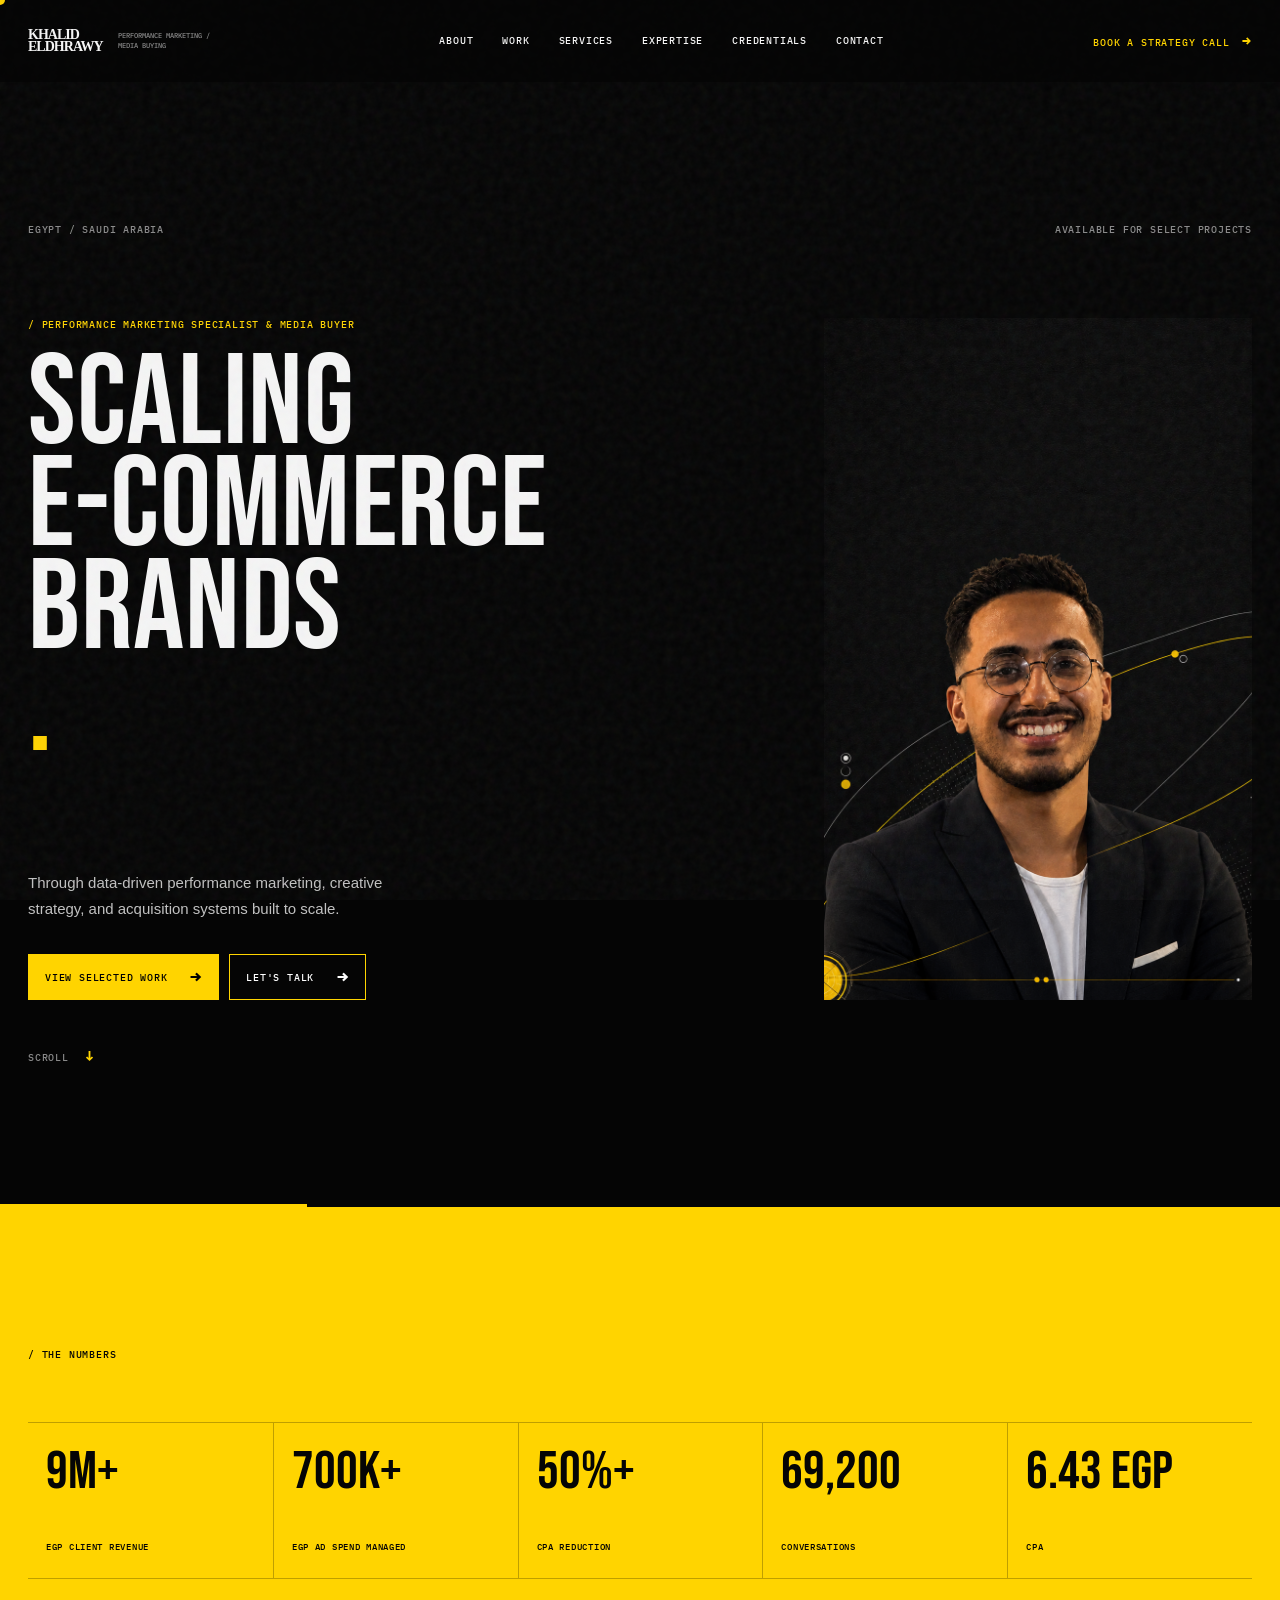
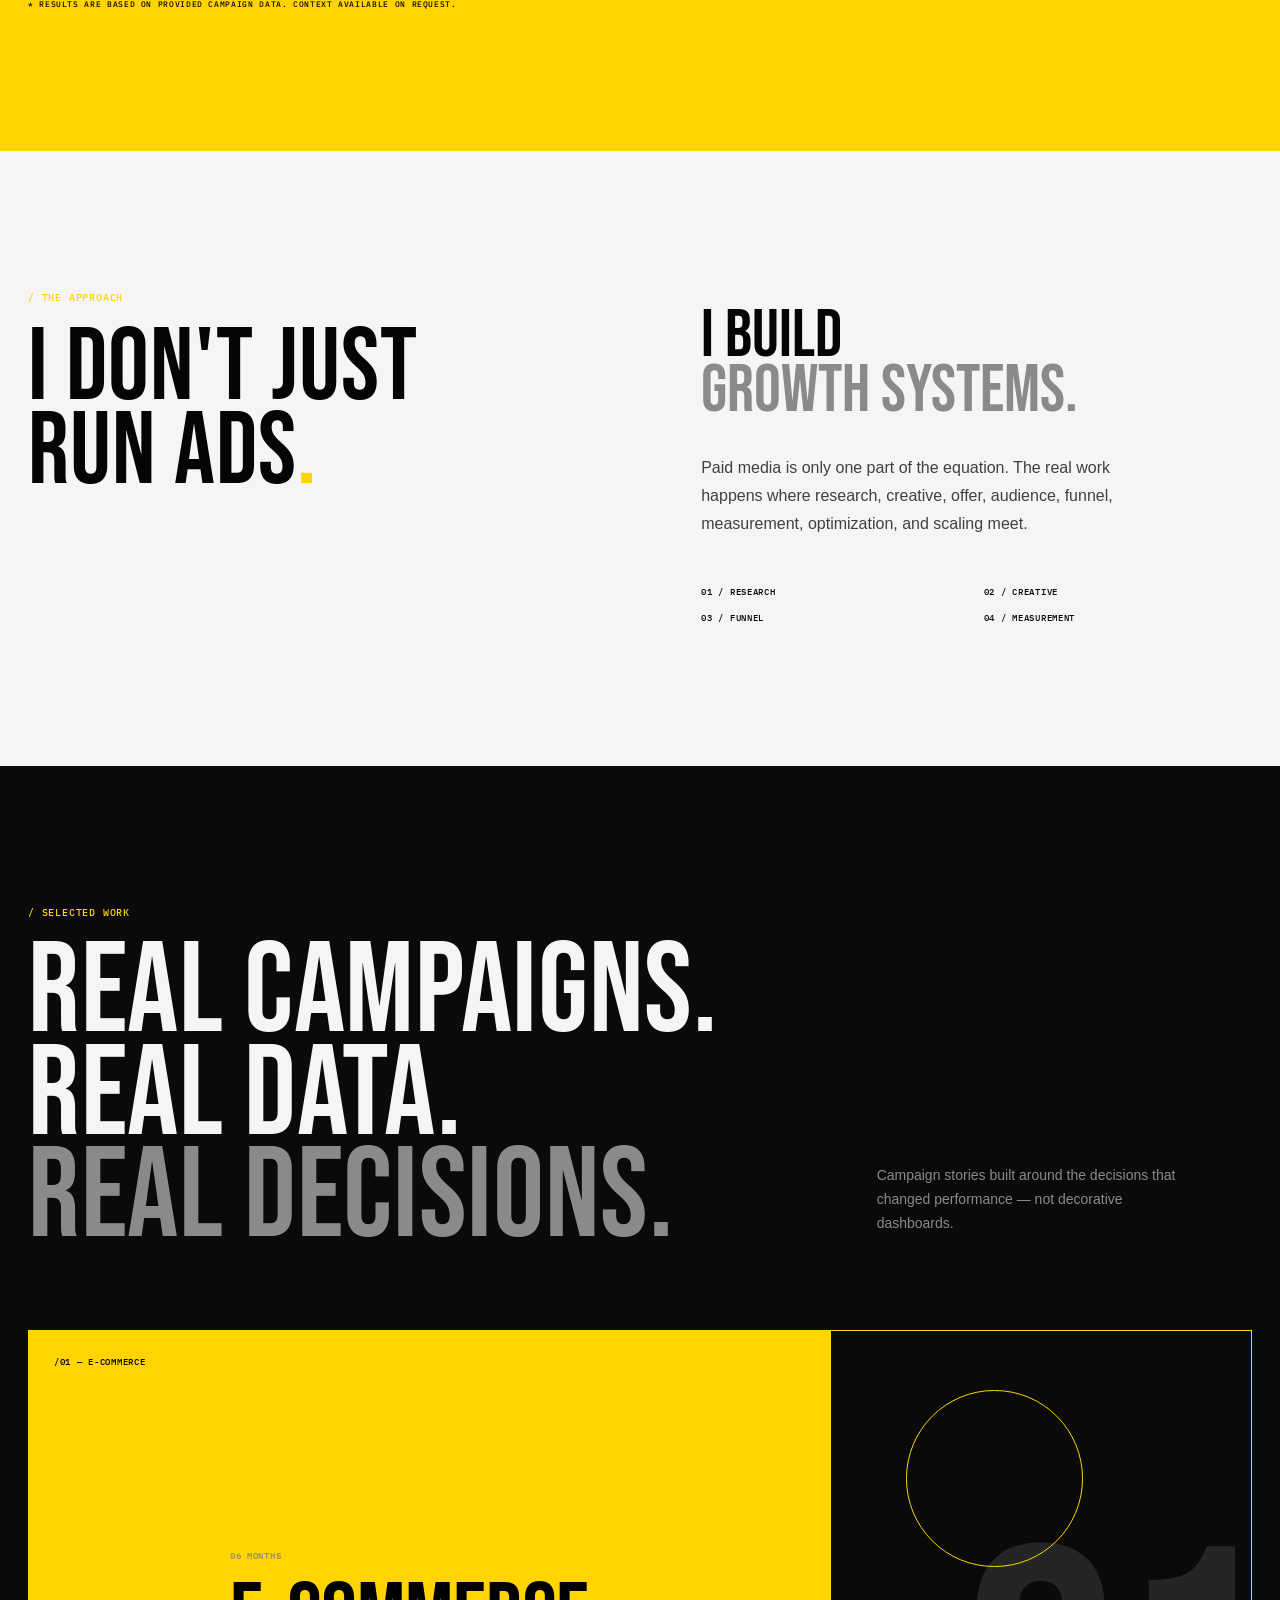
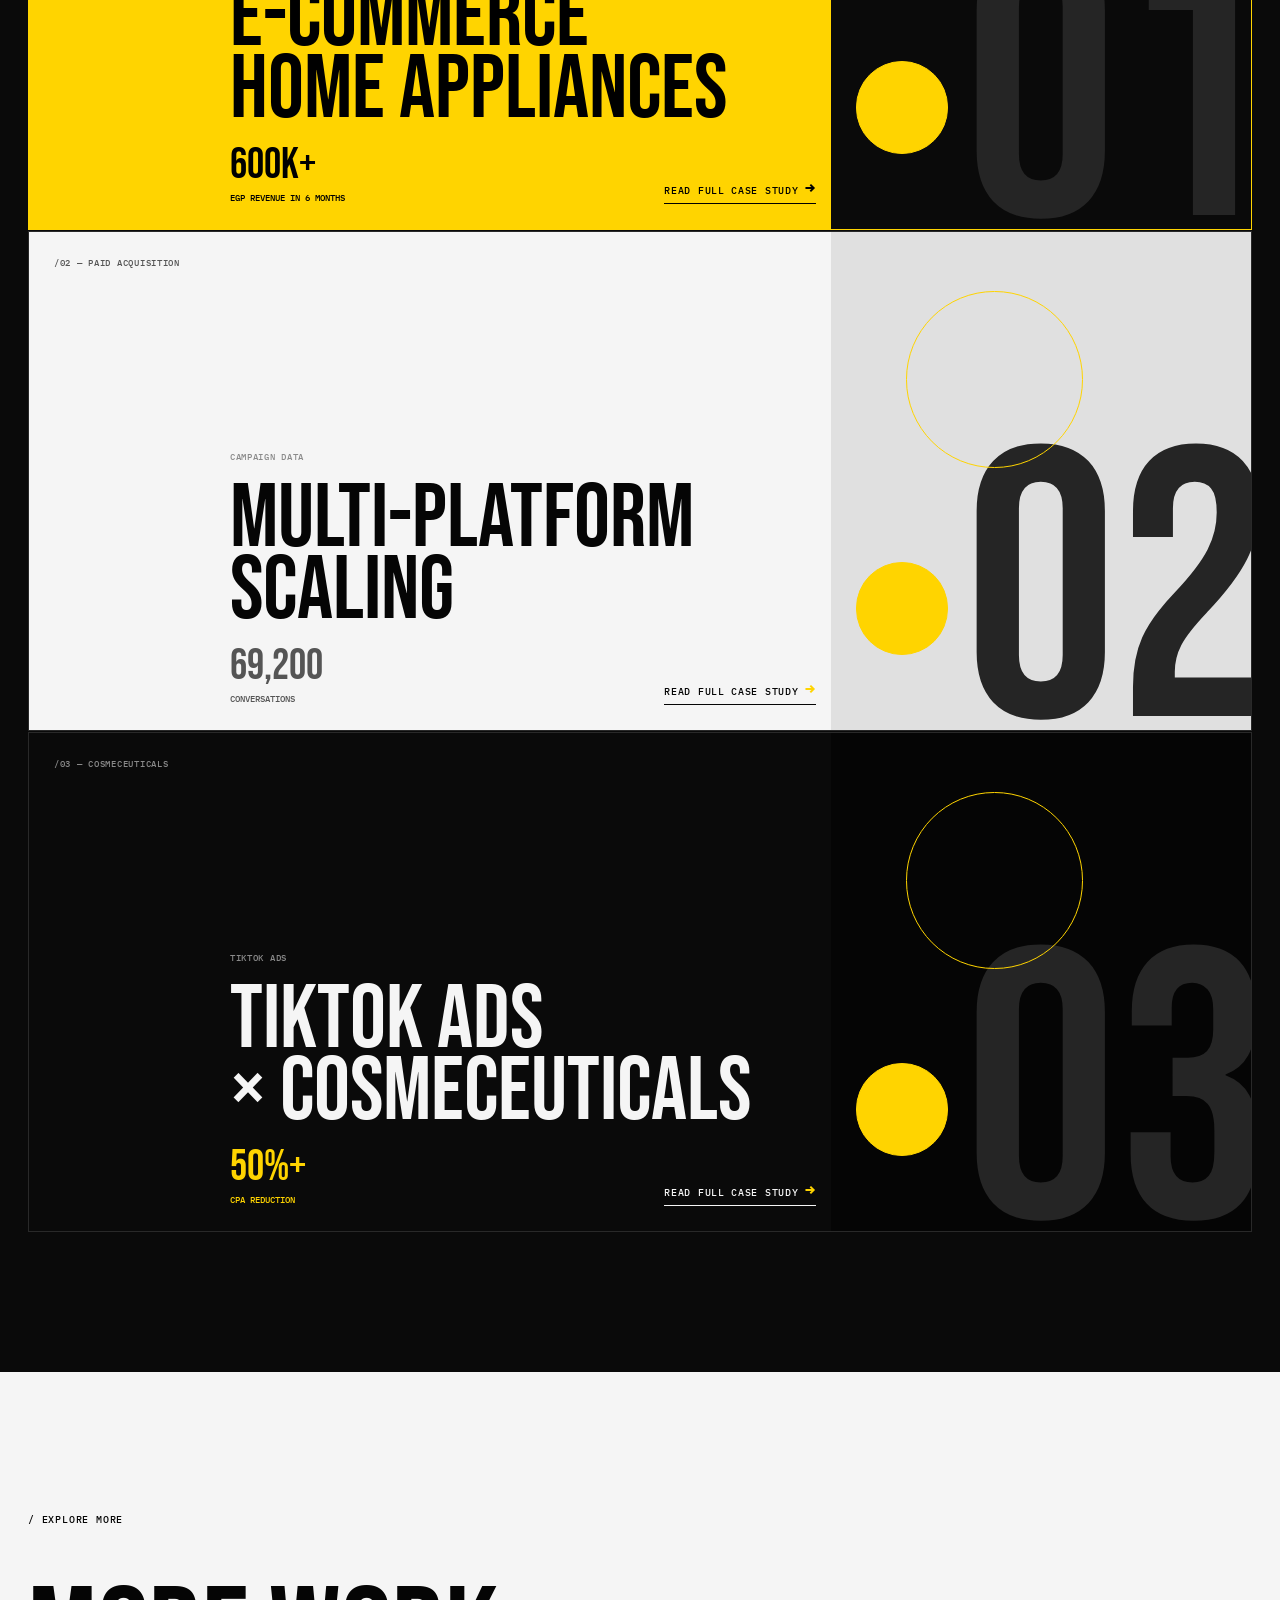
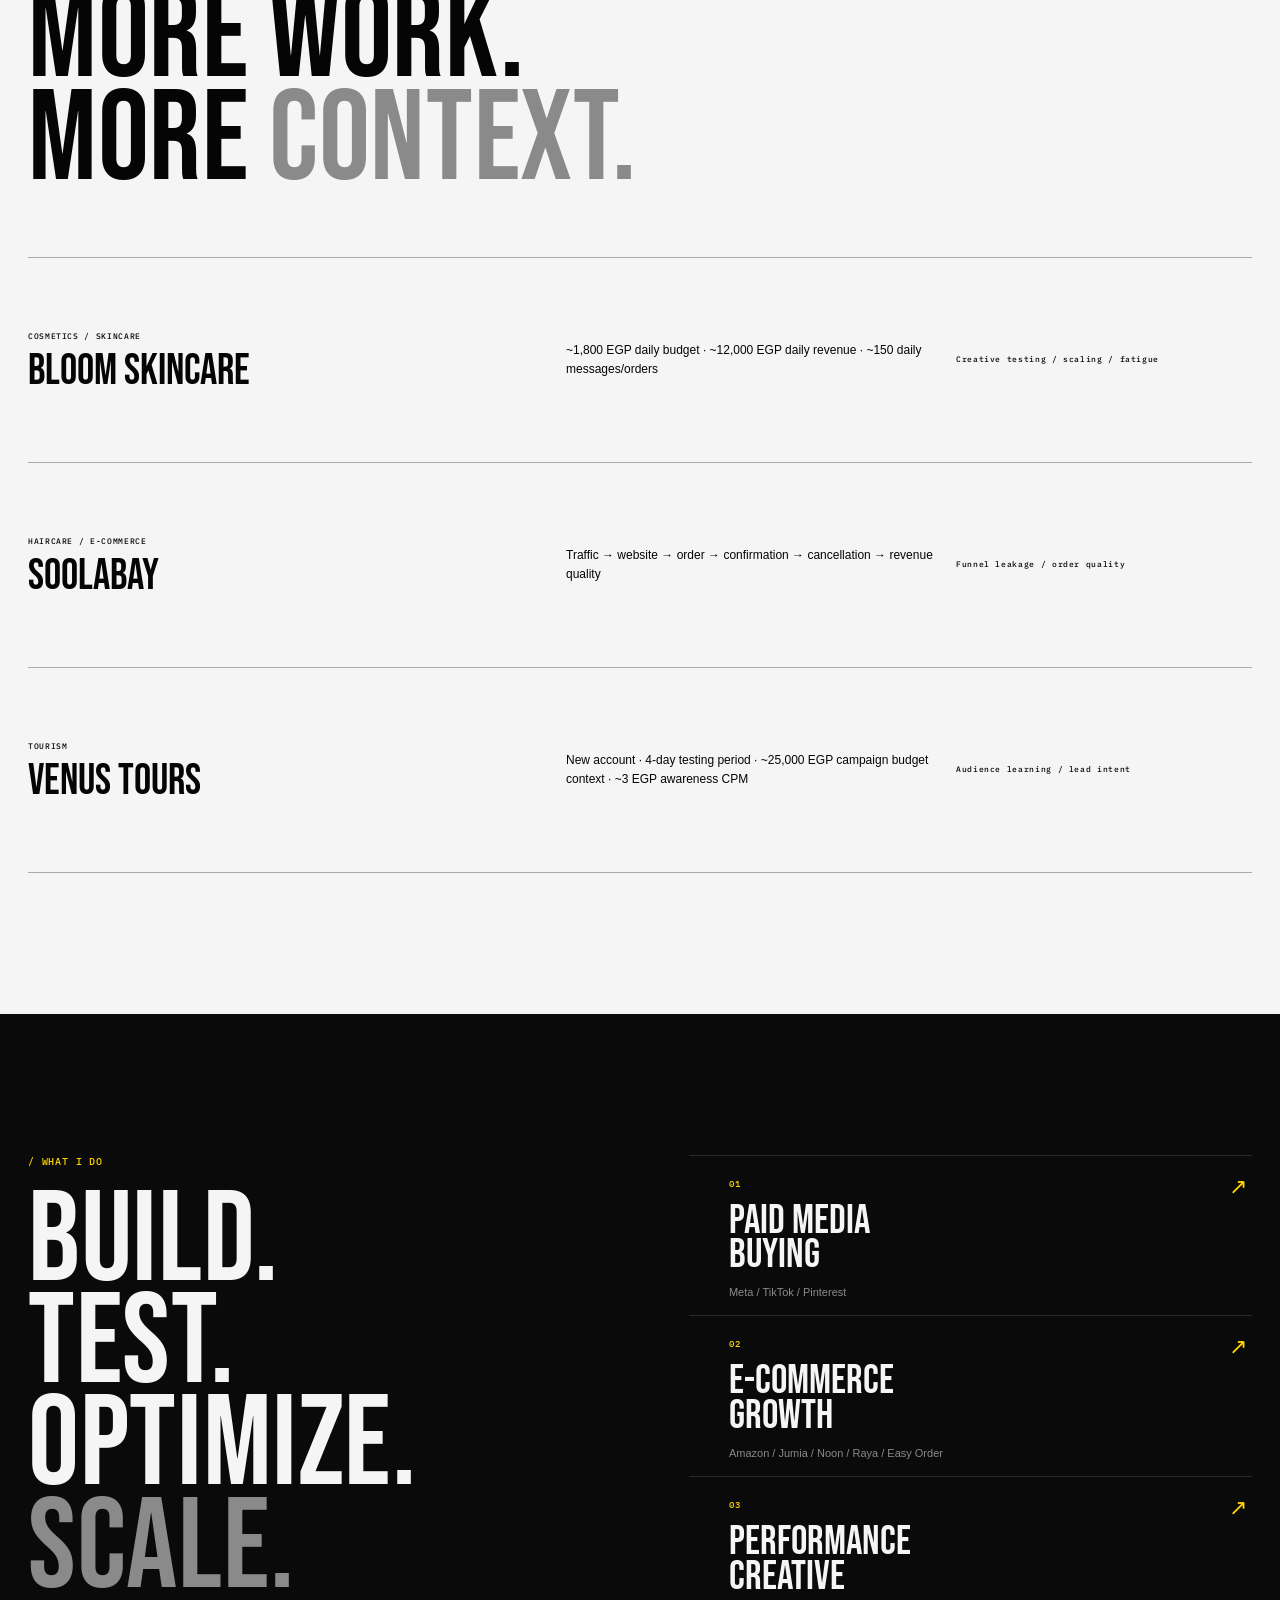
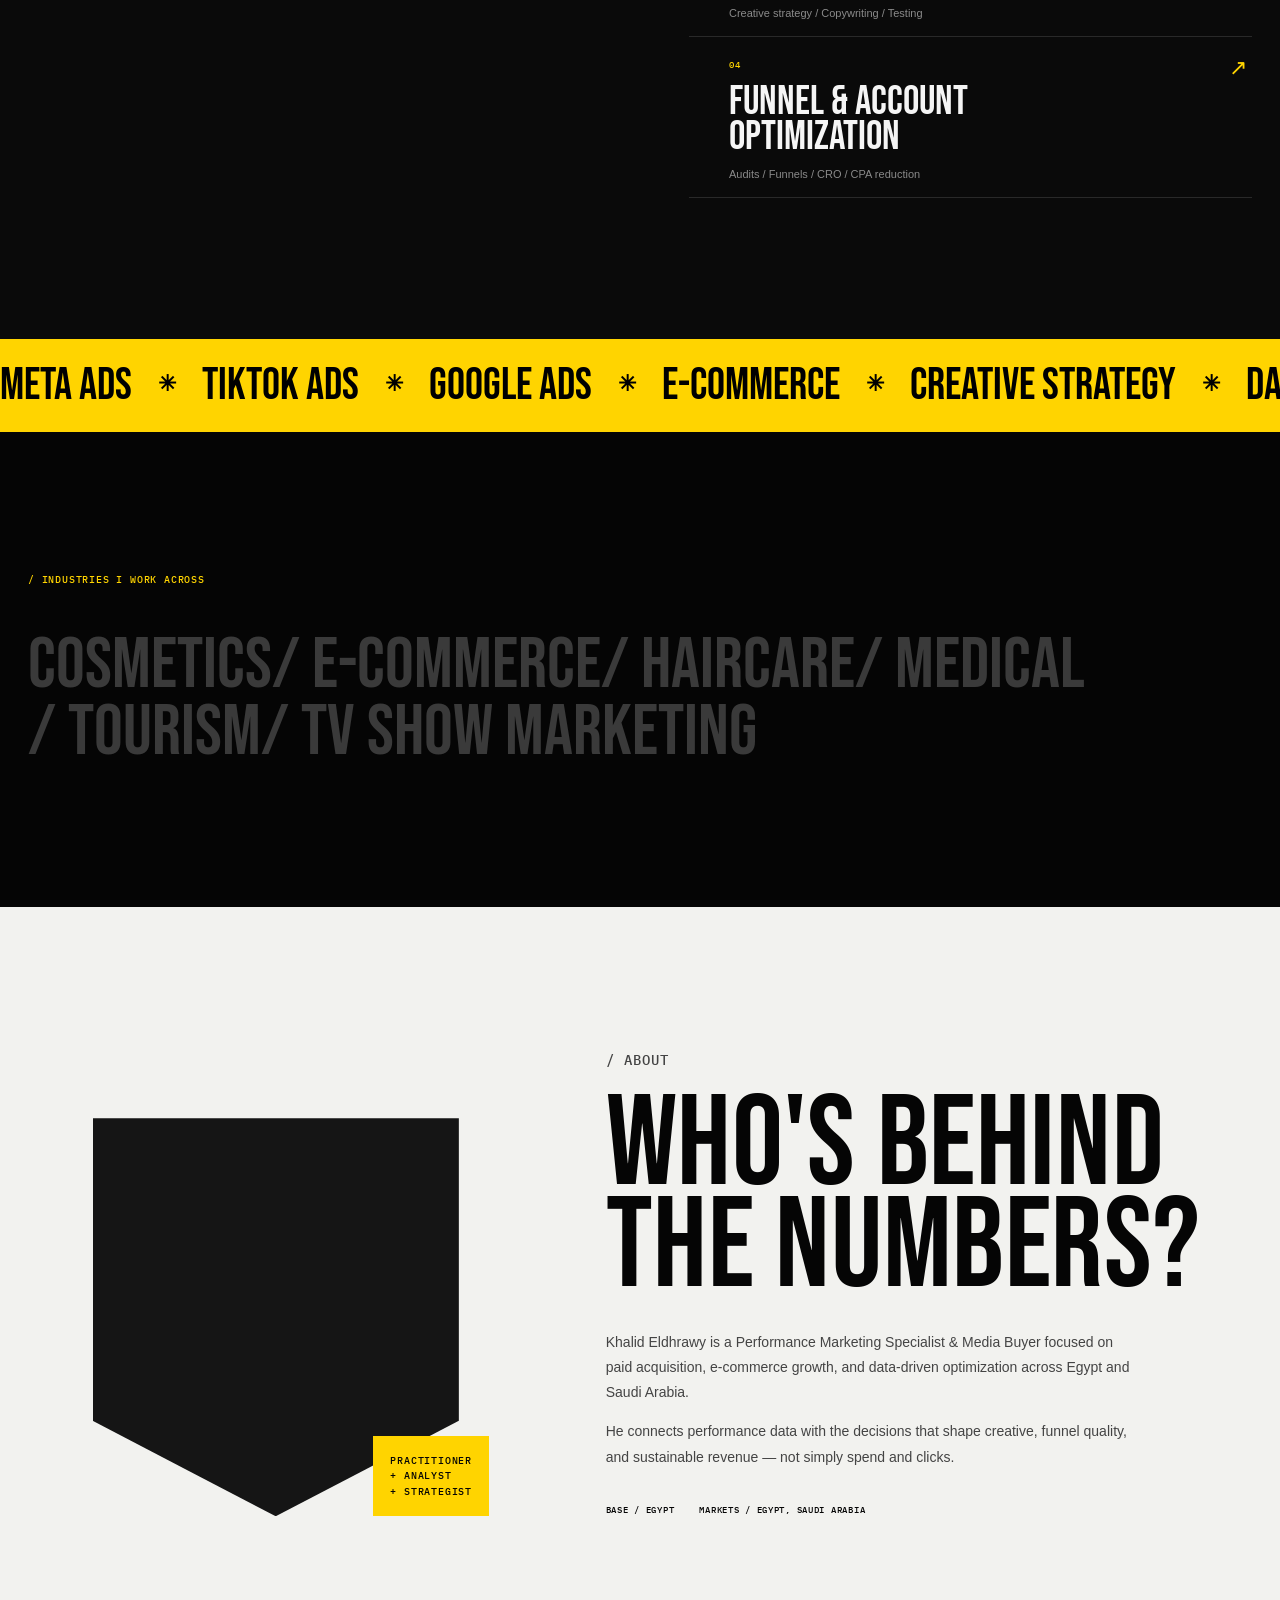
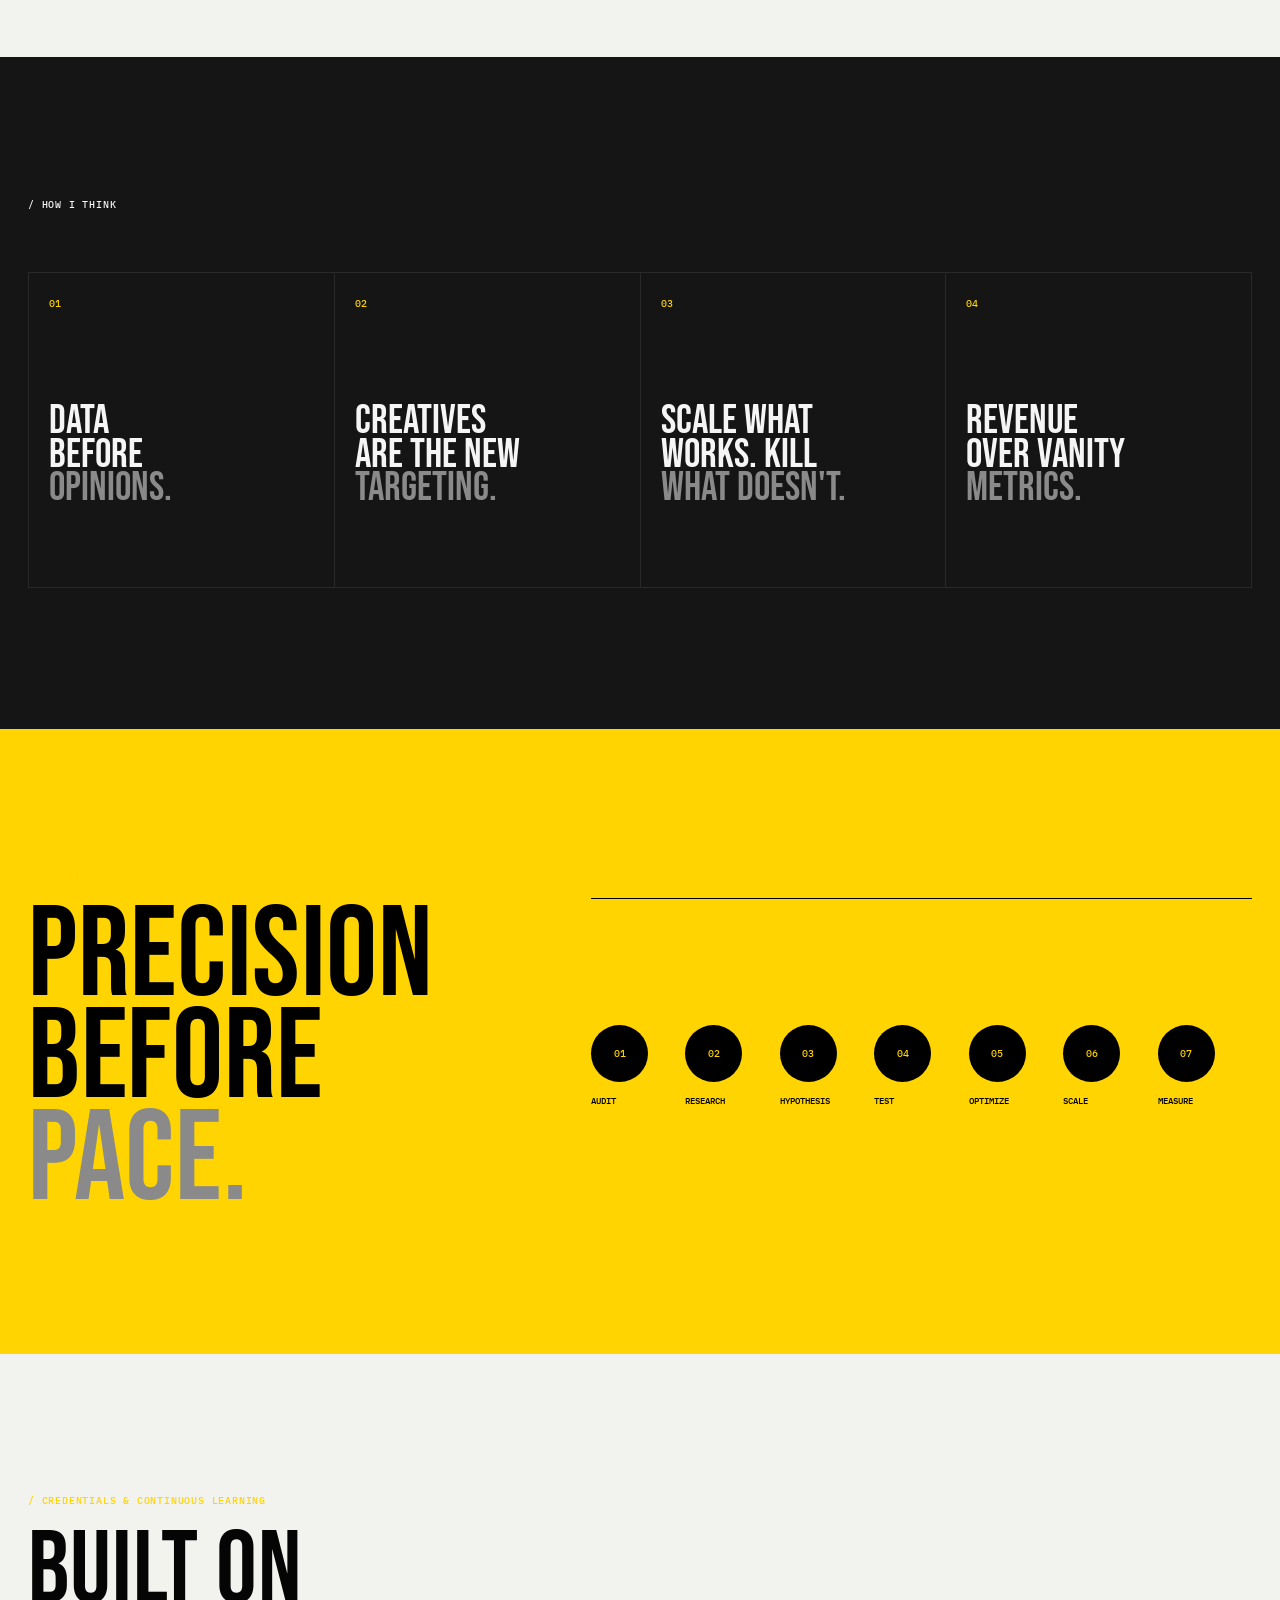
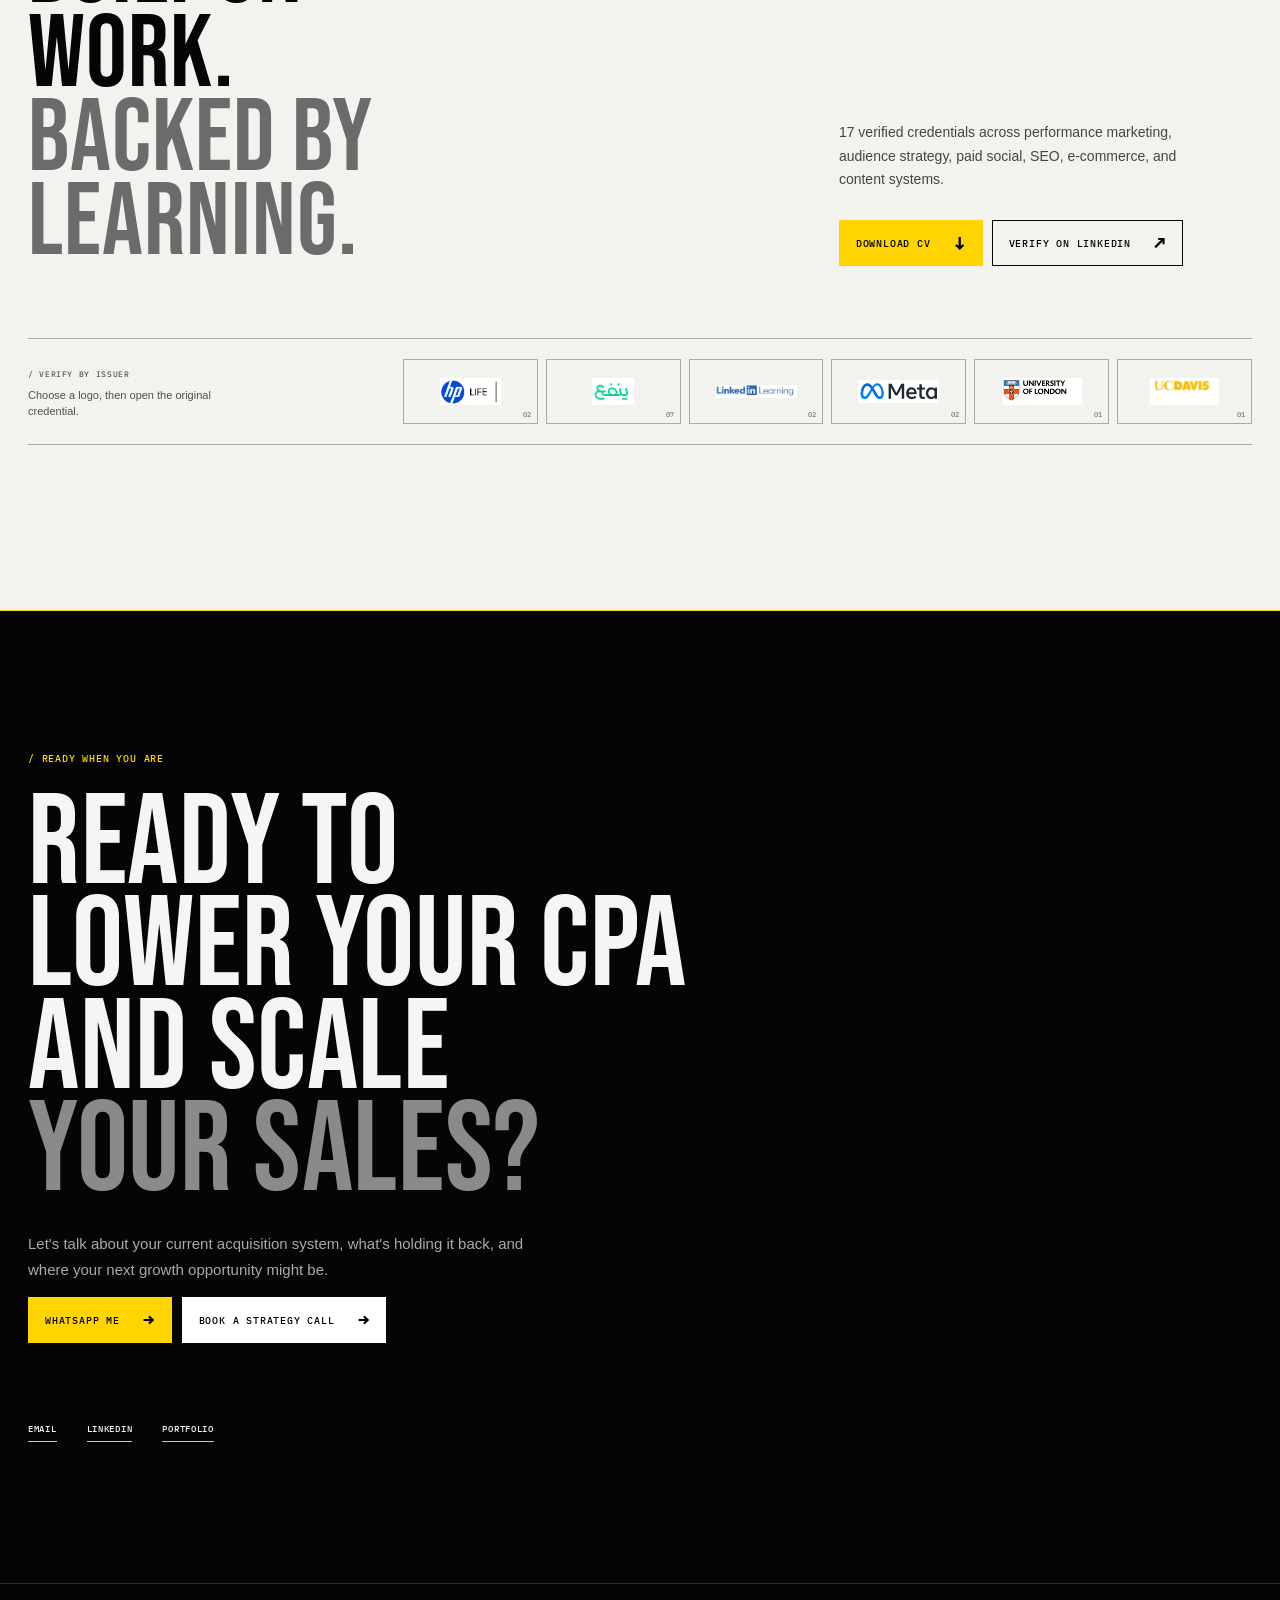
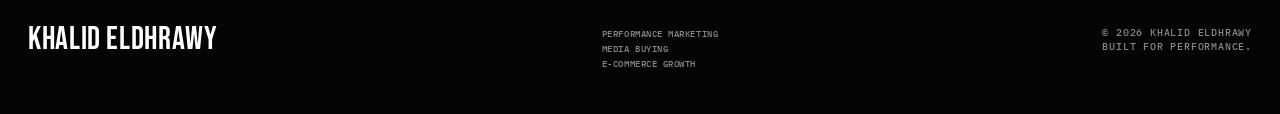
==== index.html @ b57cc3c3 "Remove placeholder testimonial section" ====
<!doctype html>
<html lang="en">
<head>
  <meta charset="UTF-8" /><meta name="viewport" content="width=device-width, initial-scale=1.0" />
  <title>Khalid Eldhrawy | Performance Marketing Specialist & Media Buyer</title>
  <meta name="description" content="Performance Marketing Specialist & Media Buyer helping e-commerce and growth-focused brands scale through Meta Ads, TikTok Ads, funnel optimization and data-driven acquisition." />
  <meta property="og:title" content="Khalid Eldhrawy | Performance Marketing Specialist & Media Buyer" /><meta property="og:description" content="Data-led acquisition, creative strategy, and e-commerce growth." /><meta property="og:type" content="website" /><meta property="og:url" content="https://khalideldhrawy.com/" /><meta name="twitter:card" content="summary_large_image" />
  <link rel="canonical" href="https://khalideldhrawy.com/" /><link rel="preconnect" href="https://fonts.googleapis.com" /><link rel="preconnect" href="https://fonts.gstatic.com" crossorigin /><link href="https://fonts.googleapis.com/css2?family=Bebas+Neue&family=IBM+Plex+Mono:wght@400;500;600;700;800&family=IBM+Plex+Sans+Arabic:wght@400;500;600;700&display=swap" rel="stylesheet" /><link rel="stylesheet" href="assets/styles.css" /><link rel="stylesheet" href="assets/arabic-typography.css" /><link rel="stylesheet" href="assets/credentials.css" /><link rel="stylesheet" href="assets/hero-portrait.css" />
</head>
<body>
  <a class="skip-link" href="#main">Skip to content</a><div class="grain" aria-hidden="true"></div><div class="cursor" aria-hidden="true"></div>
  <header class="header" id="top"><a class="logo" href="#top" aria-label="Khalid Eldhrawy home"><strong>KHALID<br>ELDHRAWY</strong><small>PERFORMANCE MARKETING / MEDIA BUYING</small></a><nav class="desktop-nav" aria-label="Primary navigation"><a href="#about">About</a><a href="#work">Work</a><a href="#services">Services</a><a href="#expertise">Expertise</a><a href="#credentials">Credentials</a><a href="#contact">Contact</a></nav><a class="call-link" href="#contact">Book a strategy call <b>→</b></a><button class="menu-button" aria-expanded="false" aria-controls="mobile-menu"><span></span><span></span><span class="sr-only">Open menu</span></button></header>
  <div id="mobile-menu" class="mobile-menu" aria-hidden="true"><nav aria-label="Mobile navigation"><a href="#about">About</a><a href="#work">Work</a><a href="#services">Services</a><a href="#expertise">Expertise</a><a href="#credentials">Credentials</a><a href="#contact">Contact</a></nav><p>/ AVAILABLE FOR SELECT PROJECTS</p></div>
  <main id="main">
    <section class="hero section-pad"><div class="hero-meta mono"><span>EGYPT / SAUDI ARABIA</span><span>AVAILABLE FOR SELECT PROJECTS</span></div><div class="hero-copy"><p class="kicker">/ PERFORMANCE MARKETING SPECIALIST & MEDIA BUYER</p><h1><span>SCALING</span><span>E-COMMERCE</span><span>BRANDS<span class="dot">.</span></span></h1><p class="hero-sub">Through data-driven performance marketing, creative strategy, and acquisition systems built to scale.</p><div class="hero-actions"><a class="button yellow" href="#work">View selected work <b>→</b></a><a class="button ghost" href="#contact">Let's talk <b>→</b></a></div></div><div class="hero-visual hero-floating"><img class="hero-portrait hero-editorial" src="assets/images/khalid-hero-black-editorial.png" alt="Khalid Eldhrawy, Performance Marketing Specialist and Media Buyer" fetchpriority="high" /></div><a class="scroll-cue mono" href="#numbers">SCROLL <b>↓</b></a><div class="yellow-rule"></div></section>
    <section id="numbers" class="numbers section-pad reveal"><div class="section-label mono">/ THE NUMBERS</div><div class="metrics-grid" data-metrics></div><p class="data-note mono">* RESULTS ARE BASED ON PROVIDED CAMPAIGN DATA. CONTEXT AVAILABLE ON REQUEST.</p></section>
    <section class="manifesto section-pad reveal"><div class="manifesto-title"><p class="kicker">/ THE APPROACH</p><h2>I DON'T JUST<br>RUN ADS<span class="dot">.</span></h2></div><div class="manifesto-copy"><h3>I BUILD<br><i>GROWTH SYSTEMS.</i></h3><p>Paid media is only one part of the equation. The real work happens where research, creative, offer, audience, funnel, measurement, optimization, and scaling meet.</p><div class="system-list mono"><span>01 / RESEARCH</span><span>02 / CREATIVE</span><span>03 / FUNNEL</span><span>04 / MEASUREMENT</span></div></div></section>
    <section id="work" class="work section-pad"><div class="work-heading reveal"><div><p class="kicker">/ SELECTED WORK</p><h2>REAL CAMPAIGNS.<br>REAL DATA.<br><i>REAL DECISIONS.</i></h2></div><p>Campaign stories built around the decisions that changed performance — not decorative dashboards.</p></div><div id="case-study-list" class="case-study-list"></div></section>
    <section class="explore section-pad reveal"><div class="section-label mono">/ EXPLORE MORE</div><h2>MORE WORK.<br>MORE <i>CONTEXT.</i></h2><div id="more-work" class="more-work"></div></section>
    <section id="services" class="services section-pad"><div class="service-intro reveal"><p class="kicker">/ WHAT I DO</p><h2>BUILD.<br>TEST.<br>OPTIMIZE.<br><i>SCALE.</i></h2></div><div class="service-list" data-services></div></section>
    <section id="expertise" class="marquee" aria-label="Areas of expertise"><div class="marquee-track"><span>META ADS</span><b>✳</b><span>TIKTOK ADS</span><b>✳</b><span>GOOGLE ADS</span><b>✳</b><span>E-COMMERCE</span><b>✳</b><span>CREATIVE STRATEGY</span><b>✳</b><span>DATA ANALYSIS</span><b>✳</b><span>CRO</span><b>✳</b><span>FUNNEL OPTIMIZATION</span><b>✳</b><span>META ADS</span><b>✳</b></div></section>
    <section class="industries section-pad reveal"><p class="kicker">/ INDUSTRIES I WORK ACROSS</p><div class="industry-words"><span>COSMETICS</span><span>/ E-COMMERCE</span><span>/ HAIRCARE</span><span>/ MEDICAL</span><span>/ TOURISM</span><span>/ TV SHOW MARKETING</span></div></section>
    <section id="about" class="about section-pad"><div class="about-visual"><div class="about-stamp mono">PRACTITIONER<br>+ ANALYST<br>+ STRATEGIST</div><div class="about-block"></div></div><div class="about-copy reveal"><p class="kicker">/ ABOUT</p><h2>WHO'S BEHIND<br>THE NUMBERS?</h2><p>Khalid Eldhrawy is a Performance Marketing Specialist & Media Buyer focused on paid acquisition, e-commerce growth, and data-driven optimization across Egypt and Saudi Arabia.</p><p>He connects performance data with the decisions that shape creative, funnel quality, and sustainable revenue — not simply spend and clicks.</p><div class="location mono"><span>BASE / EGYPT</span><span>MARKETS / EGYPT, SAUDI ARABIA</span></div></div></section>
    <section class="thinking section-pad"><div class="section-label mono">/ HOW I THINK</div><div class="thinking-grid"><article><b>01</b><h3>DATA<br>BEFORE<br><i>OPINIONS.</i></h3></article><article><b>02</b><h3>CREATIVES<br>ARE THE NEW<br><i>TARGETING.</i></h3></article><article><b>03</b><h3>SCALE WHAT<br>WORKS. KILL<br><i>WHAT DOESN'T.</i></h3></article><article><b>04</b><h3>REVENUE<br>OVER VANITY<br><i>METRICS.</i></h3></article></div></section>
    <section class="process section-pad reveal"><div><p class="kicker">/ THE PROCESS</p><h2>PRECISION<br>BEFORE <i>PACE.</i></h2></div><ol><li><b>01</b><span>AUDIT</span></li><li><b>02</b><span>RESEARCH</span></li><li><b>03</b><span>HYPOTHESIS</span></li><li><b>04</b><span>TEST</span></li><li><b>05</b><span>OPTIMIZE</span></li><li><b>06</b><span>SCALE</span></li><li><b>07</b><span>MEASURE</span></li></ol></section>
    <section id="credentials" class="credentials section-pad reveal"><div class="credentials-intro"><div><p class="kicker">/ CREDENTIALS &amp; CONTINUOUS LEARNING</p><h2>BUILT ON<br>WORK.<br><i>BACKED BY LEARNING.</i></h2></div><div><p>17 verified credentials across performance marketing, audience strategy, paid social, SEO, e-commerce, and content systems.</p><div class="credential-actions"><a class="button yellow" href="assets/docs/Khalid-Eldhrawy-CV.pdf" download>Download CV <b>↓</b></a><a class="button ghost" href="https://www.linkedin.com/in/khalid-eldhrawy/" target="_blank" rel="noopener">Verify on LinkedIn <b>↗</b></a></div></div></div><div class="credential-grid"><article class="credential-card"><span class="credential-mark hp">HP</span><p>HP LIFE</p><h3>Target Audience</h3><small>ISSUED / AUG 2026</small></article><article class="credential-card"><span class="credential-mark hp">HP</span><p>HP LIFE</p><h3>Unique Value Proposition</h3><small>ISSUED / AUG 2026</small></article><article class="credential-card"><span class="credential-mark seif">SE</span><p>SEIFELSHENNawy</p><h3>Content Marketing</h3><small>ISSUED / OCT 2025</small></article><article class="credential-card"><span class="credential-mark yanfaa">Y</span><p>YANFAA.COM</p><h3>E-Store Management</h3><small>ISSUED / APR 2025</small></article><article class="credential-card"><span class="credential-mark tera">TC</span><p>TERACOURSES</p><h3>Social Media Management</h3><small>ISSUED / FEB 2025</small></article><article class="credential-card"><span class="credential-mark li">in</span><p>LINKEDIN LEARNING</p><h3>SEO Foundations</h3><small>ISSUED / JAN 2025</small></article><article class="credential-card"><span class="credential-mark li">in</span><p>LINKEDIN LEARNING</p><h3>Social Media Video Strategy</h3><small>ISSUED / DEC 2024</small></article><article class="credential-card"><span class="credential-mark yanfaa">Y</span><p>YANFAA.COM</p><h3>Selling Skills</h3><small>ISSUED / SEP 2024</small></article><article class="credential-card"><span class="credential-mark yanfaa">Y</span><p>YANFAA.COM</p><h3>Facebook Ads</h3><small>ISSUED / AUG 2024</small></article><article class="credential-card"><span class="credential-mark yanfaa">Y</span><p>YANFAA.COM</p><h3>Social Media Management 101</h3><small>ISSUED / JUL 2024</small></article><article class="credential-card"><span class="credential-mark meta">M</span><p>META</p><h3>Social Media Management</h3><small>ISSUED / MAY 2024</small></article><article class="credential-card"><span class="credential-mark yanfaa">Y</span><p>YANFAA.COM</p><h3>Understanding Social Media Ads</h3><small>ISSUED / MAR 2024</small></article><article class="credential-card"><span class="credential-mark yanfaa">Y</span><p>YANFAA.COM</p><h3>Brand Strategy</h3><small>ISSUED / MAR 2024</small></article><article class="credential-card"><span class="credential-mark yanfaa">Y</span><p>YANFAA.COM</p><h3>Social Media Strategy</h3><small>ISSUED / FEB 2024</small></article><article class="credential-card"><span class="credential-mark uol">UL</span><p>UNIVERSITY OF LONDON</p><h3>Fundamentals of Marketing Strategy</h3><small>ISSUED / DEC 2023</small></article><article class="credential-card"><span class="credential-mark ucd">UC</span><p>UNIVERSITY OF CALIFORNIA, DAVIS</p><h3>Introduction to Google SEO</h3><small>ISSUED / SEP 2023</small></article><article class="credential-card"><span class="credential-mark meta">M</span><p>META</p><h3>Introduction to Social Media Marketing</h3><small>ISSUED / NOV 2023</small></article></div></section>
    <section id="contact" class="final-cta section-pad"><p class="kicker">/ READY WHEN YOU ARE</p><h2>READY TO<br>LOWER YOUR CPA<br>AND SCALE<br><i>YOUR SALES?</i></h2><p>Let's talk about your current acquisition system, what's holding it back, and where your next growth opportunity might be.</p><div class="cta-actions"><a class="button yellow" href="https://wa.me/201114229576" target="_blank" rel="noopener">WhatsApp me <b>→</b></a><a class="button white" href="mailto:keldhrawy@gmail.com">Book a strategy call <b>→</b></a></div><div class="contact-meta mono"><a href="mailto:keldhrawy@gmail.com">EMAIL</a><a href="https://www.linkedin.com/in/khalid-eldhrawy/" target="_blank" rel="noopener">LINKEDIN</a><a href="#work">PORTFOLIO</a></div></section>
  </main>
  <footer><div class="footer-name">KHALID ELDHRAWY</div><div>PERFORMANCE MARKETING<br>MEDIA BUYING<br>E-COMMERCE GROWTH</div><div class="mono">© 2026 KHALID ELDHRAWY<br>BUILT FOR PERFORMANCE.</div></footer>
  <div class="modal" id="case-modal" role="dialog" aria-modal="true" aria-labelledby="modal-title" aria-hidden="true"><div class="modal-backdrop" data-close-modal></div><section class="modal-panel" tabindex="-1"><button class="modal-close" aria-label="Close case study" data-close-modal>×</button><div id="modal-content"></div></section></div>
  <script src="assets/projects.js"></script><script src="assets/credentials.js"></script><script src="assets/script.js"></script>
</body></html>
---- assets/styles.css ----
:root{--black:#050505;--dark:#0a0a0a;--yellow:#ffd400;--white:#f5f5f5;--muted:#8a8a8a;--border:rgba(255,212,0,.22);--line:#292929}*{box-sizing:border-box}html{scroll-behavior:smooth}body{margin:0;background:var(--black);color:var(--white);font-family:Manrope,Arial,sans-serif;cursor:none}a{color:inherit;text-decoration:none}button{font:inherit;cursor:none}.sr-only{position:absolute;width:1px;height:1px;overflow:hidden;clip:rect(0,0,0,0)}.mono,.kicker{font:500 10px/1.4 'IBM Plex Mono',monospace;letter-spacing:.08em}.section-pad{padding:clamp(85px,11vw,170px) max(28px,calc((100vw - 1360px)/2))}.grain{position:fixed;inset:0;z-index:20;pointer-events:none;opacity:.055;background-image:url("data:image/svg+xml,%3Csvg viewBox='0 0 140 140' xmlns='http://www.w3.org/2000/svg'%3E%3Cfilter id='n'%3E%3CfeTurbulence type='fractalNoise' baseFrequency='.75' numOctaves='4'/%3E%3C/filter%3E%3Crect width='100%25' height='100%25' filter='url(%23n)'/%3E%3C/svg%3E")}.skip-link{position:fixed;top:-60px;left:20px;z-index:100;background:var(--yellow);color:#000;padding:12px}.skip-link:focus{top:20px}.cursor{position:fixed;z-index:99;top:-5px;left:-5px;width:10px;height:10px;border-radius:50%;background:var(--yellow);pointer-events:none;mix-blend-mode:difference;transition:width .18s,height .18s,margin .18s}.cursor.is-active{width:34px;height:34px;margin:-12px}.header{height:82px;display:flex;align-items:center;justify-content:space-between;gap:20px;padding:0 max(28px,calc((100vw - 1360px)/2));position:sticky;top:0;z-index:30;border-bottom:1px solid transparent;transition:.25s;background:rgba(5,5,5,.8)}.header.is-scrolled{backdrop-filter:blur(15px);border-color:var(--line)}.logo{display:flex;align-items:center;gap:15px}.logo strong{font:800 14px/.83 Manrope;letter-spacing:-.07em}.logo small{font:500 7px/1.35 'IBM Plex Mono';max-width:112px;color:var(--muted)}.desktop-nav{display:flex;gap:29px}.desktop-nav a,.call-link{position:relative;text-transform:uppercase;font:500 10px 'IBM Plex Mono';letter-spacing:.08em}.desktop-nav a:after{content:'';position:absolute;bottom:-6px;left:0;width:0;height:1px;background:var(--yellow);transition:width .2s}.desktop-nav a:hover:after{width:100%}.call-link{padding:12px 0;color:var(--yellow)}.call-link b{font-size:15px;margin-left:6px}.menu-button{display:none;background:none;border:0;padding:12px}.menu-button span:not(.sr-only){display:block;width:24px;height:1px;background:white;margin:6px}.mobile-menu{display:none}h1,h2,h3,p{margin-top:0}.hero{min-height:calc(100svh - 82px);position:relative;display:grid;grid-template-columns:1.3fr .7fr;grid-template-rows:auto 1fr auto;overflow:hidden}.hero-meta{grid-column:1/-1;display:flex;justify-content:space-between;color:var(--muted);padding-bottom:clamp(45px,9vh,100px)}.hero-copy{position:relative;z-index:2;align-self:center}.kicker{color:var(--yellow);margin-bottom:22px}.hero h1,.work h2,.services h2,.final-cta h2,.about h2,.process h2,.explore h2{font:400 clamp(4.4rem,10vw,10.8rem)/.8 'Bebas Neue',Impact,sans-serif;letter-spacing:.005em}.hero h1 span{display:block}.dot{color:var(--yellow)}.hero-sub{max-width:385px;margin:32px 0;color:#c1c1c1;font-size:15px;line-height:1.75}.hero-actions,.cta-actions{display:flex;gap:10px}.button{min-height:46px;display:inline-flex;align-items:center;justify-content:space-between;gap:23px;padding:0 16px;text-transform:uppercase;font:500 10px 'IBM Plex Mono';letter-spacing:.08em;border:1px solid var(--yellow);transition:.2s}.button b{font-size:19px;transition:transform .2s}.button:hover b{transform:translateX(5px)}.button.yellow{background:var(--yellow);color:#000}.button.yellow:hover{background:#fff;border-color:#fff}.button.ghost{color:#fff}.button.ghost:hover{color:#000;background:var(--yellow)}.hero-visual{position:relative;grid-column:2;grid-row:2;min-height:420px;margin-left:5%;border-left:1px solid var(--border);overflow:hidden}.portrait-placeholder{position:absolute;inset:0;background:linear-gradient(145deg,#1f1f1f,#080808 60%);display:flex;justify-content:center;align-items:center;overflow:hidden}.portrait-placeholder:before{content:'';width:72%;aspect-ratio:1/1.25;border-radius:48% 48% 10% 10%;background:radial-gradient(circle at 47% 25%,#555 0 8%,#252525 18%,#101010 62%);filter:grayscale(1);box-shadow:0 0 0 90px #070707}.portrait-placeholder span{position:relative;font:400 clamp(9rem,18vw,19rem)/1 'Bebas Neue';color:rgba(255,255,255,.11);letter-spacing:-.1em}.portrait-placeholder p{position:absolute;bottom:18px;right:18px;color:var(--yellow);font:500 9px/1.5 'IBM Plex Mono';text-align:right}.target{position:absolute;border:1px solid var(--yellow);border-radius:50%}.target:after{content:'';position:absolute;inset:34%;border-radius:50%;background:var(--yellow)}.target-one{width:95px;height:95px;right:11%;top:10%}.target-two{width:38px;height:38px;left:12%;bottom:16%}.vertical-label{position:absolute;right:8px;bottom:20px;writing-mode:vertical-rl;color:var(--yellow);font-size:8px}.scroll-cue{grid-column:1;align-self:end;color:var(--muted);margin-top:45px}.scroll-cue b{color:var(--yellow);font-size:15px;margin-left:9px}.yellow-rule{position:absolute;bottom:0;left:0;background:var(--yellow);height:3px;width:24%;animation:grow 1.8s ease-out}@keyframes grow{from{width:0}}.numbers{background:var(--yellow);color:#050505}.section-label{margin-bottom:60px}.metrics-grid{display:grid;grid-template-columns:repeat(5,1fr);border-top:1px solid rgba(0,0,0,.25);border-bottom:1px solid rgba(0,0,0,.25)}.metric{padding:26px 18px 24px;border-left:1px solid rgba(0,0,0,.25);min-height:155px;display:flex;flex-direction:column;justify-content:space-between}.metric:first-child{border:0}.metric strong{font:400 clamp(2.2rem,4.2vw,5rem)/.86 'Bebas Neue'}.metric span{font-size:9px;max-width:140px}.data-note{margin:20px 0 0;font-size:8px}.manifesto{display:grid;grid-template-columns:1fr 1fr;gap:10%;background:var(--white);color:var(--black)}.manifesto h2{font:400 clamp(4rem,8vw,9rem)/.82 'Bebas Neue';letter-spacing:.01em;margin:0}.manifesto-copy{padding-top:18px}.manifesto-copy h3{font:400 clamp(3rem,5.2vw,6rem)/.82 'Bebas Neue';margin:0 0 35px}.manifesto-copy i,.work h2 i,.services h2 i,.explore h2 i,.process h2 i,.final-cta h2 i,.thinking h3 i{color:#8a8a8a;font-style:normal}.manifesto-copy>p{max-width:440px;line-height:1.75;color:#404040}.system-list{display:grid;grid-template-columns:repeat(2,1fr);gap:14px;margin-top:48px;font-size:9px}.work{background:var(--dark)}.work-heading{display:grid;grid-template-columns:2fr 1fr;align-items:end;gap:8%;margin-bottom:80px}.work-heading h2{margin:0}.work-heading>p{color:var(--muted);line-height:1.7;font-size:14px;max-width:300px}.case-study-list{display:grid;gap:1px}.case-card{min-height:500px;display:grid;grid-template-columns:15% 50% 35%;position:relative;padding:25px;border:1px solid var(--line);overflow:hidden;transition:.2s}.case-card:hover{border-color:var(--yellow)}.case-index,.case-period{font-size:9px;margin:0;color:var(--muted)}.case-content{align-self:end;position:relative;z-index:2}.case-content h3{font:400 clamp(3.4rem,7vw,8rem)/.8 'Bebas Neue';margin:21px 0}.case-split{display:flex;align-items:flex-end;justify-content:space-between;gap:18px}.case-split>p{font:400 43px/.8 'Bebas Neue';margin:0;color:var(--yellow)}.case-split small{display:block;max-width:125px;font:500 9px/1.3 'IBM Plex Mono';color:inherit;margin-top:10px}.case-open{background:none;border:0;border-bottom:1px solid currentColor;padding:0 0 4px;text-transform:uppercase;color:inherit;font:500 10px 'IBM Plex Mono';letter-spacing:.07em}.case-open b{color:var(--yellow);font-size:17px}.case-graphic{position:relative;overflow:hidden;background:#181818;margin:-25px -25px -25px 15px}.case-graphic span{font:400 clamp(13rem,30vw,31rem)/.8 'Bebas Neue';position:absolute;right:-5%;bottom:-5%;color:#252525}.case-graphic i{position:absolute;border:1px solid var(--yellow);border-radius:50%;width:42%;aspect-ratio:1;top:12%;left:18%}.case-graphic i:nth-child(3){width:22%;top:auto;bottom:15%;left:6%;background:var(--yellow)}.case-yellow{background:var(--yellow);color:#000;border-color:var(--yellow)}.case-yellow .case-index,.case-yellow .case-split>p{color:#000}.case-yellow .case-open b{color:#000}.case-yellow .case-graphic{background:#0a0a0a}.case-white{background:var(--white);color:#050505}.case-white .case-index,.case-white .case-split>p{color:#555}.case-white .case-graphic{background:#e0e0e0}.case-outline .case-graphic{background:#050505}.explore{background:var(--white);color:#050505}.explore h2{margin:0 0 65px}.more-work{border-top:1px solid #aaa}.more-card{min-height:205px;display:grid;grid-template-columns:1.4fr 1fr .8fr;align-items:center;gap:20px;border-bottom:1px solid #aaa;padding:25px 0;transition:.2s}.more-card:hover{padding-left:14px;background:var(--yellow)}.more-card p{margin:0;font-size:12px;line-height:1.6}.more-card div p{font-size:8px;margin-bottom:10px}.more-card h3{font:400 43px/.86 'Bebas Neue';margin:0}.more-card small{font-size:8px}.services{display:grid;grid-template-columns:1fr 1fr;gap:8%;background:#0a0a0a}.services h2{margin:0}.service-list{border-top:1px solid var(--line)}.service{position:relative;min-height:155px;padding:17px 40px;border-bottom:1px solid var(--line)}.service>b{color:var(--yellow);font-size:9px}.service h3{font:400 clamp(2rem,3.2vw,3.8rem)/.85 'Bebas Neue';margin:13px 0}.service p{color:var(--muted);font-size:11px;margin:0}.service>span{position:absolute;right:5px;top:18px;color:var(--yellow);font-size:22px}.marquee{overflow:hidden;background:var(--yellow);color:#000;padding:24px 0}.marquee-track{display:flex;gap:26px;width:max-content;align-items:center;animation:marquee 26s linear infinite;font:400 45px/1 'Bebas Neue';white-space:nowrap}.marquee b{font-size:22px}@keyframes marquee{to{transform:translateX(-42%)}}.industries{background:#050505}.industry-words{display:flex;flex-wrap:wrap;gap:0;margin-top:45px}.industry-words span{font:400 clamp(2.4rem,5.6vw,6.5rem)/.94 'Bebas Neue';color:#3a3a3a;transition:color .2s}.industry-words span:hover{color:var(--yellow)}.about{display:grid;grid-template-columns:.8fr 1.2fr;gap:12%;background:#f2f2ef;color:#050505}.about-visual{min-height:450px;position:relative}.about-block{background:#151515;position:absolute;inset:15% 0 0 15%;clip-path:polygon(0 0,100% 0,100% 76%,50% 100%,0 76%)}.about-stamp{position:absolute;z-index:1;background:var(--yellow);padding:17px;bottom:0;right:-7%;font-size:10px;line-height:1.55}.about h2{margin:0 0 30px}.about-copy>p{max-width:530px;color:#444;line-height:1.8;font-size:14px}.location{display:flex;gap:25px;margin-top:34px;font-size:9px}.thinking{background:#151515}.thinking-grid{display:grid;grid-template-columns:repeat(4,1fr);border-top:1px solid var(--line);border-left:1px solid var(--line)}.thinking article{min-height:315px;padding:20px;border-right:1px solid var(--line);border-bottom:1px solid var(--line)}.thinking article>b{color:var(--yellow);font:500 10px 'IBM Plex Mono'}.thinking h3{font:400 clamp(2.2rem,3.2vw,4rem)/.82 'Bebas Neue';margin:93px 0 0}.process{background:var(--yellow);color:#000;display:grid;grid-template-columns:1fr 1.5fr;gap:10%}.process h2{margin:0}.process ol{list-style:none;margin:0;padding:0;display:flex;align-items:center;position:relative}.process ol:before{content:'';position:absolute;top:28px;left:0;right:0;height:1px;background:#000}.process li{position:relative;z-index:1;flex:1;font:500 9px 'IBM Plex Mono';padding-top:48px}.process li b{display:grid;place-items:center;width:57px;height:57px;border-radius:50%;background:#000;color:var(--yellow);font:500 10px 'IBM Plex Mono'}.process li span{display:block;margin-top:13px}.testimonial{background:var(--white);color:#000;text-align:center}.testimonial .kicker{color:#555}.testimonial blockquote{font:400 clamp(3.4rem,7vw,8.5rem)/.85 'Bebas Neue';margin:50px auto;max-width:850px}.testimonial blockquote span{color:#777}.testimonial>p{font-size:9px;color:#555}.final-cta{background:#050505;position:relative;border-top:1px solid var(--yellow)}.final-cta h2{margin:28px 0}.final-cta>p:not(.kicker){max-width:520px;line-height:1.7;color:#aaa;font-size:15px}.button.white{border-color:#fff;background:#fff;color:#000}.button.white:hover{background:var(--yellow);border-color:var(--yellow)}.contact-meta{display:flex;gap:30px;margin-top:80px;font-size:9px}.contact-meta a{border-bottom:1px solid var(--yellow);padding-bottom:5px}footer{display:flex;justify-content:space-between;gap:30px;padding:42px max(28px,calc((100vw - 1360px)/2));border-top:1px solid var(--line);color:#888;font:500 9px/1.7 'IBM Plex Mono';letter-spacing:.06em}.footer-name{color:#fff;font:400 32px/.85 'Bebas Neue';letter-spacing:.02em}.modal{position:fixed;z-index:60;inset:0;display:grid;place-items:center;visibility:hidden;opacity:0;transition:.2s}.modal[aria-hidden=false]{visibility:visible;opacity:1}.modal-backdrop{position:absolute;inset:0;background:rgba(0,0,0,.85);backdrop-filter:blur(7px)}.modal-panel{position:relative;z-index:1;width:min(1040px,94vw);max-height:90vh;overflow:auto;background:#101010;border:1px solid var(--yellow);padding:70px clamp(24px,6vw,80px);outline:0}.modal-close{position:absolute;right:18px;top:12px;background:none;border:0;color:var(--yellow);font-size:34px}.modal-meta{color:var(--yellow);font-size:9px}.modal-panel h2{font:400 clamp(4.2rem,9vw,9rem)/.79 'Bebas Neue';margin:28px 0}.modal-hero-metric{display:flex;gap:20px;align-items:end;border-top:1px solid var(--line);border-bottom:1px solid var(--line);padding:25px 0}.modal-hero-metric strong{font:400 clamp(4rem,8vw,8rem)/.8 'Bebas Neue';color:var(--yellow)}.modal-hero-metric span{font:500 10px 'IBM Plex Mono';max-width:140px}.modal-grid{display:grid;grid-template-columns:repeat(2,1fr);margin:45px 0;border-top:1px solid var(--line);border-left:1px solid var(--line)}.modal-grid article{padding:25px;border-right:1px solid var(--line);border-bottom:1px solid var(--line)}.modal-grid b,.modal-results>p,.modal-visuals>p{color:var(--yellow);font:500 10px 'IBM Plex Mono'}.modal-grid p,.modal-grid li{font-size:13px;line-height:1.75;color:#bbb}.modal-grid ul{padding-left:17px}.modal-results>div{display:grid;grid-template-columns:repeat(2,1fr);border-top:1px solid var(--line);border-bottom:1px solid var(--line)}.modal-results .metric{min-height:125px}.modal-visuals{margin-top:45px}.modal-visuals>div{display:grid;grid-template-columns:repeat(3,1fr);gap:1px}.modal-visuals figure{min-height:150px;background:#1a1a1a;margin:0;padding:14px;display:flex;justify-content:space-between;flex-direction:column;color:#777}.modal-visuals figure:nth-child(2n){background:#252525}.modal-visuals figcaption{font:400 25px/.9 'Bebas Neue';color:#ddd}.modal-disclaimer{font-size:8px;color:#777;margin-top:40px}.modal-open{overflow:hidden}.reveal{opacity:0;transform:translateY(20px);transition:opacity .6s ease,transform .6s ease}.reveal.is-visible{opacity:1;transform:none}@media(max-width:760px){body,button{cursor:auto}.cursor{display:none}.header{height:68px;padding:0 20px}.desktop-nav,.call-link{display:none}.logo small{display:none}.menu-button{display:block}.menu-button[aria-expanded=true] span:first-child{transform:translateY(3.5px) rotate(45deg)}.menu-button[aria-expanded=true] span:nth-child(2){transform:translateY(-3.5px) rotate(-45deg)}.mobile-menu{position:fixed;inset:68px 0 0;background:#050505;z-index:29;padding:55px 22px;display:flex;justify-content:space-between;flex-direction:column;opacity:0;pointer-events:none;transition:.25s}.mobile-menu[aria-hidden=false]{opacity:1;pointer-events:auto}.mobile-menu nav{display:flex;flex-direction:column;gap:18px}.mobile-menu a{font:400 50px/.85 'Bebas Neue'}.mobile-menu p{color:var(--yellow);font:500 9px 'IBM Plex Mono'}.hero{display:block;min-height:auto;padding-top:65px}.hero-meta{padding-bottom:55px;font-size:8px;gap:20px}.hero-meta span:last-child{max-width:140px;text-align:right}.hero h1,.work h2,.services h2,.final-cta h2,.about h2,.process h2,.explore h2{font-size:clamp(4.4rem,22vw,7.5rem)}.hero-sub{margin:25px 0}.hero-actions{display:grid;grid-template-columns:1fr 1fr}.button{padding:0 12px;gap:5px}.hero-visual{height:390px;min-height:0;margin:60px 0 0;border-left:0}.scroll-cue{display:none}.yellow-rule{width:55%}.metrics-grid{grid-template-columns:repeat(2,1fr)}.metric{min-height:130px;border-bottom:1px solid rgba(0,0,0,.25)}.metric:nth-child(odd){border-left:0}.metric:last-child{grid-column:span 2}.manifesto,.services,.process,.about{grid-template-columns:1fr;gap:50px}.system-list{margin-top:35px}.work-heading{display:block;margin-bottom:52px}.work-heading>p{margin-top:25px}.case-card{min-height:465px;display:block;padding:18px}.case-content{position:absolute;left:18px;right:18px;bottom:19px}.case-graphic{position:absolute;inset:0;margin:0;opacity:.56}.case-content h3{font-size:clamp(4rem,17vw,6.5rem)}.case-split{align-items:end}.case-open{font-size:8px}.more-card{display:block;min-height:0;padding:25px 0}.more-card>p{margin:18px 0}.more-card h3{font-size:37px}.services{padding-bottom:80px}.service-list{margin:0}.marquee-track{font-size:36px}.about-visual{min-height:300px}.about-stamp{right:0}.location{flex-direction:column;gap:12px}.thinking-grid{grid-template-columns:repeat(2,1fr)}.thinking article{min-height:225px}.thinking h3{margin-top:52px;font-size:2.5rem}.process ol{display:grid;grid-template-columns:1fr 1fr;gap:20px}.process ol:before{left:28px;top:0;bottom:0;width:1px;height:auto;right:auto}.process li{padding:0 0 0 72px;min-height:58px;display:flex;align-items:center}.process li b{position:absolute;left:0;width:57px;height:57px}.process li span{margin:0}.testimonial blockquote{margin:40px 0}.cta-actions{display:grid;grid-template-columns:1fr}.contact-meta{margin-top:55px;justify-content:space-between;gap:5px}.contact-meta a{font-size:8px}footer{display:grid;grid-template-columns:1fr 1fr;padding:32px 20px;gap:25px}.footer-name{grid-column:span 2}.modal-panel{width:100%;height:100svh;max-height:none;padding:64px 22px}.modal-grid,.modal-results>div{grid-template-columns:1fr}.modal-visuals>div{grid-template-columns:repeat(2,1fr)}.modal-panel h2{font-size:clamp(4rem,19vw,7rem)}}@media(prefers-reduced-motion:reduce){*,*:before,*:after{animation:none!important;transition:none!important}.reveal{opacity:1;transform:none}}
---- assets/arabic-typography.css ----
:lang(ar),
[dir="rtl"] {
  font-family: "IBM Plex Sans Arabic", Manrope, Arial, sans-serif;
}

:lang(ar).mono,
[dir="rtl"].mono {
  font-family: "IBM Plex Sans Arabic", Arial, sans-serif;
  letter-spacing: 0;
}

:lang(ar):is(h1, h2, h3),
[dir="rtl"] :is(h1, h2, h3) {
  font-family: "IBM Plex Sans Arabic", Arial, sans-serif;
  font-weight: 700;
  letter-spacing: 0;
  line-height: 1.12;
}
---- assets/credentials.css ----
.credentials { background: #f2f2ef; color: #050505; }
.credentials-intro { display: grid; grid-template-columns: 1.25fr .75fr; gap: 10%; align-items: end; margin-bottom: 72px; }
.credentials h2 { margin: 0; font: 400 clamp(4rem,8vw,9rem)/.82 'Bebas Neue',Impact,sans-serif; letter-spacing: .01em; }
.credentials h2 i { color: #6b6b6b; font-style: normal; }
.credentials-intro > div:last-child > p { max-width: 360px; margin: 0 0 28px; color: #454545; font-size: 14px; line-height: 1.7; }
.credential-actions { display: flex; flex-wrap: wrap; gap: 9px; }
.credential-actions .ghost { border-color: #050505; color: #050505; }
.credential-actions .ghost:hover { border-color: var(--yellow); }
.issuer-hub { display: grid; grid-template-columns: .58fr 1.42fr; gap: 28px; align-items: center; padding: 20px 0; margin-bottom: 24px; border-top: 1px solid #aaa; border-bottom: 1px solid #aaa; }
.issuer-hub-copy span { color: #565656; font: 500 8px/1.2 'IBM Plex Mono',monospace; letter-spacing: .08em; }
.issuer-hub-copy p { margin: 7px 0 0; max-width: 210px; color: #505050; font-size: 11px; line-height: 1.45; }
.issuer-tiles { display: grid; grid-template-columns: repeat(6, minmax(52px, 1fr)); gap: 8px; }
.issuer-tile { min-height: 65px; position: relative; padding: 10px; border: 1px solid #aaa; background: #f2f2ef; color: #050505; display: grid; place-items: center; transition: background .18s, color .18s, border-color .18s, transform .18s; cursor: pointer; }
.issuer-tile:hover, .issuer-tile:focus-visible, .issuer-tile.is-active { background: #090909; color: #f5f5f5; border-color: var(--yellow); transform: translateY(-2px); outline: 0; }
.issuer-tile img { width: 72%; height: 27px; object-fit: contain; }
.issuer-tile small { position: absolute; right: 6px; bottom: 5px; color: #777; font: 500 7px/1 'IBM Plex Mono',monospace; }
.issuer-tile b { font: 700 14px/1 'IBM Plex Mono',monospace; letter-spacing: -.06em; }
.issuer-panel { margin: -16px 0 24px; padding: 16px; background: #090909; color: #f5f5f5; border: 1px solid var(--yellow); }
.issuer-panel[hidden] { display: none; }
.issuer-panel-heading { display: flex; justify-content: space-between; align-items: baseline; gap: 20px; margin-bottom: 12px; color: #aaa; font: 500 8px/1 'IBM Plex Mono',monospace; letter-spacing: .08em; }
.issuer-panel-heading b { color: var(--yellow); font: 500 9px/1 'IBM Plex Mono',monospace; }
.issuer-panel-list { display: grid; grid-template-columns: repeat(2, 1fr); border-top: 1px solid #333; border-left: 1px solid #333; }
.issuer-panel-list a { min-height: 66px; padding: 12px; border-right: 1px solid #333; border-bottom: 1px solid #333; display: flex; flex-direction: column; justify-content: space-between; gap: 10px; transition: background .18s ease, color .18s ease; }
.issuer-panel-list a:hover, .issuer-panel-list a:focus-visible { background: var(--yellow); color: #050505; outline: 0; }
.issuer-panel-list span { font: 400 20px/.9 'Bebas Neue',Impact,sans-serif; }
.issuer-panel-list small { color: #999; font: 500 7px/1.2 'IBM Plex Mono',monospace; letter-spacing: .05em; }
.issuer-panel-list a:hover small, .issuer-panel-list a:focus-visible small { color: #050505; }
.credential-grid { display: grid; grid-template-columns: repeat(5, 1fr); border-top: 1px solid #aaa; border-left: 1px solid #aaa; }
.credential-card { min-height: 128px; padding: 0; border-right: 1px solid #aaa; border-bottom: 1px solid #aaa; position: relative; perspective: 900px; cursor: pointer; }
.credential-card.has-direct-link:hover { transform: translateY(-2px); box-shadow: 0 4px 0 var(--yellow); }
.credential-card:focus-visible { outline: 2px solid var(--yellow); outline-offset: -2px; }
.credential-card-inner { position: absolute; inset: 0; transform-style: preserve-3d; transition: transform .5s cubic-bezier(.2,.75,.2,1); }
.credential-card.is-flipped .credential-card-inner { transform: rotateY(180deg); }
.credential-face { position: absolute; inset: 0; padding: 14px; display: flex; flex-direction: column; backface-visibility: hidden; }
.credential-front { background: #090909; color: #f4f4f0; overflow: hidden; }
.credential-front::after { content: ''; position: absolute; inset: 5px; border: 1px solid rgba(255,212,0,.84); pointer-events: none; }
.credential-back { background: #090909; color: #f4f4f0; transform: rotateY(180deg); overflow: hidden; }
.credential-back::after { content: ''; position: absolute; inset: 7px; border: 1px solid rgba(255,215,0,.65); pointer-events: none; }
.credential-card p { margin: 9px 0 0; font: 500 7px/1.25 'IBM Plex Mono',monospace; letter-spacing: .07em; color: #686868; text-transform: uppercase; }
.credential-front p, .credential-front small, .credential-back p, .credential-back small { position: relative; z-index: 1; color: #b7b7b7; }
.credential-card h3 { margin: auto 0 10px; font: 400 clamp(1.35rem,1.8vw,1.85rem)/.9 'Bebas Neue',Impact,sans-serif; letter-spacing: .01em; }
.credential-card small { font: 500 8px/1.25 'IBM Plex Mono',monospace; color: #686868; letter-spacing: .05em; }
.credential-mark { display: grid; place-items: center; width: 28px; height: 28px; border-radius: 50%; color: white; font: 800 9px/1 Arial,sans-serif; overflow: hidden; }
.credential-mark img { display: block; width: 100%; height: 100%; object-fit: contain; }
.credential-mark.has-logo { width: 68px; height: 21px; border-radius: 0; background: transparent; }
.credential-verify { position: relative; z-index: 2; display: inline-flex; width: max-content; max-width: 100%; border-bottom: 1px solid transparent; transition: border-color .18s ease, transform .18s ease; }
.credential-verify:hover, .credential-verify:focus-visible { border-color: var(--yellow); transform: translateY(-1px); outline: 0; }
.credential-verify .credential-mark { flex: 0 0 auto; }
.credential-back .credential-mark { width: 22px; height: 22px; }
.credential-back .credential-mark.has-logo { width: 58px; height: 18px; }
.credential-back h3 { position: relative; z-index: 1; margin: auto 0 9px; font-size: clamp(1.1rem,1.55vw,1.55rem); }
.credential-hint { position: absolute; right: 14px; top: 14px; font: 500 6px/1 'IBM Plex Mono',monospace; letter-spacing: .08em; color: #777; }
.credential-mark.hp { background: #0096d6; }.credential-mark.seif { background: #141414; }.credential-mark.yanfaa { background: #ec5b24; }.credential-mark.tera { background: #7221a8; }.credential-mark.li { background: #0a66c2; }.credential-mark.meta { background: #0866ff; }.credential-mark.uol { background: #b01d2d; }.credential-mark.ucd { background: #002855; }
@media(max-width:760px) { .credentials-intro { grid-template-columns: 1fr; gap: 28px; margin-bottom: 45px; }.credentials h2 { font-size: clamp(4rem,18vw,6.5rem); }.issuer-hub { grid-template-columns: 1fr; gap: 15px; }.issuer-tiles { grid-template-columns: repeat(4, 1fr); }.issuer-tile { min-height: 61px; }.issuer-panel-list { grid-template-columns: 1fr; }.credential-grid { grid-template-columns: repeat(2, 1fr); }.credential-card { min-height: 125px; }.credential-face { padding: 13px; }.credential-card h3 { font-size: 1.65rem; } }
---- assets/hero-portrait.css ----
.hero-visual { background: #090909; }
.hero-portrait { position: absolute; inset: 0; width: 100%; height: 100%; object-fit: cover; object-position: 68% center; filter: grayscale(1) contrast(1.08); }
.hero-poster { object-position: center 62%; filter: none; }
.hero-floating { background: transparent; border-left: 0; overflow: hidden; isolation: isolate; margin-left: 0; }
.hero-cutout { z-index: 1; width: 129%; height: 129%; right: -26%; left: auto; top: auto; bottom: -16%; object-fit: contain; object-position: right bottom; filter: none; transform: none; transform-origin: right bottom; mask-image: linear-gradient(to bottom, #000 0 76%, transparent 100%); }
.hero-editorial { z-index: 1; object-fit: cover; object-position: center 68%; filter: none; mix-blend-mode: screen; transform: scale(1.1); transform-origin: center; }
.hero-platforms { position: absolute; z-index: 3; right: 4%; top: 50%; transform: translateY(-50%); display: grid; gap: 11px; width: 100px; color: rgba(245,245,245,.72); font-size: 8px; }
.hero-platforms > span { display: flex; align-items: center; gap: 8px; padding: 0; }
.hero-platforms > span:first-child { color: var(--yellow); font-size: 7px; letter-spacing: .13em; margin-bottom: 2px; }
.hero-platforms b { display: inline-grid; place-items: center; width: 17px; height: 17px; border-radius: 50%; border: 1px solid rgba(255,212,0,.7); color: var(--yellow); font: 800 9px/1 Arial,sans-serif; }
.hero-floating .target, .hero-floating .vertical-label { z-index: 4; }
.about-poster { position: absolute; inset: 0; width: 100%; height: 100%; object-fit: cover; object-position: center; }
.about-stamp { z-index: 2; }

@media (max-width: 760px) {
  .hero-editorial { object-fit: contain; object-position: center bottom; mix-blend-mode: normal; transform: none; }
  .hero-cutout { width: 128%; height: 128%; right: -28%; bottom: -16%; }
  .hero-platforms { right: 4%; top: 49%; width: 96px; gap: 6px; }
}
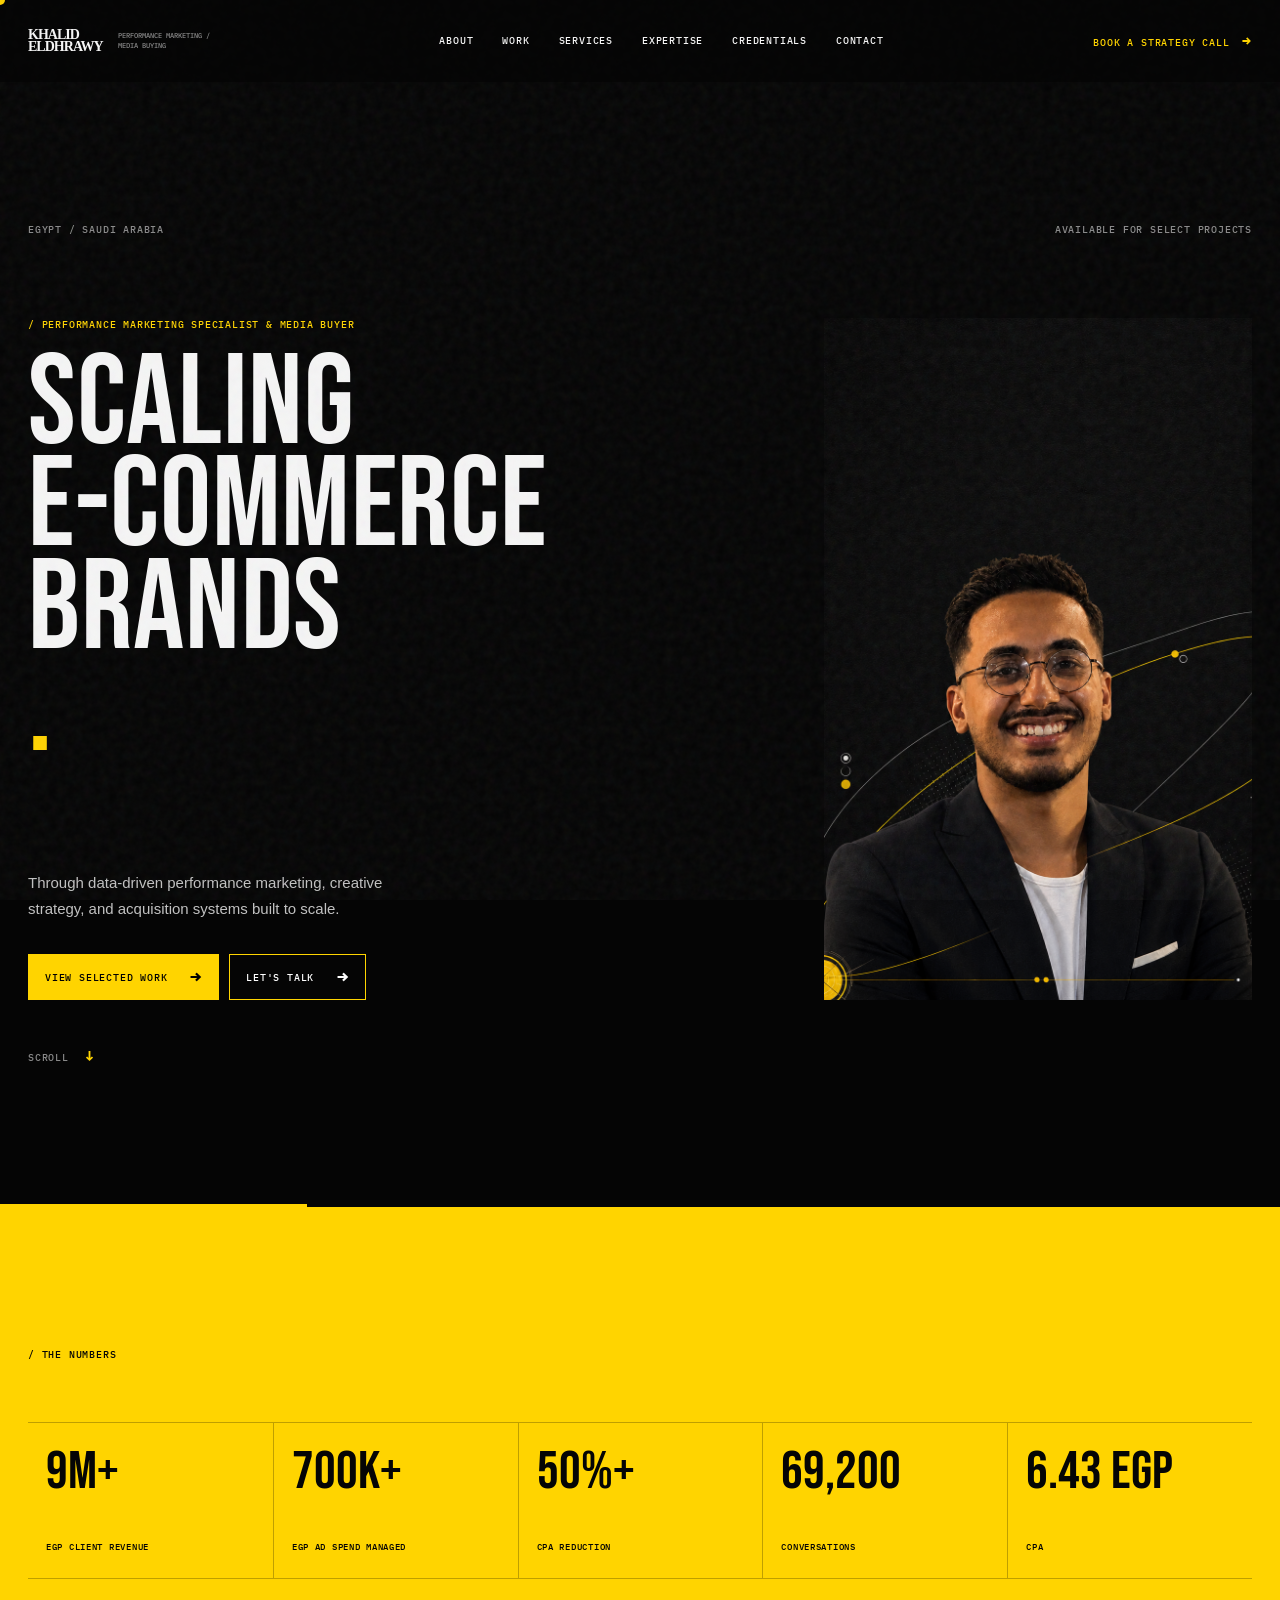
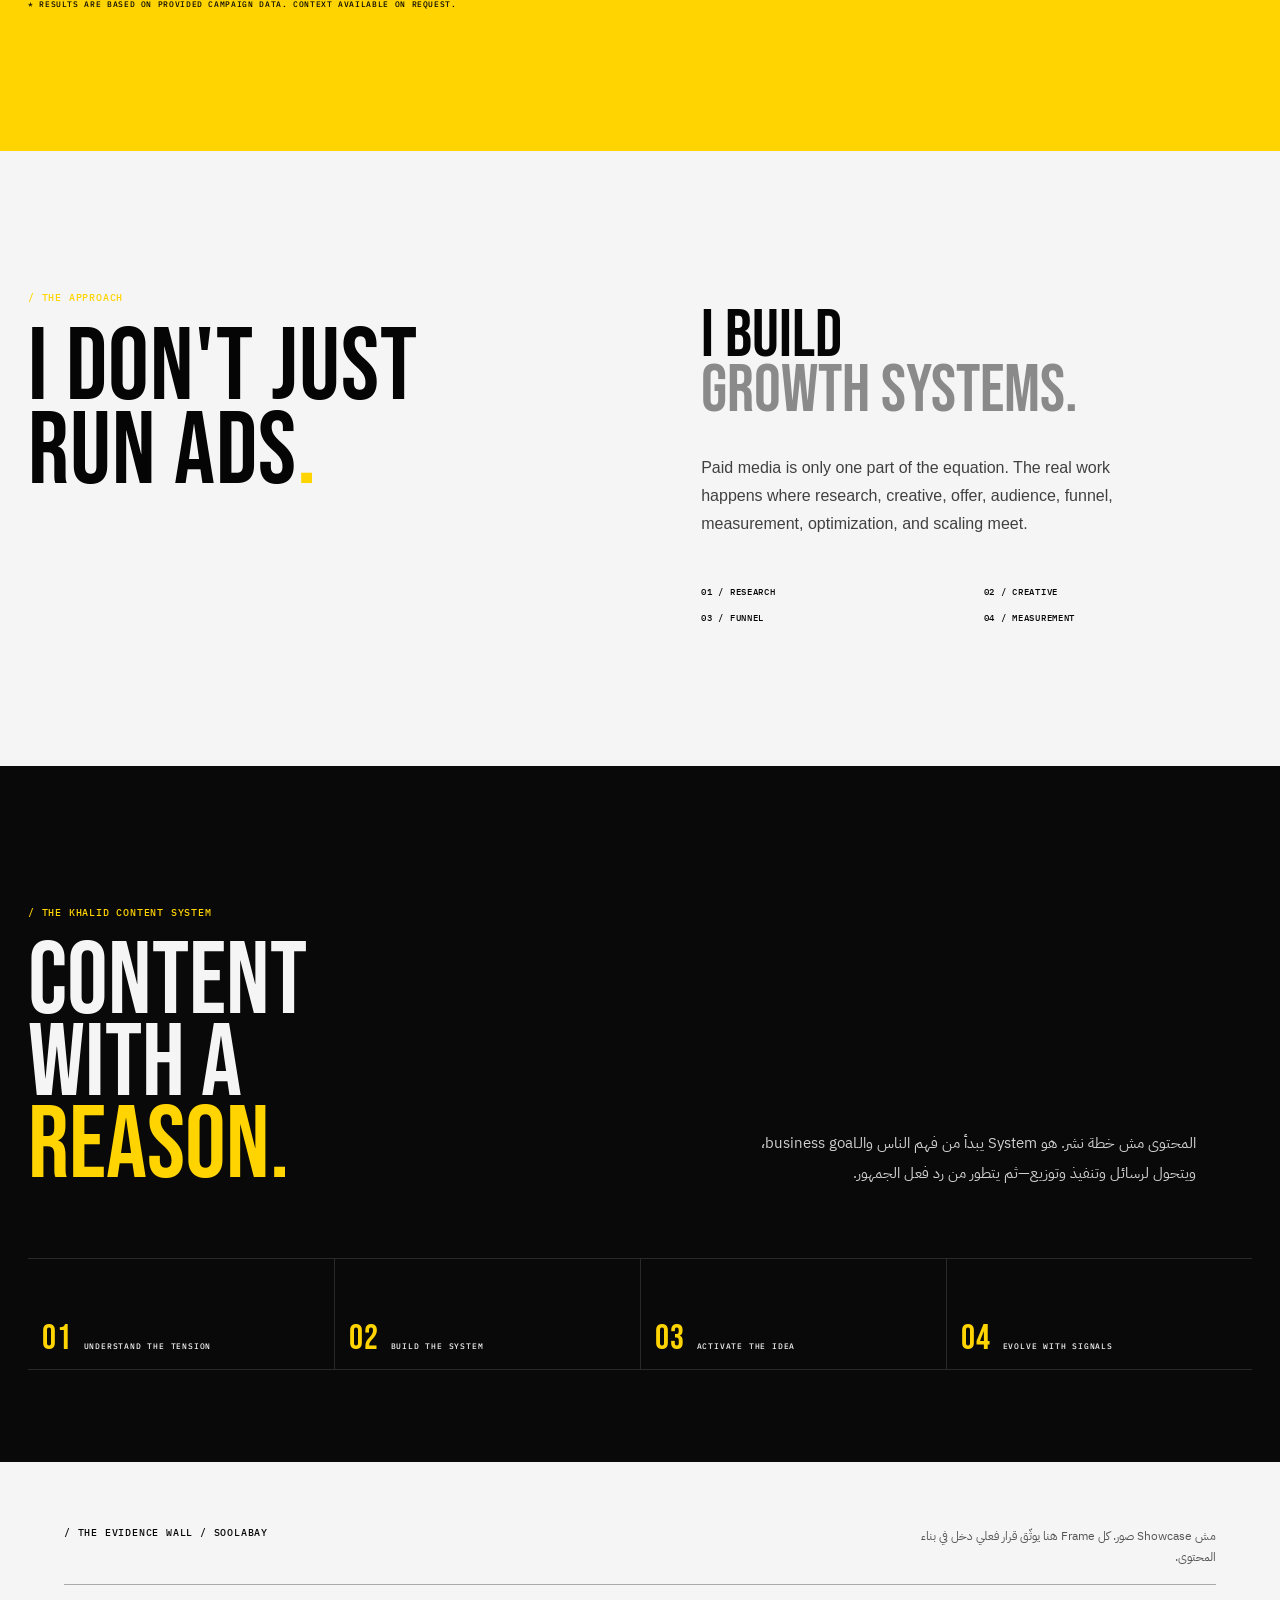
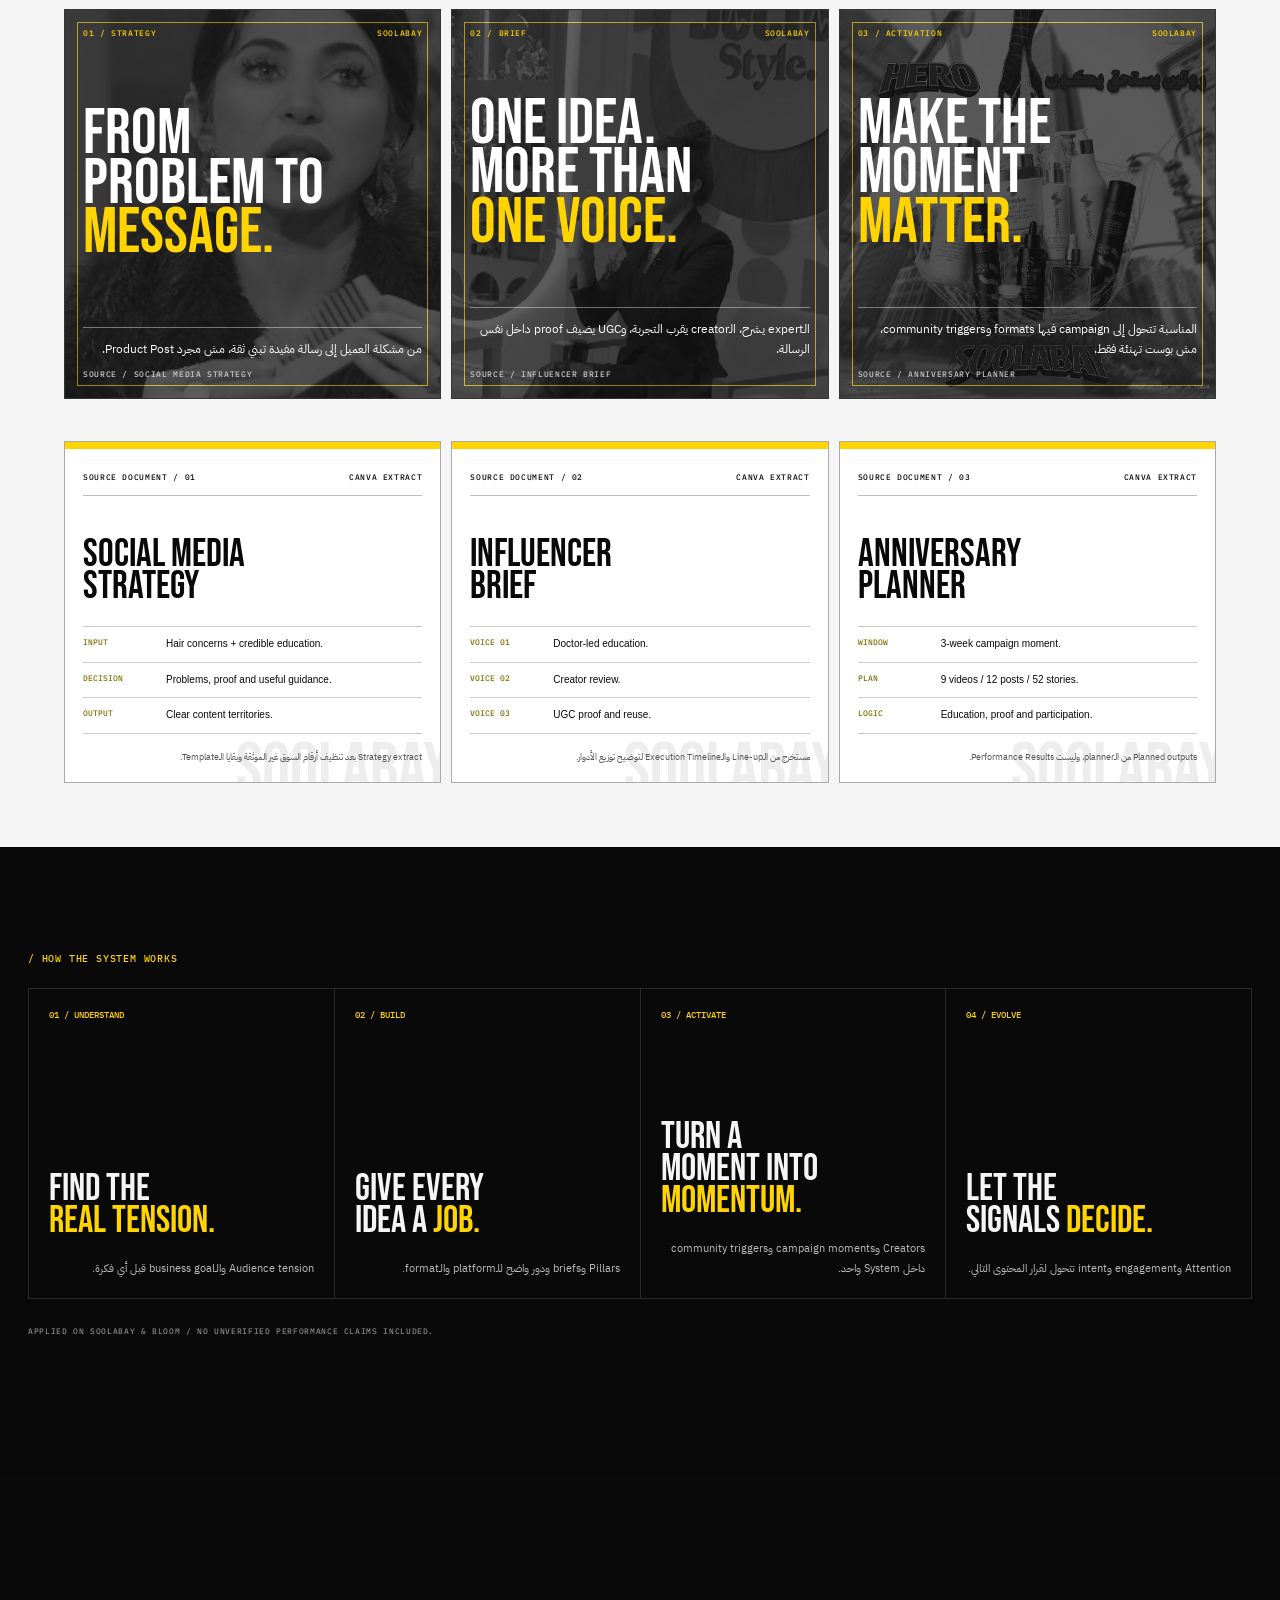
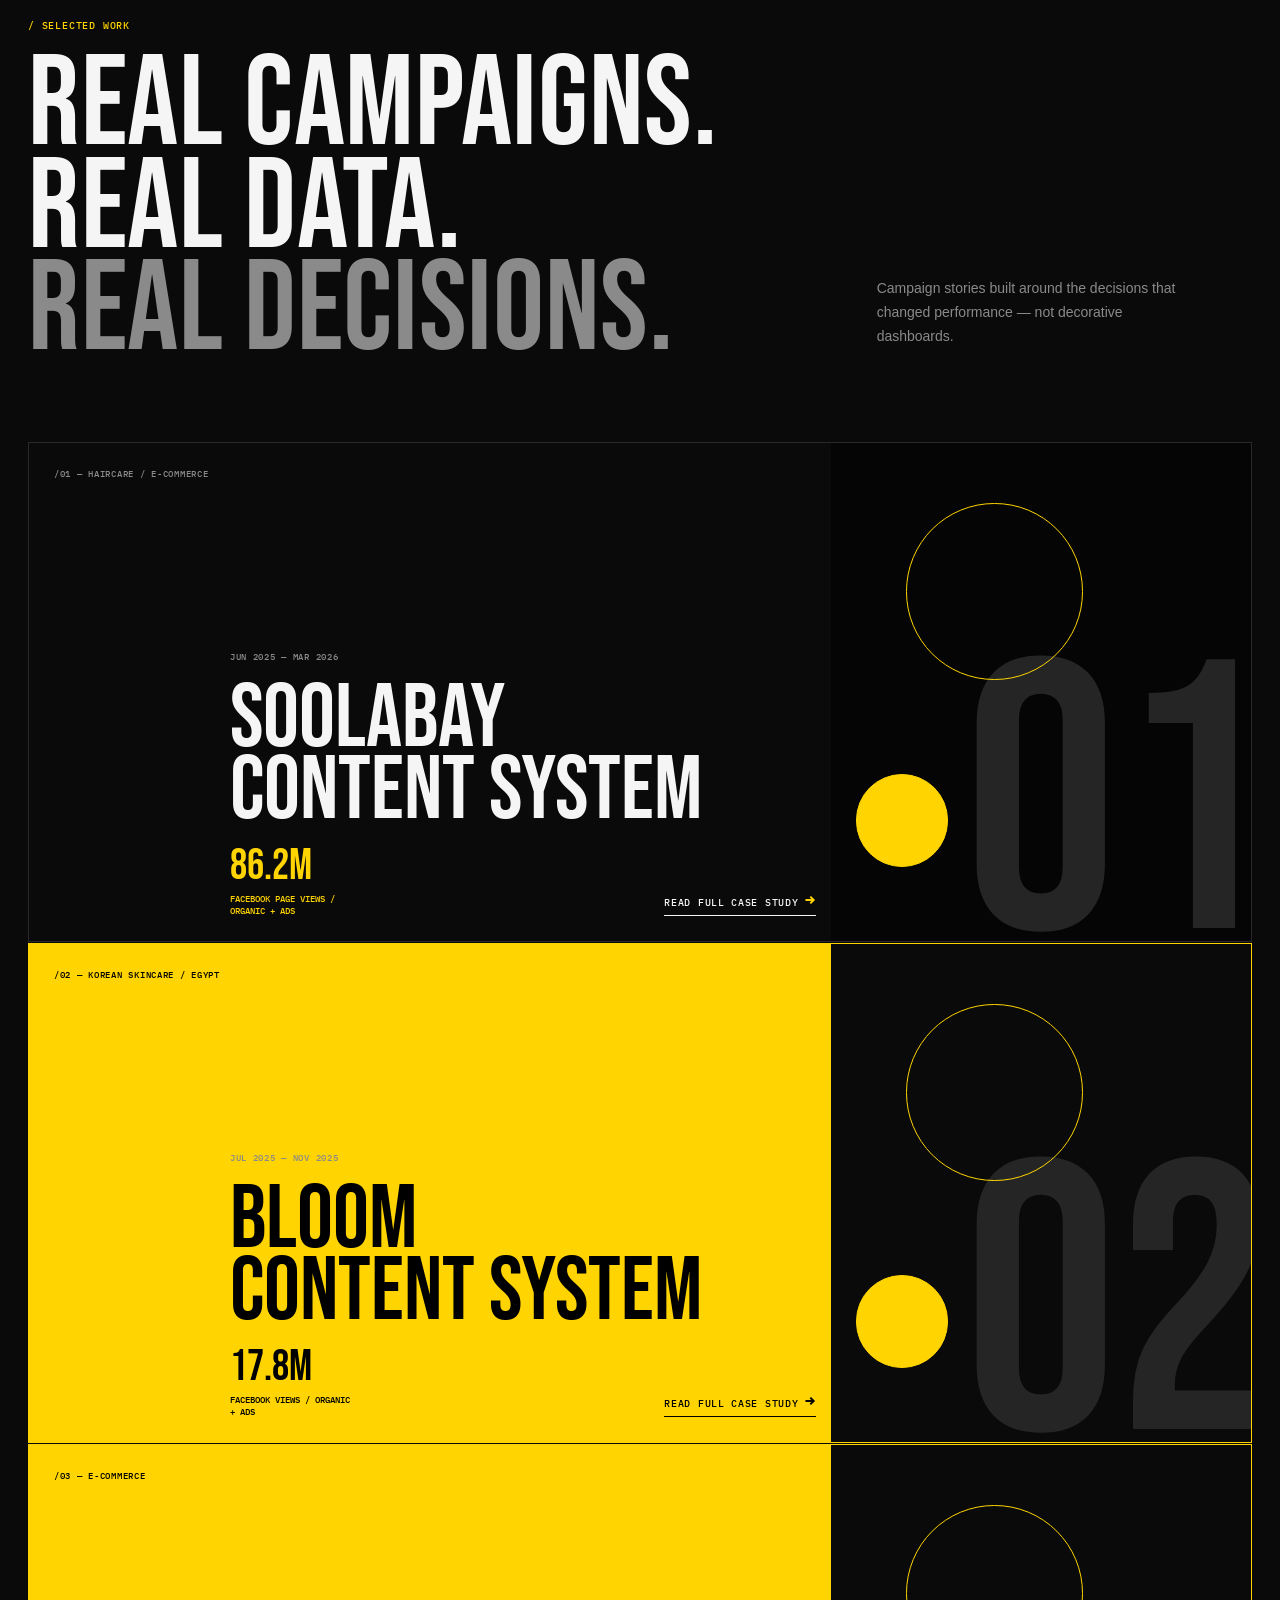
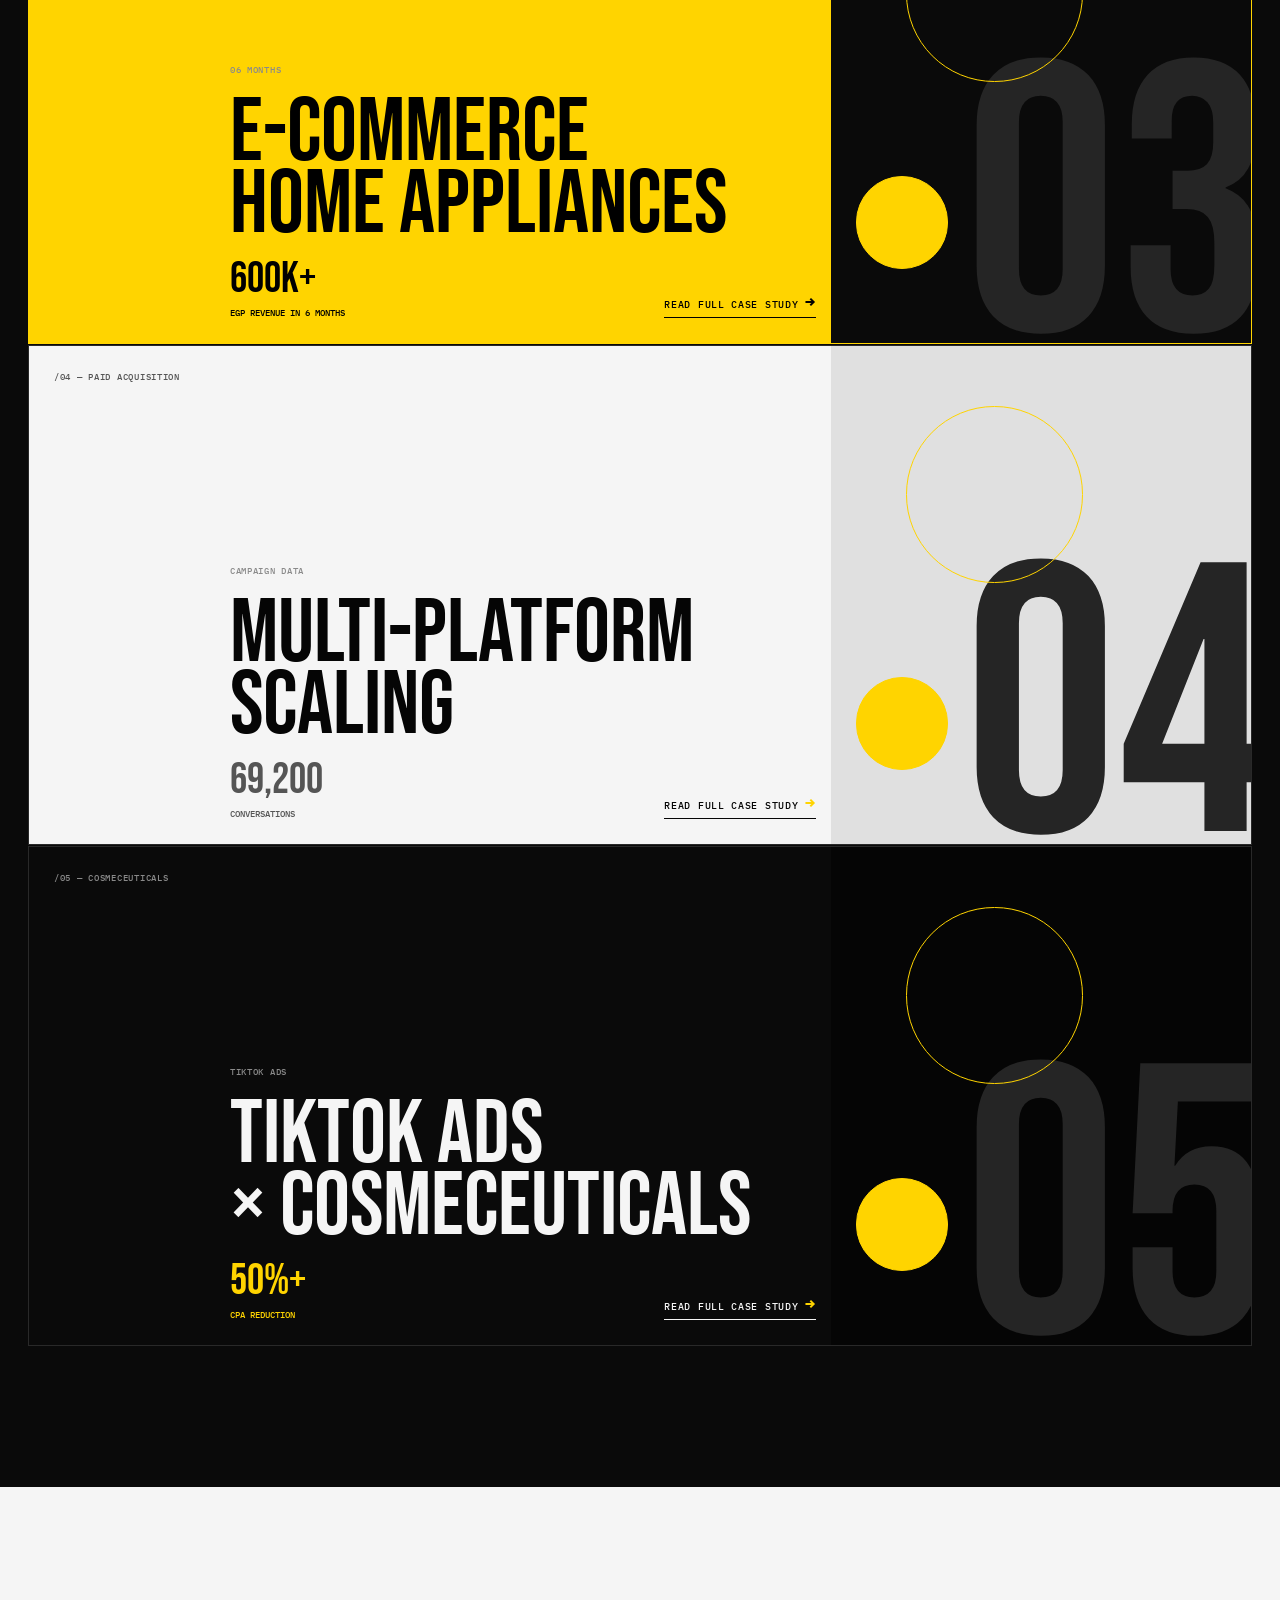
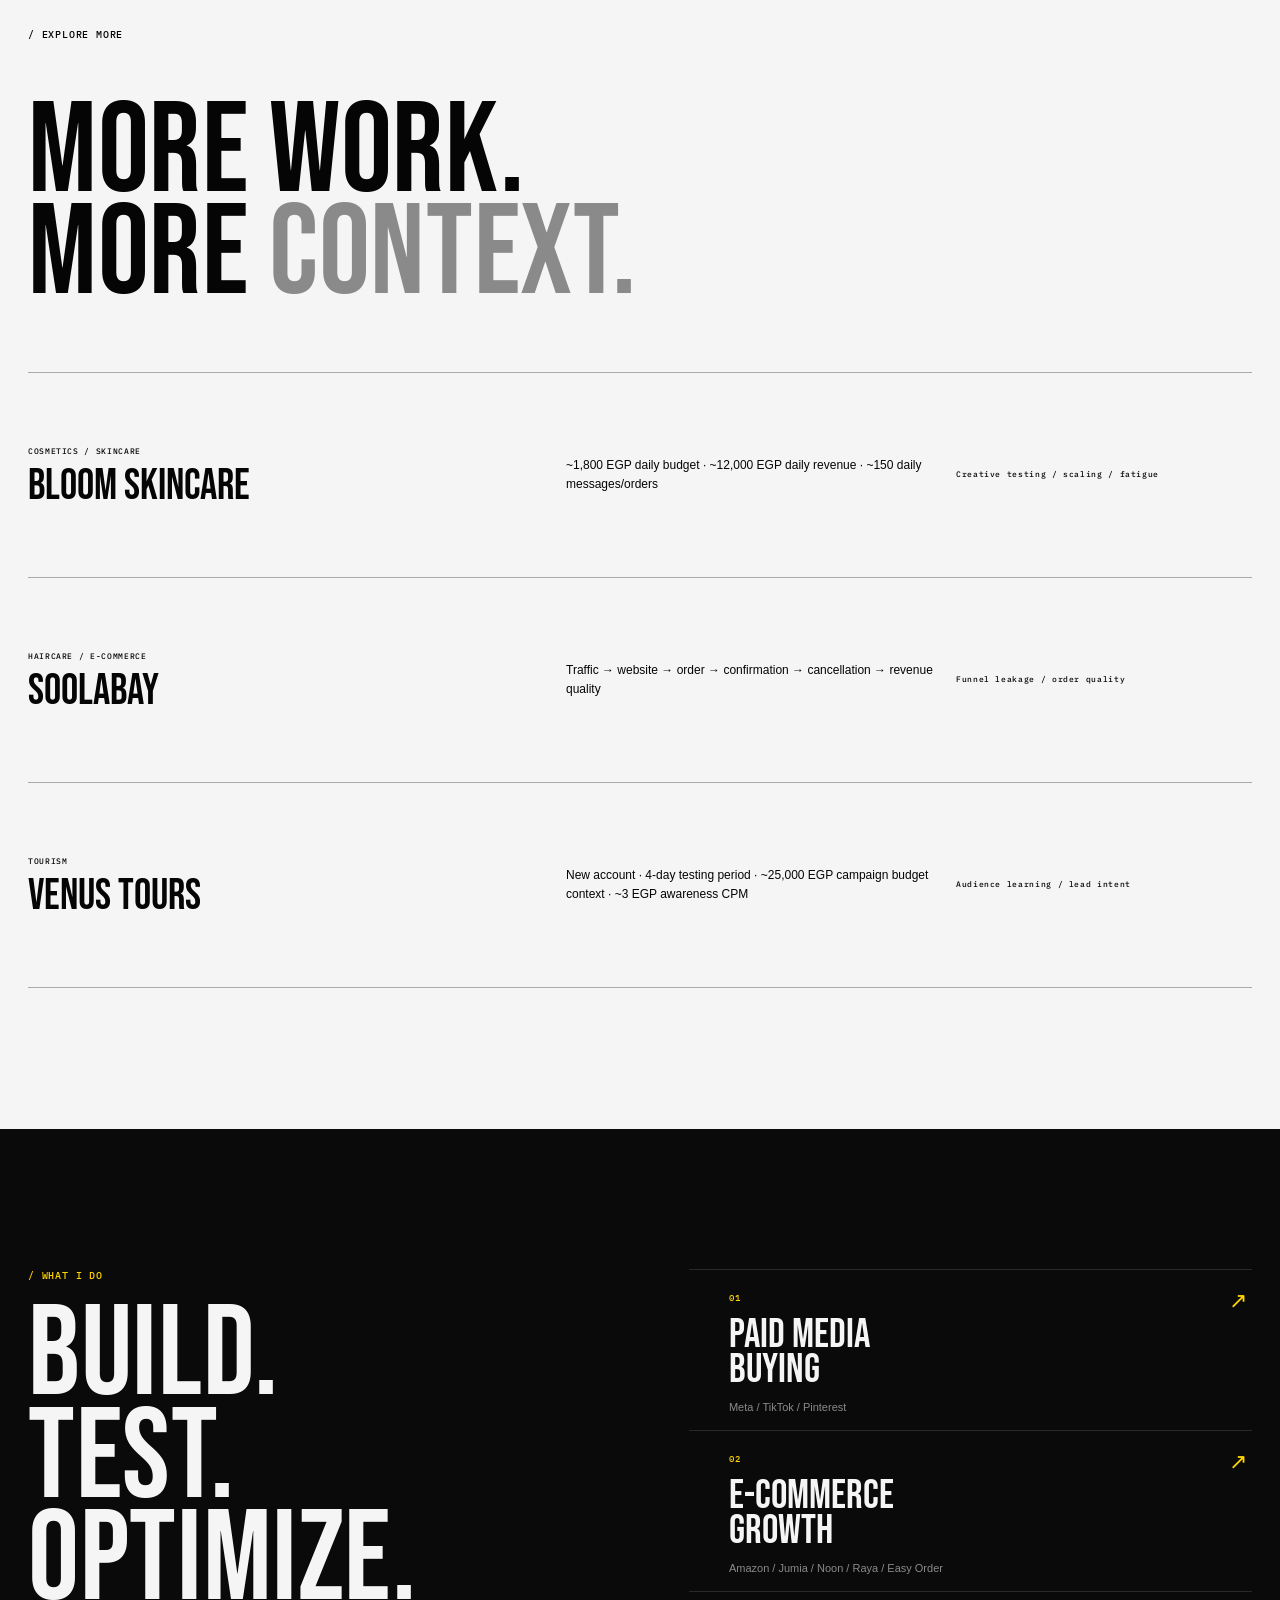
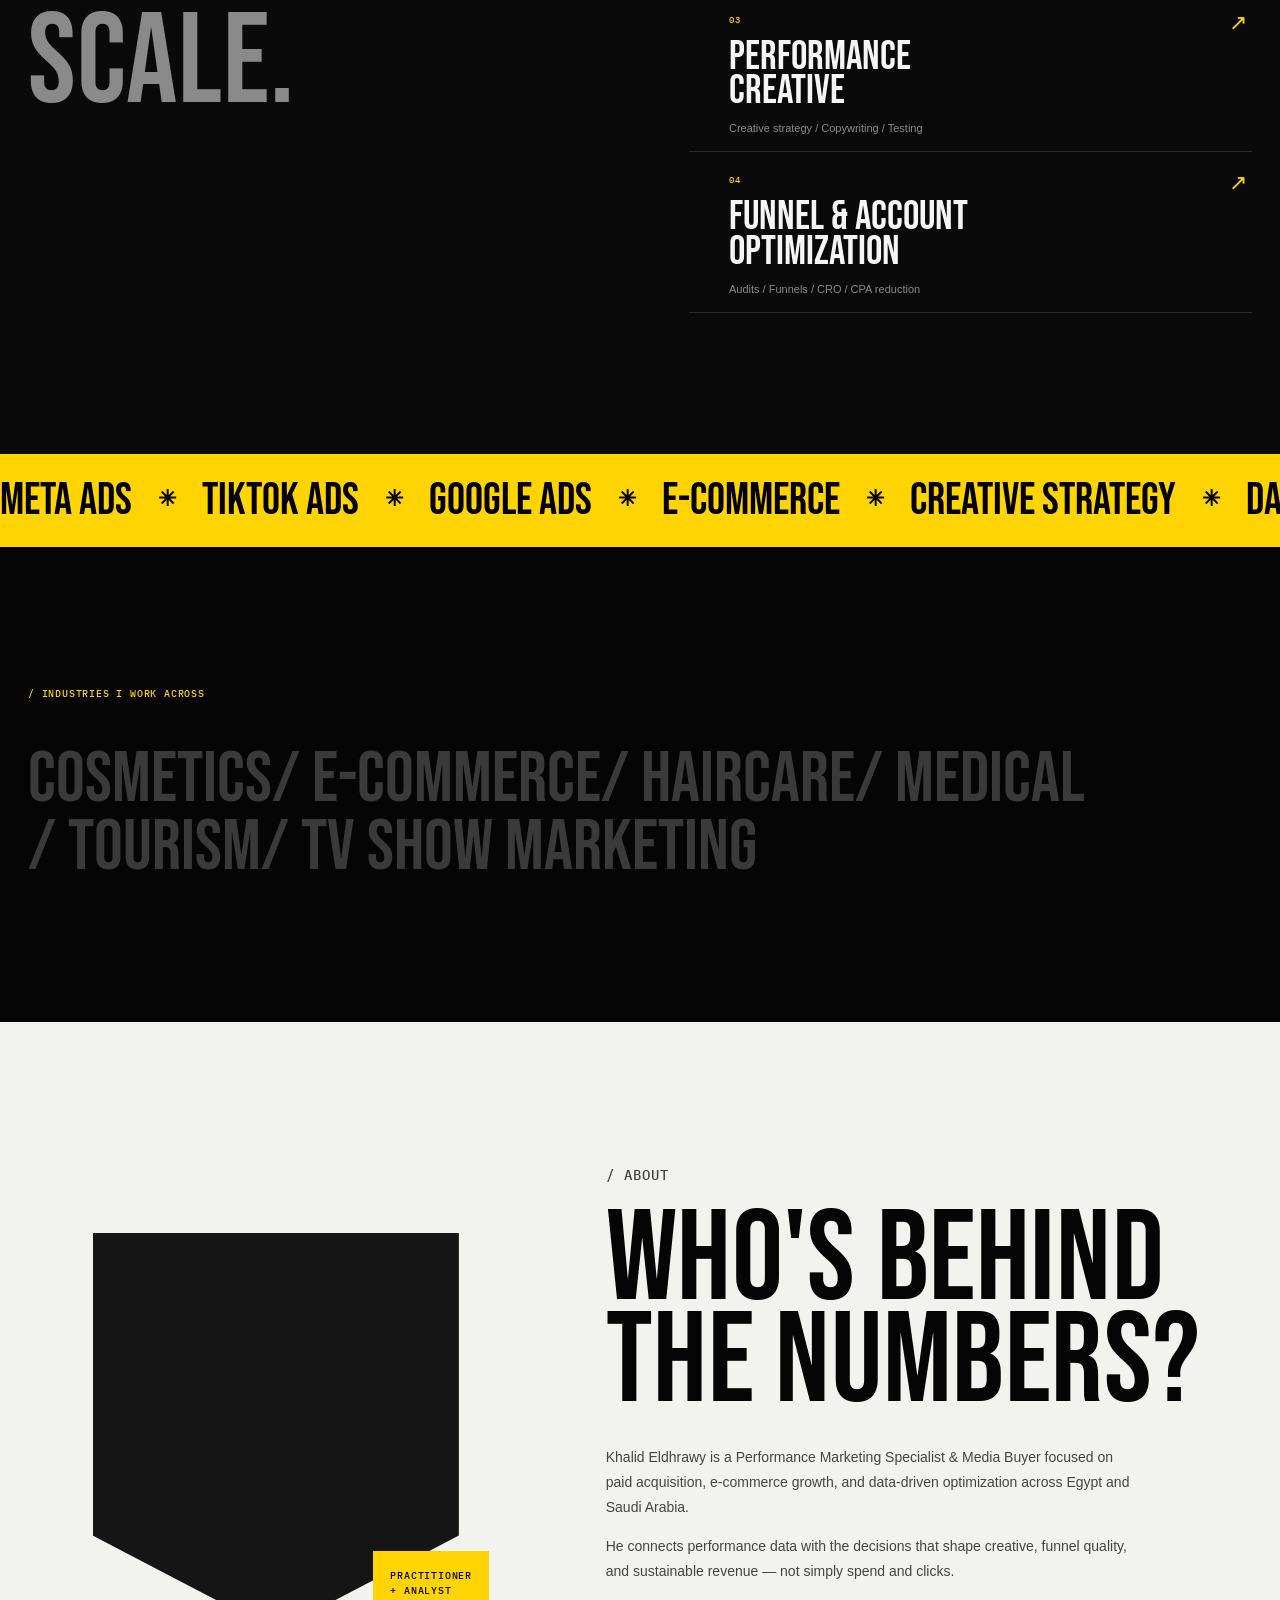
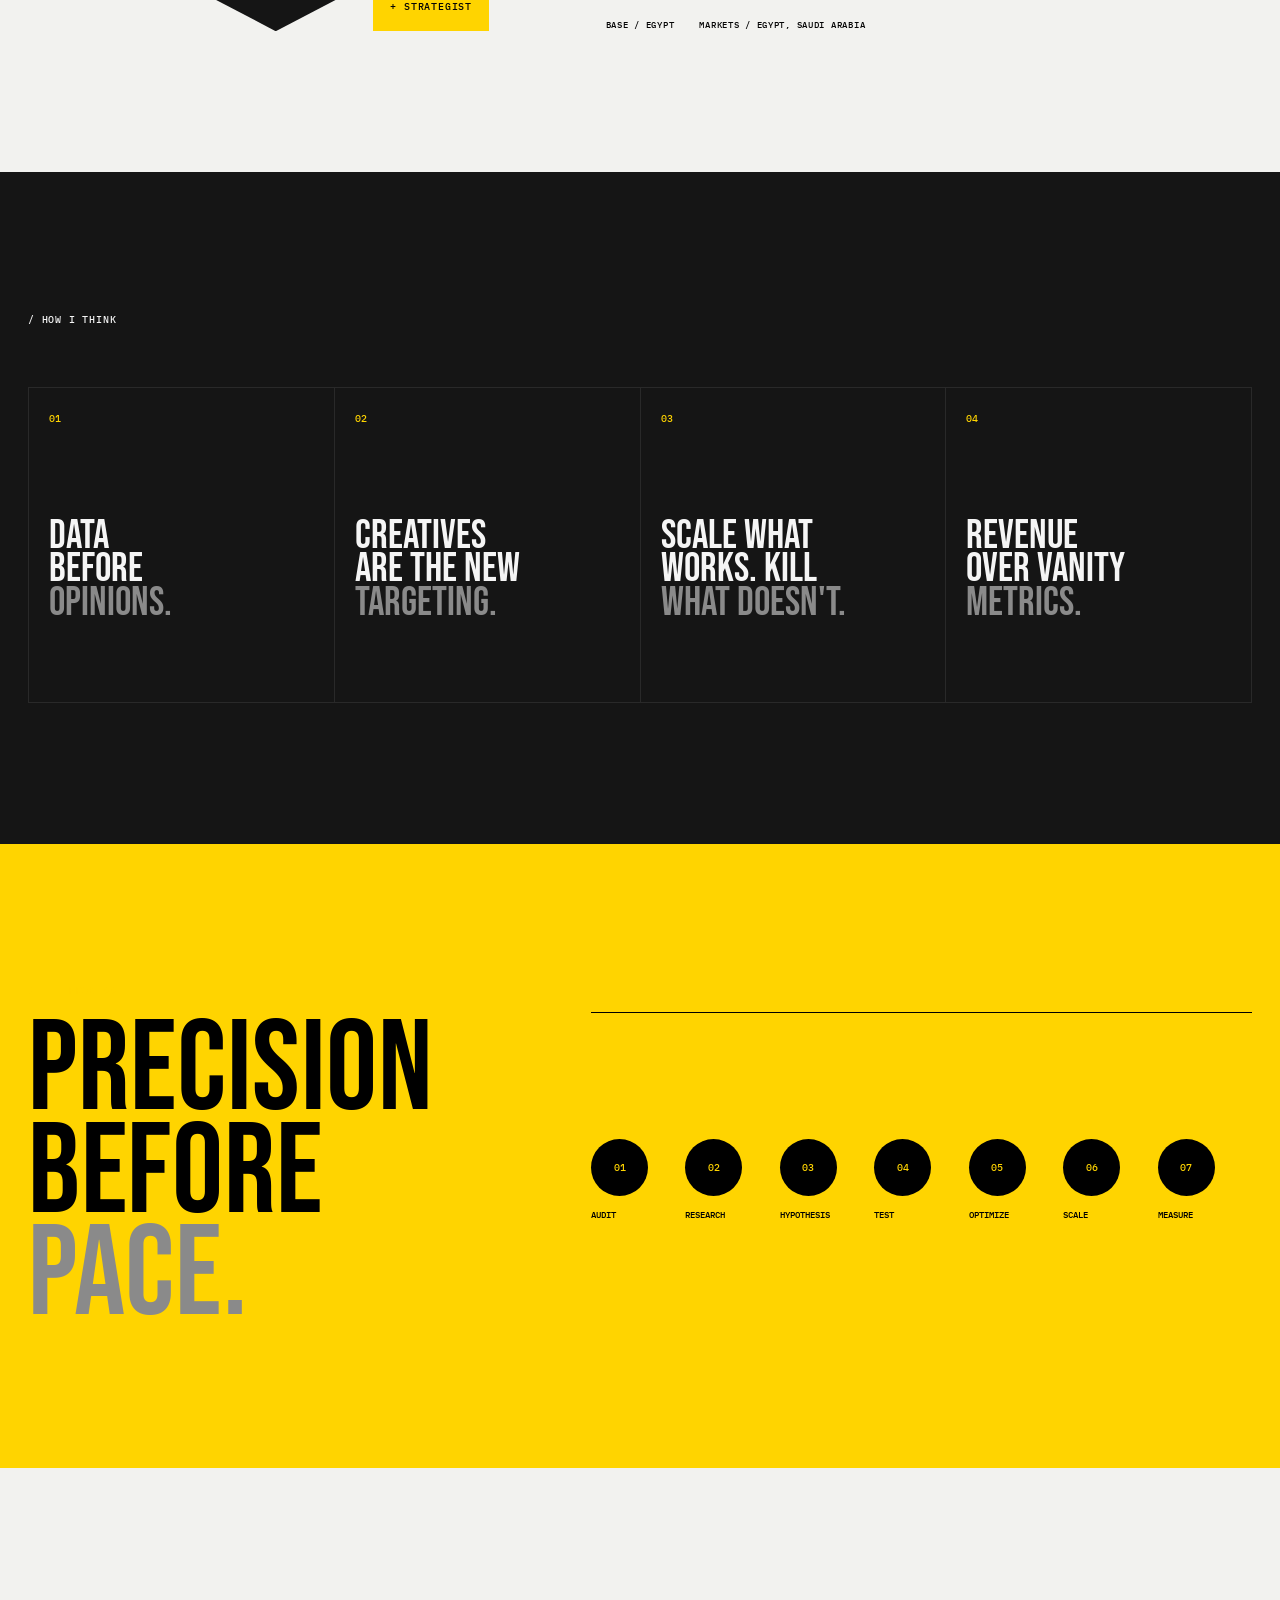
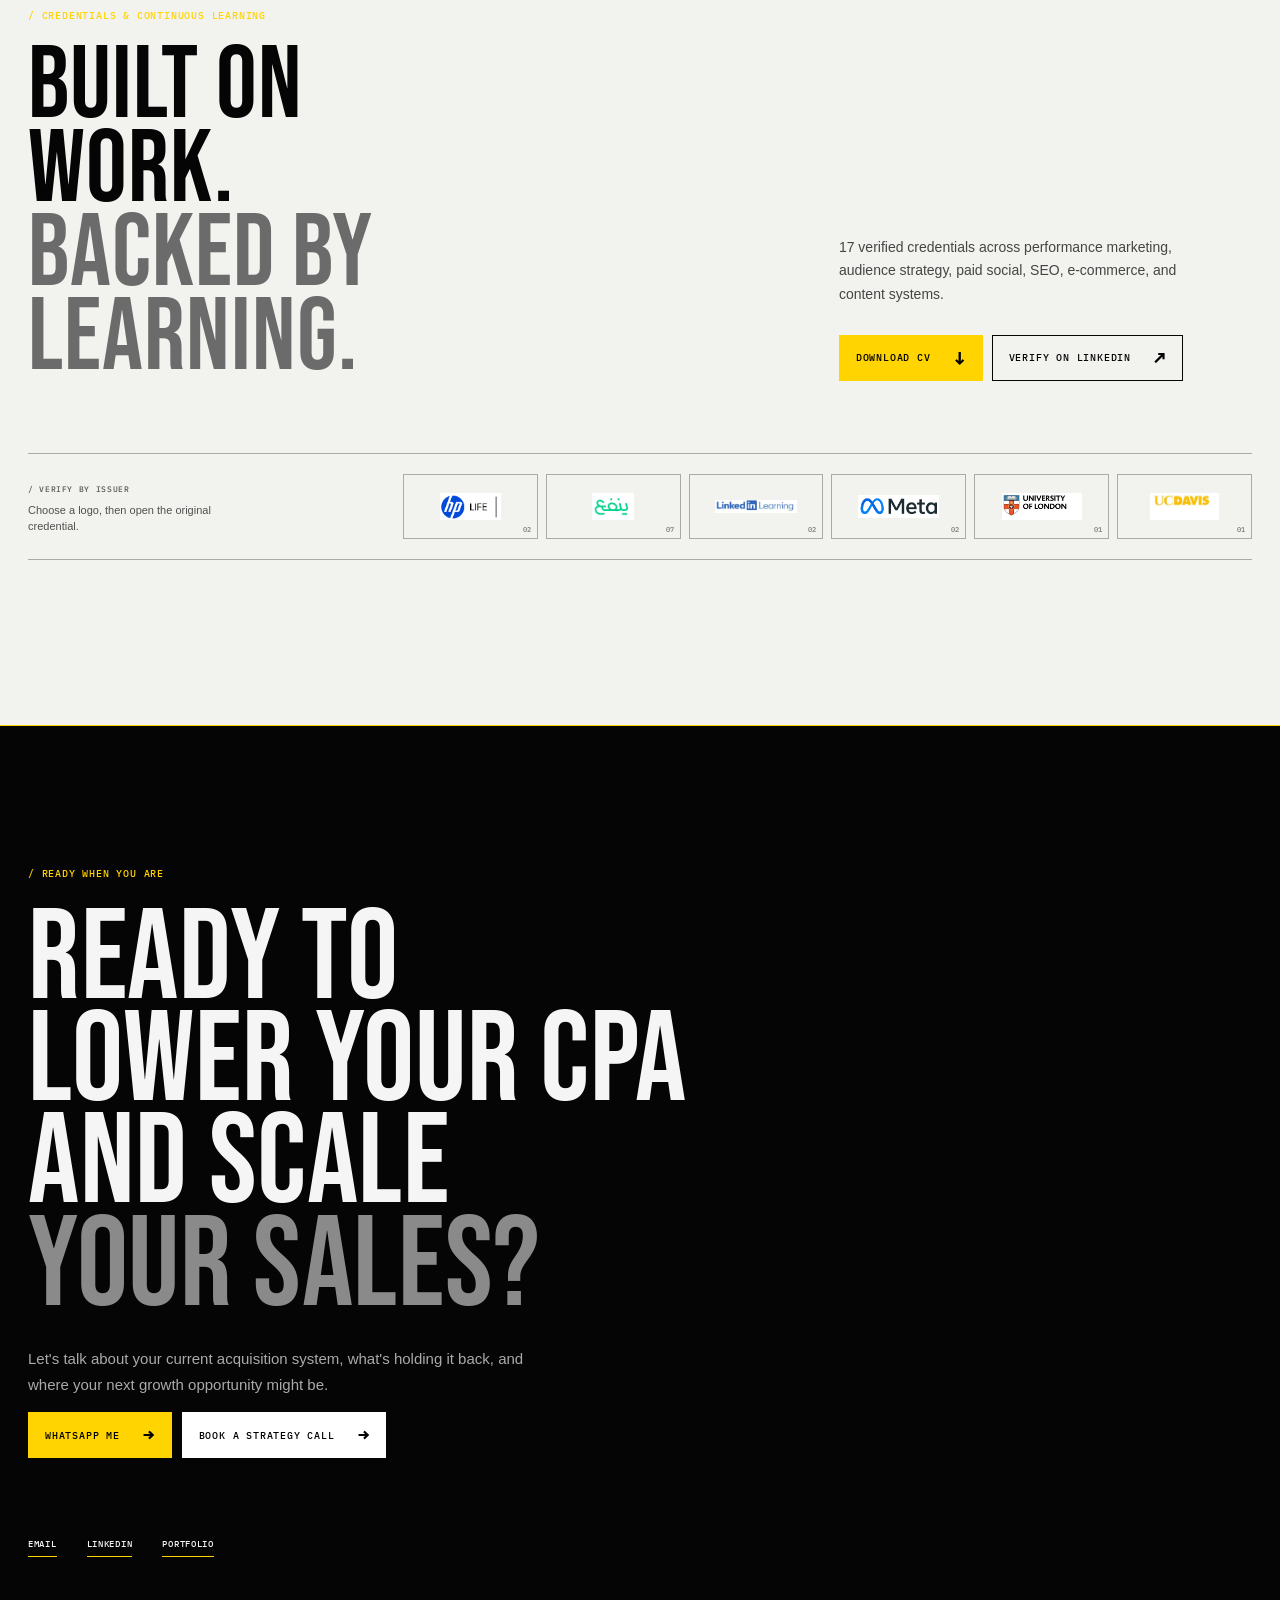
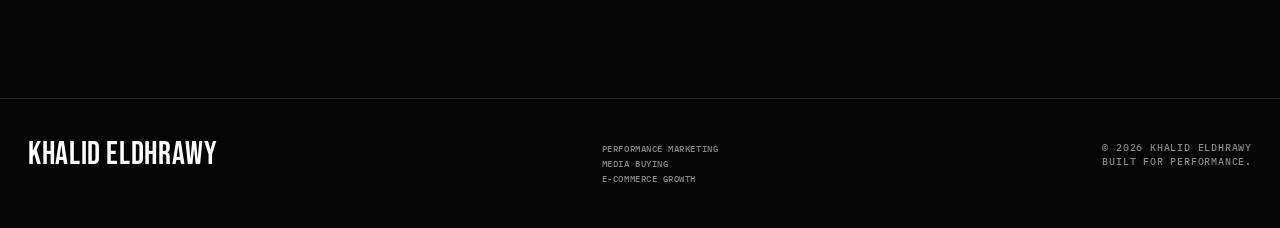
==== commit 7c2e483c: "Add Khalid content system section" ====
--- a/index.html
+++ b/index.html
@@ -5,7 +5,7 @@
   <title>Khalid Eldhrawy | Performance Marketing Specialist & Media Buyer</title>
   <meta name="description" content="Performance Marketing Specialist & Media Buyer helping e-commerce and growth-focused brands scale through Meta Ads, TikTok Ads, funnel optimization and data-driven acquisition." />
   <meta property="og:title" content="Khalid Eldhrawy | Performance Marketing Specialist & Media Buyer" /><meta property="og:description" content="Data-led acquisition, creative strategy, and e-commerce growth." /><meta property="og:type" content="website" /><meta property="og:url" content="https://khalideldhrawy.com/" /><meta name="twitter:card" content="summary_large_image" />
-  <link rel="canonical" href="https://khalideldhrawy.com/" /><link rel="preconnect" href="https://fonts.googleapis.com" /><link rel="preconnect" href="https://fonts.gstatic.com" crossorigin /><link href="https://fonts.googleapis.com/css2?family=Bebas+Neue&family=IBM+Plex+Mono:wght@400;500;600;700;800&family=IBM+Plex+Sans+Arabic:wght@400;500;600;700&display=swap" rel="stylesheet" /><link rel="stylesheet" href="assets/styles.css" /><link rel="stylesheet" href="assets/arabic-typography.css" /><link rel="stylesheet" href="assets/credentials.css" /><link rel="stylesheet" href="assets/hero-portrait.css" />
+  <link rel="canonical" href="https://khalideldhrawy.com/" /><link rel="preconnect" href="https://fonts.googleapis.com" /><link rel="preconnect" href="https://fonts.gstatic.com" crossorigin /><link href="https://fonts.googleapis.com/css2?family=Bebas+Neue&family=IBM+Plex+Mono:wght@400;500;600;700;800&family=IBM+Plex+Sans+Arabic:wght@400;500;600;700&display=swap" rel="stylesheet" /><link rel="stylesheet" href="assets/styles.css" /><link rel="stylesheet" href="assets/content-system.css" /><link rel="stylesheet" href="assets/arabic-typography.css" /><link rel="stylesheet" href="assets/credentials.css" /><link rel="stylesheet" href="assets/hero-portrait.css" />
 </head>
 <body>
   <a class="skip-link" href="#main">Skip to content</a><div class="grain" aria-hidden="true"></div><div class="cursor" aria-hidden="true"></div>
@@ -15,6 +15,7 @@
     <section class="hero section-pad"><div class="hero-meta mono"><span>EGYPT / SAUDI ARABIA</span><span>AVAILABLE FOR SELECT PROJECTS</span></div><div class="hero-copy"><p class="kicker">/ PERFORMANCE MARKETING SPECIALIST & MEDIA BUYER</p><h1><span>SCALING</span><span>E-COMMERCE</span><span>BRANDS<span class="dot">.</span></span></h1><p class="hero-sub">Through data-driven performance marketing, creative strategy, and acquisition systems built to scale.</p><div class="hero-actions"><a class="button yellow" href="#work">View selected work <b>→</b></a><a class="button ghost" href="#contact">Let's talk <b>→</b></a></div></div><div class="hero-visual hero-floating"><img class="hero-portrait hero-editorial" src="assets/images/khalid-hero-black-editorial.png" alt="Khalid Eldhrawy, Performance Marketing Specialist and Media Buyer" fetchpriority="high" /></div><a class="scroll-cue mono" href="#numbers">SCROLL <b>↓</b></a><div class="yellow-rule"></div></section>
     <section id="numbers" class="numbers section-pad reveal"><div class="section-label mono">/ THE NUMBERS</div><div class="metrics-grid" data-metrics></div><p class="data-note mono">* RESULTS ARE BASED ON PROVIDED CAMPAIGN DATA. CONTEXT AVAILABLE ON REQUEST.</p></section>
     <section class="manifesto section-pad reveal"><div class="manifesto-title"><p class="kicker">/ THE APPROACH</p><h2>I DON'T JUST<br>RUN ADS<span class="dot">.</span></h2></div><div class="manifesto-copy"><h3>I BUILD<br><i>GROWTH SYSTEMS.</i></h3><p>Paid media is only one part of the equation. The real work happens where research, creative, offer, audience, funnel, measurement, optimization, and scaling meet.</p><div class="system-list mono"><span>01 / RESEARCH</span><span>02 / CREATIVE</span><span>03 / FUNNEL</span><span>04 / MEASUREMENT</span></div></div></section>
+    <section id="content-system" class="content-system section-pad"><div class="content-system-hero reveal"><div><p class="kicker">/ THE KHALID CONTENT SYSTEM</p><h2>CONTENT<br>WITH A<br><i>REASON.</i></h2></div><p lang="ar" dir="rtl">المحتوى مش خطة نشر. هو System يبدأ من فهم الناس والـbusiness goal، ويتحول لرسائل وتنفيذ وتوزيع—ثم يتطور من رد فعل الجمهور.</p></div><div class="content-system-steps mono reveal"><span><b>01</b> UNDERSTAND THE TENSION</span><span><b>02</b> BUILD THE SYSTEM</span><span><b>03</b> ACTIVATE THE IDEA</span><span><b>04</b> EVOLVE WITH SIGNALS</span></div><div class="content-evidence reveal"><div class="content-evidence-head"><b class="mono">/ THE EVIDENCE WALL / SOOLABAY</b><p lang="ar" dir="rtl">مش Showcase صور. كل Frame هنا يوثّق قرار فعلي دخل في بناء المحتوى.</p></div><div class="content-evidence-grid"><article class="content-proof-card"><img src="case-studies/soolabay-content-system/soolabay-evidence/reel-tangle-education.jpg" alt="Soolabay educational content example" /><div class="content-proof-top mono"><span>01 / STRATEGY</span><span>SOOLABAY</span></div><h3>FROM<br>PROBLEM TO<br><i>MESSAGE.</i></h3><div><p lang="ar" dir="rtl">من مشكلة العميل إلى رسالة مفيدة تبني ثقة، مش مجرد Product Post.</p><small class="mono">SOURCE / SOCIAL MEDIA STRATEGY</small></div></article><article class="content-proof-card"><img src="case-studies/soolabay-content-system/soolabay-evidence/reel-doctor-experience.jpg" alt="Soolabay doctor-led content example" /><div class="content-proof-top mono"><span>02 / BRIEF</span><span>SOOLABAY</span></div><h3>ONE IDEA.<br>MORE THAN<br><i>ONE VOICE.</i></h3><div><p lang="ar" dir="rtl">الـexpert يشرح، الـcreator يقرب التجربة، وUGC يضيف proof داخل نفس الرسالة.</p><small class="mono">SOURCE / INFLUENCER BRIEF</small></div></article><article class="content-proof-card"><img src="case-studies/soolabay-content-system/soolabay-evidence/direction-03.jpg" alt="Soolabay campaign visual direction example" /><div class="content-proof-top mono"><span>03 / ACTIVATION</span><span>SOOLABAY</span></div><h3>MAKE THE<br>MOMENT<br><i>MATTER.</i></h3><div><p lang="ar" dir="rtl">المناسبة تتحول إلى campaign فيها formats وcommunity triggers، مش بوست تهنئة فقط.</p><small class="mono">SOURCE / ANNIVERSARY PLANNER</small></div></article></div><div class="content-docs"><article><div class="content-doc-head mono"><span>SOURCE DOCUMENT / 01</span><span>CANVA EXTRACT</span></div><h3>SOCIAL MEDIA<br>STRATEGY</h3><dl><div><dt>INPUT</dt><dd>Hair concerns + credible education.</dd></div><div><dt>DECISION</dt><dd>Problems, proof and useful guidance.</dd></div><div><dt>OUTPUT</dt><dd>Clear content territories.</dd></div></dl><p lang="ar" dir="rtl">Strategy extract بعد تنظيف أرقام السوق غير الموثقة وبقايا الـTemplate.</p></article><article><div class="content-doc-head mono"><span>SOURCE DOCUMENT / 02</span><span>CANVA EXTRACT</span></div><h3>INFLUENCER<br>BRIEF</h3><dl><div><dt>VOICE 01</dt><dd>Doctor-led education.</dd></div><div><dt>VOICE 02</dt><dd>Creator review.</dd></div><div><dt>VOICE 03</dt><dd>UGC proof and reuse.</dd></div></dl><p lang="ar" dir="rtl">مستخرج من الـLine-up والـExecution Timeline لتوضيح توزيع الأدوار.</p></article><article><div class="content-doc-head mono"><span>SOURCE DOCUMENT / 03</span><span>CANVA EXTRACT</span></div><h3>ANNIVERSARY<br>PLANNER</h3><dl><div><dt>WINDOW</dt><dd>3-week campaign moment.</dd></div><div><dt>PLAN</dt><dd>9 videos / 12 posts / 52 stories.</dd></div><div><dt>LOGIC</dt><dd>Education, proof and participation.</dd></div></dl><p lang="ar" dir="rtl">Planned outputs من الـplanner، وليست Performance Results.</p></article></div></div><div class="content-system-method reveal"><p class="kicker">/ HOW THE SYSTEM WORKS</p><div class="content-method-list"><article><b>01 / UNDERSTAND</b><h3>FIND THE<br><i>REAL TENSION.</i></h3><p lang="ar" dir="rtl">Audience tension والـbusiness goal قبل أي فكرة.</p></article><article><b>02 / BUILD</b><h3>GIVE EVERY<br>IDEA A <i>JOB.</i></h3><p lang="ar" dir="rtl">Pillars وbriefs ودور واضح للـplatform والـformat.</p></article><article><b>03 / ACTIVATE</b><h3>TURN A<br>MOMENT INTO<br><i>MOMENTUM.</i></h3><p lang="ar" dir="rtl">Creators وcampaign moments وcommunity triggers داخل System واحد.</p></article><article><b>04 / EVOLVE</b><h3>LET THE<br>SIGNALS <i>DECIDE.</i></h3><p lang="ar" dir="rtl">Attention وengagement وintent تتحول لقرار المحتوى التالي.</p></article></div></div><p class="content-system-note mono">APPLIED ON SOOLABAY &amp; BLOOM / NO UNVERIFIED PERFORMANCE CLAIMS INCLUDED.</p></section>
     <section id="work" class="work section-pad"><div class="work-heading reveal"><div><p class="kicker">/ SELECTED WORK</p><h2>REAL CAMPAIGNS.<br>REAL DATA.<br><i>REAL DECISIONS.</i></h2></div><p>Campaign stories built around the decisions that changed performance — not decorative dashboards.</p></div><div id="case-study-list" class="case-study-list"></div></section>
     <section class="explore section-pad reveal"><div class="section-label mono">/ EXPLORE MORE</div><h2>MORE WORK.<br>MORE <i>CONTEXT.</i></h2><div id="more-work" class="more-work"></div></section>
     <section id="services" class="services section-pad"><div class="service-intro reveal"><p class="kicker">/ WHAT I DO</p><h2>BUILD.<br>TEST.<br>OPTIMIZE.<br><i>SCALE.</i></h2></div><div class="service-list" data-services></div></section>
--- a/assets/content-system.css
+++ b/assets/content-system.css
@@ -0,0 +1 @@
+.content-system{background:#090909}.content-system-hero{display:grid;grid-template-columns:1.1fr .9fr;gap:10%;align-items:end;margin-bottom:70px}.content-system-hero h2{font:400 clamp(4.4rem,8vw,9rem)/.8 'Bebas Neue',Impact,sans-serif;margin:0}.content-system-hero h2 i,.content-method-list h3 i{color:var(--yellow);font-style:normal}.content-system-hero>p{margin:0;max-width:440px;color:#d0d0d0;font-size:15px;line-height:2;text-align:right}.content-system-steps{display:grid;grid-template-columns:repeat(4,1fr);border-top:1px solid var(--line);border-bottom:1px solid var(--line);margin-bottom:92px}.content-system-steps span{display:flex;min-height:110px;align-items:flex-end;gap:12px;padding:17px 14px;border-left:1px solid var(--line);font-size:8px}.content-system-steps span:first-child{border:0}.content-system-steps b{font:400 35px/.75 'Bebas Neue';color:var(--yellow)}.content-evidence{background:var(--white);color:#080808;padding:clamp(28px,5vw,65px);margin-inline:calc(max(28px,calc((100vw - 1360px)/2))*-1)}.content-evidence-head{display:flex;justify-content:space-between;gap:20px;border-bottom:1px solid #aaa;padding-bottom:17px;margin-bottom:24px}.content-evidence-head p{max-width:320px;margin:0;color:#555;font-size:12px;line-height:1.7;text-align:right}.content-evidence-grid,.content-docs{display:grid;grid-template-columns:repeat(3,1fr);gap:10px}.content-proof-card{min-height:390px;position:relative;display:flex;flex-direction:column;justify-content:space-between;overflow:hidden;padding:18px;color:#fff;background:#161616;border:1px solid #353535}.content-proof-card:after{content:'';position:absolute;inset:12px;border:1px solid rgba(255,212,0,.8);pointer-events:none}.content-proof-card img{position:absolute;inset:0;width:100%;height:100%;object-fit:cover;opacity:.3;filter:grayscale(1);transition:.25s}.content-proof-card:hover img{opacity:.52;transform:scale(1.04)}.content-proof-card>*{position:relative;z-index:1}.content-proof-top{display:flex;justify-content:space-between;color:var(--yellow);font-size:8px}.content-proof-card h3{font:400 clamp(3.5rem,5vw,5.5rem)/.77 'Bebas Neue';margin:0}.content-proof-card h3 i{font-style:normal;color:var(--yellow)}.content-proof-card>div:last-child{border-top:1px solid rgba(255,255,255,.4);padding-top:11px}.content-proof-card p{margin:0;font-size:12px;line-height:1.7;text-align:right}.content-proof-card small{display:block;color:#ccc;font-size:8px;margin-top:9px}.content-docs{margin-top:42px}.content-docs article{position:relative;overflow:hidden;min-height:335px;padding:18px;background:#fff;border:1px solid #aaa}.content-docs article:before{content:'';height:7px;position:absolute;inset:0 0 auto;background:var(--yellow)}.content-docs article:after{content:'SOOLABAY';position:absolute;bottom:-16px;right:-11px;color:#ededed;font:400 70px/.8 'Bebas Neue';z-index:0}.content-docs article>*{position:relative;z-index:1}.content-doc-head{display:flex;justify-content:space-between;border-bottom:1px solid #bbb;padding:12px 0;font-size:8px}.content-docs h3{font:400 39px/.82 'Bebas Neue';margin:43px 0 23px}.content-docs dl{margin:0;border-top:1px solid #ccc}.content-docs dl div{display:grid;grid-template-columns:75px 1fr;gap:8px;padding:10px 0;border-bottom:1px solid #ccc;font-size:10px;line-height:1.45}.content-docs dt{font:500 8px 'IBM Plex Mono';color:#806d00}.content-docs dd{margin:0}.content-docs p{margin:16px 0 0;color:#555;font-size:9px;line-height:1.65;text-align:right}.content-system-method{padding-top:105px}.content-method-list{display:grid;grid-template-columns:repeat(4,1fr);border-top:1px solid var(--line);border-left:1px solid var(--line)}.content-method-list article{min-height:310px;padding:20px;border-right:1px solid var(--line);border-bottom:1px solid var(--line);display:flex;flex-direction:column}.content-method-list article>b{font:500 9px 'IBM Plex Mono';color:var(--yellow)}.content-method-list h3{font:400 clamp(2.1rem,3vw,3.6rem)/.83 'Bebas Neue';margin:auto 0 22px}.content-method-list p{margin:0;color:#bbb;font-size:11px;line-height:1.8;text-align:right}.content-system-note{display:block;margin:27px 0 0;color:#888;font-size:8px}@media(max-width:760px){.content-system-hero{grid-template-columns:1fr;gap:35px}.content-system-steps{grid-template-columns:repeat(2,1fr);margin-bottom:60px}.content-system-steps span:nth-child(3){border-left:0}.content-evidence{margin-inline:-20px;padding:30px 20px}.content-evidence-head{display:block}.content-evidence-head p{margin-top:15px}.content-evidence-grid,.content-docs{grid-template-columns:1fr}.content-proof-card{min-height:340px}.content-system-method{padding-top:75px}.content-method-list{grid-template-columns:repeat(2,1fr)}.content-method-list article{min-height:230px}.content-method-list h3{margin-top:50px}.content-system-note{line-height:1.7}}
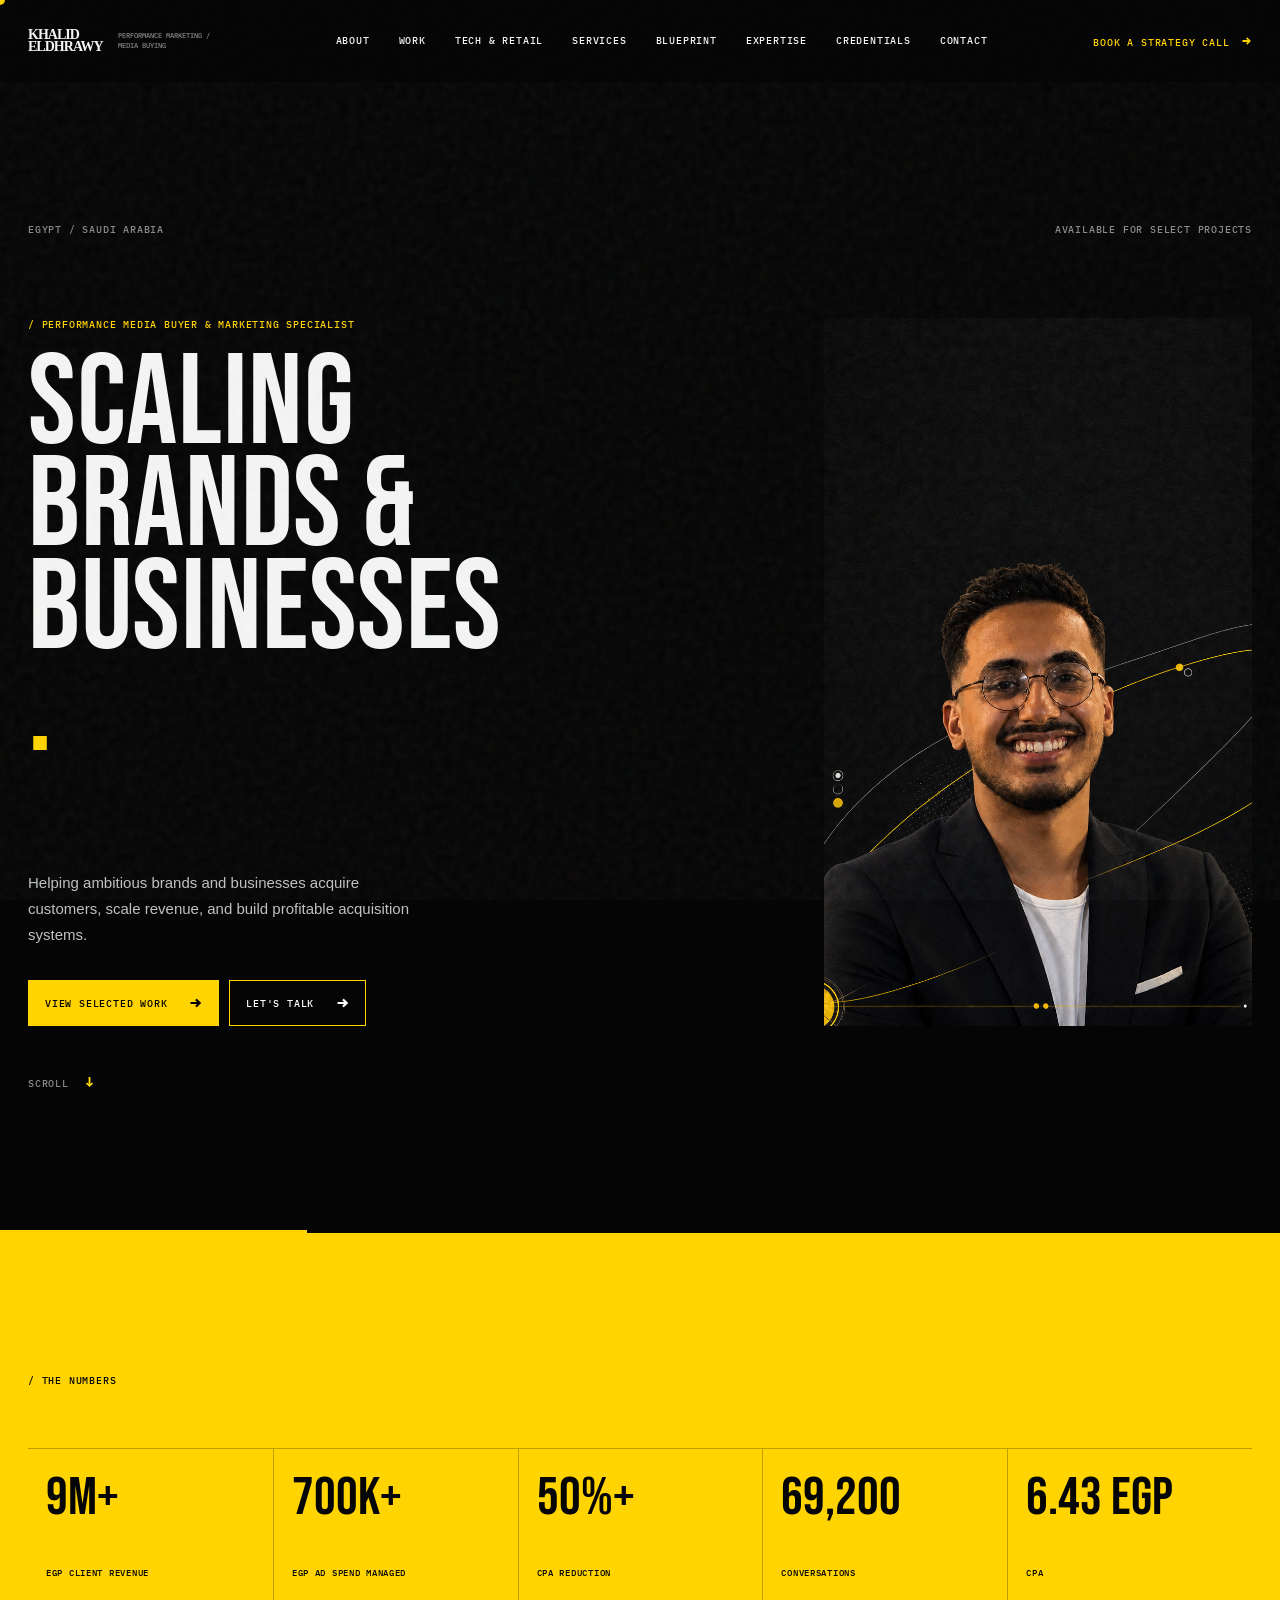
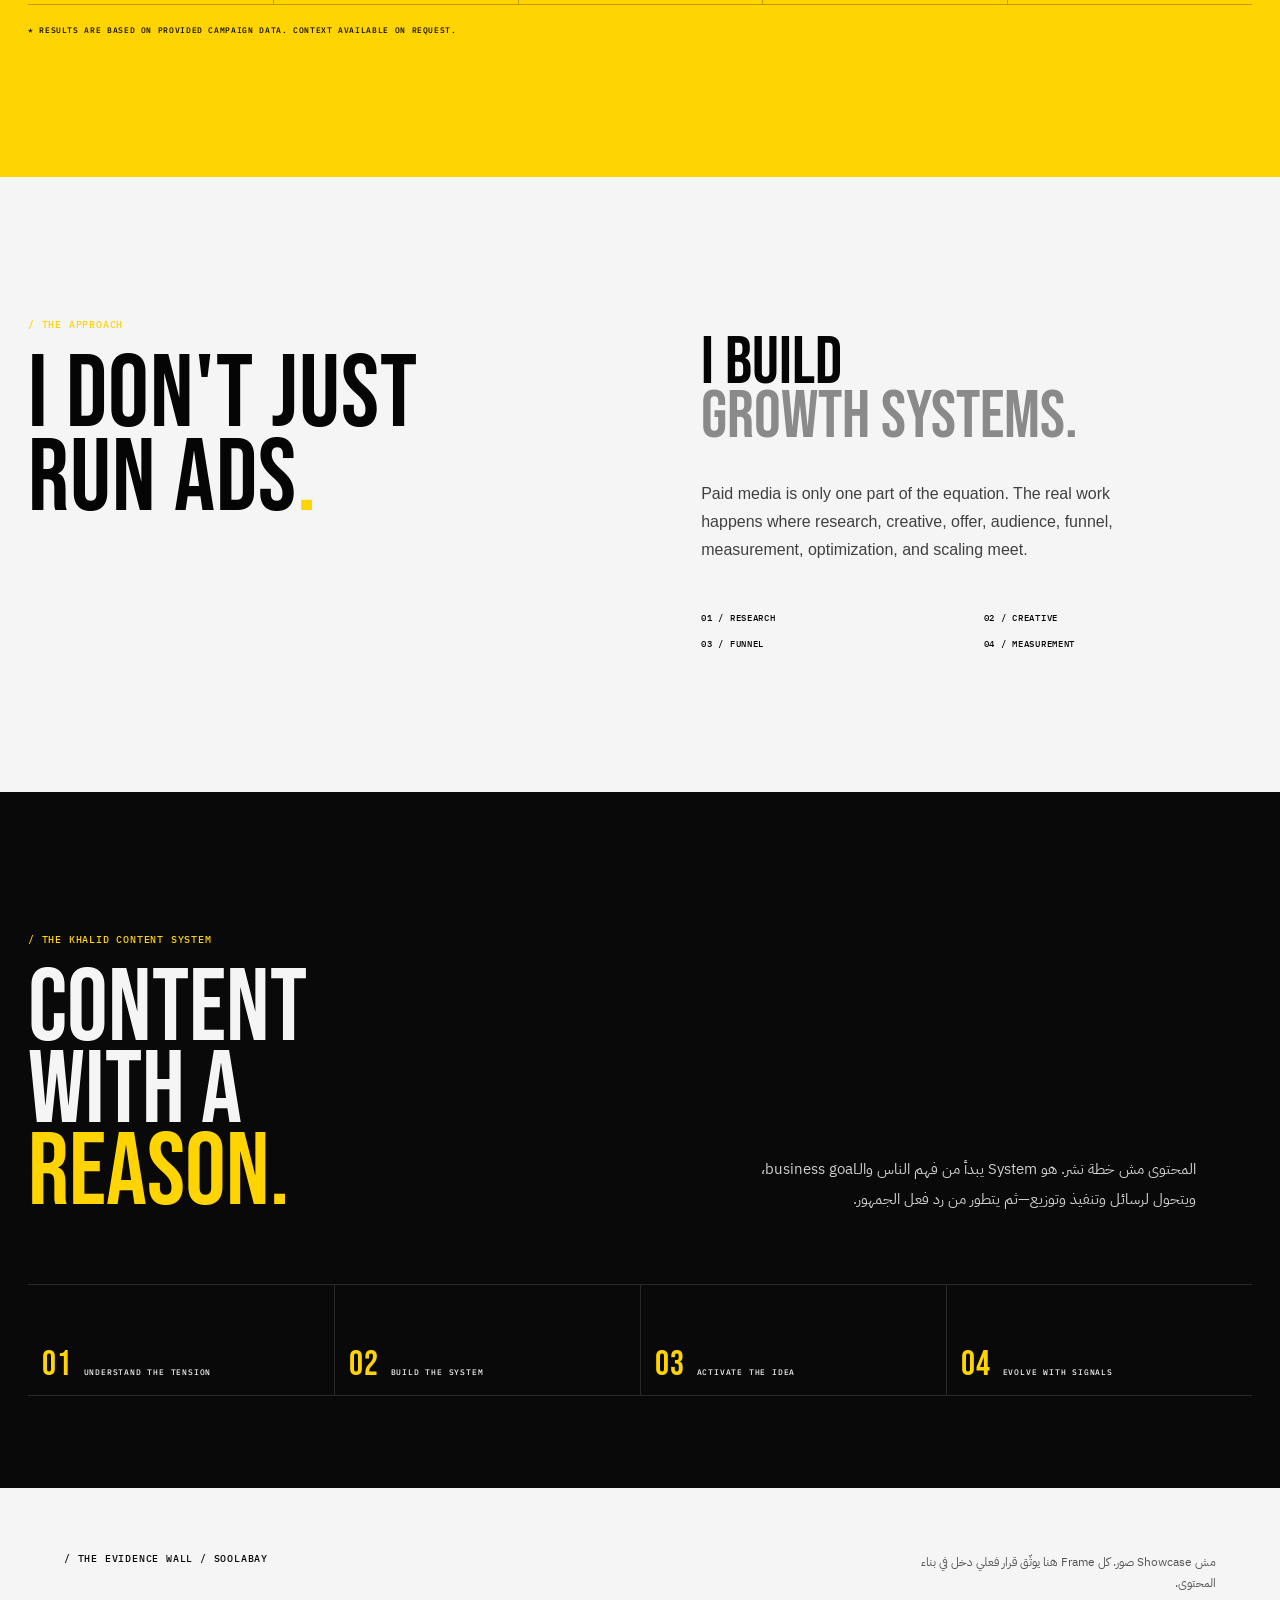
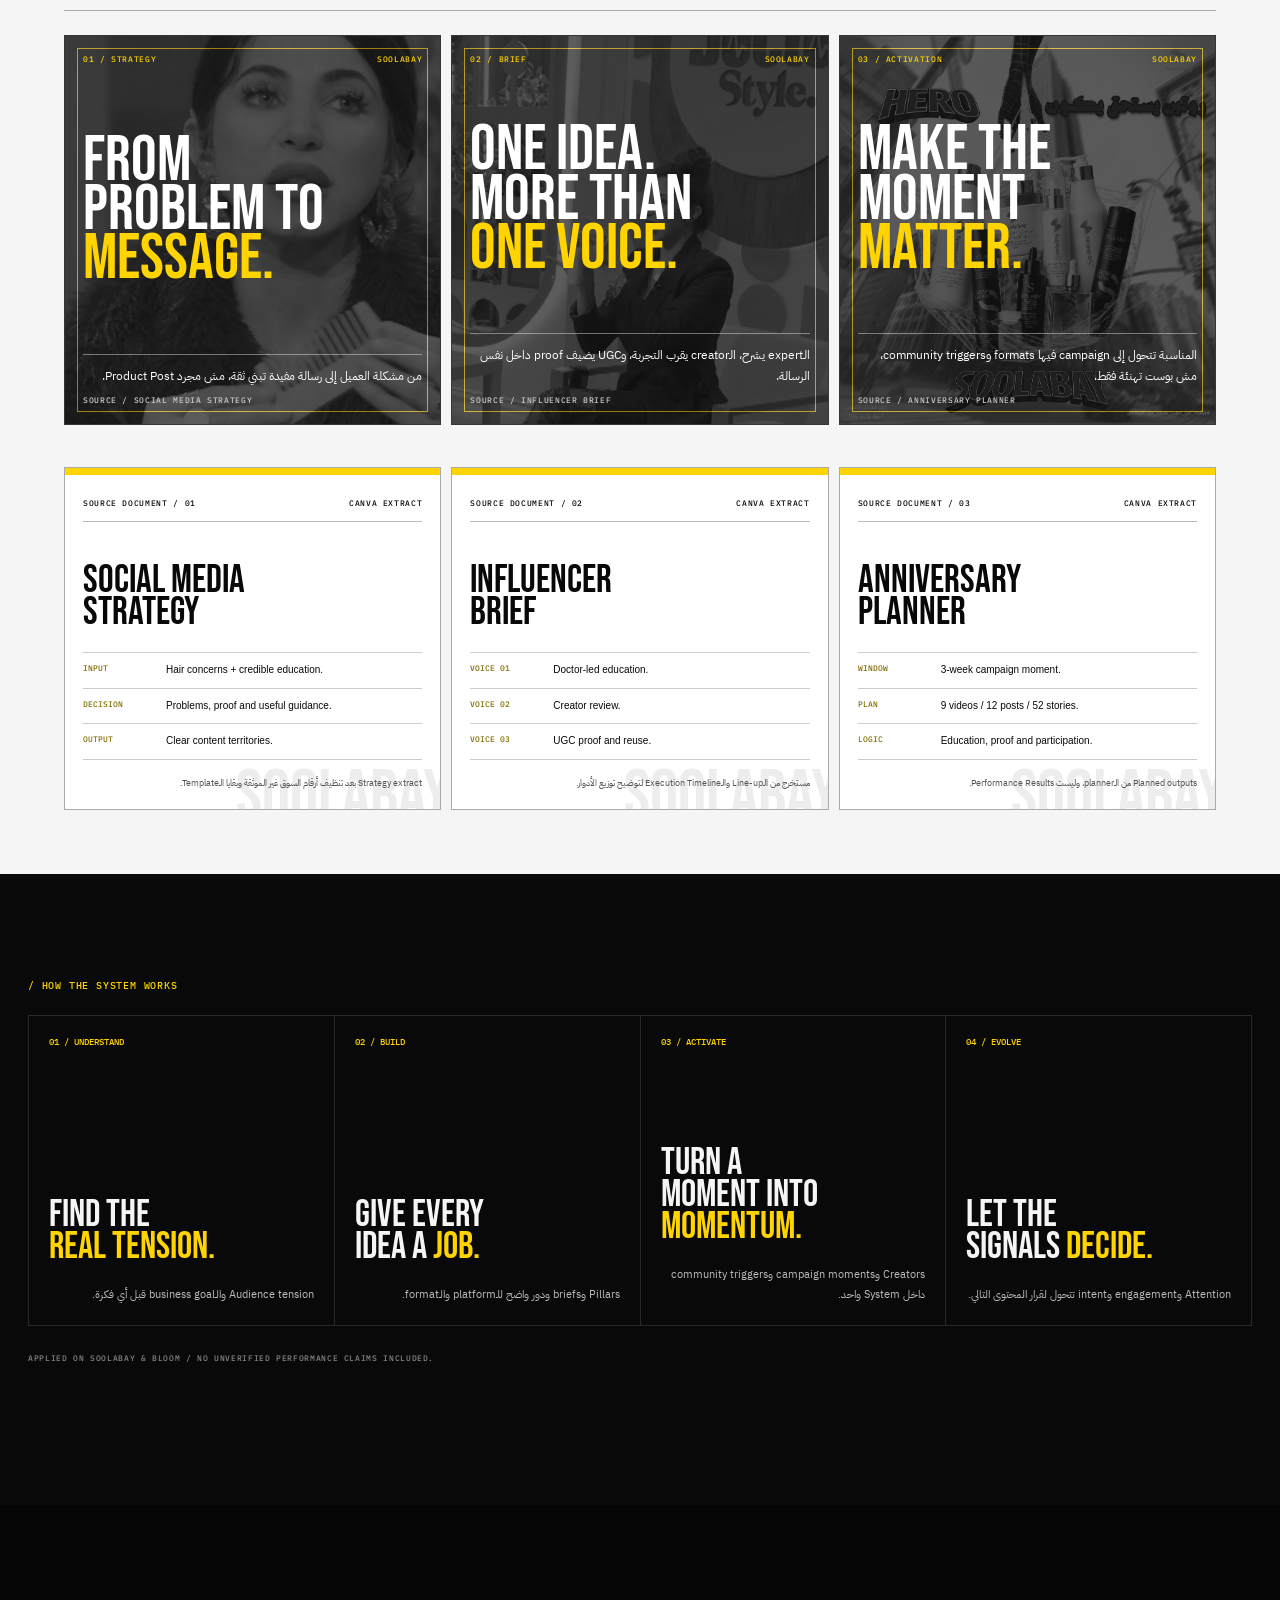
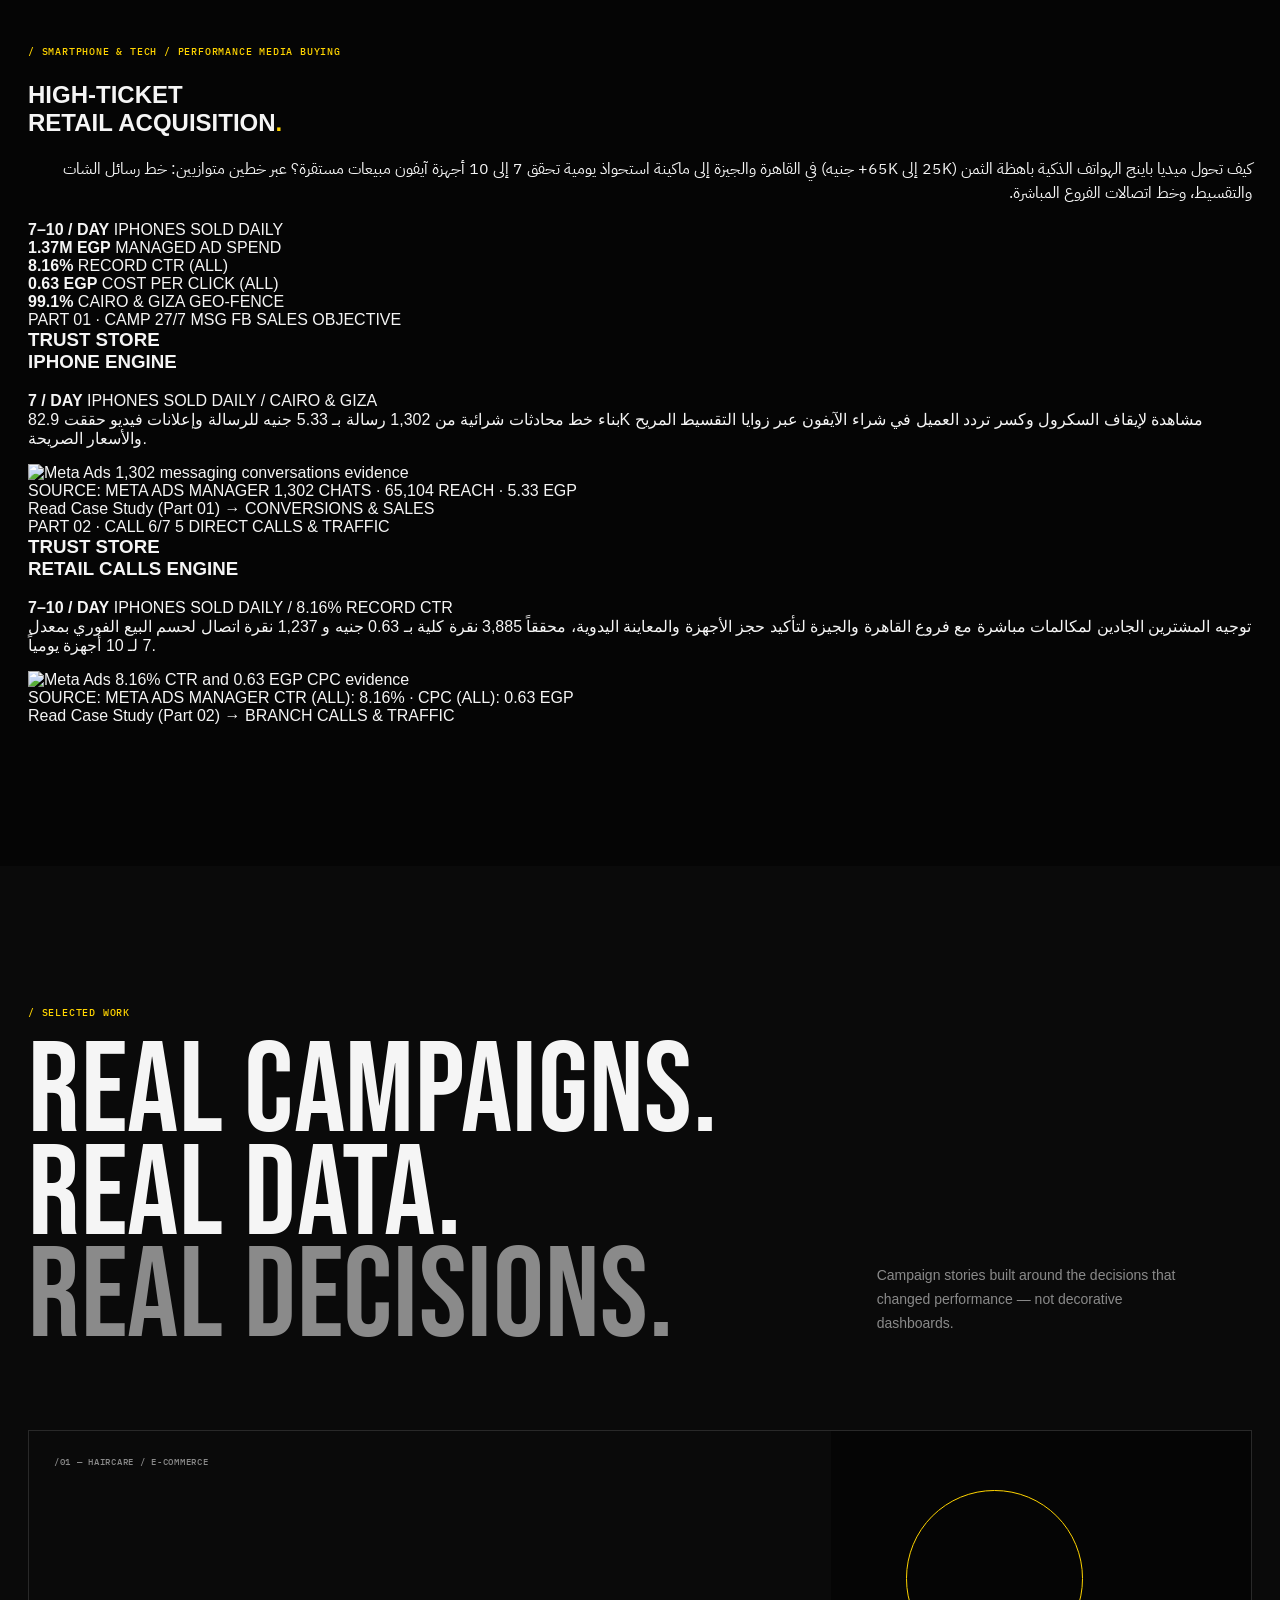
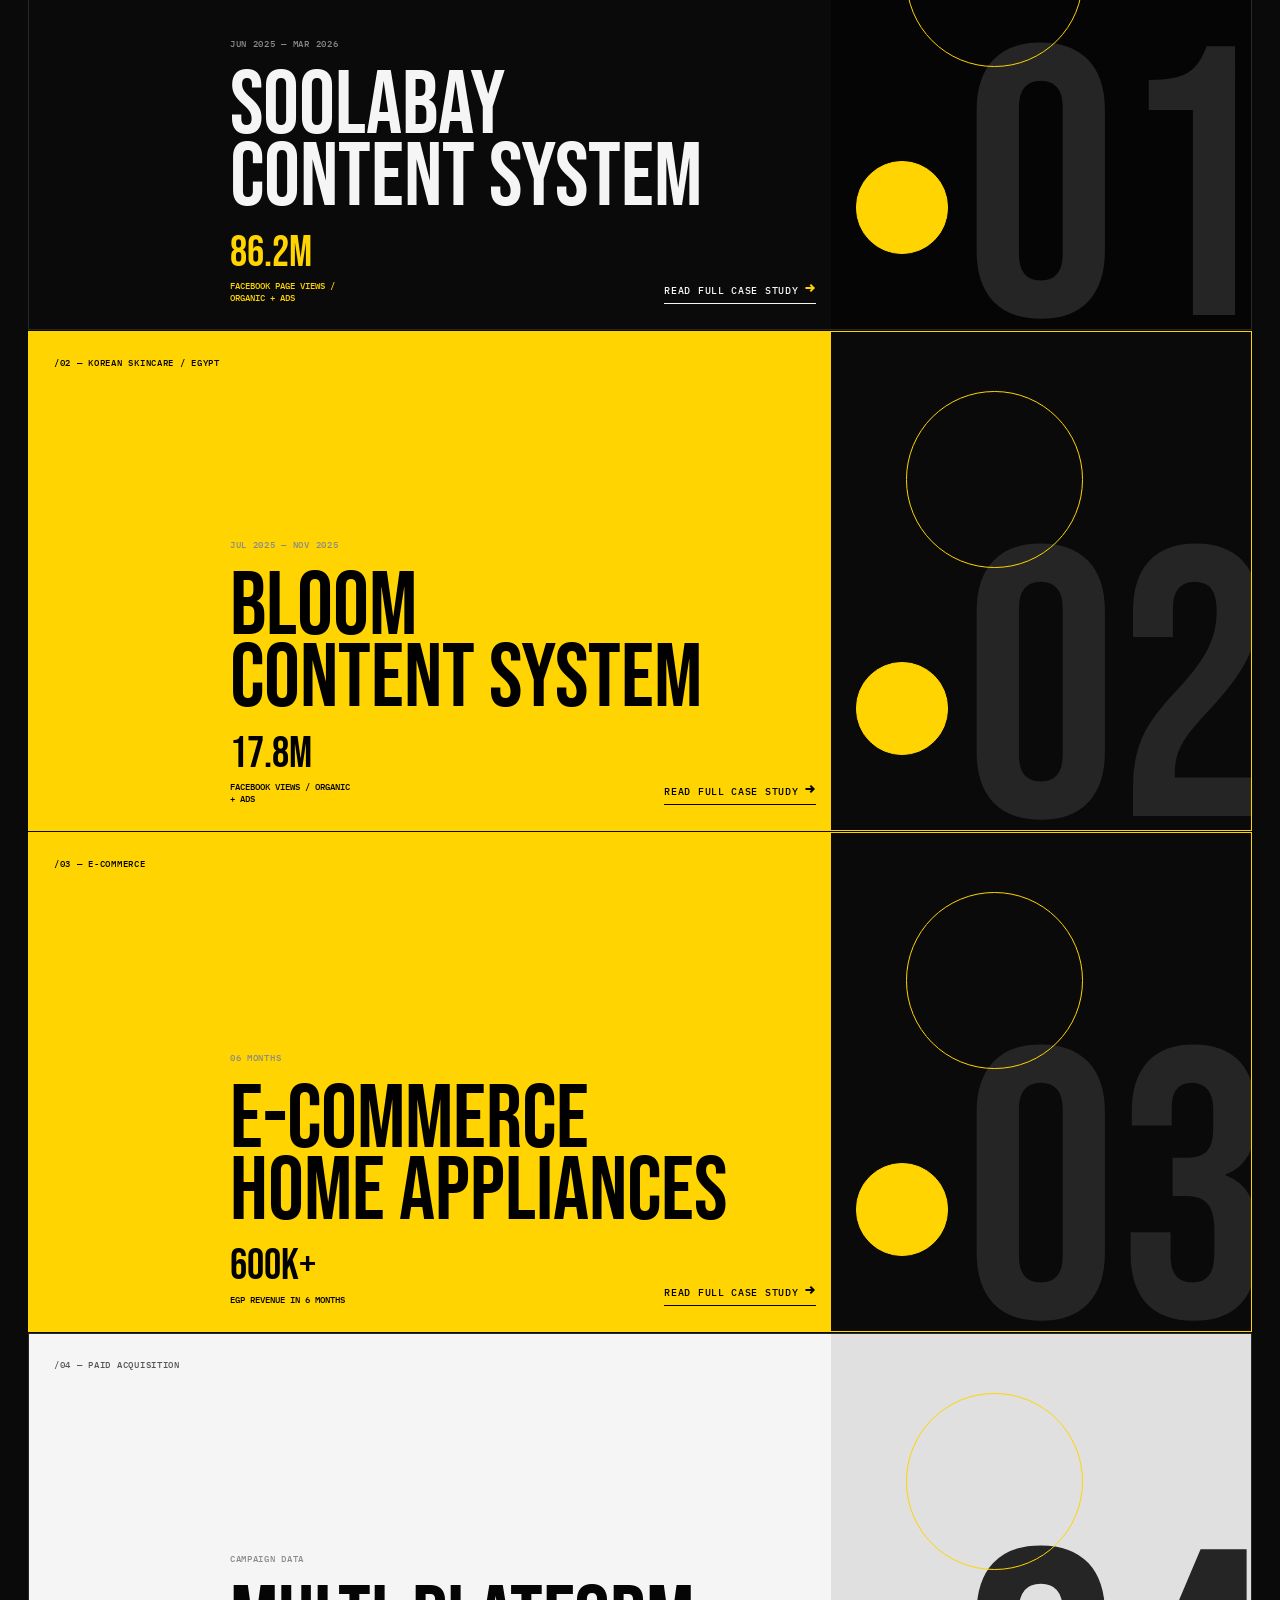
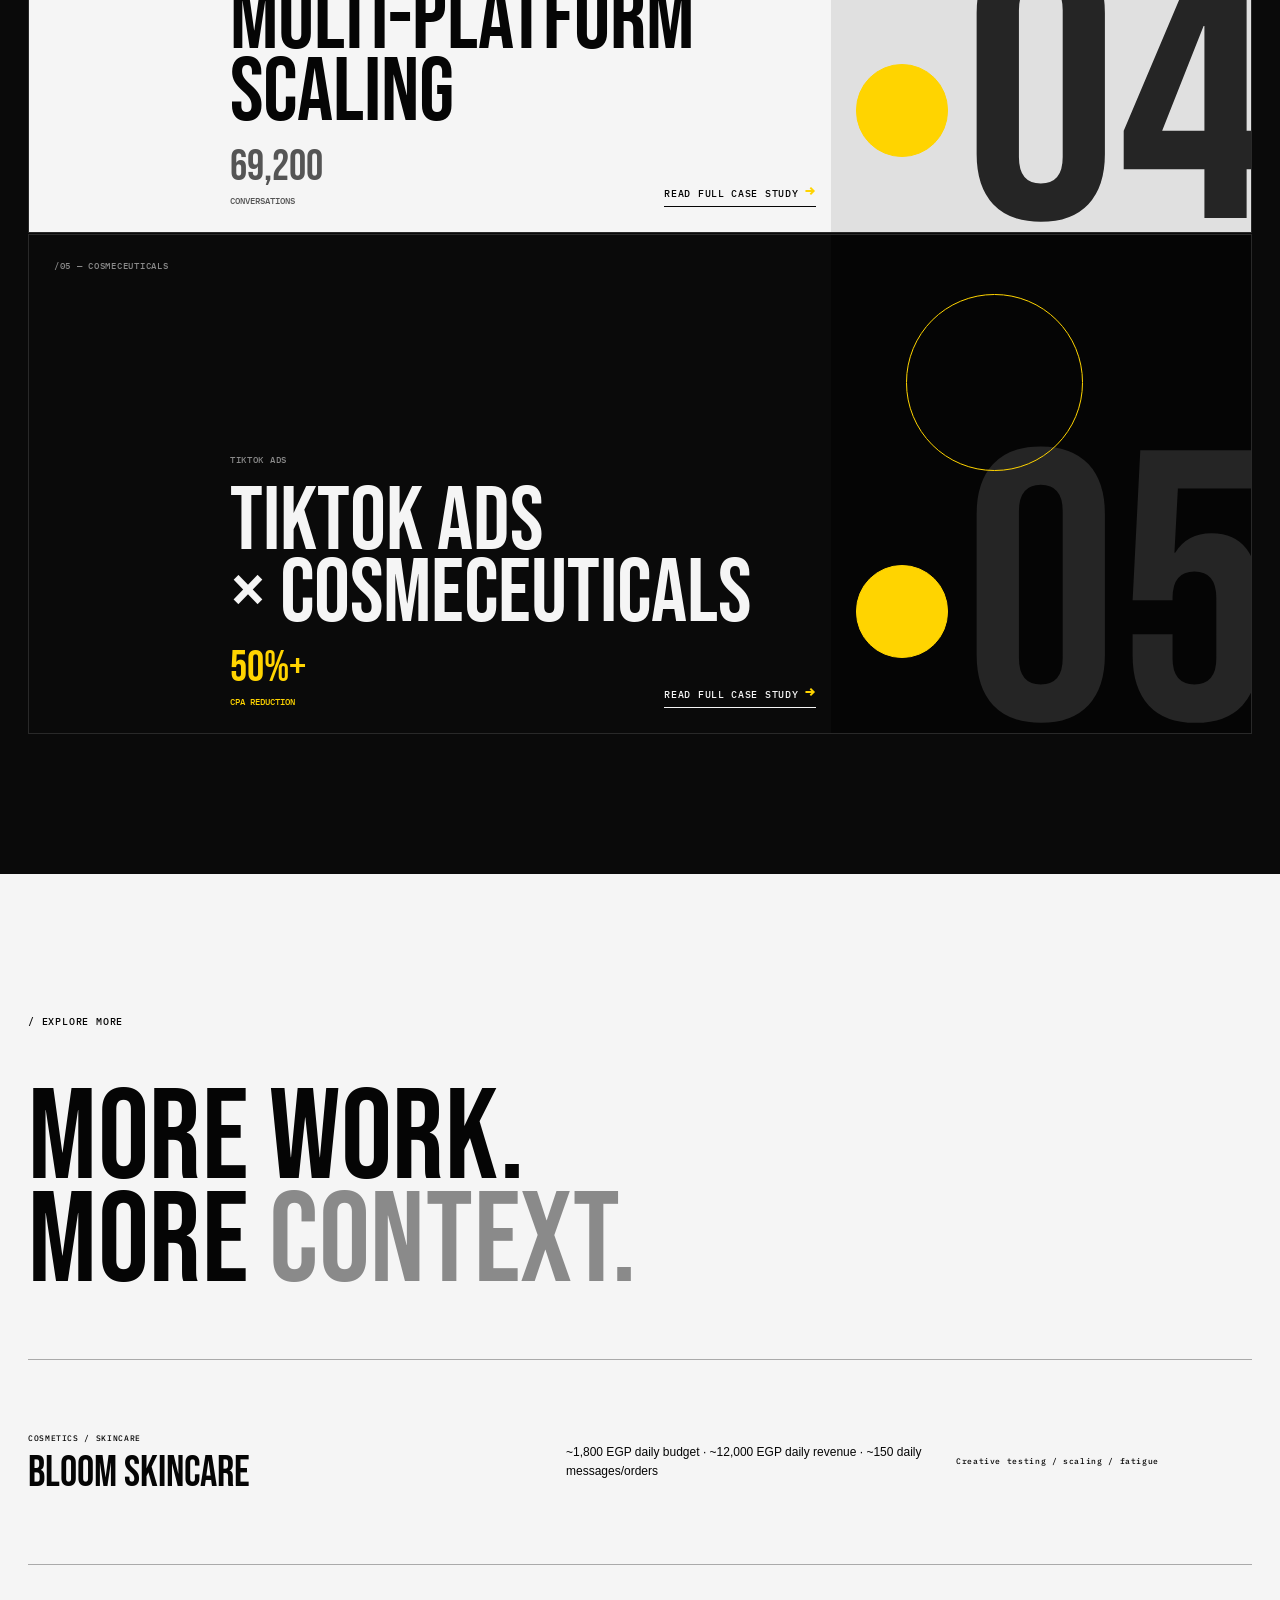
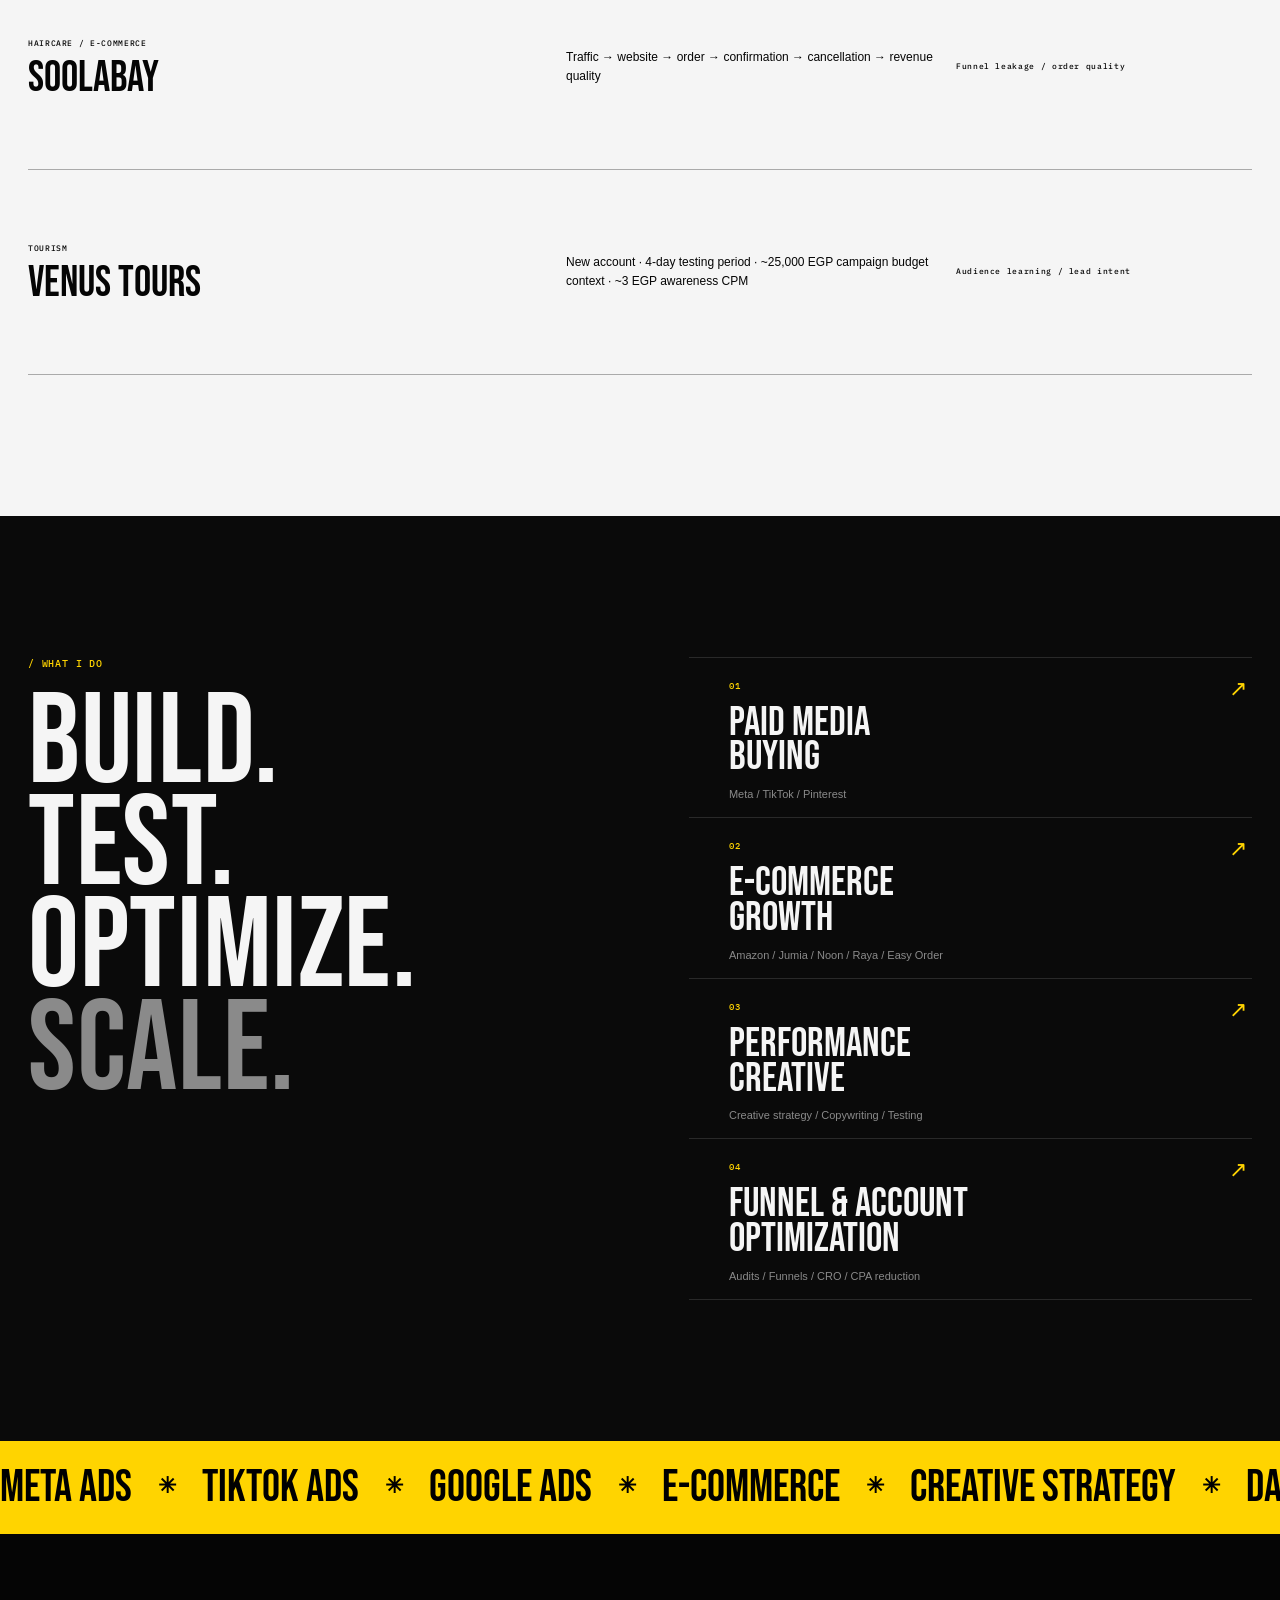
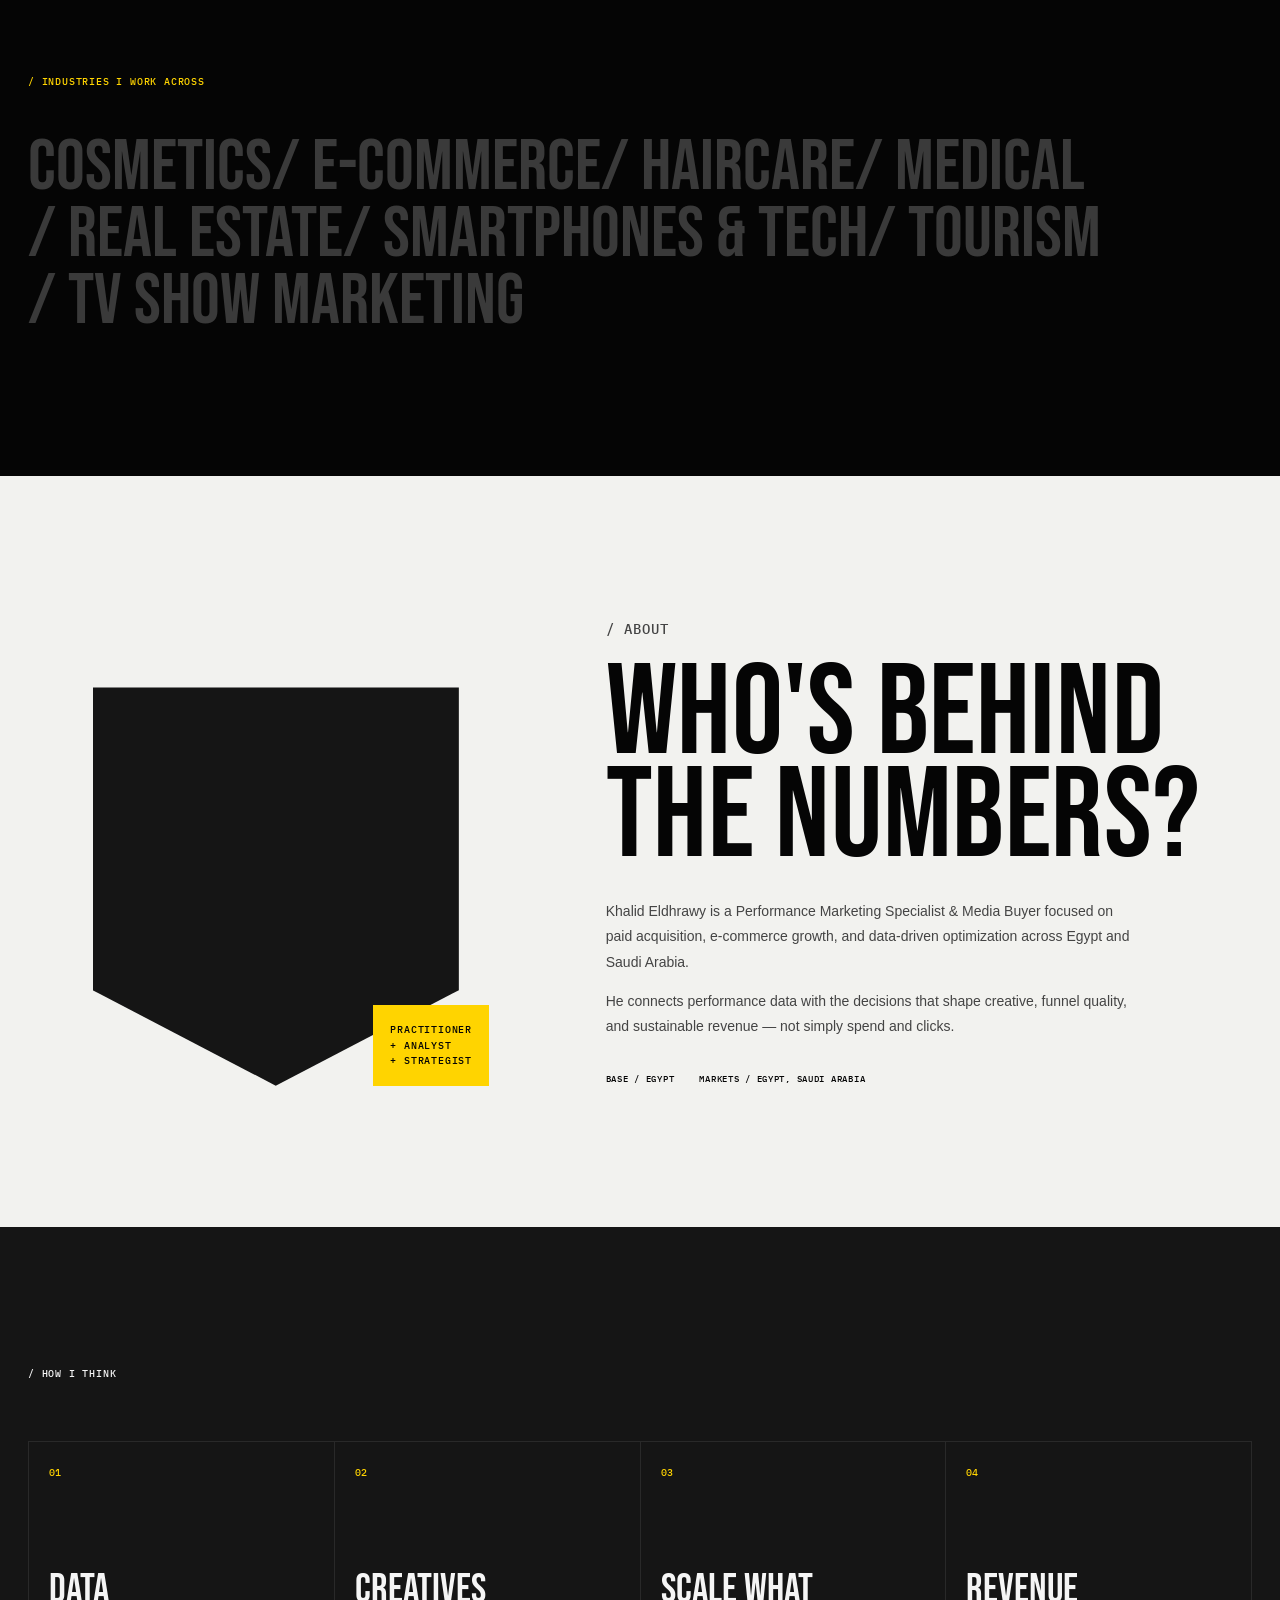
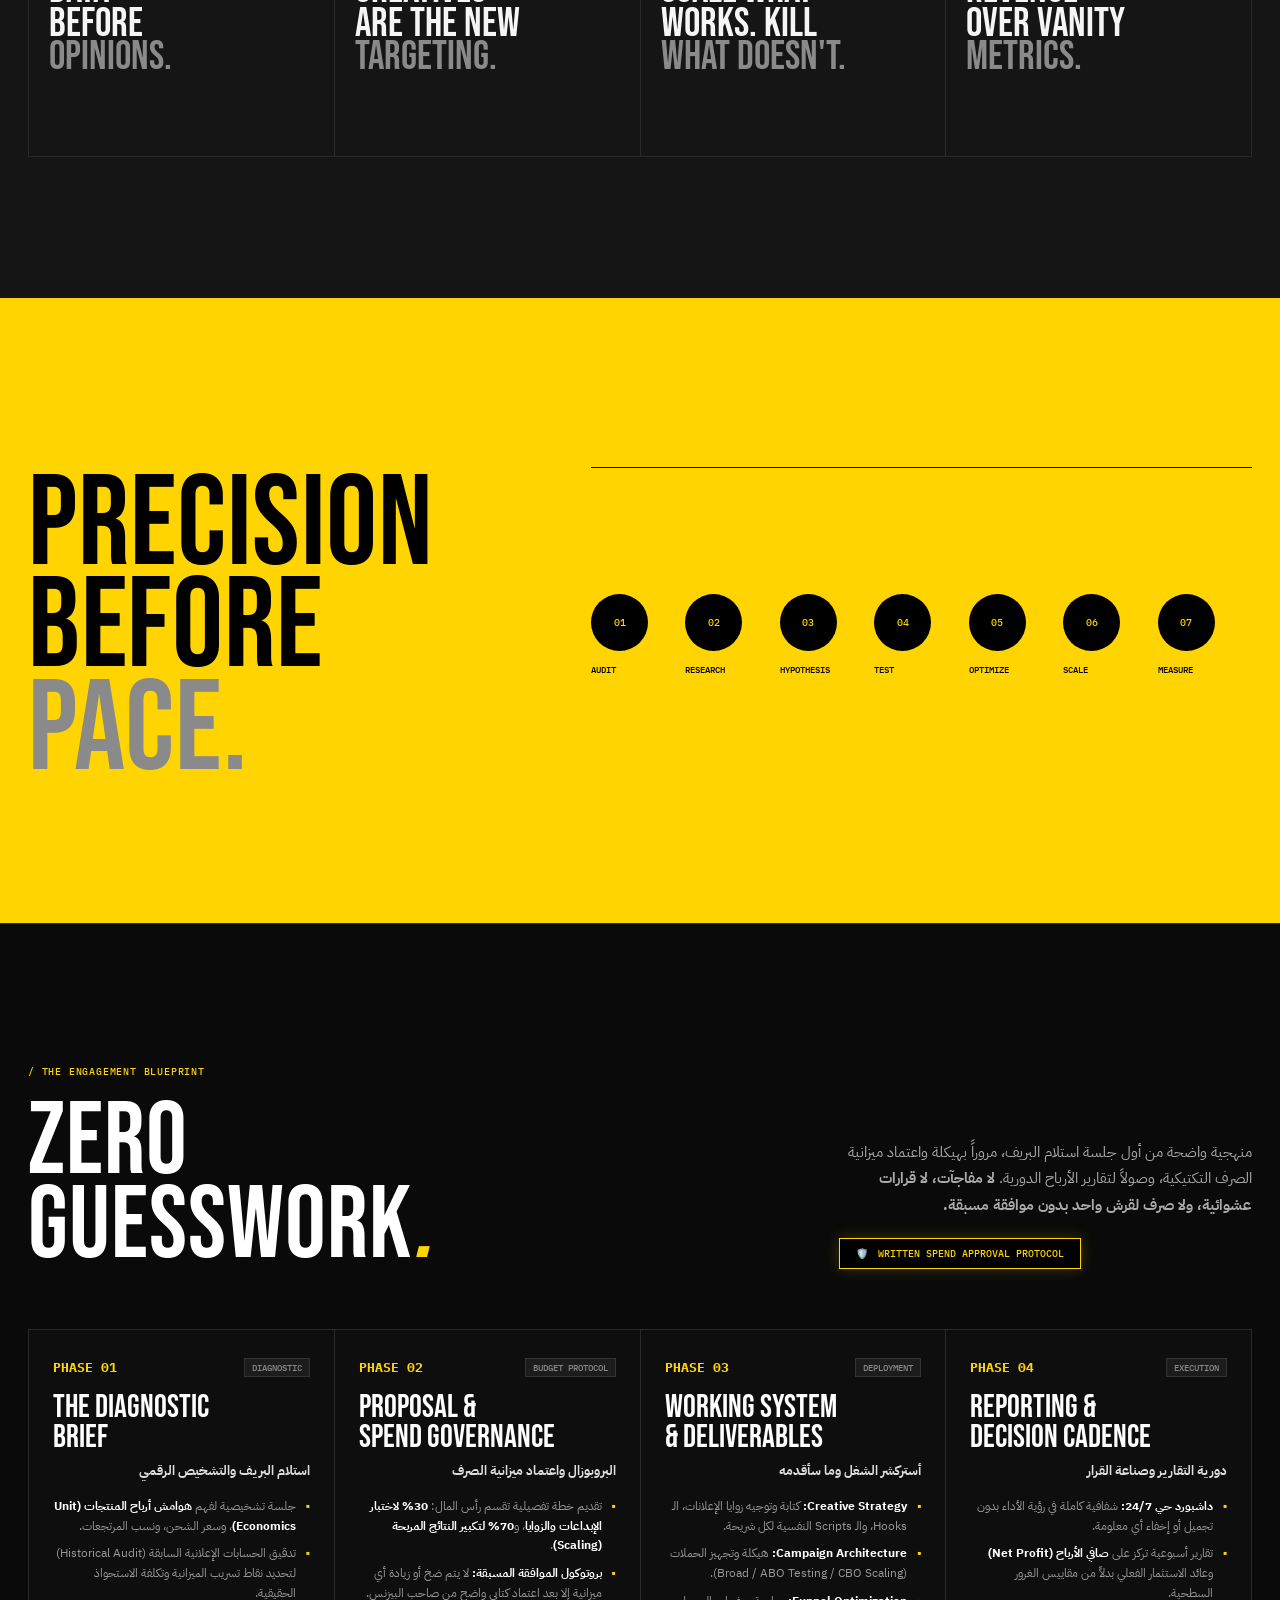
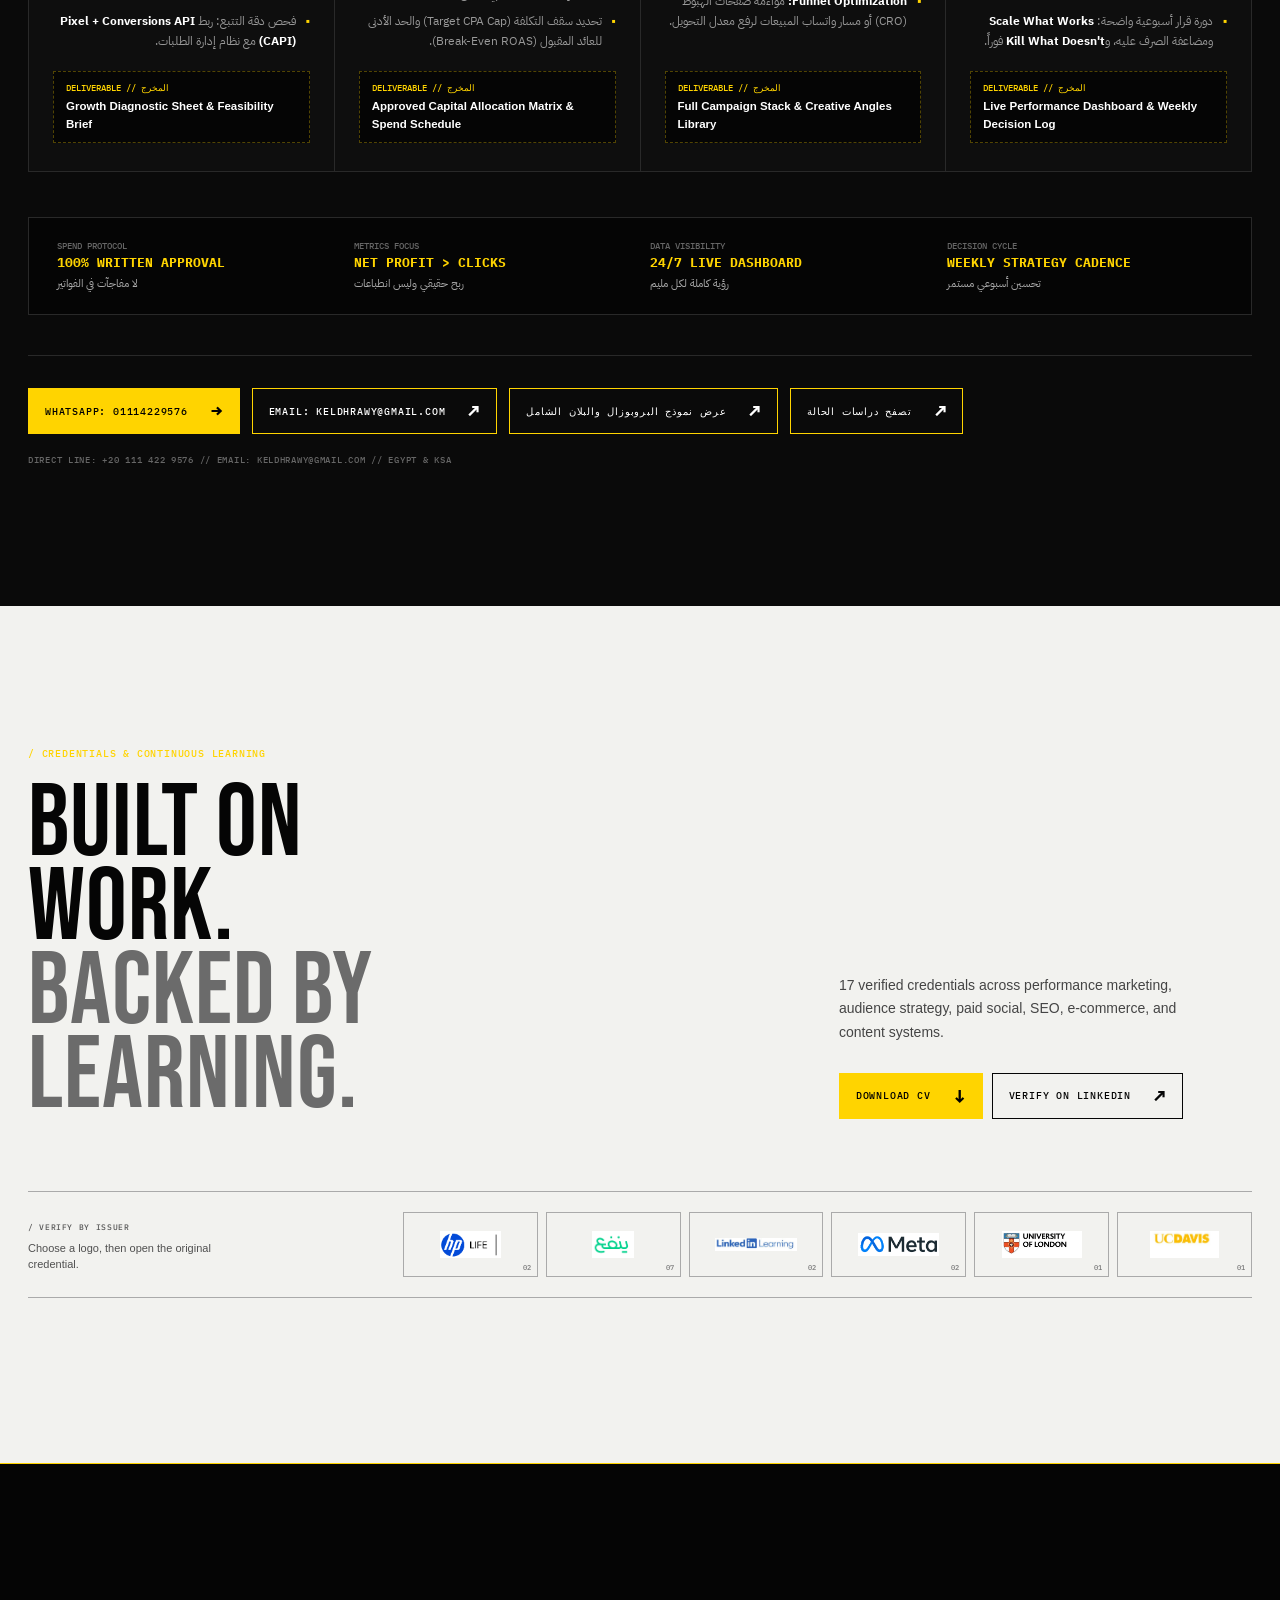
==== commit a9e089db: "Add files via upload" ====
--- a/index.html
+++ b/index.html
@@ -2,32 +2,513 @@
 <html lang="en">
 <head>
   <meta charset="UTF-8" /><meta name="viewport" content="width=device-width, initial-scale=1.0" />
-  <title>Khalid Eldhrawy | Performance Marketing Specialist & Media Buyer</title>
-  <meta name="description" content="Performance Marketing Specialist & Media Buyer helping e-commerce and growth-focused brands scale through Meta Ads, TikTok Ads, funnel optimization and data-driven acquisition." />
-  <meta property="og:title" content="Khalid Eldhrawy | Performance Marketing Specialist & Media Buyer" /><meta property="og:description" content="Data-led acquisition, creative strategy, and e-commerce growth." /><meta property="og:type" content="website" /><meta property="og:url" content="https://khalideldhrawy.com/" /><meta name="twitter:card" content="summary_large_image" />
-  <link rel="canonical" href="https://khalideldhrawy.com/" /><link rel="preconnect" href="https://fonts.googleapis.com" /><link rel="preconnect" href="https://fonts.gstatic.com" crossorigin /><link href="https://fonts.googleapis.com/css2?family=Bebas+Neue&family=IBM+Plex+Mono:wght@400;500;600;700;800&family=IBM+Plex+Sans+Arabic:wght@400;500;600;700&display=swap" rel="stylesheet" /><link rel="stylesheet" href="assets/styles.css" /><link rel="stylesheet" href="assets/content-system.css" /><link rel="stylesheet" href="assets/arabic-typography.css" /><link rel="stylesheet" href="assets/credentials.css" /><link rel="stylesheet" href="assets/hero-portrait.css" />
+  <title>Khalid Eldhrawy | Performance Media Buyer & Marketing Specialist</title>
+  <meta name="description" content="Performance Media Buyer & Marketing Specialist helping ambitious brands and businesses scale through Meta Ads, TikTok Ads, funnel optimization and data-driven acquisition." />
+  <meta property="og:title" content="Khalid Eldhrawy | Performance Media Buyer & Marketing Specialist" /><meta property="og:description" content="Data-led acquisition, creative strategy, and business growth." /><meta property="og:type" content="website" /><meta property="og:url" content="https://khalideldhrawy.com/" /><meta name="twitter:card" content="summary_large_image" />
+  <link rel="canonical" href="https://khalideldhrawy.com/" /><link rel="preconnect" href="https://fonts.googleapis.com" /><link rel="preconnect" href="https://fonts.gstatic.com" crossorigin /><link href="https://fonts.googleapis.com/css2?family=Bebas+Neue&family=IBM+Plex+Mono:wght@400;500;600;700;800&family=IBM+Plex+Sans+Arabic:wght@400;500;600;700&display=swap" rel="stylesheet" /><link rel="stylesheet" href="assets/styles.css" /><link rel="stylesheet" href="assets/content-system.css" /><link rel="stylesheet" href="assets/arabic-typography.css" /><link rel="stylesheet" href="assets/credentials.css" /><link rel="stylesheet" href="assets/hero-portrait.css" /><link rel="stylesheet" href="assets/blueprint.css" /><link rel="stylesheet" href="assets/tech-section.css" />
+  <style id="blueprint-inline-css">
+/* =========================================================
+   THE ENGAGEMENT BLUEPRINT SECTION
+   Scoped strictly under .blueprint to ensure 100% safety
+   ========================================================= */
+.blueprint {
+  background: #0a0a0a;
+  color: #fff;
+  border-top: 1px solid var(--line);
+  position: relative;
+}
+
+.blueprint-intro {
+  display: grid;
+  grid-template-columns: 1.25fr .75fr;
+  gap: 10%;
+  align-items: end;
+  margin-bottom: 60px;
+}
+
+.blueprint h2 {
+  margin: 0;
+  font: 400 clamp(4rem, 8vw, 8.5rem)/.82 'Bebas Neue', Impact, sans-serif;
+  letter-spacing: .01em;
+}
+
+.blueprint h2 i {
+  color: var(--yellow);
+  font-style: italic;
+}
+
+.blueprint-intro > div:last-child > p {
+  max-width: 440px;
+  margin: 0 0 20px;
+  color: #aaa;
+  font-size: 14.5px;
+  line-height: 1.8;
+}
+
+.blueprint-stamp {
+  display: inline-flex;
+  align-items: center;
+  gap: 10px;
+  background: #000;
+  border: 1px solid var(--yellow);
+  padding: 8px 16px;
+  font: 500 10px 'IBM Plex Mono', monospace;
+  color: var(--yellow);
+  box-shadow: 0 0 15px rgba(255, 212, 0, 0.2);
+}
+
+.blueprint-grid {
+  display: grid;
+  grid-template-columns: repeat(4, 1fr);
+  border-top: 1px solid var(--line);
+  border-left: 1px solid var(--line);
+  margin-bottom: 45px;
+}
+
+.blueprint-card {
+  min-height: 440px;
+  padding: 28px 24px;
+  border-right: 1px solid var(--line);
+  border-bottom: 1px solid var(--line);
+  background: #0e0e0e;
+  display: flex;
+  flex-direction: column;
+  justify-content: space-between;
+  transition: background .2s ease, border-color .2s ease;
+}
+
+.blueprint-card:hover {
+  background: #141414;
+}
+
+.blueprint-step-head {
+  display: flex;
+  justify-content: space-between;
+  align-items: center;
+  margin-bottom: 16px;
+}
+
+.blueprint-card b.step-num {
+  font: 700 13px 'IBM Plex Mono', monospace;
+  color: var(--yellow);
+}
+
+.blueprint-card span.step-badge {
+  font: 500 8.5px 'IBM Plex Mono', monospace;
+  padding: 3px 7px;
+  background: rgba(255, 255, 255, 0.06);
+  border: 1px solid rgba(255, 255, 255, 0.1);
+  color: #888;
+}
+
+.blueprint-card:hover span.step-badge {
+  border-color: rgba(255, 212, 0, 0.4);
+  color: var(--yellow);
+}
+
+.blueprint-card h3 {
+  font: 400 32px/.95 'Bebas Neue', Impact, sans-serif;
+  color: #fff;
+  margin: 0 0 8px;
+}
+
+.blueprint-card p.step-ar {
+  font-size: 13px;
+  font-weight: 700;
+  color: #ddd;
+  margin: 0 0 16px;
+  line-height: 1.5;
+}
+
+.blueprint-card ul {
+  list-style: none;
+  padding: 0;
+  margin: 0 0 20px;
+  display: flex;
+  flex-direction: column;
+  gap: 8px;
+}
+
+.blueprint-card li {
+  font-size: 12px;
+  line-height: 1.65;
+  color: #999;
+  position: relative;
+  padding-right: 14px;
+}
+
+.blueprint-card li:before {
+  content: '▪';
+  position: absolute;
+  right: 0;
+  color: var(--yellow);
+}
+
+.blueprint-card li strong {
+  color: #fff;
+}
+
+.blueprint-deliverable {
+  margin-top: auto;
+  background: #050505;
+  border: 1px dashed rgba(255, 212, 0, 0.3);
+  padding: 10px 12px;
+}
+
+.blueprint-deliverable small {
+  display: block;
+  font: 500 8.5px 'IBM Plex Mono', monospace;
+  color: var(--yellow);
+  text-transform: uppercase;
+  margin-bottom: 3px;
+}
+
+.blueprint-deliverable span {
+  font-size: 11.5px;
+  font-weight: 700;
+  color: #fff;
+}
+
+.blueprint-bar {
+  border: 1px solid var(--line);
+  background: #050505;
+  padding: 22px 28px;
+  display: grid;
+  grid-template-columns: repeat(4, 1fr);
+  gap: 20px;
+  margin-bottom: 40px;
+}
+
+.blueprint-bar-item span {
+  display: block;
+  font: 500 9px 'IBM Plex Mono', monospace;
+  color: #666;
+  margin-bottom: 3px;
+}
+
+.blueprint-bar-item b {
+  display: block;
+  font: 700 13px 'IBM Plex Mono', monospace;
+  color: var(--yellow);
+  margin-bottom: 2px;
+}
+
+.blueprint-bar-item small {
+  font-size: 11px;
+  color: #aaa;
+}
+
+.blueprint-actions {
+  display: flex;
+  justify-content: space-between;
+  align-items: center;
+  flex-wrap: wrap;
+  gap: 20px;
+  border-top: 1px solid var(--line);
+  padding-top: 32px;
+}
+
+.blueprint-actions .links {
+  display: flex;
+  gap: 12px;
+  flex-wrap: wrap;
+}
+
+.blueprint-actions .meta {
+  font: 500 9px 'IBM Plex Mono', monospace;
+  color: #666;
+}
+
+@media (max-width: 900px) {
+  .blueprint-intro {
+    grid-template-columns: 1fr;
+    gap: 30px;
+  }
+  .blueprint-grid {
+    grid-template-columns: repeat(2, 1fr);
+  }
+  .blueprint-bar {
+    grid-template-columns: repeat(2, 1fr);
+  }
+}
+
+@media (max-width: 600px) {
+  .blueprint-grid {
+    grid-template-columns: 1fr;
+  }
+  .blueprint-bar {
+    grid-template-columns: 1fr;
+  }
+  .blueprint-card {
+    min-height: auto;
+  }
+}
+  </style>
 </head>
 <body>
   <a class="skip-link" href="#main">Skip to content</a><div class="grain" aria-hidden="true"></div><div class="cursor" aria-hidden="true"></div>
-  <header class="header" id="top"><a class="logo" href="#top" aria-label="Khalid Eldhrawy home"><strong>KHALID<br>ELDHRAWY</strong><small>PERFORMANCE MARKETING / MEDIA BUYING</small></a><nav class="desktop-nav" aria-label="Primary navigation"><a href="#about">About</a><a href="#work">Work</a><a href="#services">Services</a><a href="#expertise">Expertise</a><a href="#credentials">Credentials</a><a href="#contact">Contact</a></nav><a class="call-link" href="#contact">Book a strategy call <b>→</b></a><button class="menu-button" aria-expanded="false" aria-controls="mobile-menu"><span></span><span></span><span class="sr-only">Open menu</span></button></header>
-  <div id="mobile-menu" class="mobile-menu" aria-hidden="true"><nav aria-label="Mobile navigation"><a href="#about">About</a><a href="#work">Work</a><a href="#services">Services</a><a href="#expertise">Expertise</a><a href="#credentials">Credentials</a><a href="#contact">Contact</a></nav><p>/ AVAILABLE FOR SELECT PROJECTS</p></div>
+  <header class="header" id="top"><a class="logo" href="#top" aria-label="Khalid Eldhrawy home"><strong>KHALID<br>ELDHRAWY</strong><small>PERFORMANCE MARKETING / MEDIA BUYING</small></a><nav class="desktop-nav" aria-label="Primary navigation"><a href="#about">About</a><a href="#work">Work</a><a href="#smartphone-tech">Tech &amp; Retail</a><a href="#services">Services</a><a href="#blueprint">Blueprint</a><a href="#expertise">Expertise</a><a href="#credentials">Credentials</a><a href="#contact">Contact</a></nav><a class="call-link" href="#contact">Book a strategy call <b>→</b></a><button class="menu-button" aria-expanded="false" aria-controls="mobile-menu"><span></span><span></span><span class="sr-only">Open menu</span></button></header>
+  <div id="mobile-menu" class="mobile-menu" aria-hidden="true"><nav aria-label="Mobile navigation"><a href="#about">About</a><a href="#work">Work</a><a href="#smartphone-tech">Tech &amp; Retail</a><a href="#services">Services</a><a href="#blueprint">Blueprint</a><a href="#expertise">Expertise</a><a href="#credentials">Credentials</a><a href="#contact">Contact</a></nav><p>/ AVAILABLE FOR SELECT PROJECTS</p></div>
   <main id="main">
-    <section class="hero section-pad"><div class="hero-meta mono"><span>EGYPT / SAUDI ARABIA</span><span>AVAILABLE FOR SELECT PROJECTS</span></div><div class="hero-copy"><p class="kicker">/ PERFORMANCE MARKETING SPECIALIST & MEDIA BUYER</p><h1><span>SCALING</span><span>E-COMMERCE</span><span>BRANDS<span class="dot">.</span></span></h1><p class="hero-sub">Through data-driven performance marketing, creative strategy, and acquisition systems built to scale.</p><div class="hero-actions"><a class="button yellow" href="#work">View selected work <b>→</b></a><a class="button ghost" href="#contact">Let's talk <b>→</b></a></div></div><div class="hero-visual hero-floating"><img class="hero-portrait hero-editorial" src="assets/images/khalid-hero-black-editorial.png" alt="Khalid Eldhrawy, Performance Marketing Specialist and Media Buyer" fetchpriority="high" /></div><a class="scroll-cue mono" href="#numbers">SCROLL <b>↓</b></a><div class="yellow-rule"></div></section>
+    <section class="hero section-pad"><div class="hero-meta mono"><span>EGYPT / SAUDI ARABIA</span><span>AVAILABLE FOR SELECT PROJECTS</span></div><div class="hero-copy"><p class="kicker">/ PERFORMANCE MEDIA BUYER & MARKETING SPECIALIST</p><h1><span>SCALING</span><span>BRANDS &amp;</span><span>BUSINESSES<span class="dot">.</span></span></h1><p class="hero-sub">Helping ambitious brands and businesses acquire customers, scale revenue, and build profitable acquisition systems.</p><div class="hero-actions"><a class="button yellow" href="#work">View selected work <b>→</b></a><a class="button ghost" href="#contact">Let's talk <b>→</b></a></div></div><div class="hero-visual hero-floating"><img class="hero-portrait hero-editorial" src="assets/images/khalid-hero-black-editorial.png" alt="Khalid Eldhrawy, Performance Media Buyer and Marketing Specialist" fetchpriority="high" /></div><a class="scroll-cue mono" href="#numbers">SCROLL <b>↓</b></a><div class="yellow-rule"></div></section>
     <section id="numbers" class="numbers section-pad reveal"><div class="section-label mono">/ THE NUMBERS</div><div class="metrics-grid" data-metrics></div><p class="data-note mono">* RESULTS ARE BASED ON PROVIDED CAMPAIGN DATA. CONTEXT AVAILABLE ON REQUEST.</p></section>
     <section class="manifesto section-pad reveal"><div class="manifesto-title"><p class="kicker">/ THE APPROACH</p><h2>I DON'T JUST<br>RUN ADS<span class="dot">.</span></h2></div><div class="manifesto-copy"><h3>I BUILD<br><i>GROWTH SYSTEMS.</i></h3><p>Paid media is only one part of the equation. The real work happens where research, creative, offer, audience, funnel, measurement, optimization, and scaling meet.</p><div class="system-list mono"><span>01 / RESEARCH</span><span>02 / CREATIVE</span><span>03 / FUNNEL</span><span>04 / MEASUREMENT</span></div></div></section>
     <section id="content-system" class="content-system section-pad"><div class="content-system-hero reveal"><div><p class="kicker">/ THE KHALID CONTENT SYSTEM</p><h2>CONTENT<br>WITH A<br><i>REASON.</i></h2></div><p lang="ar" dir="rtl">المحتوى مش خطة نشر. هو System يبدأ من فهم الناس والـbusiness goal، ويتحول لرسائل وتنفيذ وتوزيع—ثم يتطور من رد فعل الجمهور.</p></div><div class="content-system-steps mono reveal"><span><b>01</b> UNDERSTAND THE TENSION</span><span><b>02</b> BUILD THE SYSTEM</span><span><b>03</b> ACTIVATE THE IDEA</span><span><b>04</b> EVOLVE WITH SIGNALS</span></div><div class="content-evidence reveal"><div class="content-evidence-head"><b class="mono">/ THE EVIDENCE WALL / SOOLABAY</b><p lang="ar" dir="rtl">مش Showcase صور. كل Frame هنا يوثّق قرار فعلي دخل في بناء المحتوى.</p></div><div class="content-evidence-grid"><article class="content-proof-card"><img src="case-studies/soolabay-content-system/soolabay-evidence/reel-tangle-education.jpg" alt="Soolabay educational content example" /><div class="content-proof-top mono"><span>01 / STRATEGY</span><span>SOOLABAY</span></div><h3>FROM<br>PROBLEM TO<br><i>MESSAGE.</i></h3><div><p lang="ar" dir="rtl">من مشكلة العميل إلى رسالة مفيدة تبني ثقة، مش مجرد Product Post.</p><small class="mono">SOURCE / SOCIAL MEDIA STRATEGY</small></div></article><article class="content-proof-card"><img src="case-studies/soolabay-content-system/soolabay-evidence/reel-doctor-experience.jpg" alt="Soolabay doctor-led content example" /><div class="content-proof-top mono"><span>02 / BRIEF</span><span>SOOLABAY</span></div><h3>ONE IDEA.<br>MORE THAN<br><i>ONE VOICE.</i></h3><div><p lang="ar" dir="rtl">الـexpert يشرح، الـcreator يقرب التجربة، وUGC يضيف proof داخل نفس الرسالة.</p><small class="mono">SOURCE / INFLUENCER BRIEF</small></div></article><article class="content-proof-card"><img src="case-studies/soolabay-content-system/soolabay-evidence/direction-03.jpg" alt="Soolabay campaign visual direction example" /><div class="content-proof-top mono"><span>03 / ACTIVATION</span><span>SOOLABAY</span></div><h3>MAKE THE<br>MOMENT<br><i>MATTER.</i></h3><div><p lang="ar" dir="rtl">المناسبة تتحول إلى campaign فيها formats وcommunity triggers، مش بوست تهنئة فقط.</p><small class="mono">SOURCE / ANNIVERSARY PLANNER</small></div></article></div><div class="content-docs"><article><div class="content-doc-head mono"><span>SOURCE DOCUMENT / 01</span><span>CANVA EXTRACT</span></div><h3>SOCIAL MEDIA<br>STRATEGY</h3><dl><div><dt>INPUT</dt><dd>Hair concerns + credible education.</dd></div><div><dt>DECISION</dt><dd>Problems, proof and useful guidance.</dd></div><div><dt>OUTPUT</dt><dd>Clear content territories.</dd></div></dl><p lang="ar" dir="rtl">Strategy extract بعد تنظيف أرقام السوق غير الموثقة وبقايا الـTemplate.</p></article><article><div class="content-doc-head mono"><span>SOURCE DOCUMENT / 02</span><span>CANVA EXTRACT</span></div><h3>INFLUENCER<br>BRIEF</h3><dl><div><dt>VOICE 01</dt><dd>Doctor-led education.</dd></div><div><dt>VOICE 02</dt><dd>Creator review.</dd></div><div><dt>VOICE 03</dt><dd>UGC proof and reuse.</dd></div></dl><p lang="ar" dir="rtl">مستخرج من الـLine-up والـExecution Timeline لتوضيح توزيع الأدوار.</p></article><article><div class="content-doc-head mono"><span>SOURCE DOCUMENT / 03</span><span>CANVA EXTRACT</span></div><h3>ANNIVERSARY<br>PLANNER</h3><dl><div><dt>WINDOW</dt><dd>3-week campaign moment.</dd></div><div><dt>PLAN</dt><dd>9 videos / 12 posts / 52 stories.</dd></div><div><dt>LOGIC</dt><dd>Education, proof and participation.</dd></div></dl><p lang="ar" dir="rtl">Planned outputs من الـplanner، وليست Performance Results.</p></article></div></div><div class="content-system-method reveal"><p class="kicker">/ HOW THE SYSTEM WORKS</p><div class="content-method-list"><article><b>01 / UNDERSTAND</b><h3>FIND THE<br><i>REAL TENSION.</i></h3><p lang="ar" dir="rtl">Audience tension والـbusiness goal قبل أي فكرة.</p></article><article><b>02 / BUILD</b><h3>GIVE EVERY<br>IDEA A <i>JOB.</i></h3><p lang="ar" dir="rtl">Pillars وbriefs ودور واضح للـplatform والـformat.</p></article><article><b>03 / ACTIVATE</b><h3>TURN A<br>MOMENT INTO<br><i>MOMENTUM.</i></h3><p lang="ar" dir="rtl">Creators وcampaign moments وcommunity triggers داخل System واحد.</p></article><article><b>04 / EVOLVE</b><h3>LET THE<br>SIGNALS <i>DECIDE.</i></h3><p lang="ar" dir="rtl">Attention وengagement وintent تتحول لقرار المحتوى التالي.</p></article></div></div><p class="content-system-note mono">APPLIED ON SOOLABAY &amp; BLOOM / NO UNVERIFIED PERFORMANCE CLAIMS INCLUDED.</p></section>
+    <!-- SMARTPHONE & TECH / PERFORMANCE MEDIA BUYING SECTION -->
+    <section id="smartphone-tech" class="tech-section section-pad">
+      <div class="tech-hero reveal">
+        <div>
+          <p class="kicker">/ SMARTPHONE &amp; TECH / PERFORMANCE MEDIA BUYING</p>
+          <h2>HIGH-TICKET<br>RETAIL ACQUISITION<span class="dot">.</span></h2>
+        </div>
+        <p lang="ar" dir="rtl">
+          كيف تحول ميديا باينج الهواتف الذكية باهظة الثمن (25K إلى 65K+ جنيه) في القاهرة والجيزة إلى ماكينة استحواذ يومية تحقق 7 إلى 10 أجهزة آيفون مبيعات مستقرة؟ عبر خطين متوازيين: خط رسائل الشات والتقسيط، وخط اتصالات الفروع المباشرة.
+        </p>
+      </div>
+
+      <!-- TECH STATS STRIP -->
+      <div class="tech-stats-strip reveal">
+        <div class="tech-stat-item">
+          <b>7–10 / DAY</b>
+          <span>IPHONES SOLD DAILY</span>
+        </div>
+        <div class="tech-stat-item">
+          <b>1.37M EGP</b>
+          <span>MANAGED AD SPEND</span>
+        </div>
+        <div class="tech-stat-item">
+          <b>8.16%</b>
+          <span>RECORD CTR (ALL)</span>
+        </div>
+        <div class="tech-stat-item">
+          <b>0.63 EGP</b>
+          <span>COST PER CLICK (ALL)</span>
+        </div>
+        <div class="tech-stat-item">
+          <b>99.1%</b>
+          <span>CAIRO &amp; GIZA GEO-FENCE</span>
+        </div>
+      </div>
+
+      <!-- DUAL CASE STUDY SHOWCASE -->
+      <div class="tech-cards-grid">
+        
+        <!-- MODULE 01: IPHONE SALES & CONVERSATIONS ENGINE -->
+        <article class="tech-module-card reveal">
+          <div>
+            <div class="tech-module-top">
+              <span class="tech-module-kicker">PART 01 · CAMP 27/7 MSG FB</span>
+              <span class="tech-module-badge">SALES OBJECTIVE</span>
+            </div>
+            <h3>TRUST STORE<br>IPHONE ENGINE</h3>
+            <div class="tech-module-hero-metric">
+              <strong>7 / DAY</strong>
+              <span>IPHONES SOLD DAILY / CAIRO &amp; GIZA</span>
+            </div>
+            <p class="tech-module-desc">
+              بناء خط محادثات شرائية من 1,302 رسالة بـ 5.33 جنيه للرسالة وإعلانات فيديو حققت 82.9K مشاهدة لإيقاف السكرول وكسر تردد العميل في شراء الآيفون عبر زوايا التقسيط المريح والأسعار الصريحة.
+            </p>
+            <div class="tech-module-proof">
+              <img src="case-studies/trust-store-iphone/evidence/evidence_conversations.png" alt="Meta Ads 1,302 messaging conversations evidence">
+              <div class="tech-module-proof-note">
+                <span>SOURCE: META ADS MANAGER</span>
+                <span>1,302 CHATS · 65,104 REACH · 5.33 EGP</span>
+              </div>
+            </div>
+          </div>
+          <div class="tech-module-actions">
+            <a class="tech-module-link" href="case-studies/trust-store-iphone/">
+              Read Case Study (Part 01) <b>→</b>
+            </a>
+            <span class="tech-module-tag">CONVERSIONS &amp; SALES</span>
+          </div>
+        </article>
+
+        <!-- MODULE 02: RETAIL CALLS & FOOT TRAFFIC ENGINE -->
+        <article class="tech-module-card reveal">
+          <div>
+            <div class="tech-module-top">
+              <span class="tech-module-kicker">PART 02 · CALL 6/7 5</span>
+              <span class="tech-module-badge">DIRECT CALLS &amp; TRAFFIC</span>
+            </div>
+            <h3>TRUST STORE<br>RETAIL CALLS ENGINE</h3>
+            <div class="tech-module-hero-metric">
+              <strong>7–10 / DAY</strong>
+              <span>IPHONES SOLD DAILY / 8.16% RECORD CTR</span>
+            </div>
+            <p class="tech-module-desc">
+              توجيه المشترين الجادين لمكالمات مباشرة مع فروع القاهرة والجيزة لتأكيد حجز الأجهزة والمعاينة اليدوية، محققاً 3,885 نقرة كلية بـ 0.63 جنيه و 1,237 نقرة اتصال لحسم البيع الفوري بمعدل 7 لـ 10 أجهزة يومياً.
+            </p>
+            <div class="tech-module-proof">
+              <img src="case-studies/trust-store-calls/evidence/evidence_call67_clicks.png" alt="Meta Ads 8.16% CTR and 0.63 EGP CPC evidence">
+              <div class="tech-module-proof-note">
+                <span>SOURCE: META ADS MANAGER</span>
+                <span>CTR (ALL): 8.16% · CPC (ALL): 0.63 EGP</span>
+              </div>
+            </div>
+          </div>
+          <div class="tech-module-actions">
+            <a class="tech-module-link" href="case-studies/trust-store-calls/">
+              Read Case Study (Part 02) <b>→</b>
+            </a>
+            <span class="tech-module-tag">BRANCH CALLS &amp; TRAFFIC</span>
+          </div>
+        </article>
+
+      </div>
+    </section>
+
     <section id="work" class="work section-pad"><div class="work-heading reveal"><div><p class="kicker">/ SELECTED WORK</p><h2>REAL CAMPAIGNS.<br>REAL DATA.<br><i>REAL DECISIONS.</i></h2></div><p>Campaign stories built around the decisions that changed performance — not decorative dashboards.</p></div><div id="case-study-list" class="case-study-list"></div></section>
     <section class="explore section-pad reveal"><div class="section-label mono">/ EXPLORE MORE</div><h2>MORE WORK.<br>MORE <i>CONTEXT.</i></h2><div id="more-work" class="more-work"></div></section>
     <section id="services" class="services section-pad"><div class="service-intro reveal"><p class="kicker">/ WHAT I DO</p><h2>BUILD.<br>TEST.<br>OPTIMIZE.<br><i>SCALE.</i></h2></div><div class="service-list" data-services></div></section>
     <section id="expertise" class="marquee" aria-label="Areas of expertise"><div class="marquee-track"><span>META ADS</span><b>✳</b><span>TIKTOK ADS</span><b>✳</b><span>GOOGLE ADS</span><b>✳</b><span>E-COMMERCE</span><b>✳</b><span>CREATIVE STRATEGY</span><b>✳</b><span>DATA ANALYSIS</span><b>✳</b><span>CRO</span><b>✳</b><span>FUNNEL OPTIMIZATION</span><b>✳</b><span>META ADS</span><b>✳</b></div></section>
-    <section class="industries section-pad reveal"><p class="kicker">/ INDUSTRIES I WORK ACROSS</p><div class="industry-words"><span>COSMETICS</span><span>/ E-COMMERCE</span><span>/ HAIRCARE</span><span>/ MEDICAL</span><span>/ TOURISM</span><span>/ TV SHOW MARKETING</span></div></section>
+    <section class="industries section-pad reveal"><p class="kicker">/ INDUSTRIES I WORK ACROSS</p><div class="industry-words"><span>COSMETICS</span><span>/ E-COMMERCE</span><span>/ HAIRCARE</span><span>/ MEDICAL</span><span>/ REAL ESTATE</span><span>/ SMARTPHONES &amp; TECH</span><span>/ TOURISM</span><span>/ TV SHOW MARKETING</span></div></section>
     <section id="about" class="about section-pad"><div class="about-visual"><div class="about-stamp mono">PRACTITIONER<br>+ ANALYST<br>+ STRATEGIST</div><div class="about-block"></div></div><div class="about-copy reveal"><p class="kicker">/ ABOUT</p><h2>WHO'S BEHIND<br>THE NUMBERS?</h2><p>Khalid Eldhrawy is a Performance Marketing Specialist & Media Buyer focused on paid acquisition, e-commerce growth, and data-driven optimization across Egypt and Saudi Arabia.</p><p>He connects performance data with the decisions that shape creative, funnel quality, and sustainable revenue — not simply spend and clicks.</p><div class="location mono"><span>BASE / EGYPT</span><span>MARKETS / EGYPT, SAUDI ARABIA</span></div></div></section>
     <section class="thinking section-pad"><div class="section-label mono">/ HOW I THINK</div><div class="thinking-grid"><article><b>01</b><h3>DATA<br>BEFORE<br><i>OPINIONS.</i></h3></article><article><b>02</b><h3>CREATIVES<br>ARE THE NEW<br><i>TARGETING.</i></h3></article><article><b>03</b><h3>SCALE WHAT<br>WORKS. KILL<br><i>WHAT DOESN'T.</i></h3></article><article><b>04</b><h3>REVENUE<br>OVER VANITY<br><i>METRICS.</i></h3></article></div></section>
     <section class="process section-pad reveal"><div><p class="kicker">/ THE PROCESS</p><h2>PRECISION<br>BEFORE <i>PACE.</i></h2></div><ol><li><b>01</b><span>AUDIT</span></li><li><b>02</b><span>RESEARCH</span></li><li><b>03</b><span>HYPOTHESIS</span></li><li><b>04</b><span>TEST</span></li><li><b>05</b><span>OPTIMIZE</span></li><li><b>06</b><span>SCALE</span></li><li><b>07</b><span>MEASURE</span></li></ol></section>
+    <section id="blueprint" class="blueprint section-pad reveal">
+      <div class="blueprint-intro">
+        <div>
+          <p class="kicker">/ THE ENGAGEMENT BLUEPRINT</p>
+          <h2>ZERO<br>GUESSWORK<i>.</i></h2>
+        </div>
+        <div>
+          <p lang="ar" dir="rtl">
+            منهجية واضحة من أول جلسة استلام البريف، مروراً بهيكلة واعتماد ميزانية الصرف التكتيكية، وصولاً لتقارير الأرباح الدورية. 
+            <strong>لا مفاجآت، لا قرارات عشوائية، ولا صرف لقرش واحد بدون موافقة مسبقة.</strong>
+          </p>
+          <div class="blueprint-stamp">
+            <span>🛡️</span>
+            <span>WRITTEN SPEND APPROVAL PROTOCOL</span>
+          </div>
+        </div>
+      </div>
+
+      <div class="blueprint-grid">
+        <!-- PHASE 01 -->
+        <article class="blueprint-card">
+          <div>
+            <div class="blueprint-step-head">
+              <b class="step-num">PHASE 01</b>
+              <span class="step-badge">DIAGNOSTIC</span>
+            </div>
+            <h3>THE DIAGNOSTIC<br>BRIEF</h3>
+            <p class="step-ar" lang="ar" dir="rtl">استلام البريف والتشخيص الرقمي</p>
+            <ul lang="ar" dir="rtl">
+              <li>جلسة تشخيصية لفهم <strong>هوامش أرباح المنتجات (Unit Economics)</strong>، وسعر الشحن، ونسب المرتجعات.</li>
+              <li>تدقيق الحسابات الإعلانية السابقة (Historical Audit) لتحديد نقاط تسريب الميزانية وتكلفة الاستحواذ الحقيقية.</li>
+              <li>فحص دقة التتبع: ربط <strong>Pixel + Conversions API (CAPI)</strong> مع نظام إدارة الطلبات.</li>
+            </ul>
+          </div>
+          <div class="blueprint-deliverable">
+            <small>DELIVERABLE // المخرج</small>
+            <span>Growth Diagnostic Sheet &amp; Feasibility Brief</span>
+          </div>
+        </article>
+
+        <!-- PHASE 02 -->
+        <article class="blueprint-card">
+          <div>
+            <div class="blueprint-step-head">
+              <b class="step-num">PHASE 02</b>
+              <span class="step-badge">BUDGET PROTOCOL</span>
+            </div>
+            <h3>PROPOSAL &amp;<br>SPEND GOVERNANCE</h3>
+            <p class="step-ar" lang="ar" dir="rtl">البروبوزال واعتماد ميزانية الصرف</p>
+            <ul lang="ar" dir="rtl">
+              <li>تقديم خطة تفصيلية تقسم رأس المال: <strong>30% لاختبار الإبداعات والزوايا</strong>، و<strong>70% لتكبير النتائج المربحة (Scaling)</strong>.</li>
+              <li><strong>بروتوكول الموافقة المسبقة:</strong> لا يتم ضخ أو زيادة أي ميزانية إلا بعد اعتماد كتابي واضح من صاحب البيزنس.</li>
+              <li>تحديد سقف التكلفة (Target CPA Cap) والحد الأدنى للعائد المقبول (Break-Even ROAS).</li>
+            </ul>
+          </div>
+          <div class="blueprint-deliverable">
+            <small>DELIVERABLE // المخرج</small>
+            <span>Approved Capital Allocation Matrix &amp; Spend Schedule</span>
+          </div>
+        </article>
+
+        <!-- PHASE 03 -->
+        <article class="blueprint-card">
+          <div>
+            <div class="blueprint-step-head">
+              <b class="step-num">PHASE 03</b>
+              <span class="step-badge">DEPLOYMENT</span>
+            </div>
+            <h3>WORKING SYSTEM<br>&amp; DELIVERABLES</h3>
+            <p class="step-ar" lang="ar" dir="rtl">أستركشر الشغل وما سأقدمه</p>
+            <ul lang="ar" dir="rtl">
+              <li><strong>Creative Strategy:</strong> كتابة وتوجيه زوايا الإعلانات، الـ Hooks، والـ Scripts النفسية لكل شريحة.</li>
+              <li><strong>Campaign Architecture:</strong> هيكلة وتجهيز الحملات (Broad / ABO Testing / CBO Scaling).</li>
+              <li><strong>Funnel Optimization:</strong> مواءمة صفحات الهبوط (CRO) أو مسار واتساب المبيعات لرفع معدل التحويل.</li>
+            </ul>
+          </div>
+          <div class="blueprint-deliverable">
+            <small>DELIVERABLE // المخرج</small>
+            <span>Full Campaign Stack &amp; Creative Angles Library</span>
+          </div>
+        </article>
+
+        <!-- PHASE 04 -->
+        <article class="blueprint-card">
+          <div>
+            <div class="blueprint-step-head">
+              <b class="step-num">PHASE 04</b>
+              <span class="step-badge">EXECUTION</span>
+            </div>
+            <h3>REPORTING &amp;<br>DECISION CADENCE</h3>
+            <p class="step-ar" lang="ar" dir="rtl">دورية التقارير وصناعة القرار</p>
+            <ul lang="ar" dir="rtl">
+              <li><strong>داشبورد حي 24/7:</strong> شفافية كاملة في رؤية الأداء بدون تجميل أو إخفاء أي معلومة.</li>
+              <li>تقارير أسبوعية تركز على <strong>صافي الأرباح (Net Profit)</strong> وعائد الاستثمار الفعلي بدلاً من مقاييس الغرور السطحية.</li>
+              <li>دورة قرار أسبوعية واضحة: <strong>Scale What Works</strong> ومضاعفة الصرف عليه، و<strong>Kill What Doesn't</strong> فوراً.</li>
+            </ul>
+          </div>
+          <div class="blueprint-deliverable">
+            <small>DELIVERABLE // المخرج</small>
+            <span>Live Performance Dashboard &amp; Weekly Decision Log</span>
+          </div>
+        </article>
+      </div>
+
+      <div class="blueprint-bar">
+        <div class="blueprint-bar-item">
+          <span>SPEND PROTOCOL</span>
+          <b>100% WRITTEN APPROVAL</b>
+          <small lang="ar" dir="rtl">لا مفاجآت في الفواتير</small>
+        </div>
+        <div class="blueprint-bar-item">
+          <span>METRICS FOCUS</span>
+          <b>NET PROFIT &gt; CLICKS</b>
+          <small lang="ar" dir="rtl">ربح حقيقي وليس انطباعات</small>
+        </div>
+        <div class="blueprint-bar-item">
+          <span>DATA VISIBILITY</span>
+          <b>24/7 LIVE DASHBOARD</b>
+          <small lang="ar" dir="rtl">رؤية كاملة لكل مليم</small>
+        </div>
+        <div class="blueprint-bar-item">
+          <span>DECISION CYCLE</span>
+          <b>WEEKLY STRATEGY CADENCE</b>
+          <small lang="ar" dir="rtl">تحسين أسبوعي مستمر</small>
+        </div>
+      </div>
+
+      <div class="blueprint-actions">
+        <div class="links">
+          <a class="button yellow" href="https://wa.me/201114229576" target="_blank" rel="noopener">WhatsApp: 01114229576 <b>→</b></a>
+          <a class="button ghost" href="mailto:keldhrawy@gmail.com">Email: keldhrawy@gmail.com <b>↗</b></a>
+          <a class="button ghost" href="The_Growth_Architecture_Master_Proposal.html" target="_blank">عرض نموذج البروبوزال والبلان الشامل <b>↗</b></a>
+          <a class="button ghost" href="#work">تصفح دراسات الحالة <b>↗</b></a>
+        </div>
+        <div class="meta mono">
+          DIRECT LINE: +20 111 422 9576 // EMAIL: KELDHRAWY@GMAIL.COM // EGYPT &amp; KSA
+        </div>
+      </div>
+    </section>
     <section id="credentials" class="credentials section-pad reveal"><div class="credentials-intro"><div><p class="kicker">/ CREDENTIALS &amp; CONTINUOUS LEARNING</p><h2>BUILT ON<br>WORK.<br><i>BACKED BY LEARNING.</i></h2></div><div><p>17 verified credentials across performance marketing, audience strategy, paid social, SEO, e-commerce, and content systems.</p><div class="credential-actions"><a class="button yellow" href="assets/docs/Khalid-Eldhrawy-CV.pdf" download>Download CV <b>↓</b></a><a class="button ghost" href="https://www.linkedin.com/in/khalid-eldhrawy/" target="_blank" rel="noopener">Verify on LinkedIn <b>↗</b></a></div></div></div><div class="credential-grid"><article class="credential-card"><span class="credential-mark hp">HP</span><p>HP LIFE</p><h3>Target Audience</h3><small>ISSUED / AUG 2026</small></article><article class="credential-card"><span class="credential-mark hp">HP</span><p>HP LIFE</p><h3>Unique Value Proposition</h3><small>ISSUED / AUG 2026</small></article><article class="credential-card"><span class="credential-mark seif">SE</span><p>SEIFELSHENNawy</p><h3>Content Marketing</h3><small>ISSUED / OCT 2025</small></article><article class="credential-card"><span class="credential-mark yanfaa">Y</span><p>YANFAA.COM</p><h3>E-Store Management</h3><small>ISSUED / APR 2025</small></article><article class="credential-card"><span class="credential-mark tera">TC</span><p>TERACOURSES</p><h3>Social Media Management</h3><small>ISSUED / FEB 2025</small></article><article class="credential-card"><span class="credential-mark li">in</span><p>LINKEDIN LEARNING</p><h3>SEO Foundations</h3><small>ISSUED / JAN 2025</small></article><article class="credential-card"><span class="credential-mark li">in</span><p>LINKEDIN LEARNING</p><h3>Social Media Video Strategy</h3><small>ISSUED / DEC 2024</small></article><article class="credential-card"><span class="credential-mark yanfaa">Y</span><p>YANFAA.COM</p><h3>Selling Skills</h3><small>ISSUED / SEP 2024</small></article><article class="credential-card"><span class="credential-mark yanfaa">Y</span><p>YANFAA.COM</p><h3>Facebook Ads</h3><small>ISSUED / AUG 2024</small></article><article class="credential-card"><span class="credential-mark yanfaa">Y</span><p>YANFAA.COM</p><h3>Social Media Management 101</h3><small>ISSUED / JUL 2024</small></article><article class="credential-card"><span class="credential-mark meta">M</span><p>META</p><h3>Social Media Management</h3><small>ISSUED / MAY 2024</small></article><article class="credential-card"><span class="credential-mark yanfaa">Y</span><p>YANFAA.COM</p><h3>Understanding Social Media Ads</h3><small>ISSUED / MAR 2024</small></article><article class="credential-card"><span class="credential-mark yanfaa">Y</span><p>YANFAA.COM</p><h3>Brand Strategy</h3><small>ISSUED / MAR 2024</small></article><article class="credential-card"><span class="credential-mark yanfaa">Y</span><p>YANFAA.COM</p><h3>Social Media Strategy</h3><small>ISSUED / FEB 2024</small></article><article class="credential-card"><span class="credential-mark uol">UL</span><p>UNIVERSITY OF LONDON</p><h3>Fundamentals of Marketing Strategy</h3><small>ISSUED / DEC 2023</small></article><article class="credential-card"><span class="credential-mark ucd">UC</span><p>UNIVERSITY OF CALIFORNIA, DAVIS</p><h3>Introduction to Google SEO</h3><small>ISSUED / SEP 2023</small></article><article class="credential-card"><span class="credential-mark meta">M</span><p>META</p><h3>Introduction to Social Media Marketing</h3><small>ISSUED / NOV 2023</small></article></div></section>
-    <section id="contact" class="final-cta section-pad"><p class="kicker">/ READY WHEN YOU ARE</p><h2>READY TO<br>LOWER YOUR CPA<br>AND SCALE<br><i>YOUR SALES?</i></h2><p>Let's talk about your current acquisition system, what's holding it back, and where your next growth opportunity might be.</p><div class="cta-actions"><a class="button yellow" href="https://wa.me/201114229576" target="_blank" rel="noopener">WhatsApp me <b>→</b></a><a class="button white" href="mailto:keldhrawy@gmail.com">Book a strategy call <b>→</b></a></div><div class="contact-meta mono"><a href="mailto:keldhrawy@gmail.com">EMAIL</a><a href="https://www.linkedin.com/in/khalid-eldhrawy/" target="_blank" rel="noopener">LINKEDIN</a><a href="#work">PORTFOLIO</a></div></section>
+    <section id="contact" class="final-cta section-pad"><p class="kicker">/ READY WHEN YOU ARE</p><h2>READY TO<br>LOWER YOUR CPA<br>AND SCALE<br><i>YOUR SALES?</i></h2><p>Let's talk about your current acquisition system, what's holding it back, and where your next growth opportunity might be.</p><div class="cta-actions"><a class="button yellow" href="https://wa.me/201114229576" target="_blank" rel="noopener">WhatsApp: 01114229576 <b>→</b></a><a class="button white" href="mailto:keldhrawy@gmail.com">Email: keldhrawy@gmail.com <b>→</b></a></div><div class="contact-meta mono"><a href="mailto:keldhrawy@gmail.com">keldhrawy@gmail.com</a><a href="https://wa.me/201114229576" target="_blank" rel="noopener">+20 111 422 9576</a><a href="https://www.linkedin.com/in/khalid-eldhrawy/" target="_blank" rel="noopener">LINKEDIN</a><a href="#work">PORTFOLIO</a></div></section>
   </main>
   <footer><div class="footer-name">KHALID ELDHRAWY</div><div>PERFORMANCE MARKETING<br>MEDIA BUYING<br>E-COMMERCE GROWTH</div><div class="mono">© 2026 KHALID ELDHRAWY<br>BUILT FOR PERFORMANCE.</div></footer>
   <div class="modal" id="case-modal" role="dialog" aria-modal="true" aria-labelledby="modal-title" aria-hidden="true"><div class="modal-backdrop" data-close-modal></div><section class="modal-panel" tabindex="-1"><button class="modal-close" aria-label="Close case study" data-close-modal>×</button><div id="modal-content"></div></section></div>
   <script src="assets/projects.js"></script><script src="assets/credentials.js"></script><script src="assets/script.js"></script>
-</body></html>
+</body></html>
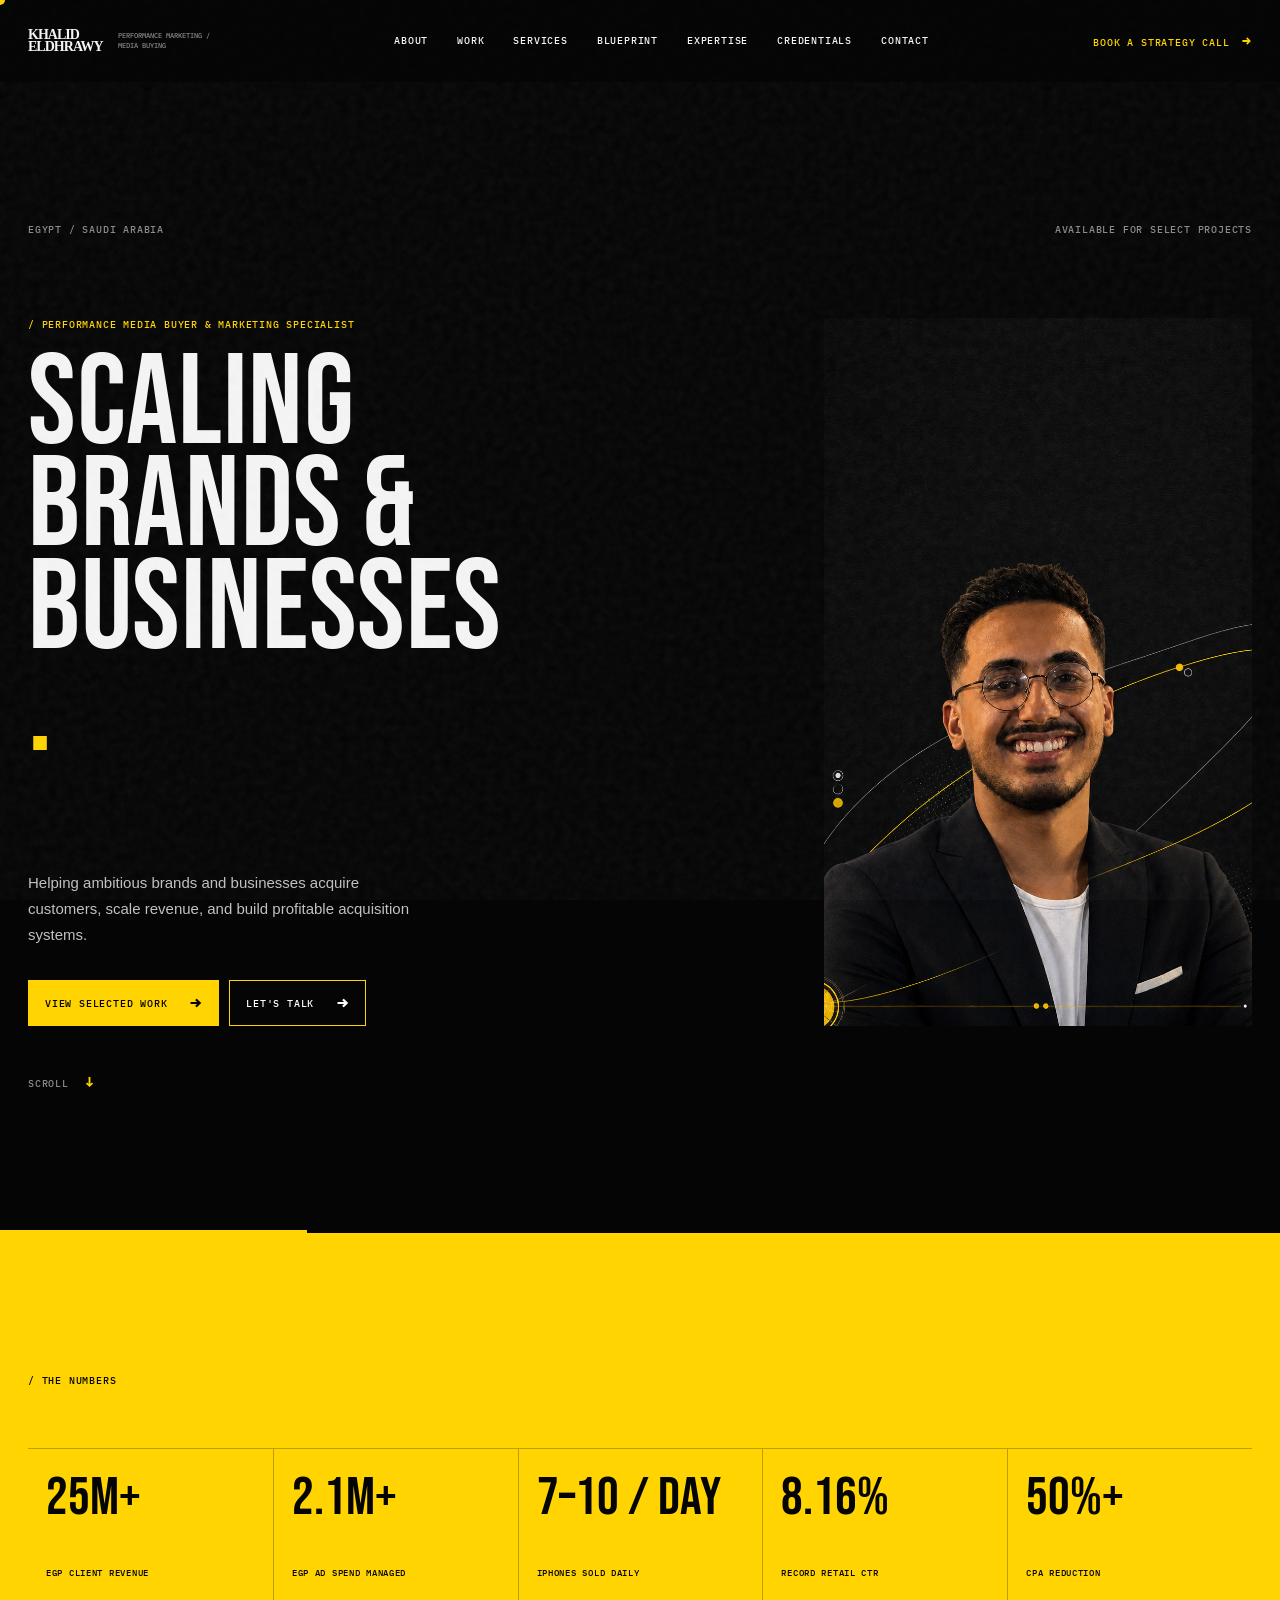
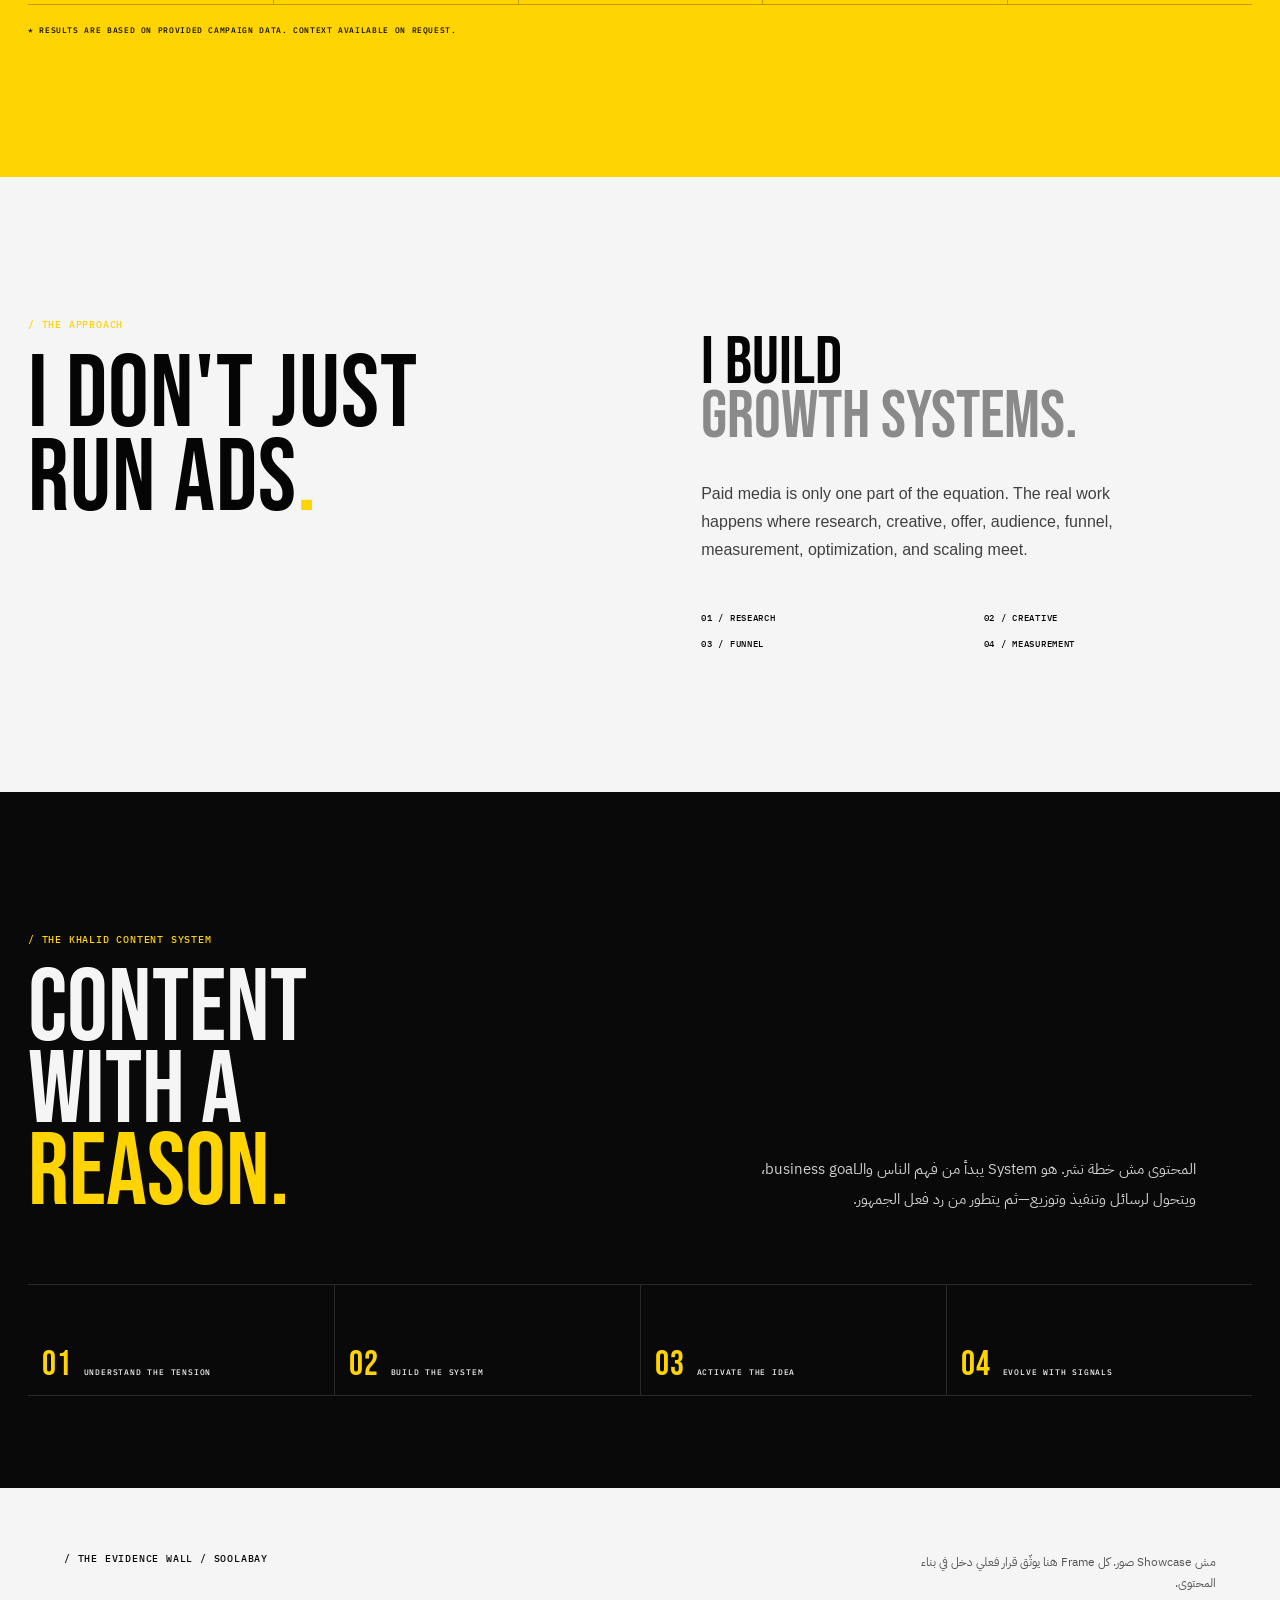
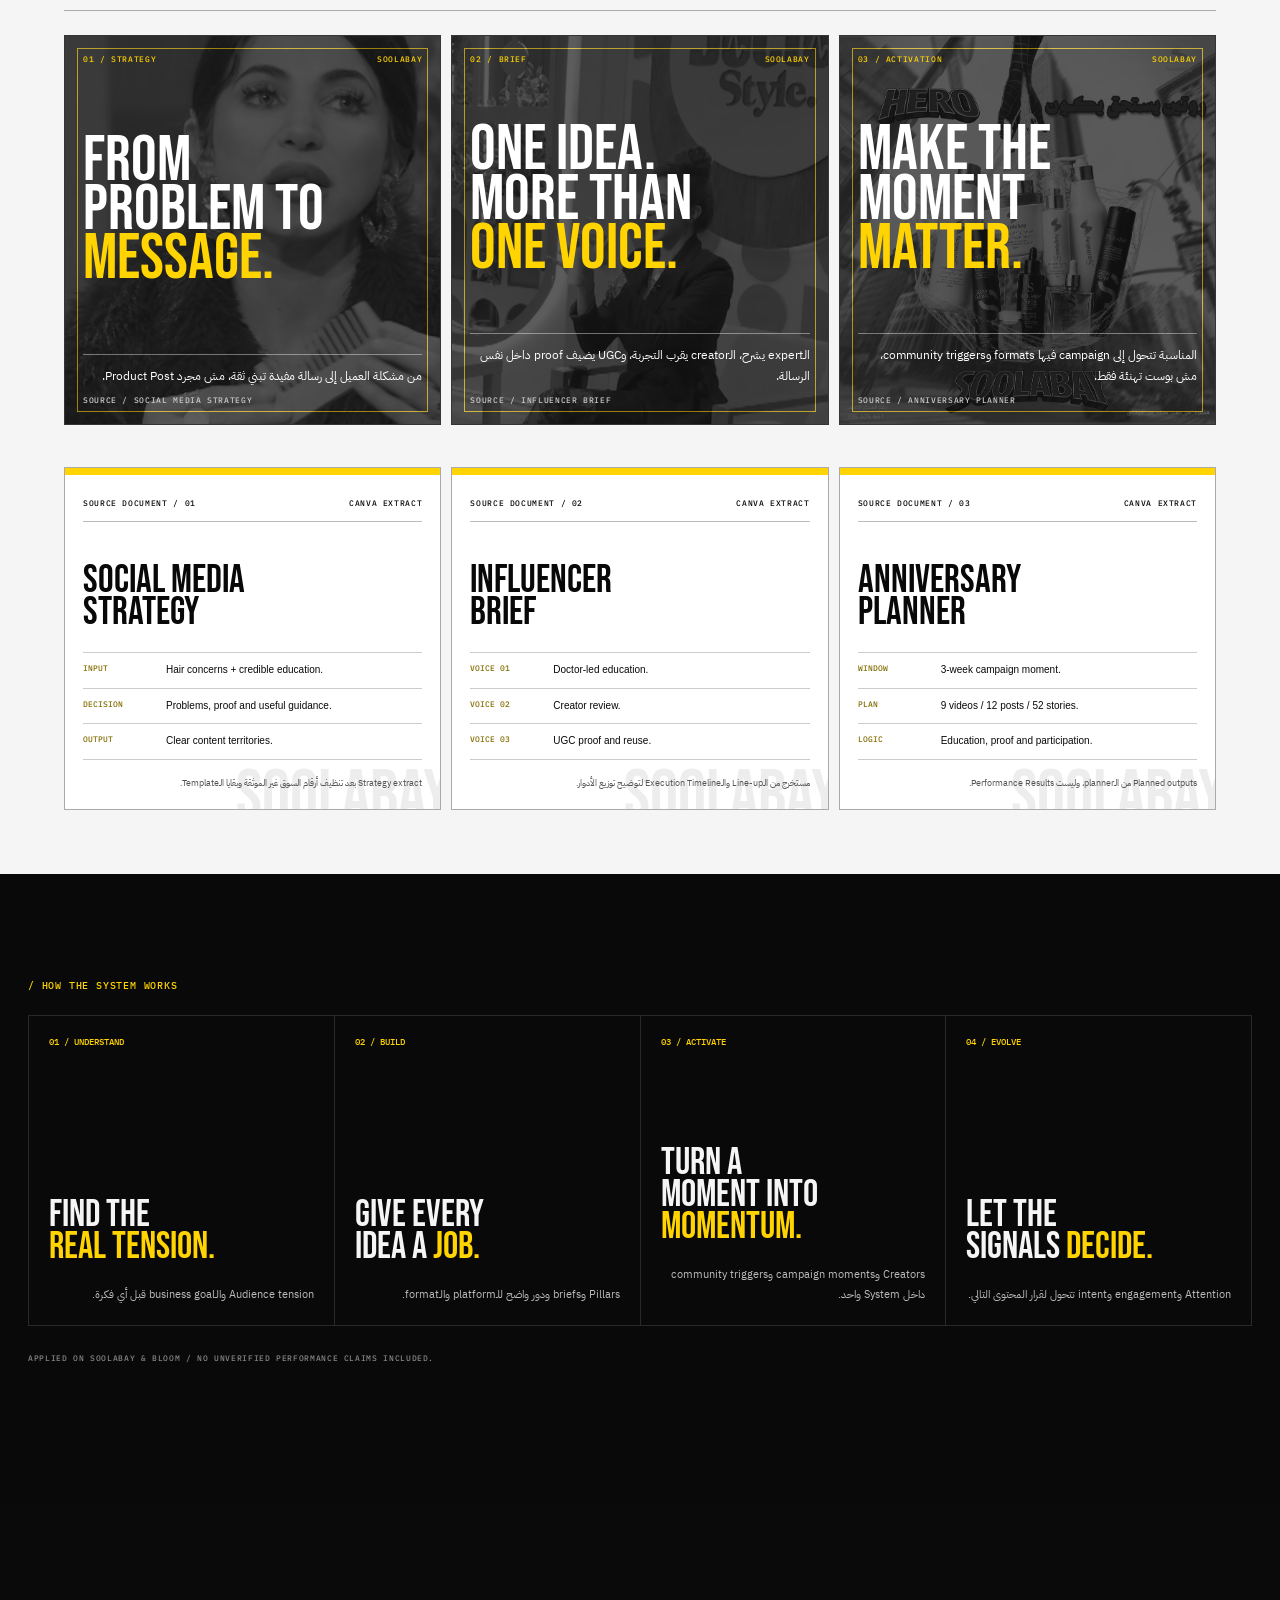
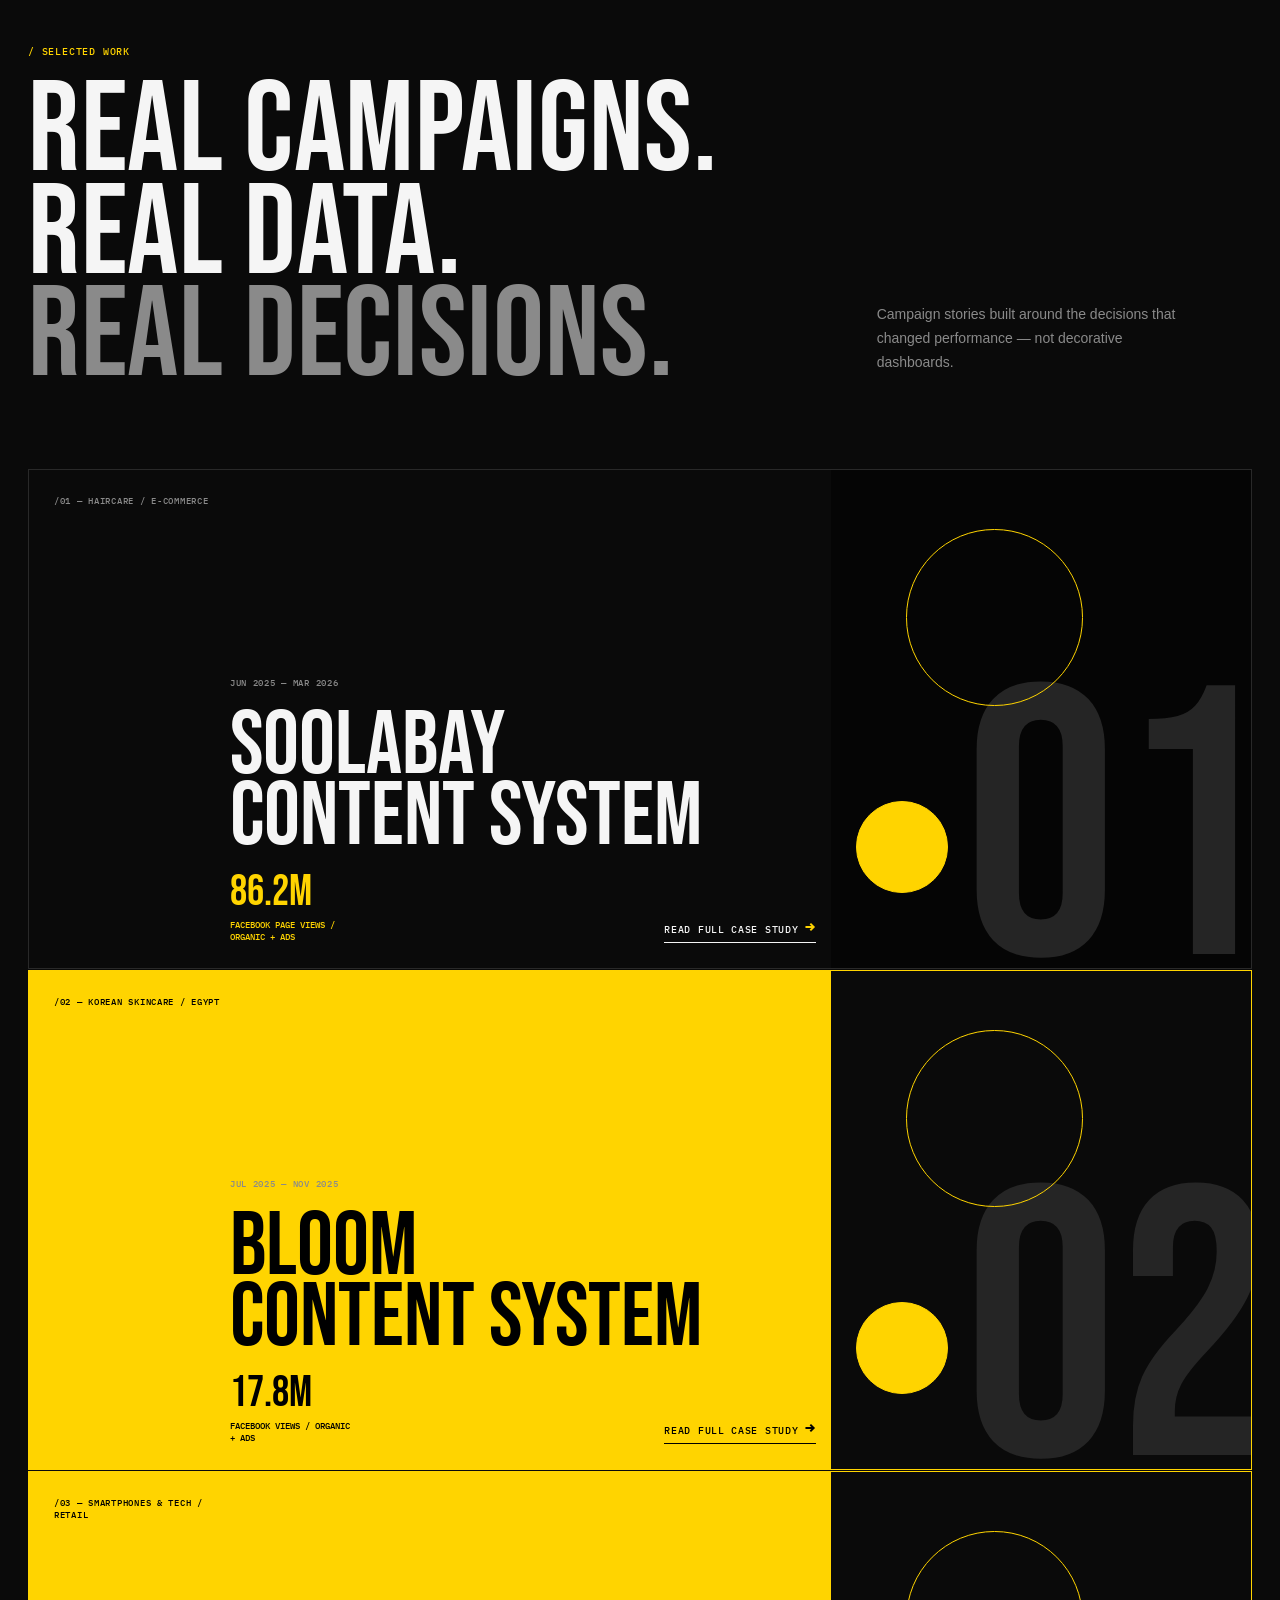
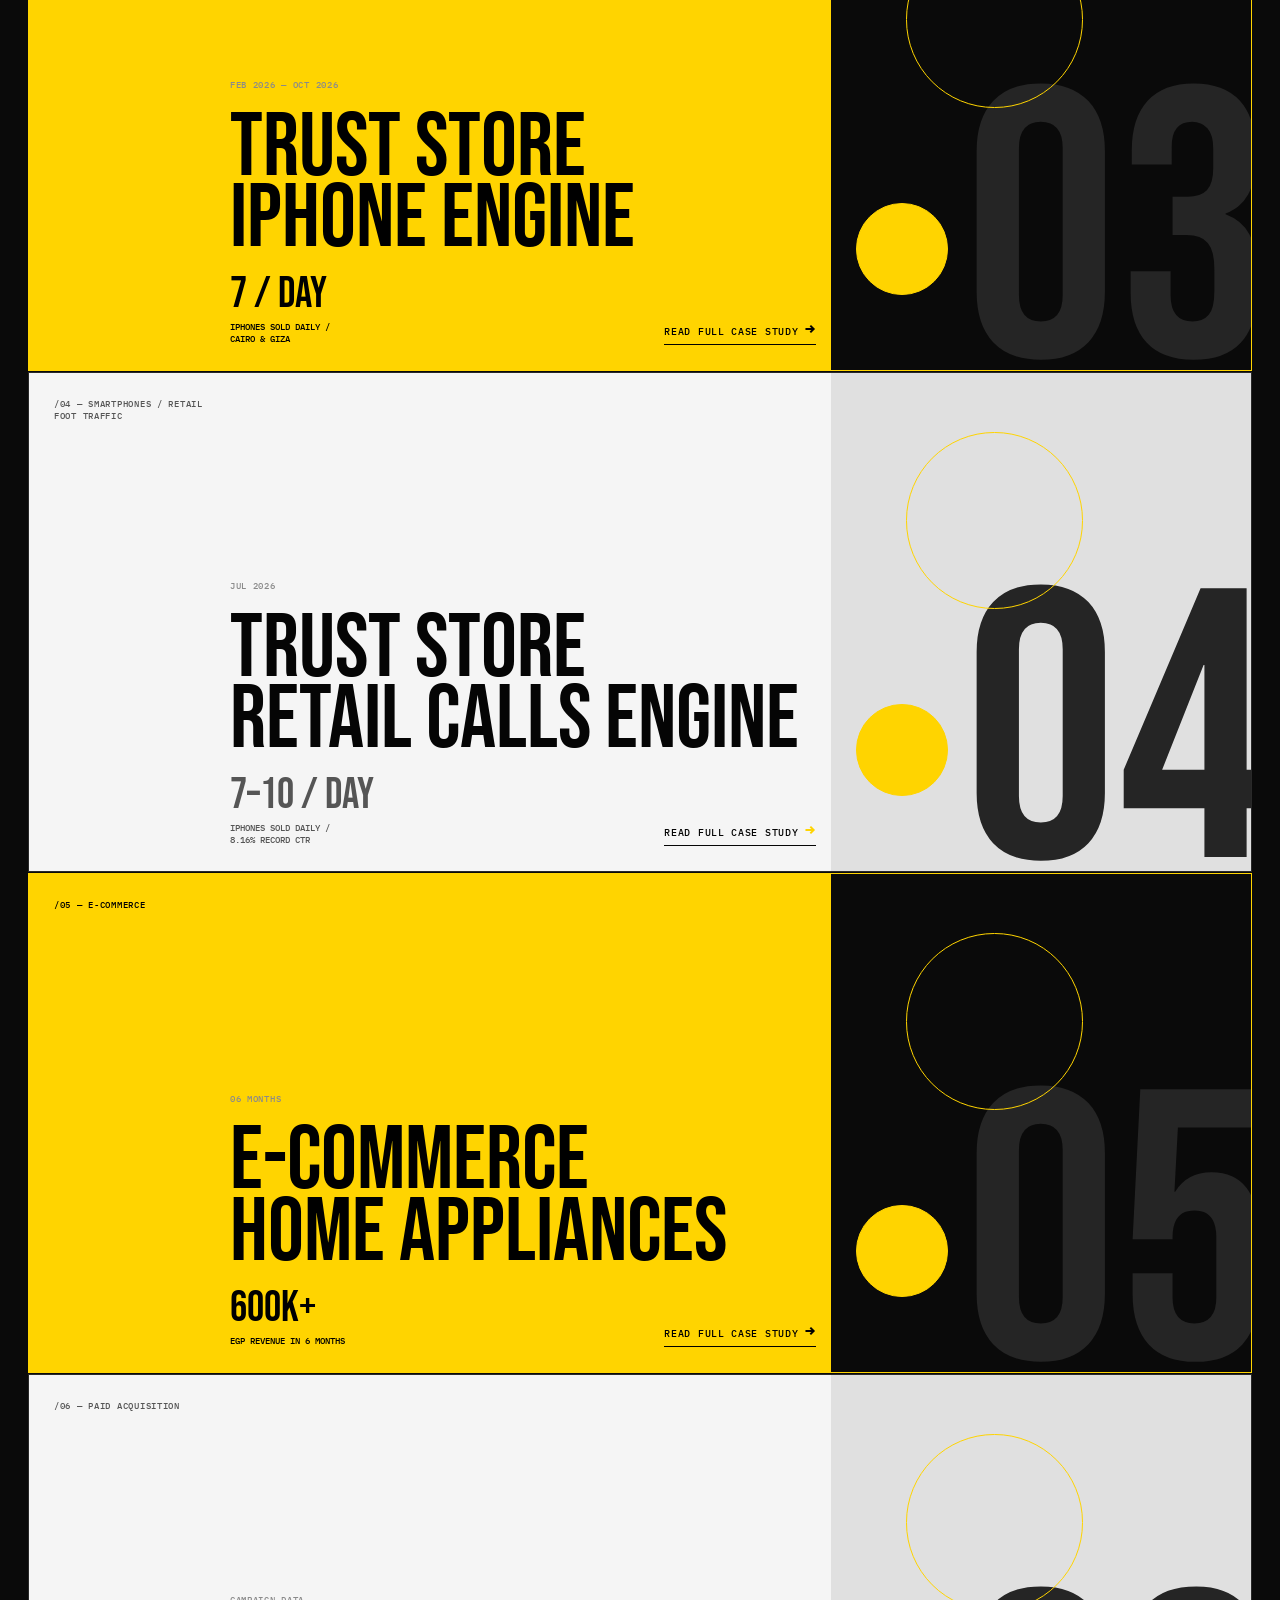
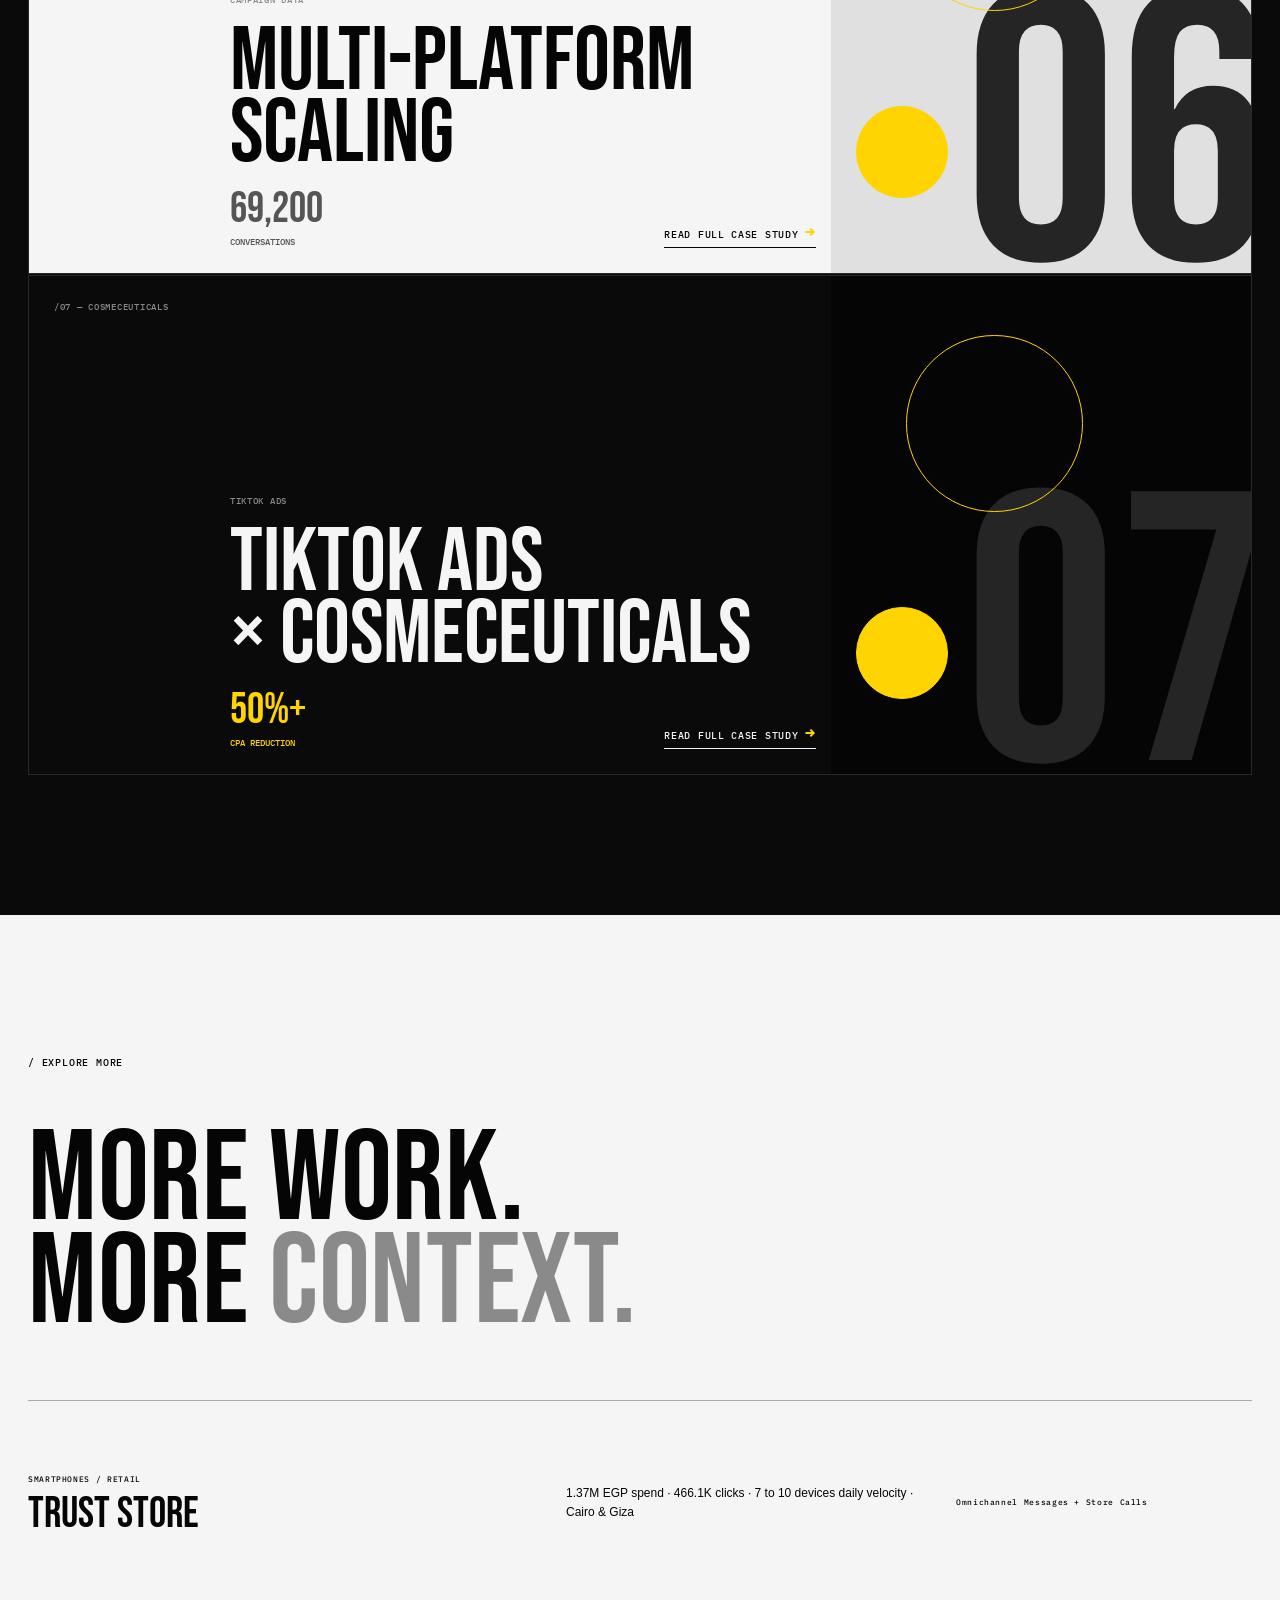
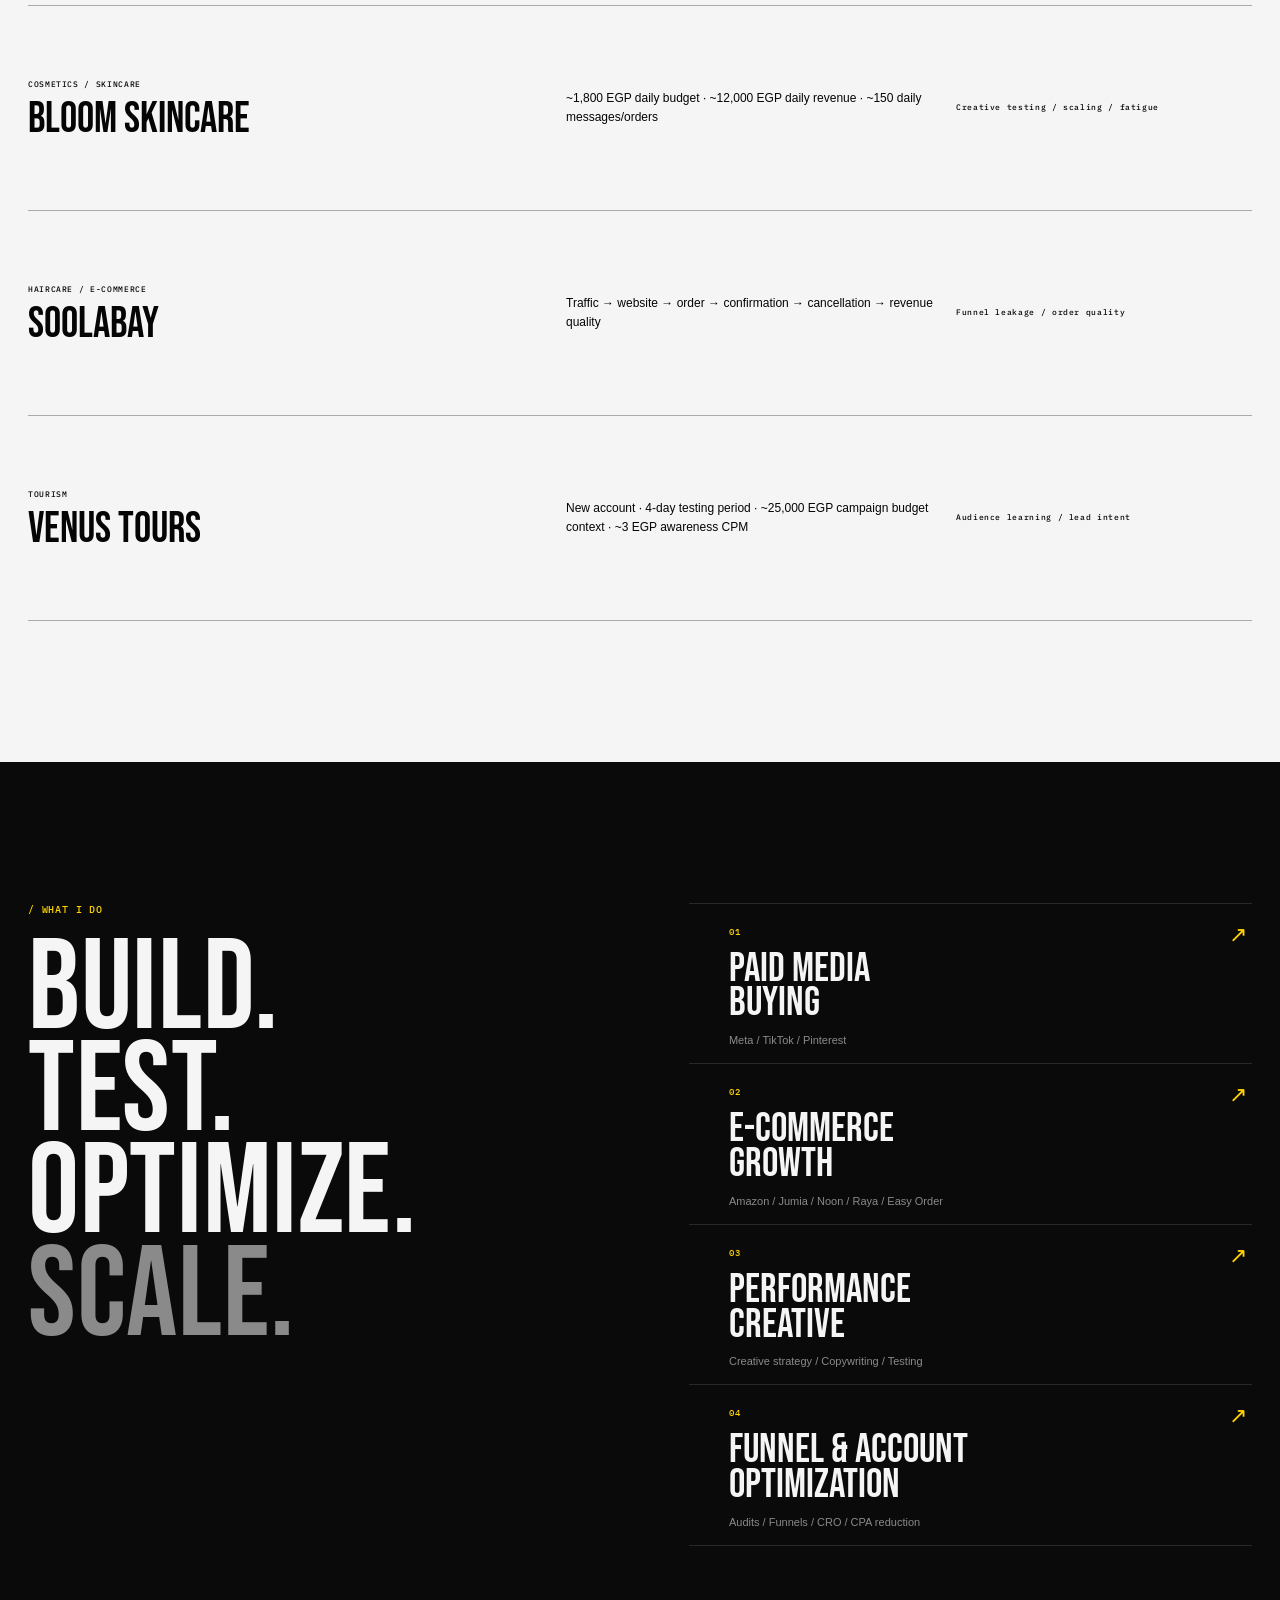
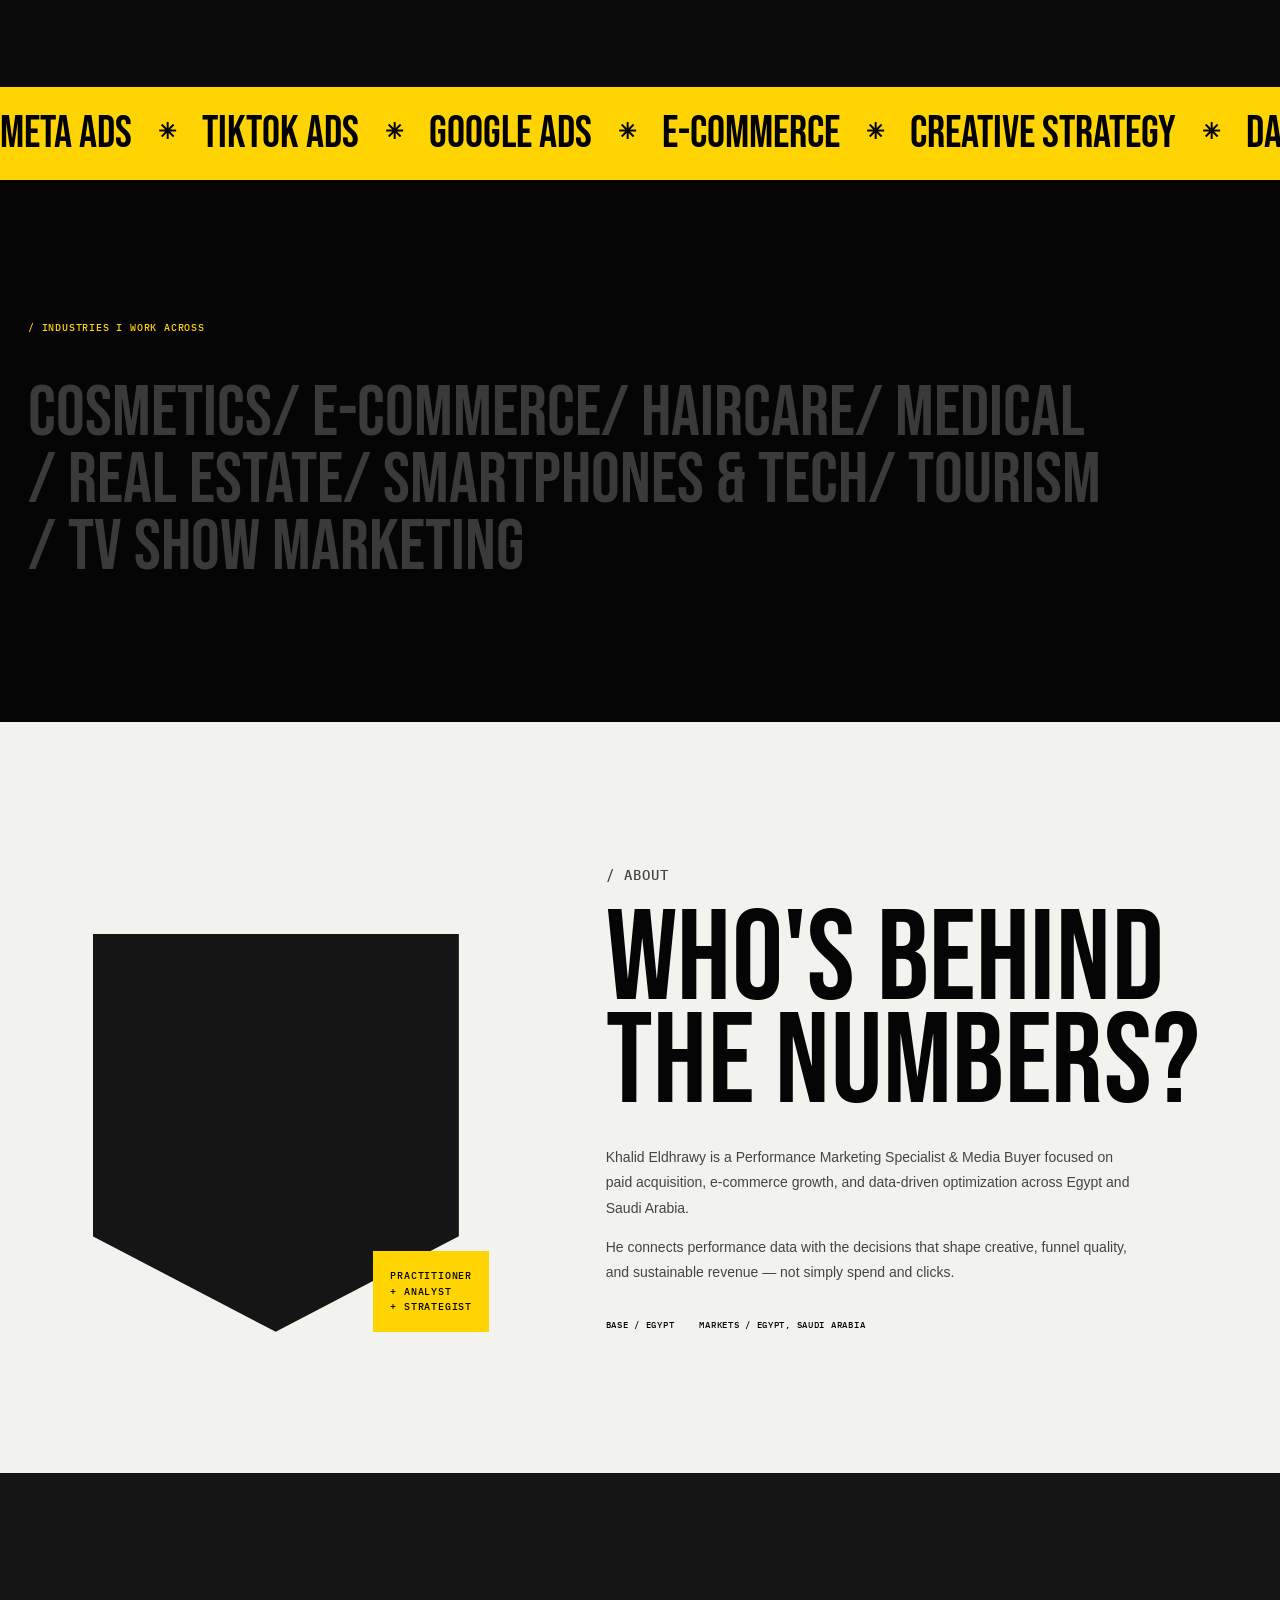
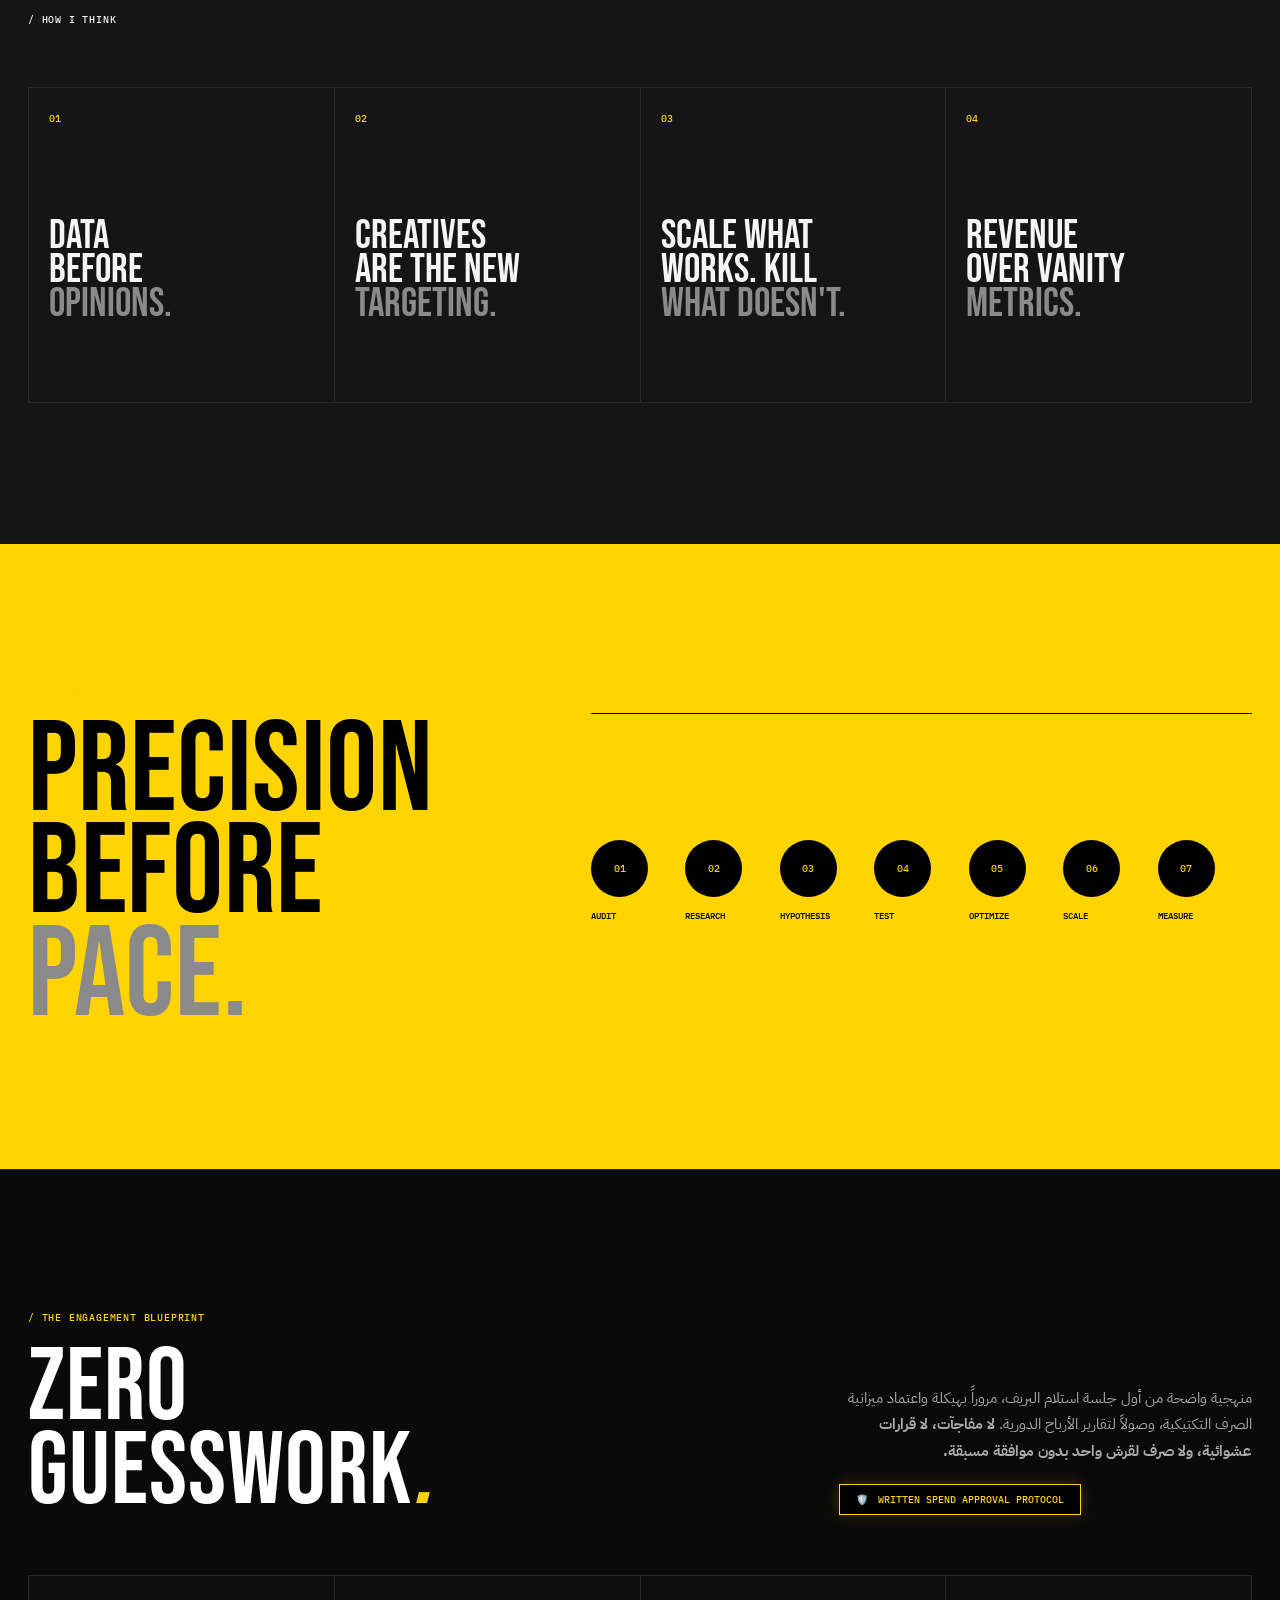
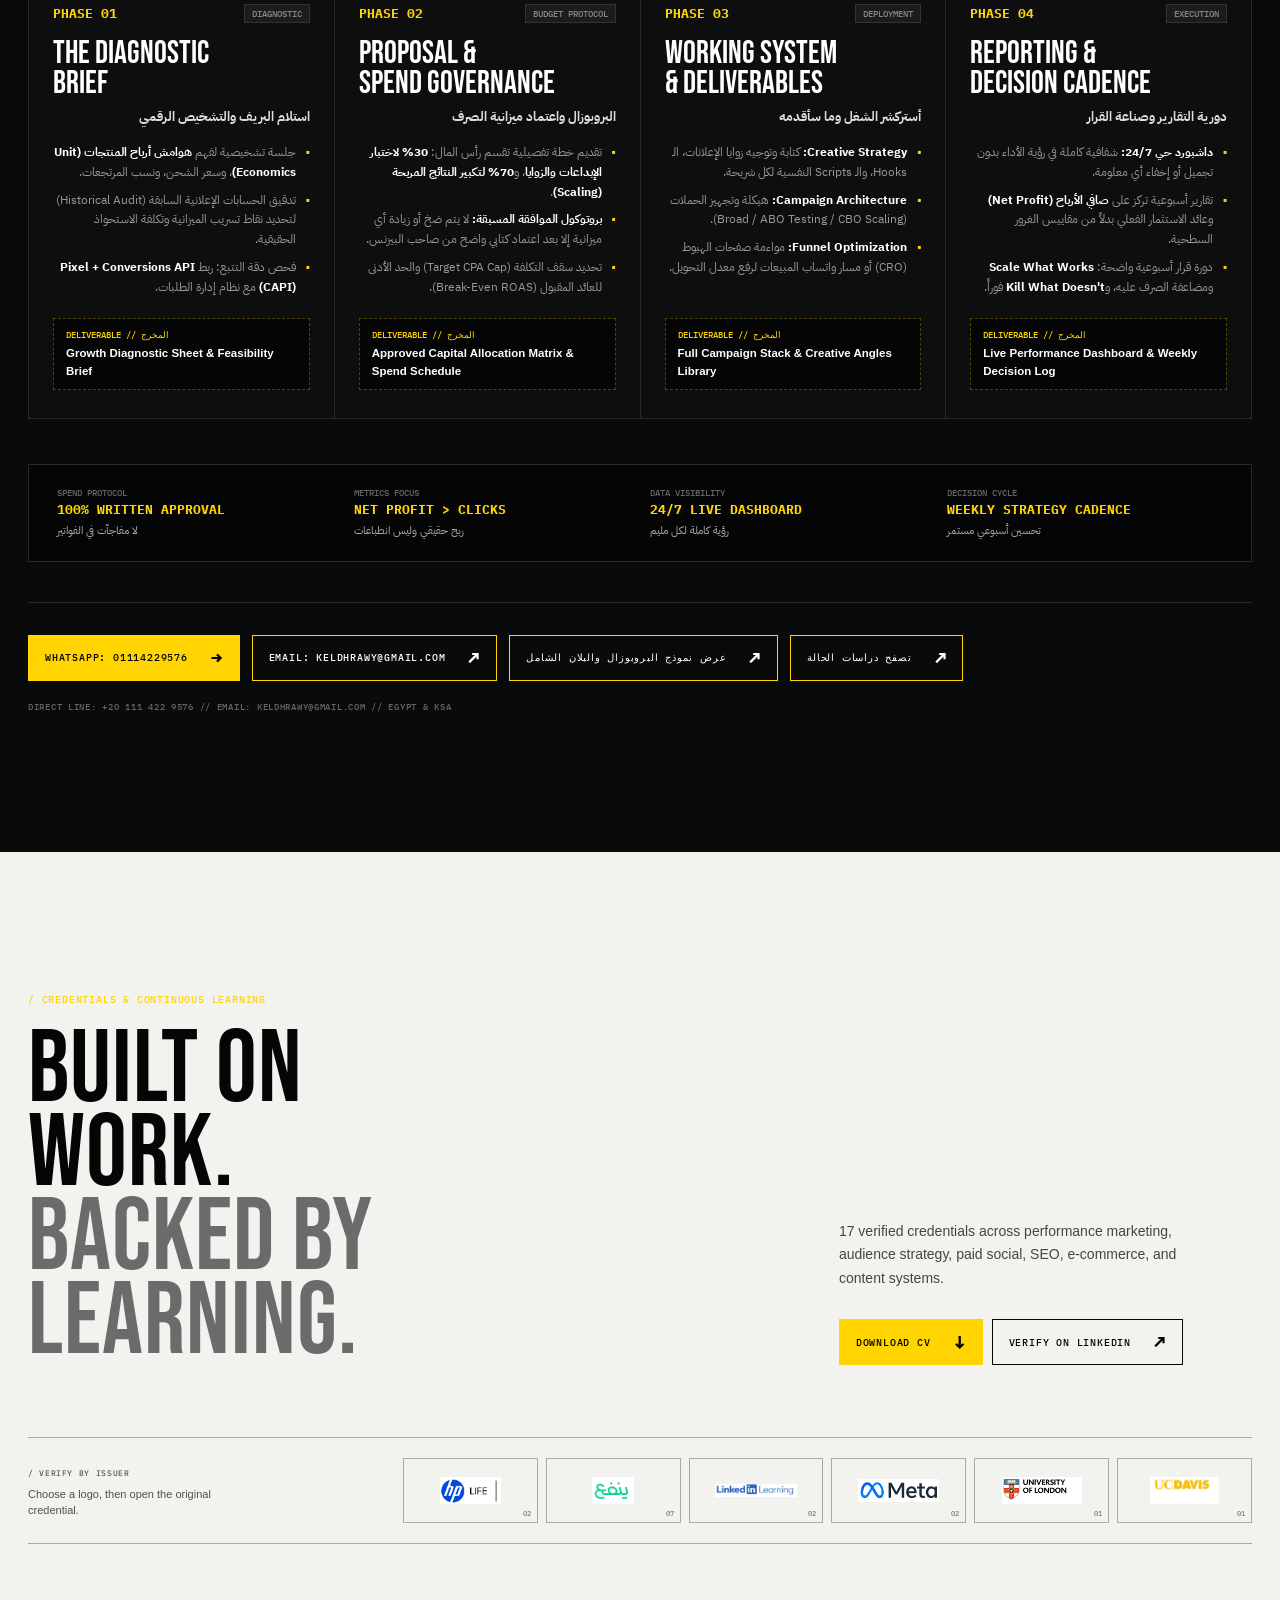
==== commit 72b1424d: "Add files via upload" ====
--- a/index.html
+++ b/index.html
@@ -1,11 +1,11 @@
-<!doctype html>
+﻿<!doctype html>
 <html lang="en">
 <head>
   <meta charset="UTF-8" /><meta name="viewport" content="width=device-width, initial-scale=1.0" />
   <title>Khalid Eldhrawy | Performance Media Buyer & Marketing Specialist</title>
   <meta name="description" content="Performance Media Buyer & Marketing Specialist helping ambitious brands and businesses scale through Meta Ads, TikTok Ads, funnel optimization and data-driven acquisition." />
   <meta property="og:title" content="Khalid Eldhrawy | Performance Media Buyer & Marketing Specialist" /><meta property="og:description" content="Data-led acquisition, creative strategy, and business growth." /><meta property="og:type" content="website" /><meta property="og:url" content="https://khalideldhrawy.com/" /><meta name="twitter:card" content="summary_large_image" />
-  <link rel="canonical" href="https://khalideldhrawy.com/" /><link rel="preconnect" href="https://fonts.googleapis.com" /><link rel="preconnect" href="https://fonts.gstatic.com" crossorigin /><link href="https://fonts.googleapis.com/css2?family=Bebas+Neue&family=IBM+Plex+Mono:wght@400;500;600;700;800&family=IBM+Plex+Sans+Arabic:wght@400;500;600;700&display=swap" rel="stylesheet" /><link rel="stylesheet" href="assets/styles.css" /><link rel="stylesheet" href="assets/content-system.css" /><link rel="stylesheet" href="assets/arabic-typography.css" /><link rel="stylesheet" href="assets/credentials.css" /><link rel="stylesheet" href="assets/hero-portrait.css" /><link rel="stylesheet" href="assets/blueprint.css" /><link rel="stylesheet" href="assets/tech-section.css" />
+  <link rel="canonical" href="https://khalideldhrawy.com/" /><link rel="preconnect" href="https://fonts.googleapis.com" /><link rel="preconnect" href="https://fonts.gstatic.com" crossorigin /><link href="https://fonts.googleapis.com/css2?family=Bebas+Neue&family=IBM+Plex+Mono:wght@400;500;600;700;800&family=IBM+Plex+Sans+Arabic:wght@400;500;600;700&display=swap" rel="stylesheet" /><link rel="stylesheet" href="assets/styles.css" /><link rel="stylesheet" href="assets/content-system.css" /><link rel="stylesheet" href="assets/arabic-typography.css" /><link rel="stylesheet" href="assets/credentials.css" /><link rel="stylesheet" href="assets/hero-portrait.css" /><link rel="stylesheet" href="assets/blueprint.css" />
   <style id="blueprint-inline-css">
 /* =========================================================
    THE ENGAGEMENT BLUEPRINT SECTION
@@ -247,117 +247,13 @@
 </head>
 <body>
   <a class="skip-link" href="#main">Skip to content</a><div class="grain" aria-hidden="true"></div><div class="cursor" aria-hidden="true"></div>
-  <header class="header" id="top"><a class="logo" href="#top" aria-label="Khalid Eldhrawy home"><strong>KHALID<br>ELDHRAWY</strong><small>PERFORMANCE MARKETING / MEDIA BUYING</small></a><nav class="desktop-nav" aria-label="Primary navigation"><a href="#about">About</a><a href="#work">Work</a><a href="#smartphone-tech">Tech &amp; Retail</a><a href="#services">Services</a><a href="#blueprint">Blueprint</a><a href="#expertise">Expertise</a><a href="#credentials">Credentials</a><a href="#contact">Contact</a></nav><a class="call-link" href="#contact">Book a strategy call <b>→</b></a><button class="menu-button" aria-expanded="false" aria-controls="mobile-menu"><span></span><span></span><span class="sr-only">Open menu</span></button></header>
-  <div id="mobile-menu" class="mobile-menu" aria-hidden="true"><nav aria-label="Mobile navigation"><a href="#about">About</a><a href="#work">Work</a><a href="#smartphone-tech">Tech &amp; Retail</a><a href="#services">Services</a><a href="#blueprint">Blueprint</a><a href="#expertise">Expertise</a><a href="#credentials">Credentials</a><a href="#contact">Contact</a></nav><p>/ AVAILABLE FOR SELECT PROJECTS</p></div>
+  <header class="header" id="top"><a class="logo" href="#top" aria-label="Khalid Eldhrawy home"><strong>KHALID<br>ELDHRAWY</strong><small>PERFORMANCE MARKETING / MEDIA BUYING</small></a><nav class="desktop-nav" aria-label="Primary navigation"><a href="#about">About</a><a href="#work">Work</a><a href="#services">Services</a><a href="#blueprint">Blueprint</a><a href="#expertise">Expertise</a><a href="#credentials">Credentials</a><a href="#contact">Contact</a></nav><a class="call-link" href="#contact">Book a strategy call <b>→</b></a><button class="menu-button" aria-expanded="false" aria-controls="mobile-menu"><span></span><span></span><span class="sr-only">Open menu</span></button></header>
+  <div id="mobile-menu" class="mobile-menu" aria-hidden="true"><nav aria-label="Mobile navigation"><a href="#about">About</a><a href="#work">Work</a><a href="#services">Services</a><a href="#blueprint">Blueprint</a><a href="#expertise">Expertise</a><a href="#credentials">Credentials</a><a href="#contact">Contact</a></nav><p>/ AVAILABLE FOR SELECT PROJECTS</p></div>
   <main id="main">
     <section class="hero section-pad"><div class="hero-meta mono"><span>EGYPT / SAUDI ARABIA</span><span>AVAILABLE FOR SELECT PROJECTS</span></div><div class="hero-copy"><p class="kicker">/ PERFORMANCE MEDIA BUYER & MARKETING SPECIALIST</p><h1><span>SCALING</span><span>BRANDS &amp;</span><span>BUSINESSES<span class="dot">.</span></span></h1><p class="hero-sub">Helping ambitious brands and businesses acquire customers, scale revenue, and build profitable acquisition systems.</p><div class="hero-actions"><a class="button yellow" href="#work">View selected work <b>→</b></a><a class="button ghost" href="#contact">Let's talk <b>→</b></a></div></div><div class="hero-visual hero-floating"><img class="hero-portrait hero-editorial" src="assets/images/khalid-hero-black-editorial.png" alt="Khalid Eldhrawy, Performance Media Buyer and Marketing Specialist" fetchpriority="high" /></div><a class="scroll-cue mono" href="#numbers">SCROLL <b>↓</b></a><div class="yellow-rule"></div></section>
     <section id="numbers" class="numbers section-pad reveal"><div class="section-label mono">/ THE NUMBERS</div><div class="metrics-grid" data-metrics></div><p class="data-note mono">* RESULTS ARE BASED ON PROVIDED CAMPAIGN DATA. CONTEXT AVAILABLE ON REQUEST.</p></section>
     <section class="manifesto section-pad reveal"><div class="manifesto-title"><p class="kicker">/ THE APPROACH</p><h2>I DON'T JUST<br>RUN ADS<span class="dot">.</span></h2></div><div class="manifesto-copy"><h3>I BUILD<br><i>GROWTH SYSTEMS.</i></h3><p>Paid media is only one part of the equation. The real work happens where research, creative, offer, audience, funnel, measurement, optimization, and scaling meet.</p><div class="system-list mono"><span>01 / RESEARCH</span><span>02 / CREATIVE</span><span>03 / FUNNEL</span><span>04 / MEASUREMENT</span></div></div></section>
     <section id="content-system" class="content-system section-pad"><div class="content-system-hero reveal"><div><p class="kicker">/ THE KHALID CONTENT SYSTEM</p><h2>CONTENT<br>WITH A<br><i>REASON.</i></h2></div><p lang="ar" dir="rtl">المحتوى مش خطة نشر. هو System يبدأ من فهم الناس والـbusiness goal، ويتحول لرسائل وتنفيذ وتوزيع—ثم يتطور من رد فعل الجمهور.</p></div><div class="content-system-steps mono reveal"><span><b>01</b> UNDERSTAND THE TENSION</span><span><b>02</b> BUILD THE SYSTEM</span><span><b>03</b> ACTIVATE THE IDEA</span><span><b>04</b> EVOLVE WITH SIGNALS</span></div><div class="content-evidence reveal"><div class="content-evidence-head"><b class="mono">/ THE EVIDENCE WALL / SOOLABAY</b><p lang="ar" dir="rtl">مش Showcase صور. كل Frame هنا يوثّق قرار فعلي دخل في بناء المحتوى.</p></div><div class="content-evidence-grid"><article class="content-proof-card"><img src="case-studies/soolabay-content-system/soolabay-evidence/reel-tangle-education.jpg" alt="Soolabay educational content example" /><div class="content-proof-top mono"><span>01 / STRATEGY</span><span>SOOLABAY</span></div><h3>FROM<br>PROBLEM TO<br><i>MESSAGE.</i></h3><div><p lang="ar" dir="rtl">من مشكلة العميل إلى رسالة مفيدة تبني ثقة، مش مجرد Product Post.</p><small class="mono">SOURCE / SOCIAL MEDIA STRATEGY</small></div></article><article class="content-proof-card"><img src="case-studies/soolabay-content-system/soolabay-evidence/reel-doctor-experience.jpg" alt="Soolabay doctor-led content example" /><div class="content-proof-top mono"><span>02 / BRIEF</span><span>SOOLABAY</span></div><h3>ONE IDEA.<br>MORE THAN<br><i>ONE VOICE.</i></h3><div><p lang="ar" dir="rtl">الـexpert يشرح، الـcreator يقرب التجربة، وUGC يضيف proof داخل نفس الرسالة.</p><small class="mono">SOURCE / INFLUENCER BRIEF</small></div></article><article class="content-proof-card"><img src="case-studies/soolabay-content-system/soolabay-evidence/direction-03.jpg" alt="Soolabay campaign visual direction example" /><div class="content-proof-top mono"><span>03 / ACTIVATION</span><span>SOOLABAY</span></div><h3>MAKE THE<br>MOMENT<br><i>MATTER.</i></h3><div><p lang="ar" dir="rtl">المناسبة تتحول إلى campaign فيها formats وcommunity triggers، مش بوست تهنئة فقط.</p><small class="mono">SOURCE / ANNIVERSARY PLANNER</small></div></article></div><div class="content-docs"><article><div class="content-doc-head mono"><span>SOURCE DOCUMENT / 01</span><span>CANVA EXTRACT</span></div><h3>SOCIAL MEDIA<br>STRATEGY</h3><dl><div><dt>INPUT</dt><dd>Hair concerns + credible education.</dd></div><div><dt>DECISION</dt><dd>Problems, proof and useful guidance.</dd></div><div><dt>OUTPUT</dt><dd>Clear content territories.</dd></div></dl><p lang="ar" dir="rtl">Strategy extract بعد تنظيف أرقام السوق غير الموثقة وبقايا الـTemplate.</p></article><article><div class="content-doc-head mono"><span>SOURCE DOCUMENT / 02</span><span>CANVA EXTRACT</span></div><h3>INFLUENCER<br>BRIEF</h3><dl><div><dt>VOICE 01</dt><dd>Doctor-led education.</dd></div><div><dt>VOICE 02</dt><dd>Creator review.</dd></div><div><dt>VOICE 03</dt><dd>UGC proof and reuse.</dd></div></dl><p lang="ar" dir="rtl">مستخرج من الـLine-up والـExecution Timeline لتوضيح توزيع الأدوار.</p></article><article><div class="content-doc-head mono"><span>SOURCE DOCUMENT / 03</span><span>CANVA EXTRACT</span></div><h3>ANNIVERSARY<br>PLANNER</h3><dl><div><dt>WINDOW</dt><dd>3-week campaign moment.</dd></div><div><dt>PLAN</dt><dd>9 videos / 12 posts / 52 stories.</dd></div><div><dt>LOGIC</dt><dd>Education, proof and participation.</dd></div></dl><p lang="ar" dir="rtl">Planned outputs من الـplanner، وليست Performance Results.</p></article></div></div><div class="content-system-method reveal"><p class="kicker">/ HOW THE SYSTEM WORKS</p><div class="content-method-list"><article><b>01 / UNDERSTAND</b><h3>FIND THE<br><i>REAL TENSION.</i></h3><p lang="ar" dir="rtl">Audience tension والـbusiness goal قبل أي فكرة.</p></article><article><b>02 / BUILD</b><h3>GIVE EVERY<br>IDEA A <i>JOB.</i></h3><p lang="ar" dir="rtl">Pillars وbriefs ودور واضح للـplatform والـformat.</p></article><article><b>03 / ACTIVATE</b><h3>TURN A<br>MOMENT INTO<br><i>MOMENTUM.</i></h3><p lang="ar" dir="rtl">Creators وcampaign moments وcommunity triggers داخل System واحد.</p></article><article><b>04 / EVOLVE</b><h3>LET THE<br>SIGNALS <i>DECIDE.</i></h3><p lang="ar" dir="rtl">Attention وengagement وintent تتحول لقرار المحتوى التالي.</p></article></div></div><p class="content-system-note mono">APPLIED ON SOOLABAY &amp; BLOOM / NO UNVERIFIED PERFORMANCE CLAIMS INCLUDED.</p></section>
-    <!-- SMARTPHONE & TECH / PERFORMANCE MEDIA BUYING SECTION -->
-    <section id="smartphone-tech" class="tech-section section-pad">
-      <div class="tech-hero reveal">
-        <div>
-          <p class="kicker">/ SMARTPHONE &amp; TECH / PERFORMANCE MEDIA BUYING</p>
-          <h2>HIGH-TICKET<br>RETAIL ACQUISITION<span class="dot">.</span></h2>
-        </div>
-        <p lang="ar" dir="rtl">
-          كيف تحول ميديا باينج الهواتف الذكية باهظة الثمن (25K إلى 65K+ جنيه) في القاهرة والجيزة إلى ماكينة استحواذ يومية تحقق 7 إلى 10 أجهزة آيفون مبيعات مستقرة؟ عبر خطين متوازيين: خط رسائل الشات والتقسيط، وخط اتصالات الفروع المباشرة.
-        </p>
-      </div>
-
-      <!-- TECH STATS STRIP -->
-      <div class="tech-stats-strip reveal">
-        <div class="tech-stat-item">
-          <b>7–10 / DAY</b>
-          <span>IPHONES SOLD DAILY</span>
-        </div>
-        <div class="tech-stat-item">
-          <b>1.37M EGP</b>
-          <span>MANAGED AD SPEND</span>
-        </div>
-        <div class="tech-stat-item">
-          <b>8.16%</b>
-          <span>RECORD CTR (ALL)</span>
-        </div>
-        <div class="tech-stat-item">
-          <b>0.63 EGP</b>
-          <span>COST PER CLICK (ALL)</span>
-        </div>
-        <div class="tech-stat-item">
-          <b>99.1%</b>
-          <span>CAIRO &amp; GIZA GEO-FENCE</span>
-        </div>
-      </div>
-
-      <!-- DUAL CASE STUDY SHOWCASE -->
-      <div class="tech-cards-grid">
-        
-        <!-- MODULE 01: IPHONE SALES & CONVERSATIONS ENGINE -->
-        <article class="tech-module-card reveal">
-          <div>
-            <div class="tech-module-top">
-              <span class="tech-module-kicker">PART 01 · CAMP 27/7 MSG FB</span>
-              <span class="tech-module-badge">SALES OBJECTIVE</span>
-            </div>
-            <h3>TRUST STORE<br>IPHONE ENGINE</h3>
-            <div class="tech-module-hero-metric">
-              <strong>7 / DAY</strong>
-              <span>IPHONES SOLD DAILY / CAIRO &amp; GIZA</span>
-            </div>
-            <p class="tech-module-desc">
-              بناء خط محادثات شرائية من 1,302 رسالة بـ 5.33 جنيه للرسالة وإعلانات فيديو حققت 82.9K مشاهدة لإيقاف السكرول وكسر تردد العميل في شراء الآيفون عبر زوايا التقسيط المريح والأسعار الصريحة.
-            </p>
-            <div class="tech-module-proof">
-              <img src="case-studies/trust-store-iphone/evidence/evidence_conversations.png" alt="Meta Ads 1,302 messaging conversations evidence">
-              <div class="tech-module-proof-note">
-                <span>SOURCE: META ADS MANAGER</span>
-                <span>1,302 CHATS · 65,104 REACH · 5.33 EGP</span>
-              </div>
-            </div>
-          </div>
-          <div class="tech-module-actions">
-            <a class="tech-module-link" href="case-studies/trust-store-iphone/">
-              Read Case Study (Part 01) <b>→</b>
-            </a>
-            <span class="tech-module-tag">CONVERSIONS &amp; SALES</span>
-          </div>
-        </article>
-
-        <!-- MODULE 02: RETAIL CALLS & FOOT TRAFFIC ENGINE -->
-        <article class="tech-module-card reveal">
-          <div>
-            <div class="tech-module-top">
-              <span class="tech-module-kicker">PART 02 · CALL 6/7 5</span>
-              <span class="tech-module-badge">DIRECT CALLS &amp; TRAFFIC</span>
-            </div>
-            <h3>TRUST STORE<br>RETAIL CALLS ENGINE</h3>
-            <div class="tech-module-hero-metric">
-              <strong>7–10 / DAY</strong>
-              <span>IPHONES SOLD DAILY / 8.16% RECORD CTR</span>
-            </div>
-            <p class="tech-module-desc">
-              توجيه المشترين الجادين لمكالمات مباشرة مع فروع القاهرة والجيزة لتأكيد حجز الأجهزة والمعاينة اليدوية، محققاً 3,885 نقرة كلية بـ 0.63 جنيه و 1,237 نقرة اتصال لحسم البيع الفوري بمعدل 7 لـ 10 أجهزة يومياً.
-            </p>
-            <div class="tech-module-proof">
-              <img src="case-studies/trust-store-calls/evidence/evidence_call67_clicks.png" alt="Meta Ads 8.16% CTR and 0.63 EGP CPC evidence">
-              <div class="tech-module-proof-note">
-                <span>SOURCE: META ADS MANAGER</span>
-                <span>CTR (ALL): 8.16% · CPC (ALL): 0.63 EGP</span>
-              </div>
-            </div>
-          </div>
-          <div class="tech-module-actions">
-            <a class="tech-module-link" href="case-studies/trust-store-calls/">
-              Read Case Study (Part 02) <b>→</b>
-            </a>
-            <span class="tech-module-tag">BRANCH CALLS &amp; TRAFFIC</span>
-          </div>
-        </article>
-
-      </div>
-    </section>
-
     <section id="work" class="work section-pad"><div class="work-heading reveal"><div><p class="kicker">/ SELECTED WORK</p><h2>REAL CAMPAIGNS.<br>REAL DATA.<br><i>REAL DECISIONS.</i></h2></div><p>Campaign stories built around the decisions that changed performance — not decorative dashboards.</p></div><div id="case-study-list" class="case-study-list"></div></section>
     <section class="explore section-pad reveal"><div class="section-label mono">/ EXPLORE MORE</div><h2>MORE WORK.<br>MORE <i>CONTEXT.</i></h2><div id="more-work" class="more-work"></div></section>
     <section id="services" class="services section-pad"><div class="service-intro reveal"><p class="kicker">/ WHAT I DO</p><h2>BUILD.<br>TEST.<br>OPTIMIZE.<br><i>SCALE.</i></h2></div><div class="service-list" data-services></div></section>
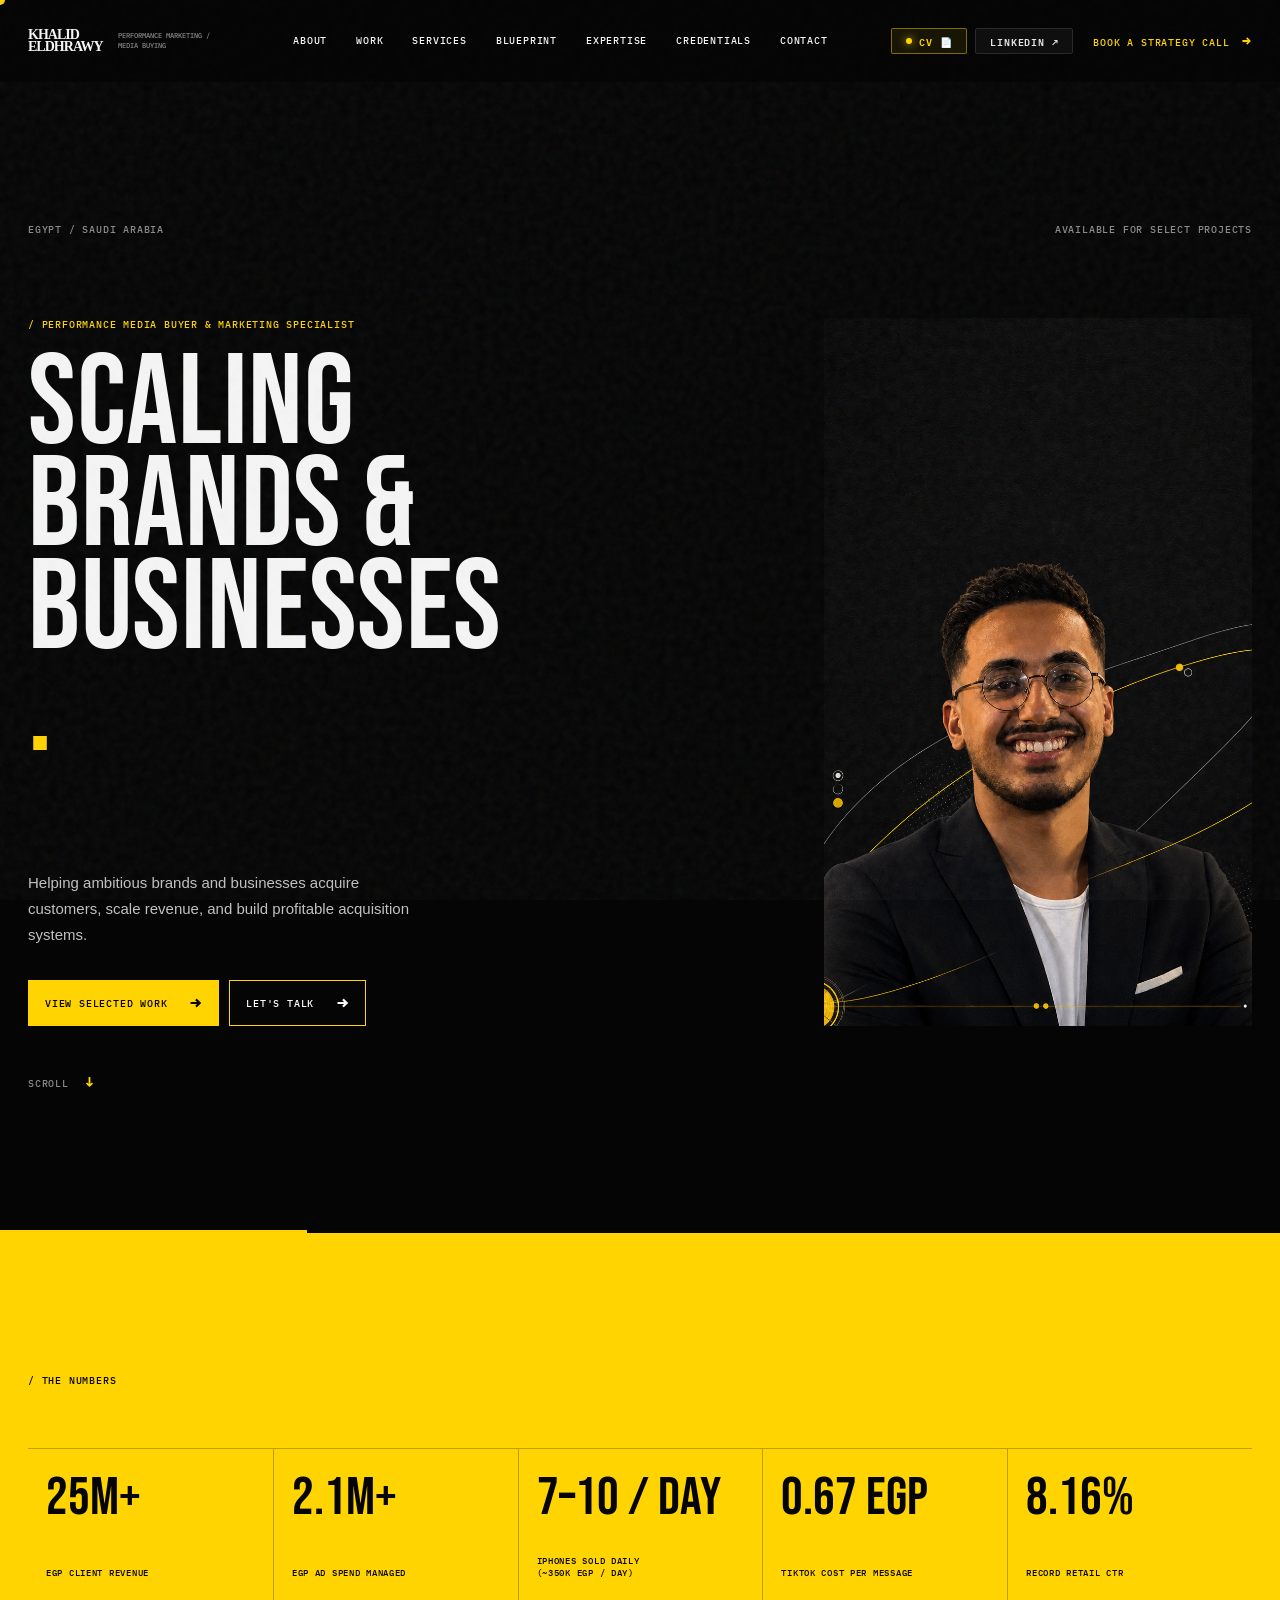
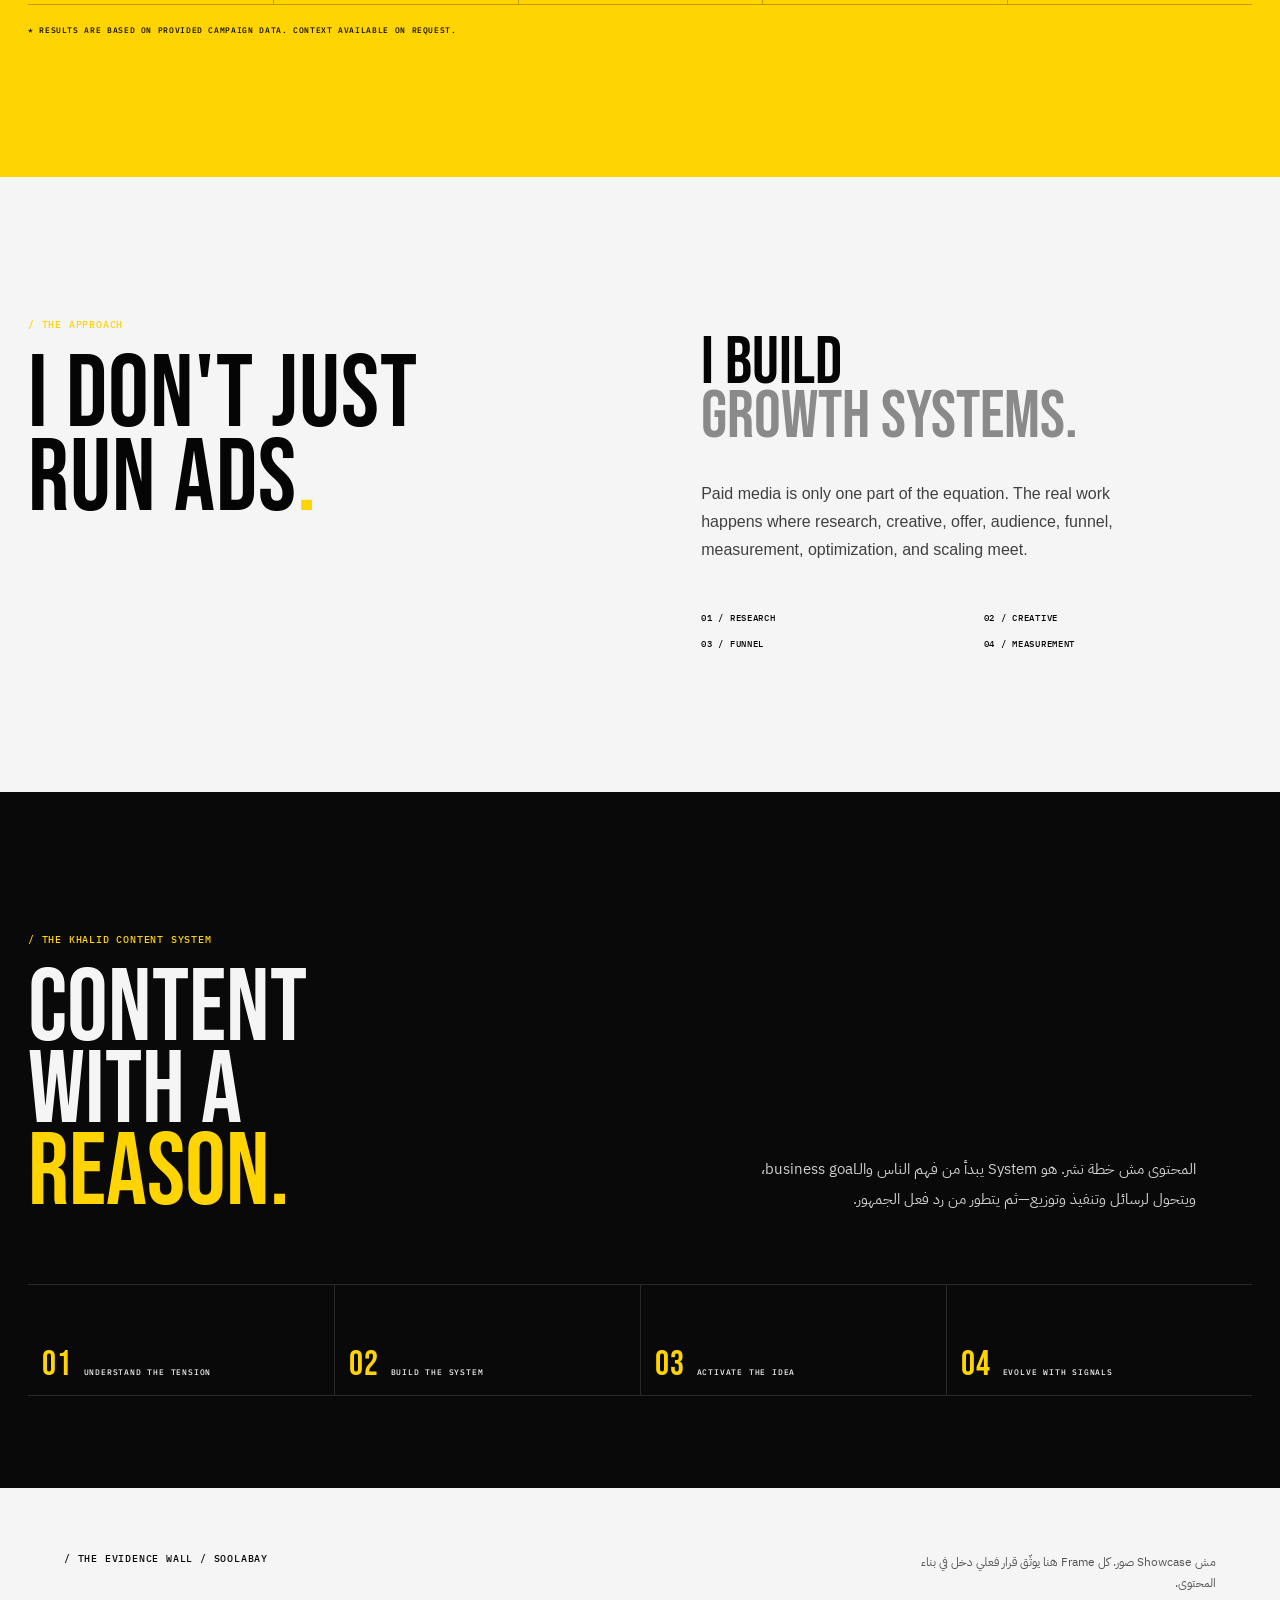
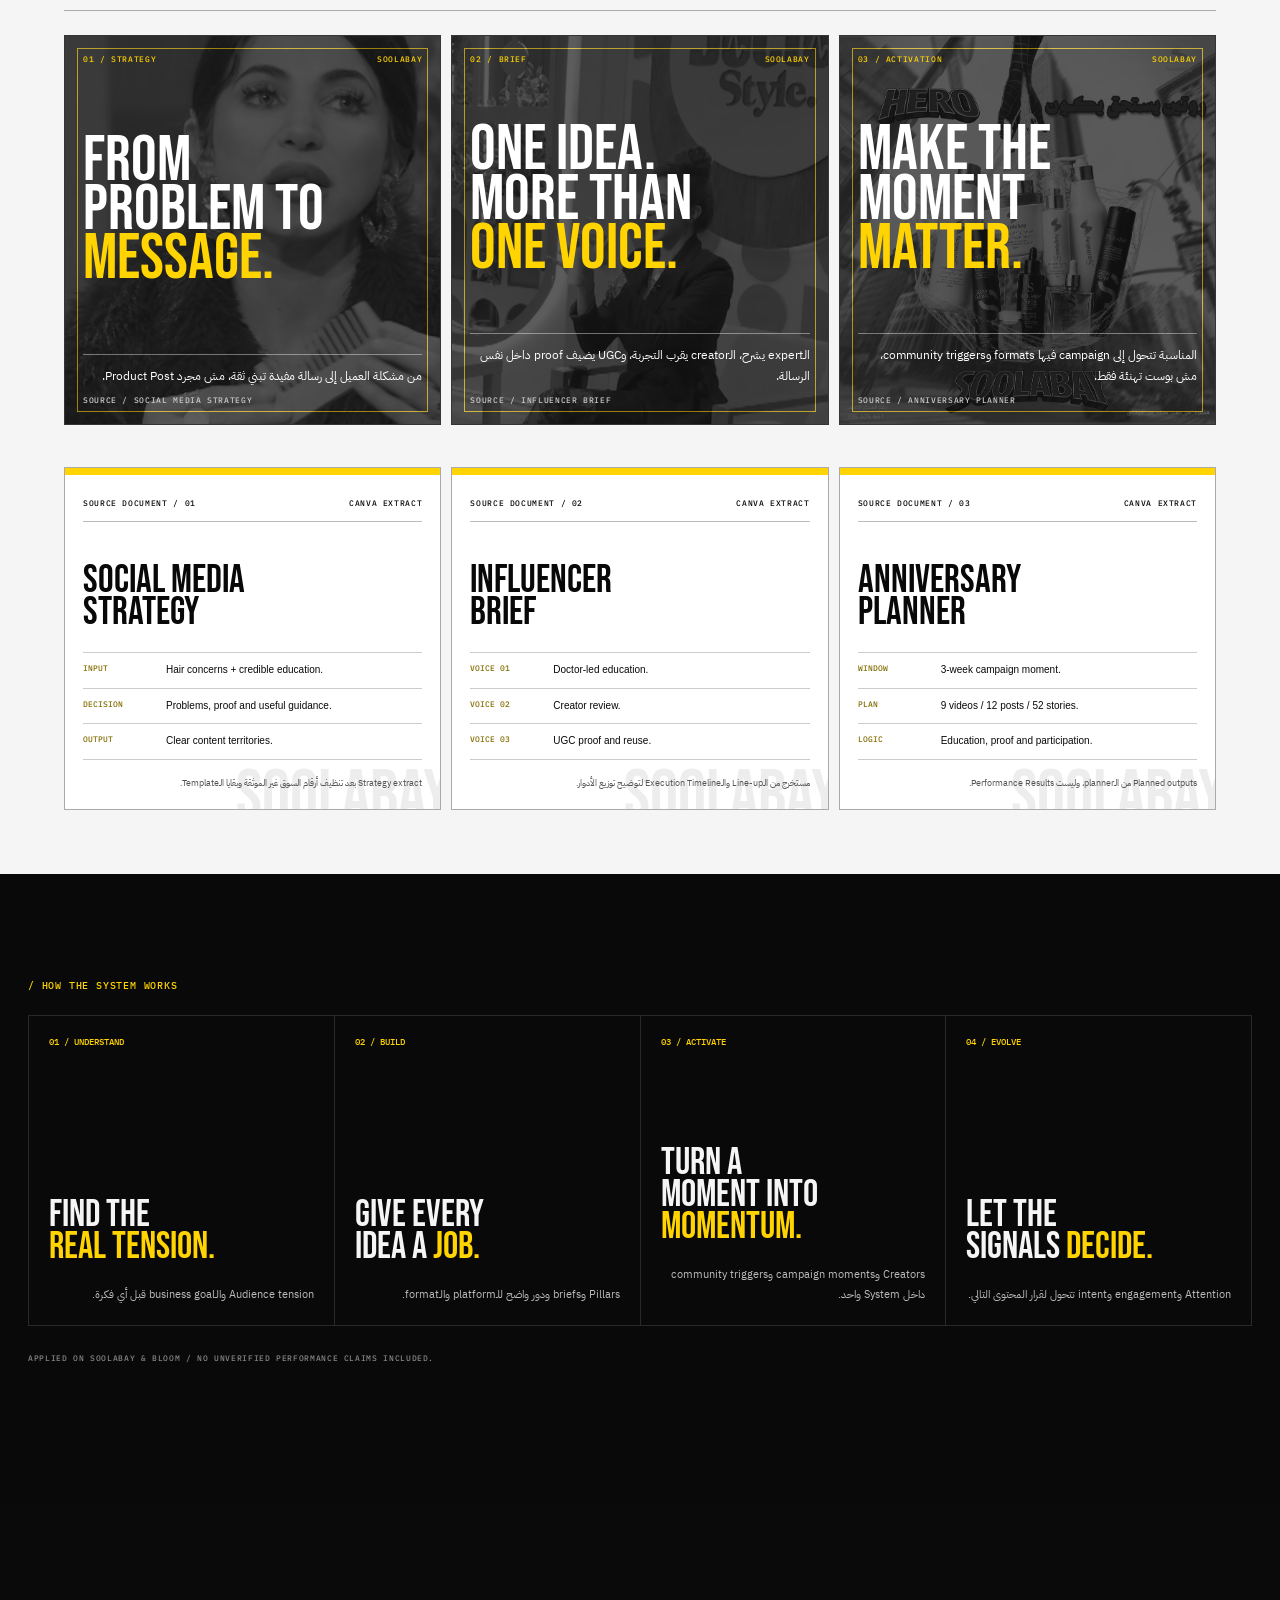
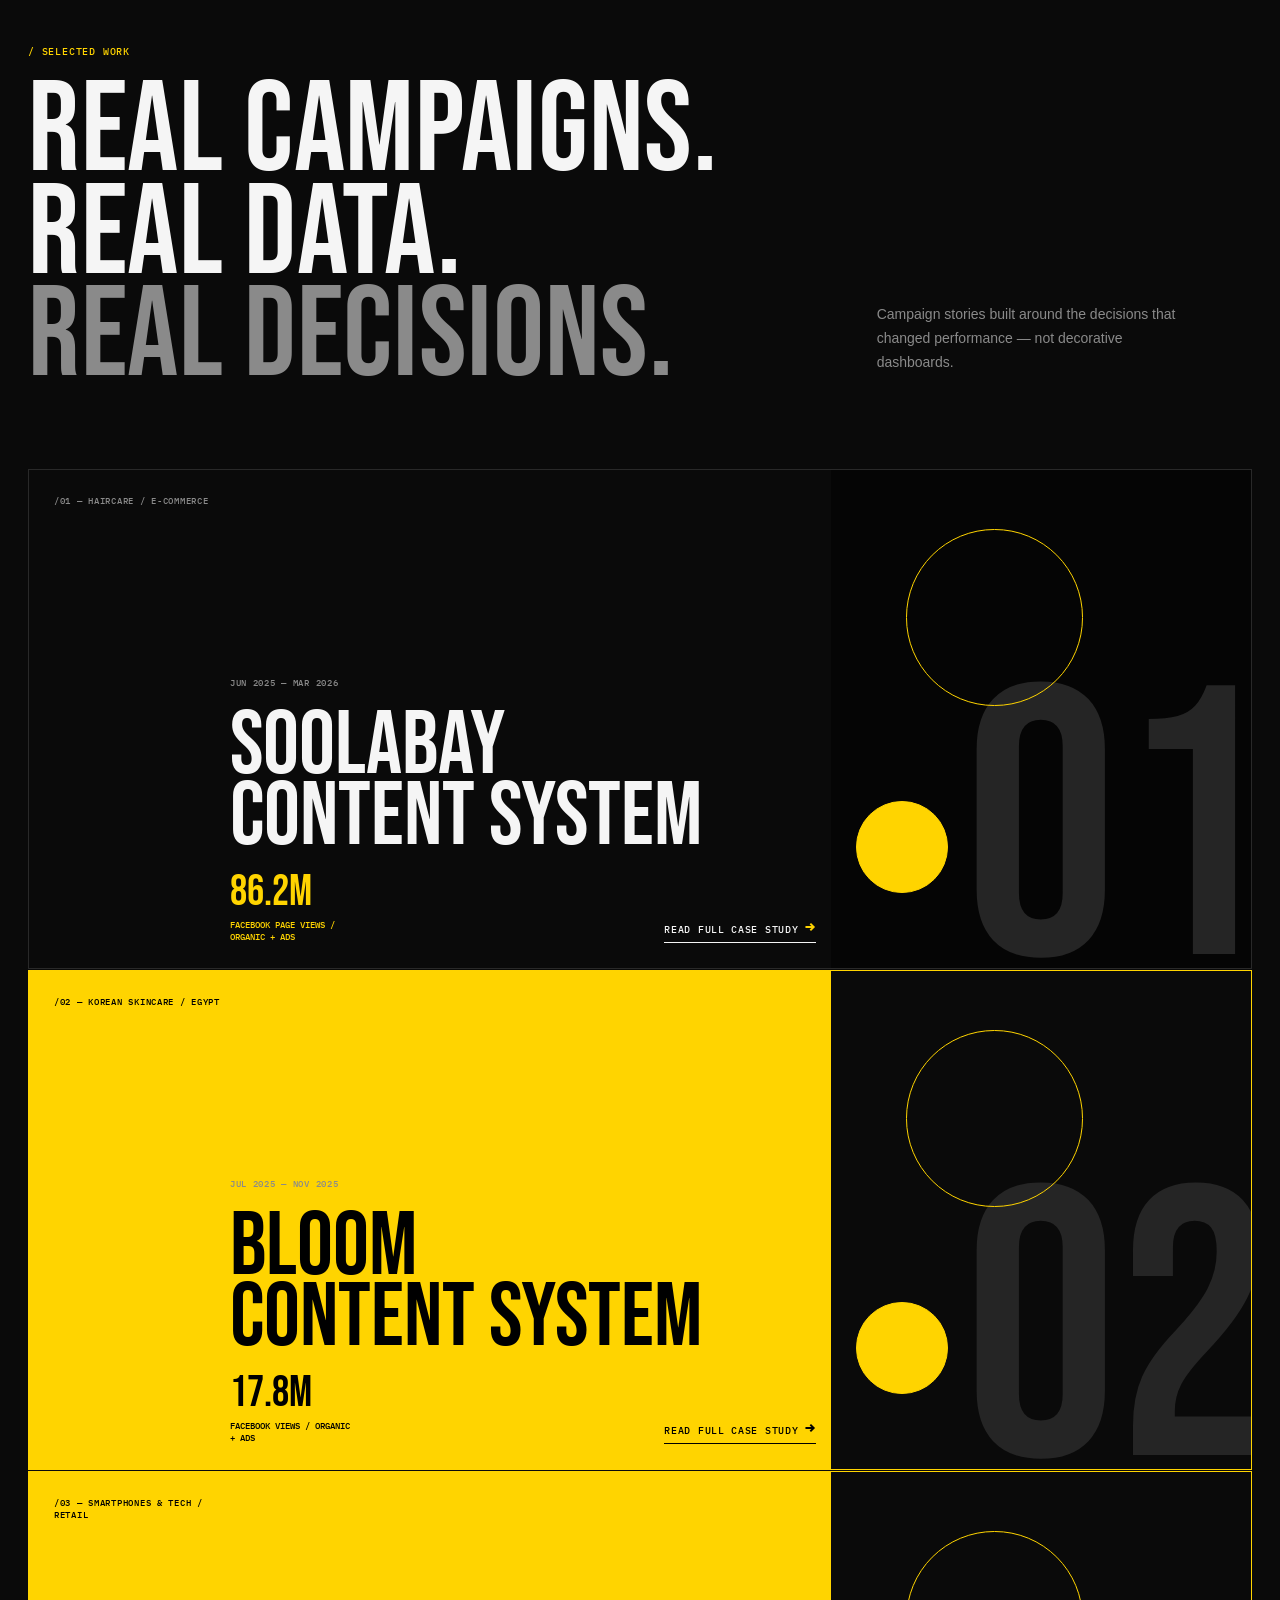
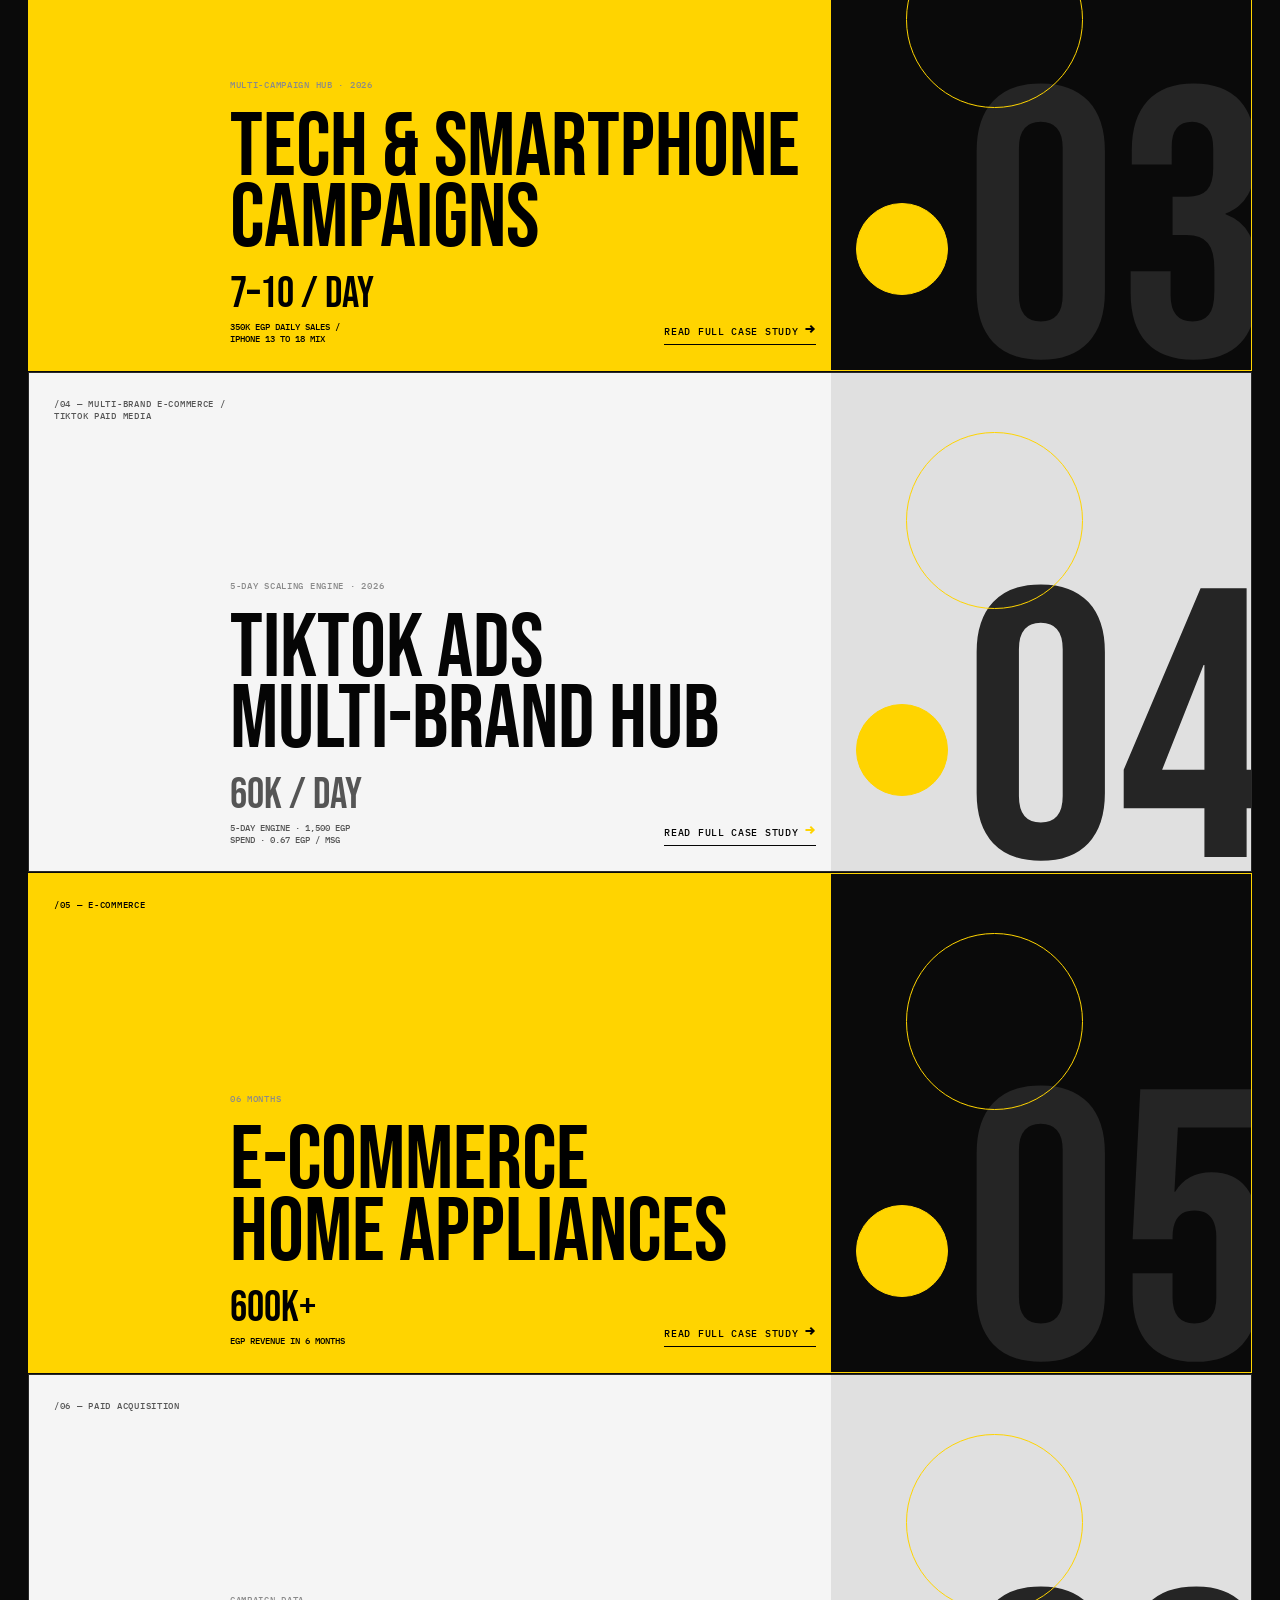
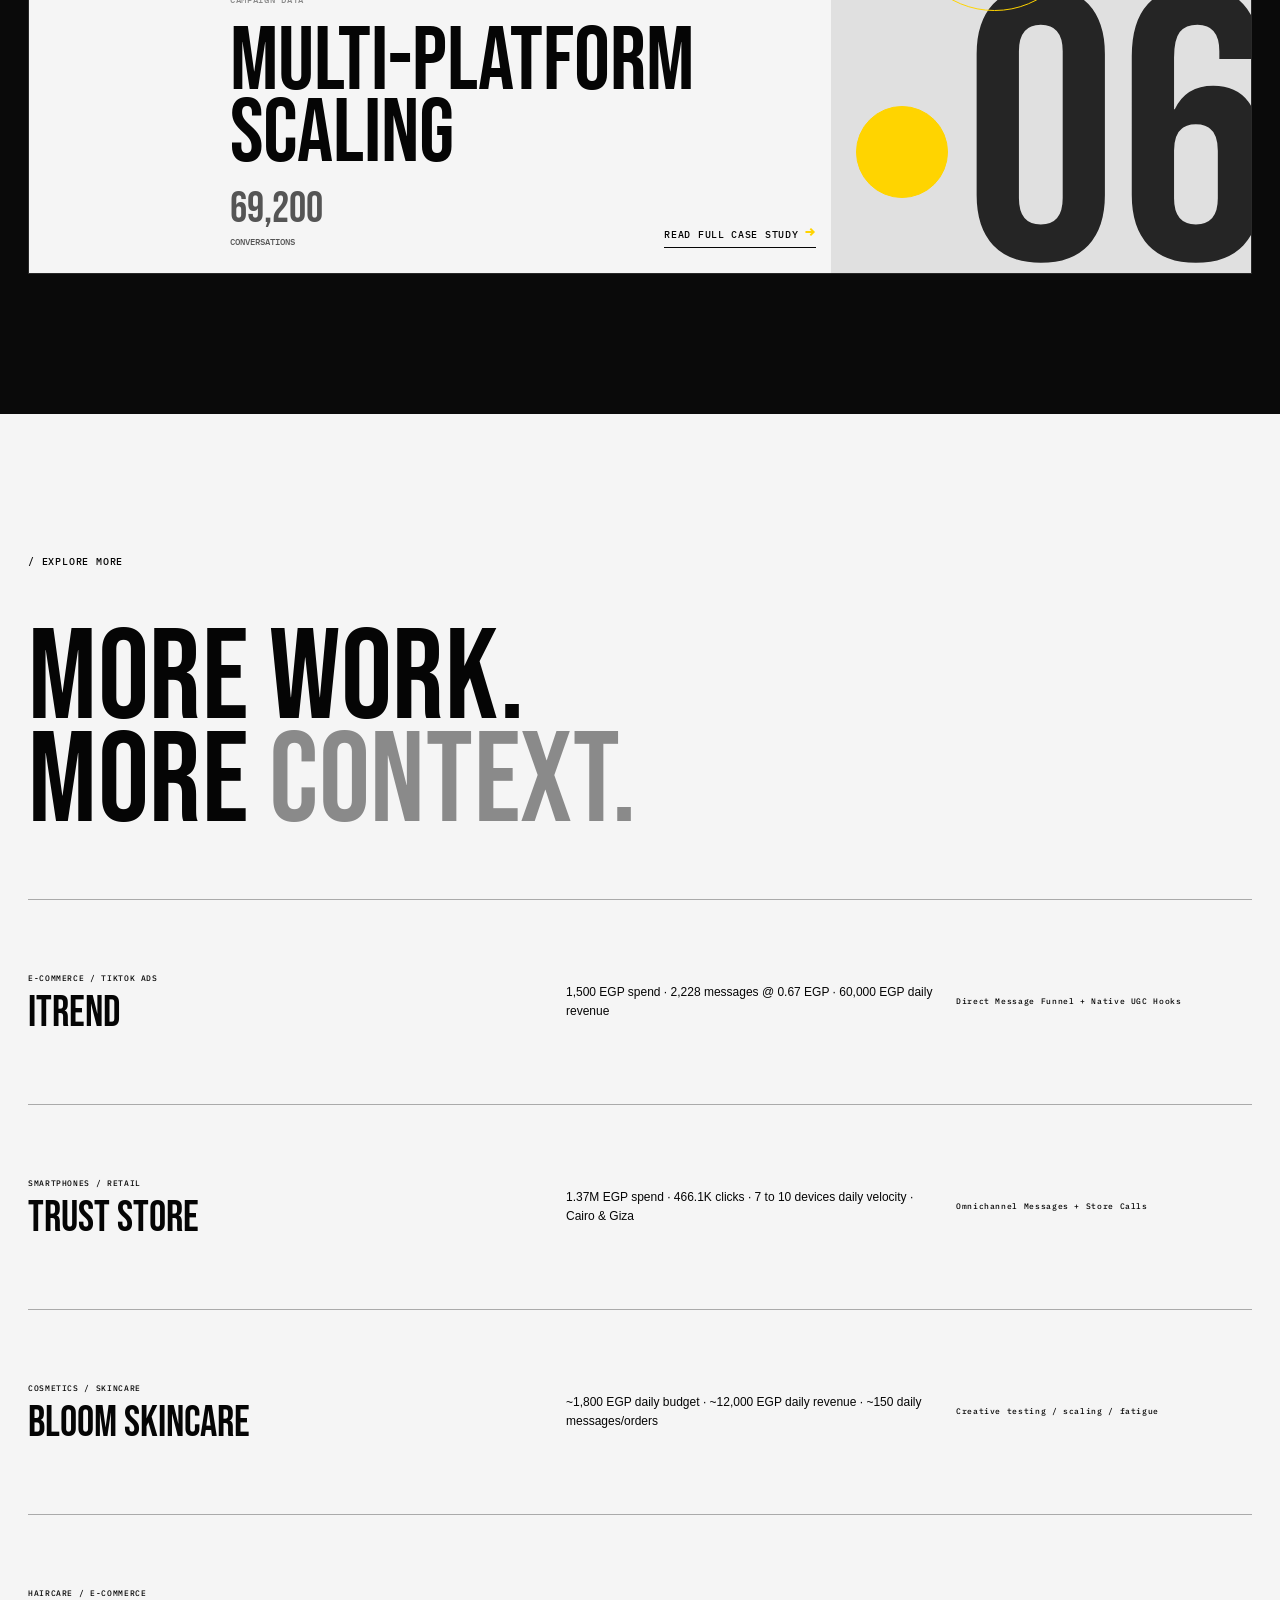
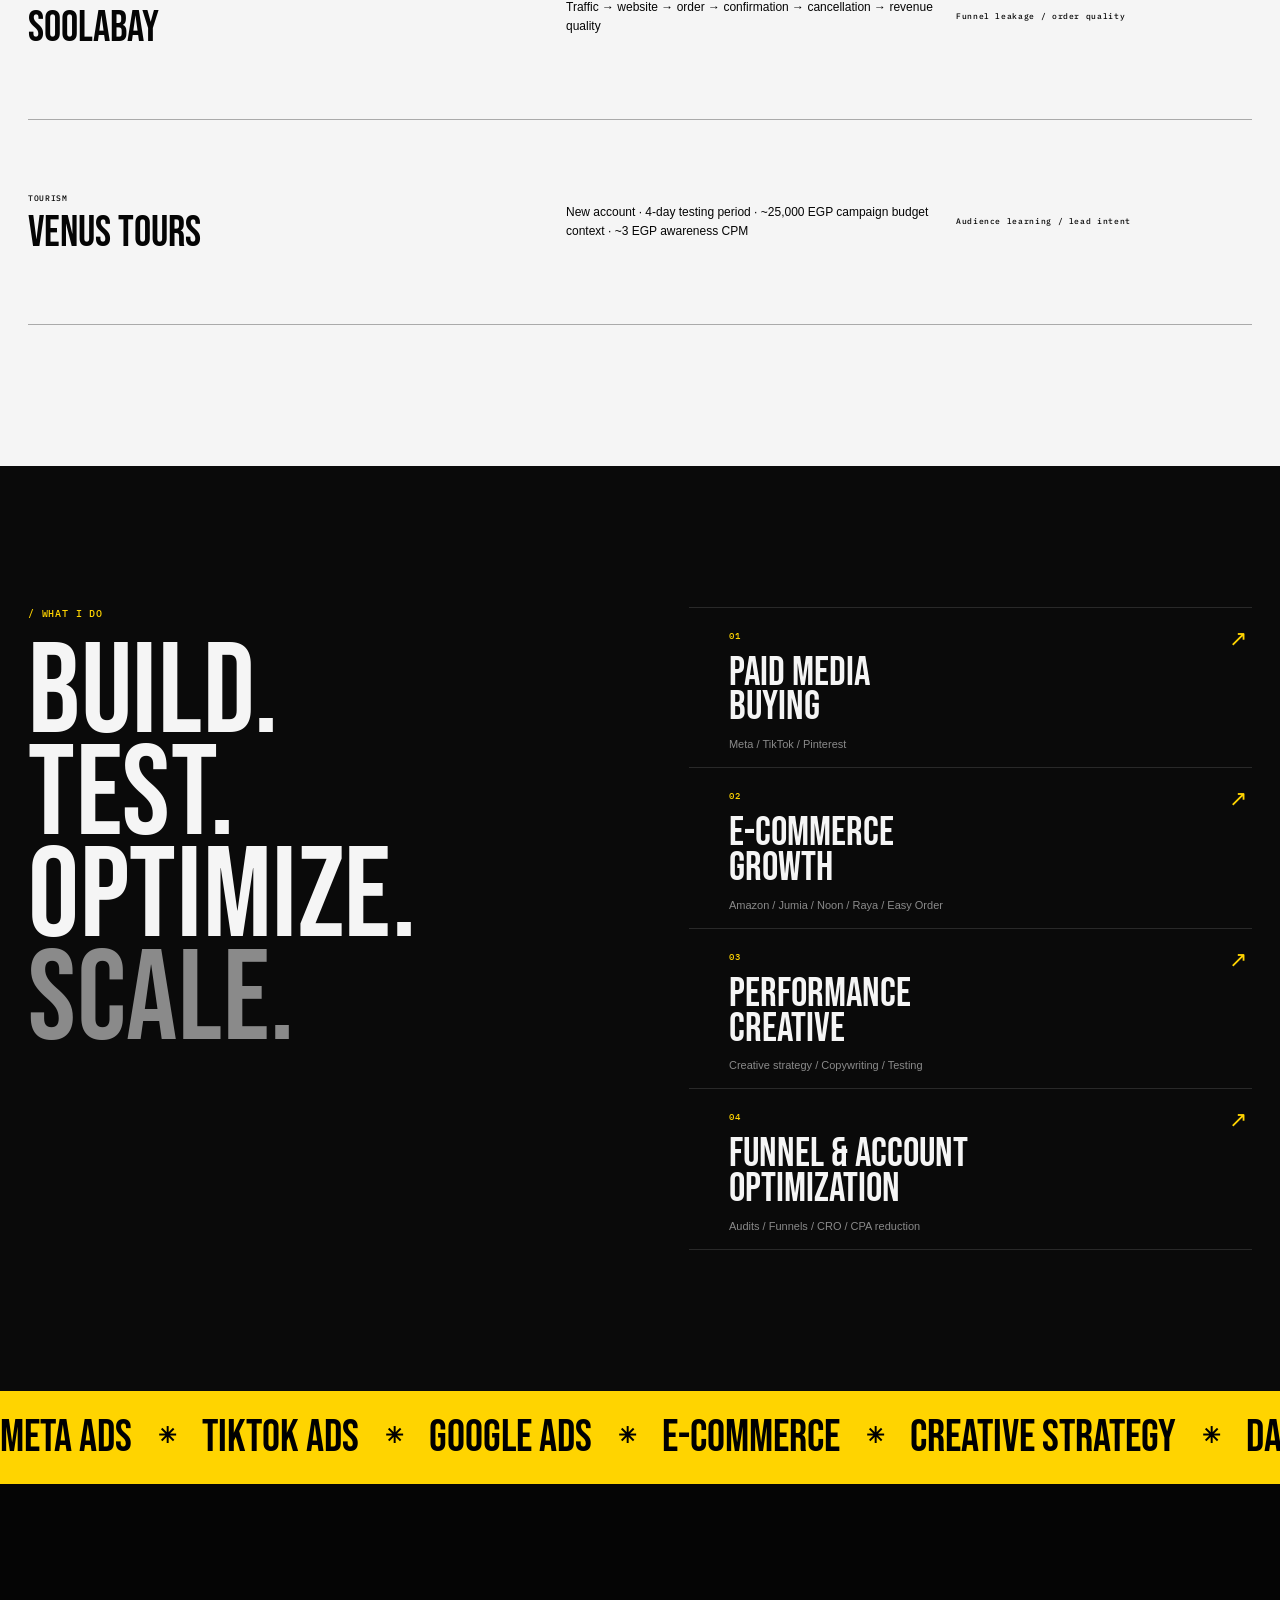
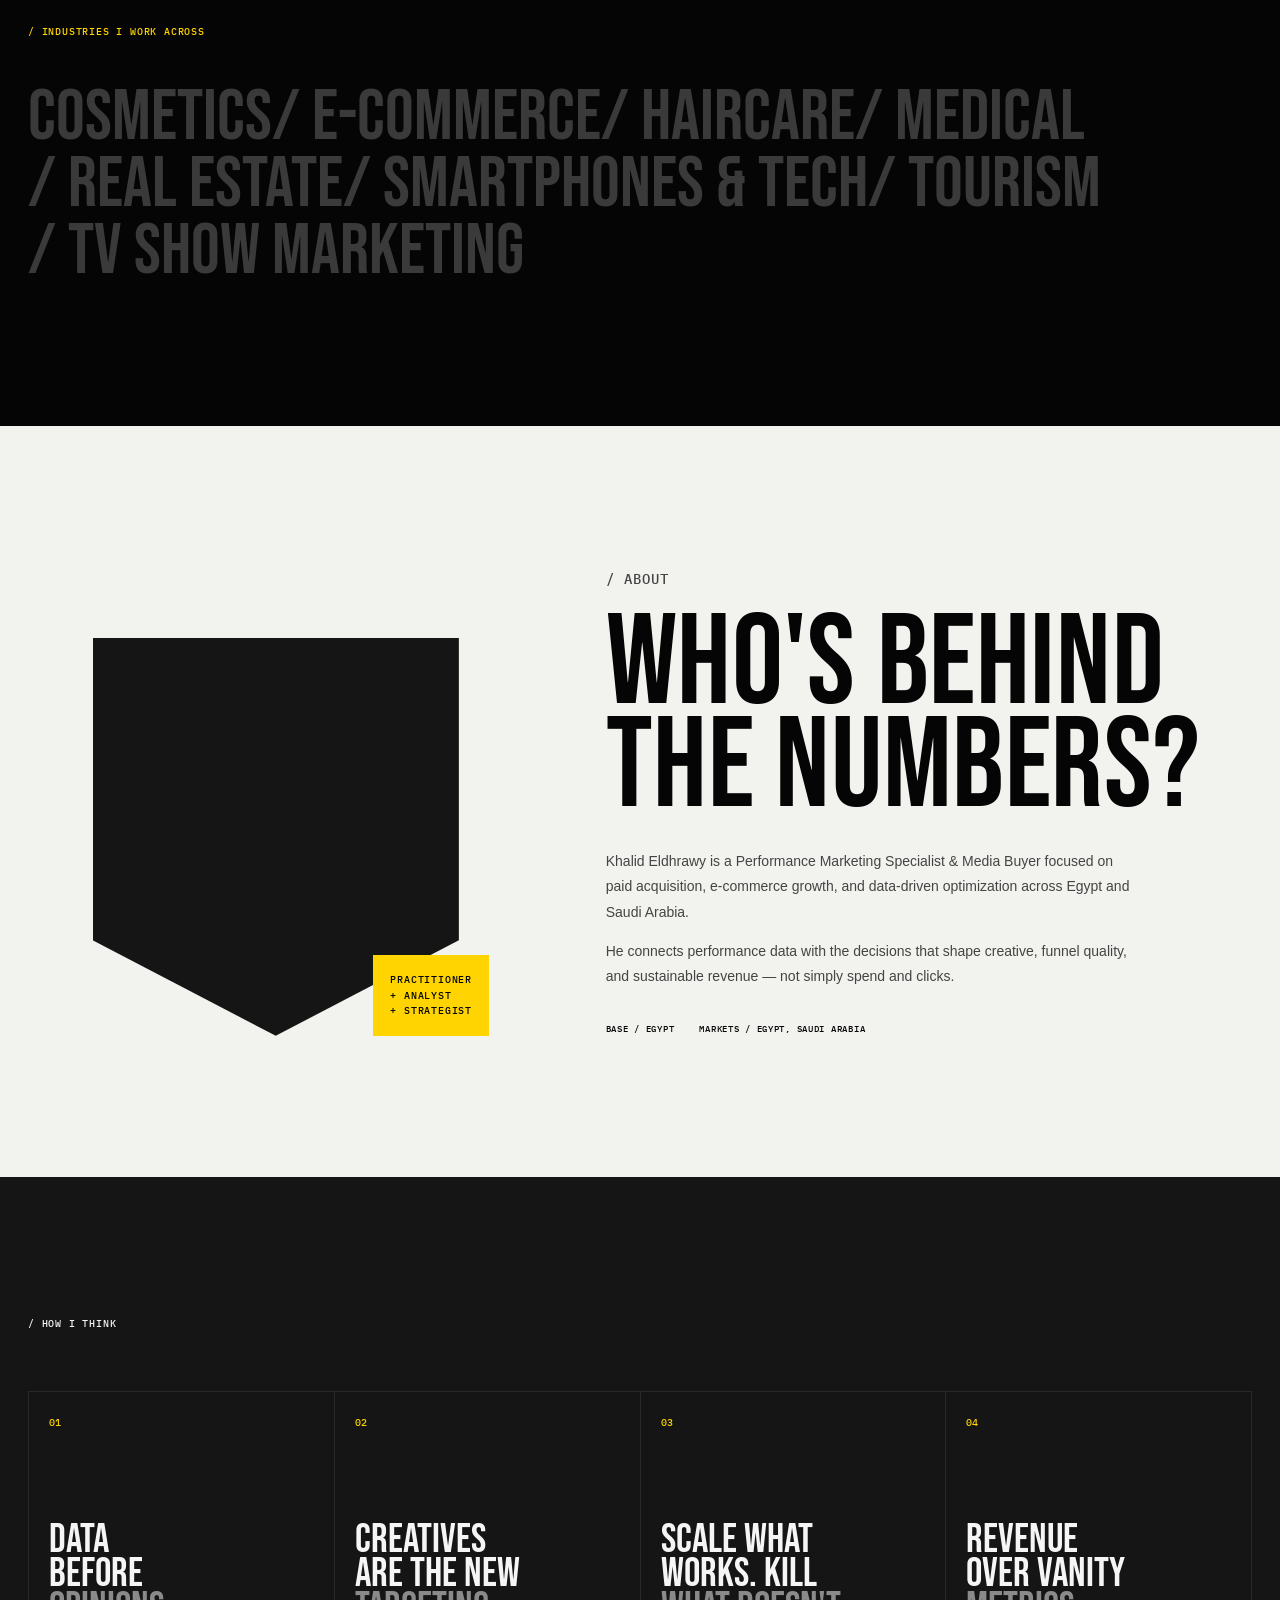
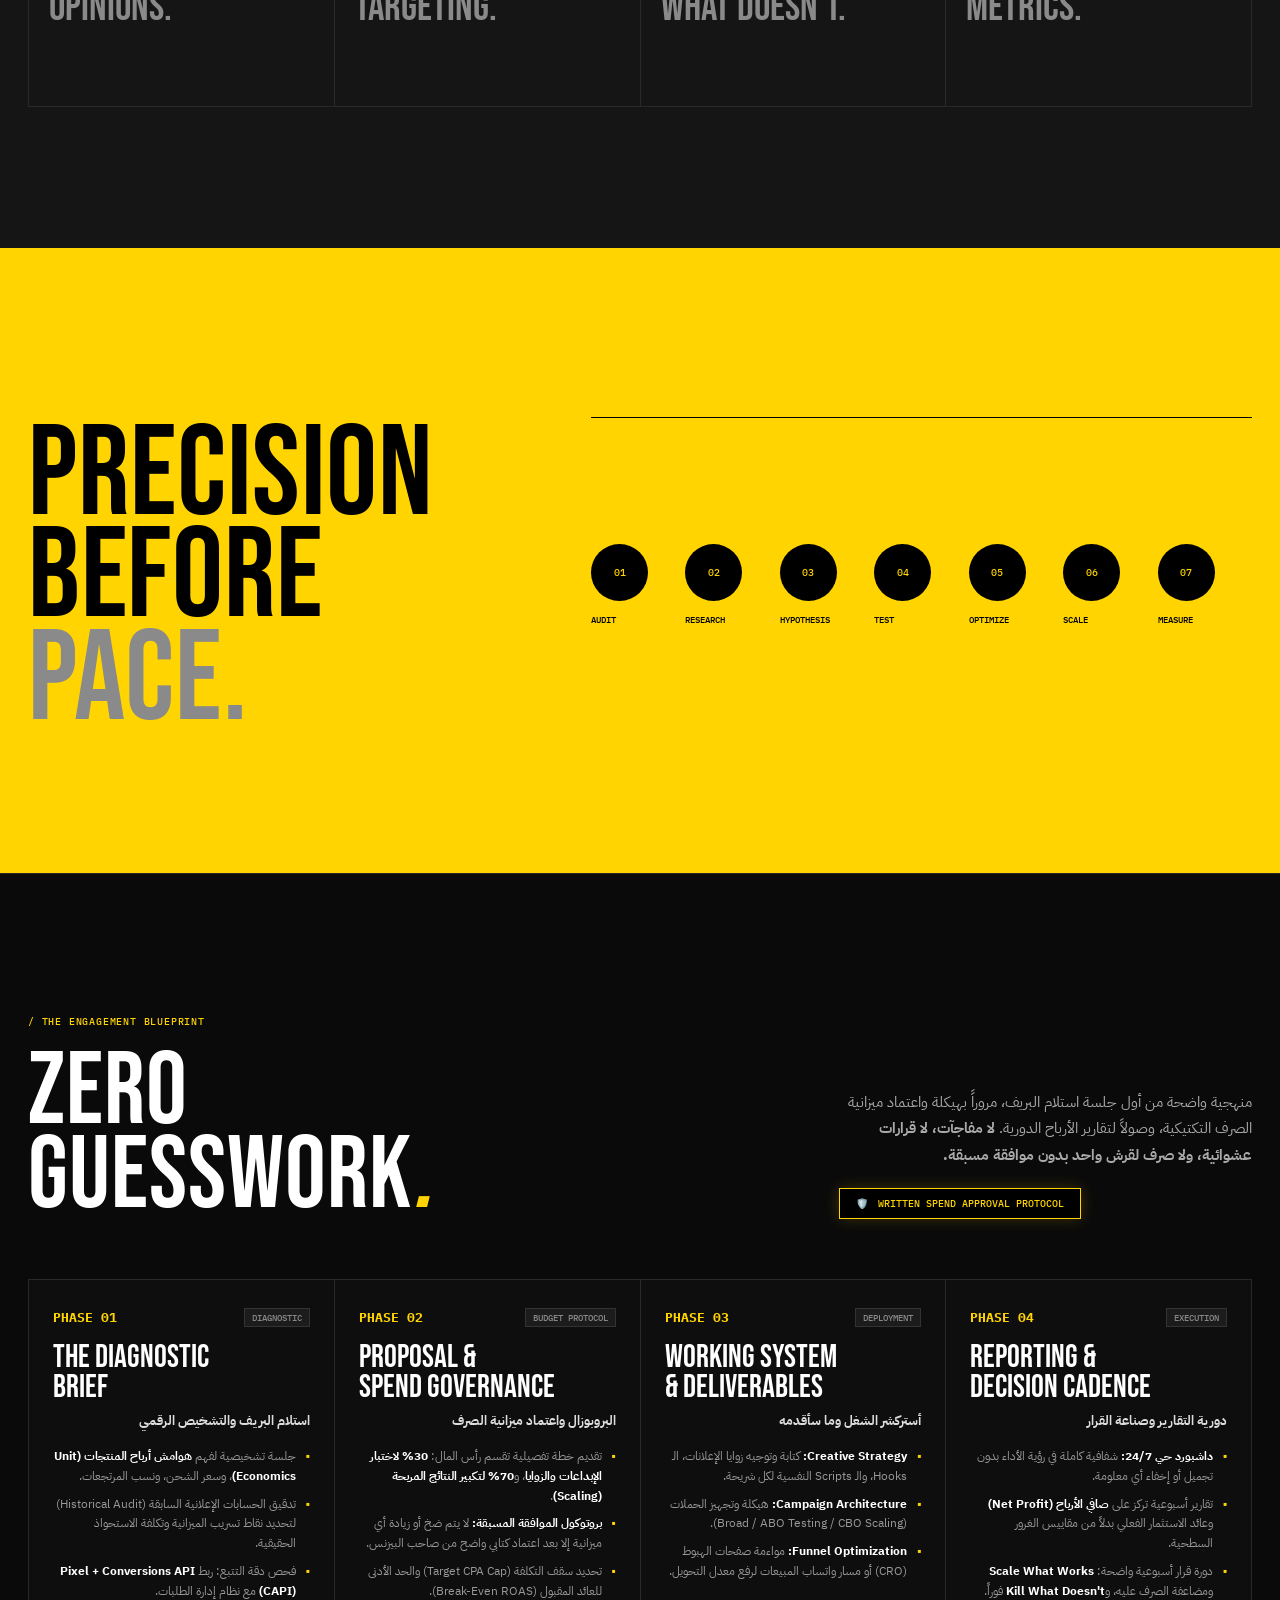
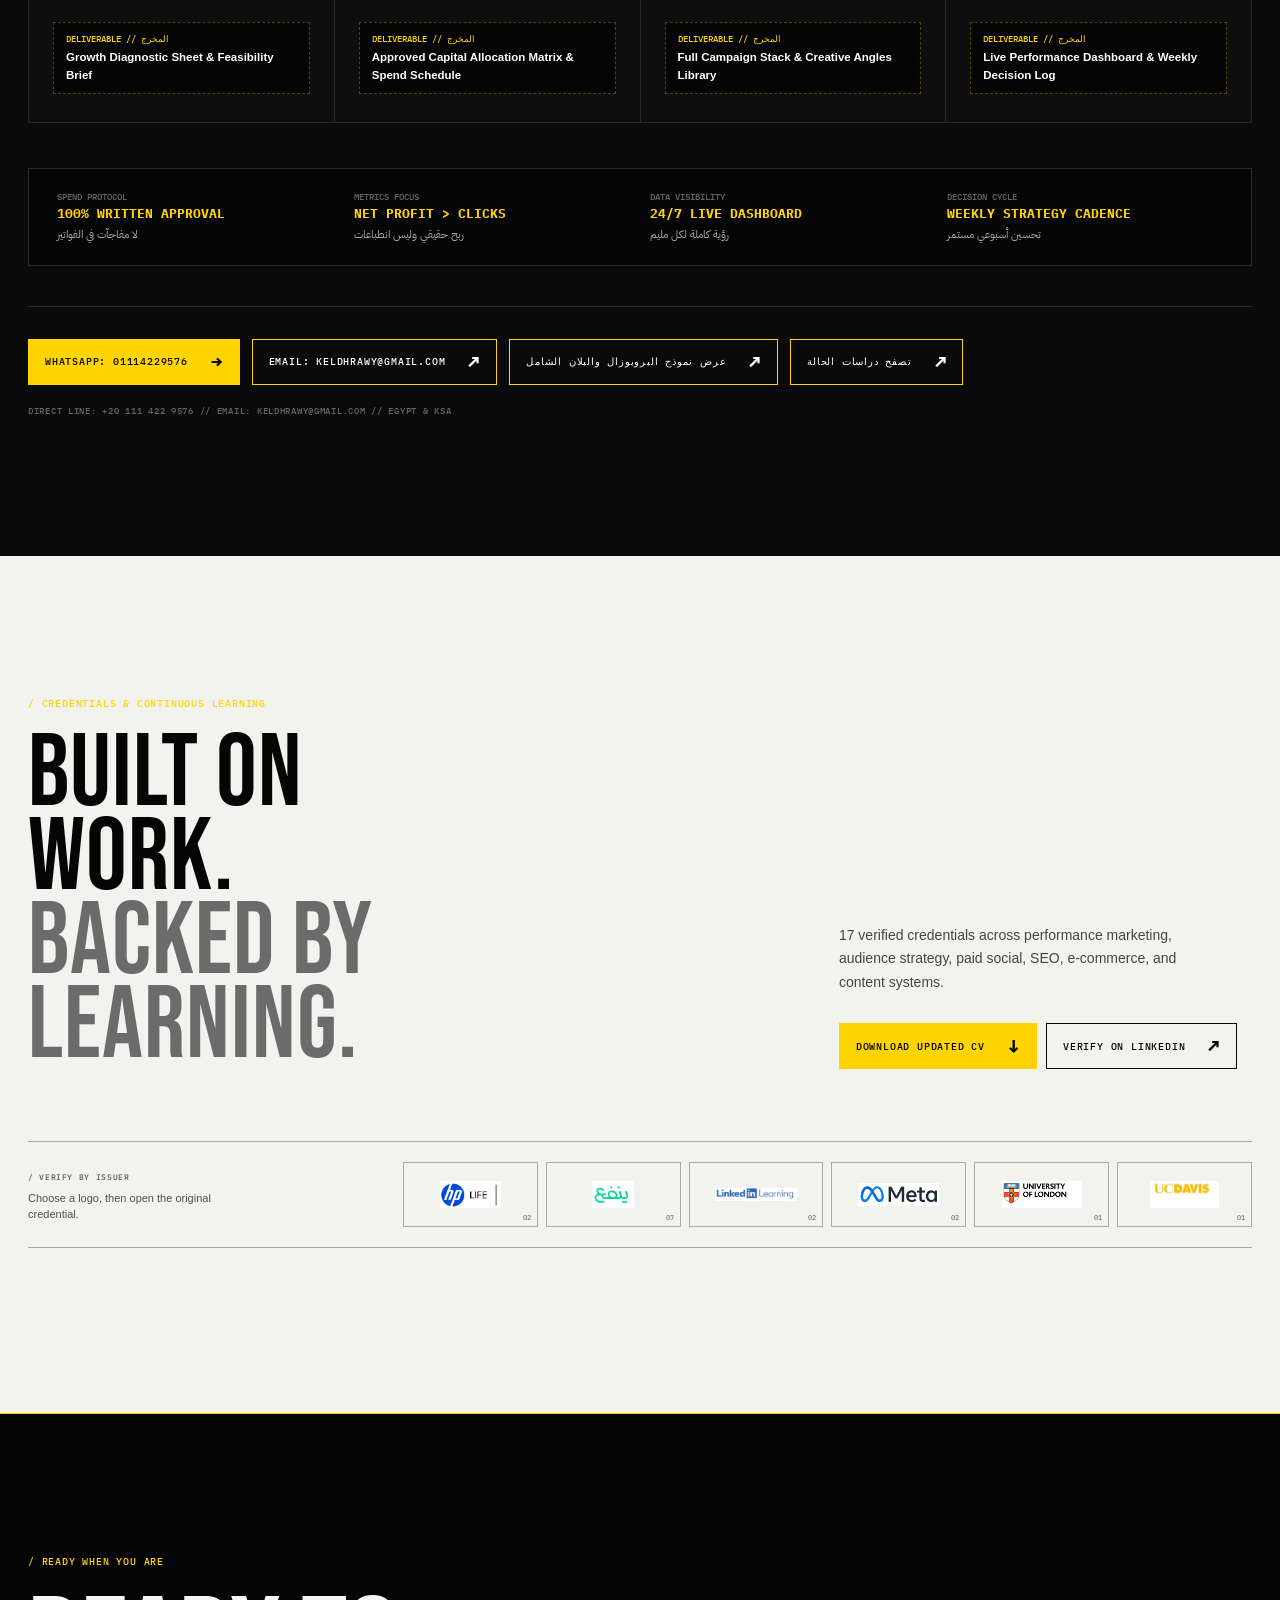
==== commit 2f9f7478: "Add files via upload" ====
--- a/index.html
+++ b/index.html
@@ -1,10 +1,10 @@
-﻿<!doctype html>
+<!doctype html>
 <html lang="en">
 <head>
   <meta charset="UTF-8" /><meta name="viewport" content="width=device-width, initial-scale=1.0" />
-  <title>Khalid Eldhrawy | Performance Media Buyer & Marketing Specialist</title>
-  <meta name="description" content="Performance Media Buyer & Marketing Specialist helping ambitious brands and businesses scale through Meta Ads, TikTok Ads, funnel optimization and data-driven acquisition." />
-  <meta property="og:title" content="Khalid Eldhrawy | Performance Media Buyer & Marketing Specialist" /><meta property="og:description" content="Data-led acquisition, creative strategy, and business growth." /><meta property="og:type" content="website" /><meta property="og:url" content="https://khalideldhrawy.com/" /><meta name="twitter:card" content="summary_large_image" />
+  <title>Khalid Eldhrawy | Performance Media Buyer &amp; Marketing Specialist</title>
+  <meta name="description" content="Performance Media Buyer &amp; Marketing Specialist helping ambitious brands and businesses scale through Meta Ads, TikTok Ads, funnel optimization and data-driven acquisition." />
+  <meta property="og:title" content="Khalid Eldhrawy | Performance Media Buyer &amp; Marketing Specialist" /><meta property="og:description" content="Data-led acquisition, creative strategy, and business growth." /><meta property="og:type" content="website" /><meta property="og:url" content="https://khalideldhrawy.com/" /><meta name="twitter:card" content="summary_large_image" />
   <link rel="canonical" href="https://khalideldhrawy.com/" /><link rel="preconnect" href="https://fonts.googleapis.com" /><link rel="preconnect" href="https://fonts.gstatic.com" crossorigin /><link href="https://fonts.googleapis.com/css2?family=Bebas+Neue&family=IBM+Plex+Mono:wght@400;500;600;700;800&family=IBM+Plex+Sans+Arabic:wght@400;500;600;700&display=swap" rel="stylesheet" /><link rel="stylesheet" href="assets/styles.css" /><link rel="stylesheet" href="assets/content-system.css" /><link rel="stylesheet" href="assets/arabic-typography.css" /><link rel="stylesheet" href="assets/credentials.css" /><link rel="stylesheet" href="assets/hero-portrait.css" /><link rel="stylesheet" href="assets/blueprint.css" />
   <style id="blueprint-inline-css">
 /* =========================================================
@@ -219,6 +219,80 @@
   color: #666;
 }
 
+/* =========================================================
+   TOP NAV CV & LINKEDIN SOCIAL PILLS
+   ========================================================= */
+.header-actions {
+  display: flex;
+  align-items: center;
+  gap: 20px;
+}
+
+.nav-social-pills {
+  display: flex;
+  align-items: center;
+  gap: 8px;
+}
+
+.nav-pill {
+  display: inline-flex;
+  align-items: center;
+  gap: 7px;
+  padding: 7px 14px;
+  background: #0f0f0f;
+  border: 1px solid #2a2a2a;
+  color: #e5e5e5;
+  font: 600 10px/1 'IBM Plex Mono', monospace;
+  letter-spacing: .08em;
+  text-transform: uppercase;
+  transition: all .2s ease;
+  text-decoration: none;
+  border-radius: 2px;
+}
+
+.nav-pill:hover {
+  background: var(--yellow);
+  color: #000;
+  border-color: var(--yellow);
+}
+
+.nav-pill.cv-pill {
+  border-color: rgba(255, 212, 0, 0.45);
+  color: var(--yellow);
+  background: rgba(255, 212, 0, 0.08);
+}
+
+.nav-pill.cv-pill:hover {
+  background: var(--yellow);
+  color: #000;
+  box-shadow: 0 0 14px rgba(255, 212, 0, 0.35);
+}
+
+.nav-pill.li-pill:hover {
+  background: #0a66c2;
+  border-color: #0a66c2;
+  color: #fff;
+}
+
+.pill-dot {
+  width: 6px;
+  height: 6px;
+  border-radius: 50%;
+  background: var(--yellow);
+  box-shadow: 0 0 8px var(--yellow);
+}
+
+.nav-pill:hover .pill-dot {
+  background: #000;
+  box-shadow: none;
+}
+
+@media (max-width: 960px) {
+  .nav-social-pills {
+    display: none;
+  }
+}
+
 @media (max-width: 900px) {
   .blueprint-intro {
     grid-template-columns: 1fr;
@@ -244,13 +318,64 @@
   }
 }
   </style>
-</head>
+<style>.reveal { opacity: 1 !important; transform: none !important; }</style></head>
 <body>
   <a class="skip-link" href="#main">Skip to content</a><div class="grain" aria-hidden="true"></div><div class="cursor" aria-hidden="true"></div>
-  <header class="header" id="top"><a class="logo" href="#top" aria-label="Khalid Eldhrawy home"><strong>KHALID<br>ELDHRAWY</strong><small>PERFORMANCE MARKETING / MEDIA BUYING</small></a><nav class="desktop-nav" aria-label="Primary navigation"><a href="#about">About</a><a href="#work">Work</a><a href="#services">Services</a><a href="#blueprint">Blueprint</a><a href="#expertise">Expertise</a><a href="#credentials">Credentials</a><a href="#contact">Contact</a></nav><a class="call-link" href="#contact">Book a strategy call <b>→</b></a><button class="menu-button" aria-expanded="false" aria-controls="mobile-menu"><span></span><span></span><span class="sr-only">Open menu</span></button></header>
-  <div id="mobile-menu" class="mobile-menu" aria-hidden="true"><nav aria-label="Mobile navigation"><a href="#about">About</a><a href="#work">Work</a><a href="#services">Services</a><a href="#blueprint">Blueprint</a><a href="#expertise">Expertise</a><a href="#credentials">Credentials</a><a href="#contact">Contact</a></nav><p>/ AVAILABLE FOR SELECT PROJECTS</p></div>
+  
+  <!-- HEADER & TOP NAVIGATION -->
+  <header class="header" id="top">
+    <a class="logo" href="#top" aria-label="Khalid Eldhrawy home">
+      <strong>KHALID<br>ELDHRAWY</strong>
+      <small>PERFORMANCE MARKETING / MEDIA BUYING</small>
+    </a>
+    
+    <nav class="desktop-nav" aria-label="Primary navigation">
+      <a href="#about">About</a>
+      <a href="#work">Work</a>
+      <a href="#services">Services</a>
+      <a href="#blueprint">Blueprint</a>
+      <a href="#expertise">Expertise</a>
+      <a href="#credentials">Credentials</a>
+      <a href="#contact">Contact</a>
+    </nav>
+
+    <!-- TOP BAR ACTIONS: CV & LINKEDIN PROFILE PILLS -->
+    <div class="header-actions">
+      <div class="nav-social-pills">
+        <a class="nav-pill cv-pill" href="assets/docs/Khalid-Eldhrawy-CV.pdf" target="_blank" download="Khalid-Eldhrawy-CV.pdf" title="Download Updated CV">
+          <span class="pill-dot"></span>
+          <span>CV 📄</span>
+        </a>
+        <a class="nav-pill li-pill" href="https://www.linkedin.com/in/khalid-eldhrawy/" target="_blank" rel="noopener" title="View LinkedIn Profile">
+          <span>LINKEDIN ↗</span>
+        </a>
+      </div>
+      <a class="call-link" href="#contact">Book a strategy call <b>→</b></a>
+    </div>
+
+    <button class="menu-button" aria-expanded="false" aria-controls="mobile-menu"><span></span><span></span><span class="sr-only">Open menu</span></button>
+  </header>
+
+  <!-- MOBILE MENU -->
+  <div id="mobile-menu" class="mobile-menu" aria-hidden="true">
+    <nav aria-label="Mobile navigation">
+      <a href="#about">About</a>
+      <a href="#work">Work</a>
+      <a href="#services">Services</a>
+      <a href="#blueprint">Blueprint</a>
+      <a href="#expertise">Expertise</a>
+      <a href="#credentials">Credentials</a>
+      <a href="#contact">Contact</a>
+      <div style="display:flex;gap:10px;margin-top:24px;flex-wrap:wrap;">
+        <a class="button yellow" href="assets/docs/Khalid-Eldhrawy-CV.pdf" target="_blank" download="Khalid-Eldhrawy-CV.pdf" style="flex:1;justify-content:center;">CV 📄</a>
+        <a class="button ghost" href="https://www.linkedin.com/in/khalid-eldhrawy/" target="_blank" rel="noopener" style="flex:1;justify-content:center;">LinkedIn ↗</a>
+      </div>
+    </nav>
+    <p>/ AVAILABLE FOR SELECT PROJECTS</p>
+  </div>
+
   <main id="main">
-    <section class="hero section-pad"><div class="hero-meta mono"><span>EGYPT / SAUDI ARABIA</span><span>AVAILABLE FOR SELECT PROJECTS</span></div><div class="hero-copy"><p class="kicker">/ PERFORMANCE MEDIA BUYER & MARKETING SPECIALIST</p><h1><span>SCALING</span><span>BRANDS &amp;</span><span>BUSINESSES<span class="dot">.</span></span></h1><p class="hero-sub">Helping ambitious brands and businesses acquire customers, scale revenue, and build profitable acquisition systems.</p><div class="hero-actions"><a class="button yellow" href="#work">View selected work <b>→</b></a><a class="button ghost" href="#contact">Let's talk <b>→</b></a></div></div><div class="hero-visual hero-floating"><img class="hero-portrait hero-editorial" src="assets/images/khalid-hero-black-editorial.png" alt="Khalid Eldhrawy, Performance Media Buyer and Marketing Specialist" fetchpriority="high" /></div><a class="scroll-cue mono" href="#numbers">SCROLL <b>↓</b></a><div class="yellow-rule"></div></section>
+    <section class="hero section-pad"><div class="hero-meta mono"><span>EGYPT / SAUDI ARABIA</span><span>AVAILABLE FOR SELECT PROJECTS</span></div><div class="hero-copy"><p class="kicker">/ PERFORMANCE MEDIA BUYER &amp; MARKETING SPECIALIST</p><h1><span>SCALING</span><span>BRANDS &amp;</span><span>BUSINESSES<span class="dot">.</span></span></h1><p class="hero-sub">Helping ambitious brands and businesses acquire customers, scale revenue, and build profitable acquisition systems.</p><div class="hero-actions"><a class="button yellow" href="#work">View selected work <b>→</b></a><a class="button ghost" href="#contact">Let's talk <b>→</b></a></div></div><div class="hero-visual hero-floating"><img class="hero-portrait hero-editorial" src="assets/images/khalid-hero-black-editorial.png" alt="Khalid Eldhrawy, Performance Media Buyer and Marketing Specialist" fetchpriority="high" /></div><a class="scroll-cue mono" href="#numbers">SCROLL <b>↓</b></a><div class="yellow-rule"></div></section>
     <section id="numbers" class="numbers section-pad reveal"><div class="section-label mono">/ THE NUMBERS</div><div class="metrics-grid" data-metrics></div><p class="data-note mono">* RESULTS ARE BASED ON PROVIDED CAMPAIGN DATA. CONTEXT AVAILABLE ON REQUEST.</p></section>
     <section class="manifesto section-pad reveal"><div class="manifesto-title"><p class="kicker">/ THE APPROACH</p><h2>I DON'T JUST<br>RUN ADS<span class="dot">.</span></h2></div><div class="manifesto-copy"><h3>I BUILD<br><i>GROWTH SYSTEMS.</i></h3><p>Paid media is only one part of the equation. The real work happens where research, creative, offer, audience, funnel, measurement, optimization, and scaling meet.</p><div class="system-list mono"><span>01 / RESEARCH</span><span>02 / CREATIVE</span><span>03 / FUNNEL</span><span>04 / MEASUREMENT</span></div></div></section>
     <section id="content-system" class="content-system section-pad"><div class="content-system-hero reveal"><div><p class="kicker">/ THE KHALID CONTENT SYSTEM</p><h2>CONTENT<br>WITH A<br><i>REASON.</i></h2></div><p lang="ar" dir="rtl">المحتوى مش خطة نشر. هو System يبدأ من فهم الناس والـbusiness goal، ويتحول لرسائل وتنفيذ وتوزيع—ثم يتطور من رد فعل الجمهور.</p></div><div class="content-system-steps mono reveal"><span><b>01</b> UNDERSTAND THE TENSION</span><span><b>02</b> BUILD THE SYSTEM</span><span><b>03</b> ACTIVATE THE IDEA</span><span><b>04</b> EVOLVE WITH SIGNALS</span></div><div class="content-evidence reveal"><div class="content-evidence-head"><b class="mono">/ THE EVIDENCE WALL / SOOLABAY</b><p lang="ar" dir="rtl">مش Showcase صور. كل Frame هنا يوثّق قرار فعلي دخل في بناء المحتوى.</p></div><div class="content-evidence-grid"><article class="content-proof-card"><img src="case-studies/soolabay-content-system/soolabay-evidence/reel-tangle-education.jpg" alt="Soolabay educational content example" /><div class="content-proof-top mono"><span>01 / STRATEGY</span><span>SOOLABAY</span></div><h3>FROM<br>PROBLEM TO<br><i>MESSAGE.</i></h3><div><p lang="ar" dir="rtl">من مشكلة العميل إلى رسالة مفيدة تبني ثقة، مش مجرد Product Post.</p><small class="mono">SOURCE / SOCIAL MEDIA STRATEGY</small></div></article><article class="content-proof-card"><img src="case-studies/soolabay-content-system/soolabay-evidence/reel-doctor-experience.jpg" alt="Soolabay doctor-led content example" /><div class="content-proof-top mono"><span>02 / BRIEF</span><span>SOOLABAY</span></div><h3>ONE IDEA.<br>MORE THAN<br><i>ONE VOICE.</i></h3><div><p lang="ar" dir="rtl">الـexpert يشرح، الـcreator يقرب التجربة، وUGC يضيف proof داخل نفس الرسالة.</p><small class="mono">SOURCE / INFLUENCER BRIEF</small></div></article><article class="content-proof-card"><img src="case-studies/soolabay-content-system/soolabay-evidence/direction-03.jpg" alt="Soolabay campaign visual direction example" /><div class="content-proof-top mono"><span>03 / ACTIVATION</span><span>SOOLABAY</span></div><h3>MAKE THE<br>MOMENT<br><i>MATTER.</i></h3><div><p lang="ar" dir="rtl">المناسبة تتحول إلى campaign فيها formats وcommunity triggers، مش بوست تهنئة فقط.</p><small class="mono">SOURCE / ANNIVERSARY PLANNER</small></div></article></div><div class="content-docs"><article><div class="content-doc-head mono"><span>SOURCE DOCUMENT / 01</span><span>CANVA EXTRACT</span></div><h3>SOCIAL MEDIA<br>STRATEGY</h3><dl><div><dt>INPUT</dt><dd>Hair concerns + credible education.</dd></div><div><dt>DECISION</dt><dd>Problems, proof and useful guidance.</dd></div><div><dt>OUTPUT</dt><dd>Clear content territories.</dd></div></dl><p lang="ar" dir="rtl">Strategy extract بعد تنظيف أرقام السوق غير الموثقة وبقايا الـTemplate.</p></article><article><div class="content-doc-head mono"><span>SOURCE DOCUMENT / 02</span><span>CANVA EXTRACT</span></div><h3>INFLUENCER<br>BRIEF</h3><dl><div><dt>VOICE 01</dt><dd>Doctor-led education.</dd></div><div><dt>VOICE 02</dt><dd>Creator review.</dd></div><div><dt>VOICE 03</dt><dd>UGC proof and reuse.</dd></div></dl><p lang="ar" dir="rtl">مستخرج من الـLine-up والـExecution Timeline لتوضيح توزيع الأدوار.</p></article><article><div class="content-doc-head mono"><span>SOURCE DOCUMENT / 03</span><span>CANVA EXTRACT</span></div><h3>ANNIVERSARY<br>PLANNER</h3><dl><div><dt>WINDOW</dt><dd>3-week campaign moment.</dd></div><div><dt>PLAN</dt><dd>9 videos / 12 posts / 52 stories.</dd></div><div><dt>LOGIC</dt><dd>Education, proof and participation.</dd></div></dl><p lang="ar" dir="rtl">Planned outputs من الـplanner، وليست Performance Results.</p></article></div></div><div class="content-system-method reveal"><p class="kicker">/ HOW THE SYSTEM WORKS</p><div class="content-method-list"><article><b>01 / UNDERSTAND</b><h3>FIND THE<br><i>REAL TENSION.</i></h3><p lang="ar" dir="rtl">Audience tension والـbusiness goal قبل أي فكرة.</p></article><article><b>02 / BUILD</b><h3>GIVE EVERY<br>IDEA A <i>JOB.</i></h3><p lang="ar" dir="rtl">Pillars وbriefs ودور واضح للـplatform والـformat.</p></article><article><b>03 / ACTIVATE</b><h3>TURN A<br>MOMENT INTO<br><i>MOMENTUM.</i></h3><p lang="ar" dir="rtl">Creators وcampaign moments وcommunity triggers داخل System واحد.</p></article><article><b>04 / EVOLVE</b><h3>LET THE<br>SIGNALS <i>DECIDE.</i></h3><p lang="ar" dir="rtl">Attention وengagement وintent تتحول لقرار المحتوى التالي.</p></article></div></div><p class="content-system-note mono">APPLIED ON SOOLABAY &amp; BLOOM / NO UNVERIFIED PERFORMANCE CLAIMS INCLUDED.</p></section>
@@ -259,7 +384,7 @@
     <section id="services" class="services section-pad"><div class="service-intro reveal"><p class="kicker">/ WHAT I DO</p><h2>BUILD.<br>TEST.<br>OPTIMIZE.<br><i>SCALE.</i></h2></div><div class="service-list" data-services></div></section>
     <section id="expertise" class="marquee" aria-label="Areas of expertise"><div class="marquee-track"><span>META ADS</span><b>✳</b><span>TIKTOK ADS</span><b>✳</b><span>GOOGLE ADS</span><b>✳</b><span>E-COMMERCE</span><b>✳</b><span>CREATIVE STRATEGY</span><b>✳</b><span>DATA ANALYSIS</span><b>✳</b><span>CRO</span><b>✳</b><span>FUNNEL OPTIMIZATION</span><b>✳</b><span>META ADS</span><b>✳</b></div></section>
     <section class="industries section-pad reveal"><p class="kicker">/ INDUSTRIES I WORK ACROSS</p><div class="industry-words"><span>COSMETICS</span><span>/ E-COMMERCE</span><span>/ HAIRCARE</span><span>/ MEDICAL</span><span>/ REAL ESTATE</span><span>/ SMARTPHONES &amp; TECH</span><span>/ TOURISM</span><span>/ TV SHOW MARKETING</span></div></section>
-    <section id="about" class="about section-pad"><div class="about-visual"><div class="about-stamp mono">PRACTITIONER<br>+ ANALYST<br>+ STRATEGIST</div><div class="about-block"></div></div><div class="about-copy reveal"><p class="kicker">/ ABOUT</p><h2>WHO'S BEHIND<br>THE NUMBERS?</h2><p>Khalid Eldhrawy is a Performance Marketing Specialist & Media Buyer focused on paid acquisition, e-commerce growth, and data-driven optimization across Egypt and Saudi Arabia.</p><p>He connects performance data with the decisions that shape creative, funnel quality, and sustainable revenue — not simply spend and clicks.</p><div class="location mono"><span>BASE / EGYPT</span><span>MARKETS / EGYPT, SAUDI ARABIA</span></div></div></section>
+    <section id="about" class="about section-pad"><div class="about-visual"><div class="about-stamp mono">PRACTITIONER<br>+ ANALYST<br>+ STRATEGIST</div><div class="about-block"></div></div><div class="about-copy reveal"><p class="kicker">/ ABOUT</p><h2>WHO'S BEHIND<br>THE NUMBERS?</h2><p>Khalid Eldhrawy is a Performance Marketing Specialist &amp; Media Buyer focused on paid acquisition, e-commerce growth, and data-driven optimization across Egypt and Saudi Arabia.</p><p>He connects performance data with the decisions that shape creative, funnel quality, and sustainable revenue — not simply spend and clicks.</p><div class="location mono"><span>BASE / EGYPT</span><span>MARKETS / EGYPT, SAUDI ARABIA</span></div></div></section>
     <section class="thinking section-pad"><div class="section-label mono">/ HOW I THINK</div><div class="thinking-grid"><article><b>01</b><h3>DATA<br>BEFORE<br><i>OPINIONS.</i></h3></article><article><b>02</b><h3>CREATIVES<br>ARE THE NEW<br><i>TARGETING.</i></h3></article><article><b>03</b><h3>SCALE WHAT<br>WORKS. KILL<br><i>WHAT DOESN'T.</i></h3></article><article><b>04</b><h3>REVENUE<br>OVER VANITY<br><i>METRICS.</i></h3></article></div></section>
     <section class="process section-pad reveal"><div><p class="kicker">/ THE PROCESS</p><h2>PRECISION<br>BEFORE <i>PACE.</i></h2></div><ol><li><b>01</b><span>AUDIT</span></li><li><b>02</b><span>RESEARCH</span></li><li><b>03</b><span>HYPOTHESIS</span></li><li><b>04</b><span>TEST</span></li><li><b>05</b><span>OPTIMIZE</span></li><li><b>06</b><span>SCALE</span></li><li><b>07</b><span>MEASURE</span></li></ol></section>
     <section id="blueprint" class="blueprint section-pad reveal">
@@ -401,10 +526,78 @@
         </div>
       </div>
     </section>
-    <section id="credentials" class="credentials section-pad reveal"><div class="credentials-intro"><div><p class="kicker">/ CREDENTIALS &amp; CONTINUOUS LEARNING</p><h2>BUILT ON<br>WORK.<br><i>BACKED BY LEARNING.</i></h2></div><div><p>17 verified credentials across performance marketing, audience strategy, paid social, SEO, e-commerce, and content systems.</p><div class="credential-actions"><a class="button yellow" href="assets/docs/Khalid-Eldhrawy-CV.pdf" download>Download CV <b>↓</b></a><a class="button ghost" href="https://www.linkedin.com/in/khalid-eldhrawy/" target="_blank" rel="noopener">Verify on LinkedIn <b>↗</b></a></div></div></div><div class="credential-grid"><article class="credential-card"><span class="credential-mark hp">HP</span><p>HP LIFE</p><h3>Target Audience</h3><small>ISSUED / AUG 2026</small></article><article class="credential-card"><span class="credential-mark hp">HP</span><p>HP LIFE</p><h3>Unique Value Proposition</h3><small>ISSUED / AUG 2026</small></article><article class="credential-card"><span class="credential-mark seif">SE</span><p>SEIFELSHENNawy</p><h3>Content Marketing</h3><small>ISSUED / OCT 2025</small></article><article class="credential-card"><span class="credential-mark yanfaa">Y</span><p>YANFAA.COM</p><h3>E-Store Management</h3><small>ISSUED / APR 2025</small></article><article class="credential-card"><span class="credential-mark tera">TC</span><p>TERACOURSES</p><h3>Social Media Management</h3><small>ISSUED / FEB 2025</small></article><article class="credential-card"><span class="credential-mark li">in</span><p>LINKEDIN LEARNING</p><h3>SEO Foundations</h3><small>ISSUED / JAN 2025</small></article><article class="credential-card"><span class="credential-mark li">in</span><p>LINKEDIN LEARNING</p><h3>Social Media Video Strategy</h3><small>ISSUED / DEC 2024</small></article><article class="credential-card"><span class="credential-mark yanfaa">Y</span><p>YANFAA.COM</p><h3>Selling Skills</h3><small>ISSUED / SEP 2024</small></article><article class="credential-card"><span class="credential-mark yanfaa">Y</span><p>YANFAA.COM</p><h3>Facebook Ads</h3><small>ISSUED / AUG 2024</small></article><article class="credential-card"><span class="credential-mark yanfaa">Y</span><p>YANFAA.COM</p><h3>Social Media Management 101</h3><small>ISSUED / JUL 2024</small></article><article class="credential-card"><span class="credential-mark meta">M</span><p>META</p><h3>Social Media Management</h3><small>ISSUED / MAY 2024</small></article><article class="credential-card"><span class="credential-mark yanfaa">Y</span><p>YANFAA.COM</p><h3>Understanding Social Media Ads</h3><small>ISSUED / MAR 2024</small></article><article class="credential-card"><span class="credential-mark yanfaa">Y</span><p>YANFAA.COM</p><h3>Brand Strategy</h3><small>ISSUED / MAR 2024</small></article><article class="credential-card"><span class="credential-mark yanfaa">Y</span><p>YANFAA.COM</p><h3>Social Media Strategy</h3><small>ISSUED / FEB 2024</small></article><article class="credential-card"><span class="credential-mark uol">UL</span><p>UNIVERSITY OF LONDON</p><h3>Fundamentals of Marketing Strategy</h3><small>ISSUED / DEC 2023</small></article><article class="credential-card"><span class="credential-mark ucd">UC</span><p>UNIVERSITY OF CALIFORNIA, DAVIS</p><h3>Introduction to Google SEO</h3><small>ISSUED / SEP 2023</small></article><article class="credential-card"><span class="credential-mark meta">M</span><p>META</p><h3>Introduction to Social Media Marketing</h3><small>ISSUED / NOV 2023</small></article></div></section>
-    <section id="contact" class="final-cta section-pad"><p class="kicker">/ READY WHEN YOU ARE</p><h2>READY TO<br>LOWER YOUR CPA<br>AND SCALE<br><i>YOUR SALES?</i></h2><p>Let's talk about your current acquisition system, what's holding it back, and where your next growth opportunity might be.</p><div class="cta-actions"><a class="button yellow" href="https://wa.me/201114229576" target="_blank" rel="noopener">WhatsApp: 01114229576 <b>→</b></a><a class="button white" href="mailto:keldhrawy@gmail.com">Email: keldhrawy@gmail.com <b>→</b></a></div><div class="contact-meta mono"><a href="mailto:keldhrawy@gmail.com">keldhrawy@gmail.com</a><a href="https://wa.me/201114229576" target="_blank" rel="noopener">+20 111 422 9576</a><a href="https://www.linkedin.com/in/khalid-eldhrawy/" target="_blank" rel="noopener">LINKEDIN</a><a href="#work">PORTFOLIO</a></div></section>
+
+    <!-- CREDENTIALS & UPDATED CV SECTION -->
+    <section id="credentials" class="credentials section-pad reveal">
+      <div class="credentials-intro">
+        <div>
+          <p class="kicker">/ CREDENTIALS &amp; CONTINUOUS LEARNING</p>
+          <h2>BUILT ON<br>WORK.<br><i>BACKED BY LEARNING.</i></h2>
+        </div>
+        <div>
+          <p>17 verified credentials across performance marketing, audience strategy, paid social, SEO, e-commerce, and content systems.</p>
+          <div class="credential-actions">
+            <a class="button yellow" href="assets/docs/Khalid-Eldhrawy-CV.pdf" target="_blank" download="Khalid-Eldhrawy-CV.pdf">Download Updated CV <b>↓</b></a>
+            <a class="button ghost" href="https://www.linkedin.com/in/khalid-eldhrawy/" target="_blank" rel="noopener">Verify on LinkedIn <b>↗</b></a>
+          </div>
+        </div>
+      </div>
+      <div class="credential-grid">
+        <article class="credential-card"><span class="credential-mark hp">HP</span><p>HP LIFE</p><h3>Target Audience</h3><small>ISSUED / AUG 2026</small></article>
+        <article class="credential-card"><span class="credential-mark hp">HP</span><p>HP LIFE</p><h3>Unique Value Proposition</h3><small>ISSUED / AUG 2026</small></article>
+        <article class="credential-card"><span class="credential-mark seif">SE</span><p>SEIFELSHENNawy</p><h3>Content Marketing</h3><small>ISSUED / OCT 2025</small></article>
+        <article class="credential-card"><span class="credential-mark yanfaa">Y</span><p>YANFAA.COM</p><h3>E-Store Management</h3><small>ISSUED / APR 2025</small></article>
+        <article class="credential-card"><span class="credential-mark tera">TC</span><p>TERACOURSES</p><h3>Social Media Management</h3><small>ISSUED / FEB 2025</small></article>
+        <article class="credential-card"><span class="credential-mark li">in</span><p>LINKEDIN LEARNING</p><h3>SEO Foundations</h3><small>ISSUED / JAN 2025</small></article>
+        <article class="credential-card"><span class="credential-mark li">in</span><p>LINKEDIN LEARNING</p><h3>Social Media Video Strategy</h3><small>ISSUED / DEC 2024</small></article>
+        <article class="credential-card"><span class="credential-mark yanfaa">Y</span><p>YANFAA.COM</p><h3>Selling Skills</h3><small>ISSUED / SEP 2024</small></article>
+        <article class="credential-card"><span class="credential-mark yanfaa">Y</span><p>YANFAA.COM</p><h3>Facebook Ads</h3><small>ISSUED / AUG 2024</small></article>
+        <article class="credential-card"><span class="credential-mark yanfaa">Y</span><p>YANFAA.COM</p><h3>Social Media Management 101</h3><small>ISSUED / JUL 2024</small></article>
+        <article class="credential-card"><span class="credential-mark meta">M</span><p>META</p><h3>Social Media Management</h3><small>ISSUED / MAY 2024</small></article>
+        <article class="credential-card"><span class="credential-mark yanfaa">Y</span><p>YANFAA.COM</p><h3>Understanding Social Media Ads</h3><small>ISSUED / MAR 2024</small></article>
+        <article class="credential-card"><span class="credential-mark yanfaa">Y</span><p>YANFAA.COM</p><h3>Brand Strategy</h3><small>ISSUED / MAR 2024</small></article>
+        <article class="credential-card"><span class="credential-mark yanfaa">Y</span><p>YANFAA.COM</p><h3>Social Media Strategy</h3><small>ISSUED / FEB 2024</small></article>
+        <article class="credential-card"><span class="credential-mark uol">UL</span><p>UNIVERSITY OF LONDON</p><h3>Fundamentals of Marketing Strategy</h3><small>ISSUED / DEC 2023</small></article>
+        <article class="credential-card"><span class="credential-mark ucd">UC</span><p>UNIVERSITY OF CALIFORNIA, DAVIS</p><h3>Introduction to Google SEO</h3><small>ISSUED / SEP 2023</small></article>
+        <article class="credential-card"><span class="credential-mark meta">M</span><p>META</p><h3>Introduction to Social Media Marketing</h3><small>ISSUED / NOV 2023</small></article>
+      </div>
+    </section>
+
+    <!-- FINAL CTA / CONTACT -->
+    <section id="contact" class="final-cta section-pad">
+      <p class="kicker">/ READY WHEN YOU ARE</p>
+      <h2>READY TO<br>LOWER YOUR CPA<br>AND SCALE<br><i>YOUR SALES?</i></h2>
+      <p>Let's talk about your current acquisition system, what's holding it back, and where your next growth opportunity might be.</p>
+      <div class="cta-actions">
+        <a class="button yellow" href="https://wa.me/201114229576" target="_blank" rel="noopener">WhatsApp: 01114229576 <b>→</b></a>
+        <a class="button white" href="mailto:keldhrawy@gmail.com">Email: keldhrawy@gmail.com <b>→</b></a>
+      </div>
+      <div class="contact-meta mono">
+        <a href="mailto:keldhrawy@gmail.com">keldhrawy@gmail.com</a>
+        <a href="https://wa.me/201114229576" target="_blank" rel="noopener">+20 111 422 9576</a>
+        <a href="https://www.linkedin.com/in/khalid-eldhrawy/" target="_blank" rel="noopener">LINKEDIN</a>
+        <a href="assets/docs/Khalid-Eldhrawy-CV.pdf" target="_blank" download="Khalid-Eldhrawy-CV.pdf">DOWNLOAD CV</a>
+        <a href="#work">PORTFOLIO</a>
+      </div>
+    </section>
   </main>
-  <footer><div class="footer-name">KHALID ELDHRAWY</div><div>PERFORMANCE MARKETING<br>MEDIA BUYING<br>E-COMMERCE GROWTH</div><div class="mono">© 2026 KHALID ELDHRAWY<br>BUILT FOR PERFORMANCE.</div></footer>
-  <div class="modal" id="case-modal" role="dialog" aria-modal="true" aria-labelledby="modal-title" aria-hidden="true"><div class="modal-backdrop" data-close-modal></div><section class="modal-panel" tabindex="-1"><button class="modal-close" aria-label="Close case study" data-close-modal>×</button><div id="modal-content"></div></section></div>
-  <script src="assets/projects.js"></script><script src="assets/credentials.js"></script><script src="assets/script.js"></script>
-</body></html>+
+  <footer>
+    <div class="footer-name">KHALID ELDHRAWY</div>
+    <div>PERFORMANCE MARKETING<br>MEDIA BUYING<br>E-COMMERCE GROWTH</div>
+    <div class="mono">© 2026 KHALID ELDHRAWY<br>BUILT FOR PERFORMANCE.</div>
+  </footer>
+
+  <div class="modal" id="case-modal" role="dialog" aria-modal="true" aria-labelledby="modal-title" aria-hidden="true">
+    <div class="modal-backdrop" data-close-modal></div>
+    <section class="modal-panel" tabindex="-1">
+      <button class="modal-close" aria-label="Close case study" data-close-modal>×</button>
+      <div id="modal-content"></div>
+    </section>
+  </div>
+
+  <script src="assets/projects.js"></script>
+  <script src="assets/credentials.js"></script>
+  <script src="assets/script.js"></script>
+</body>
+</html>
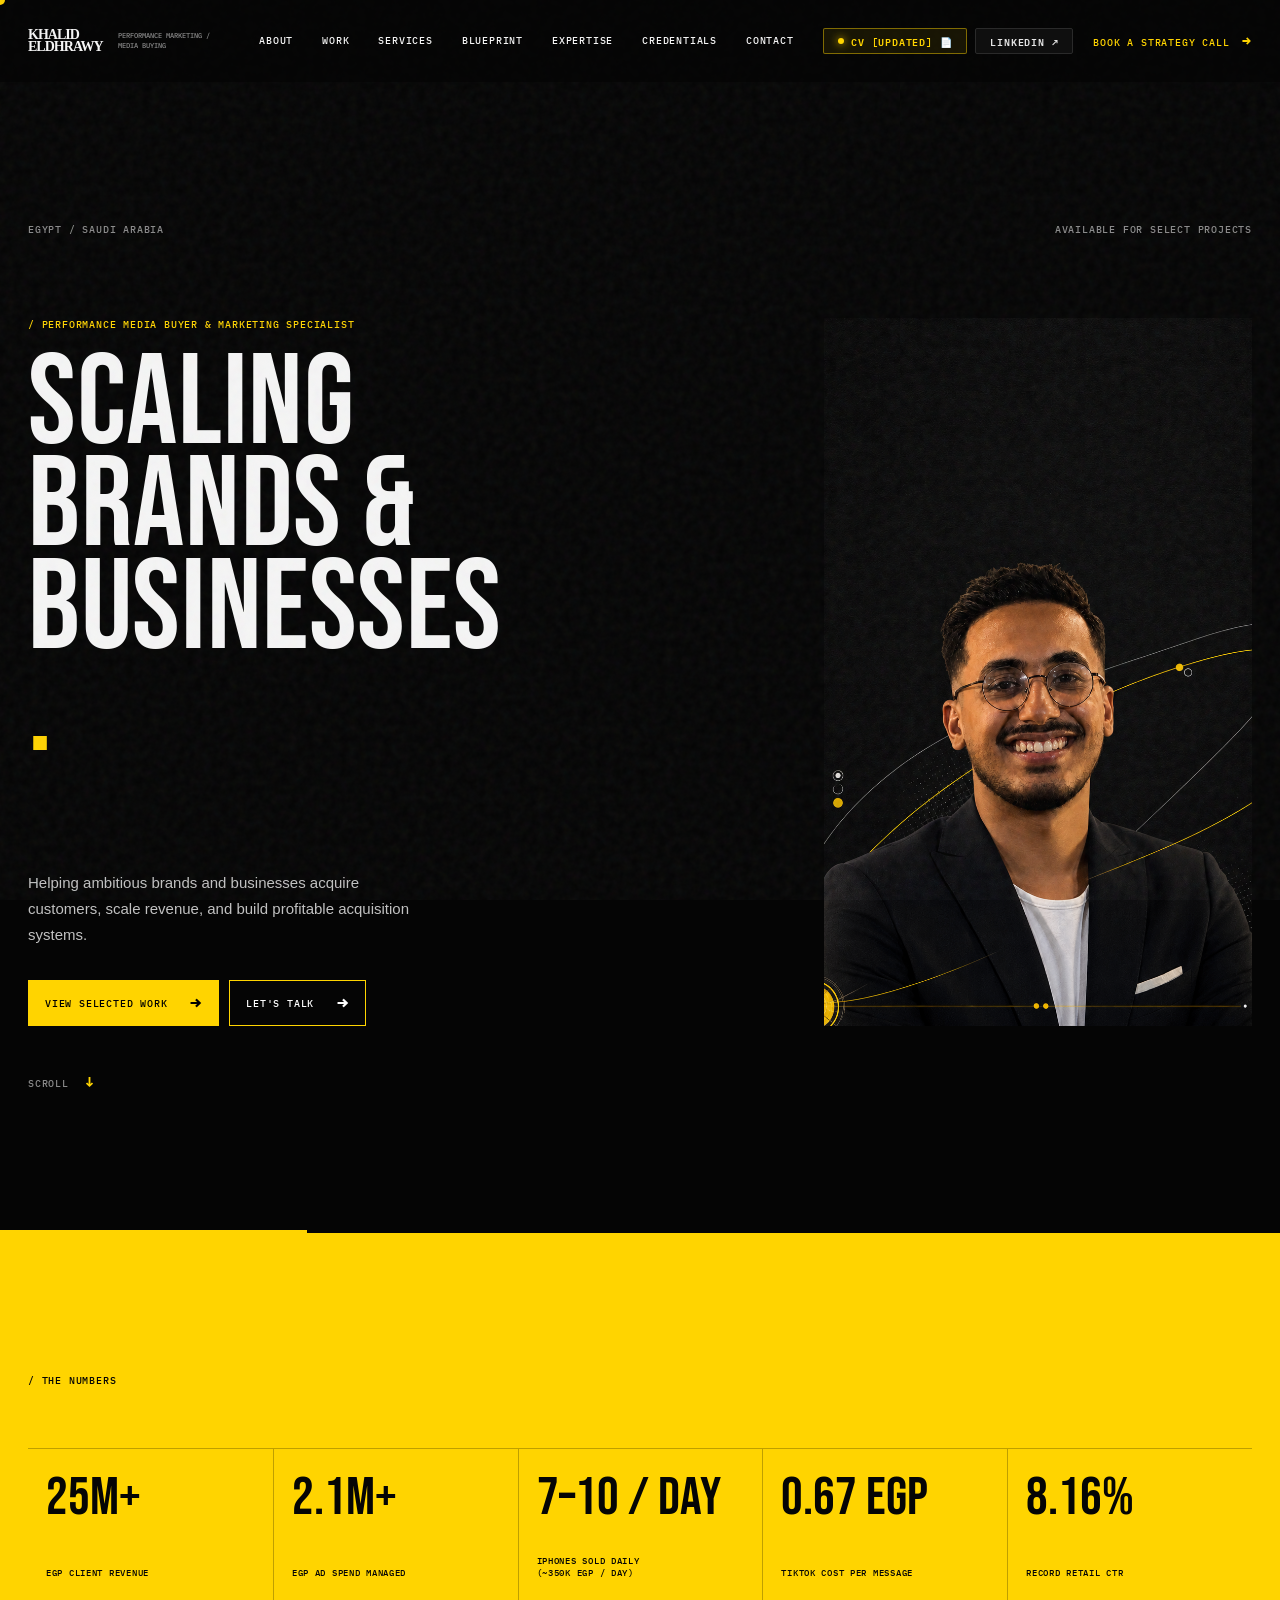
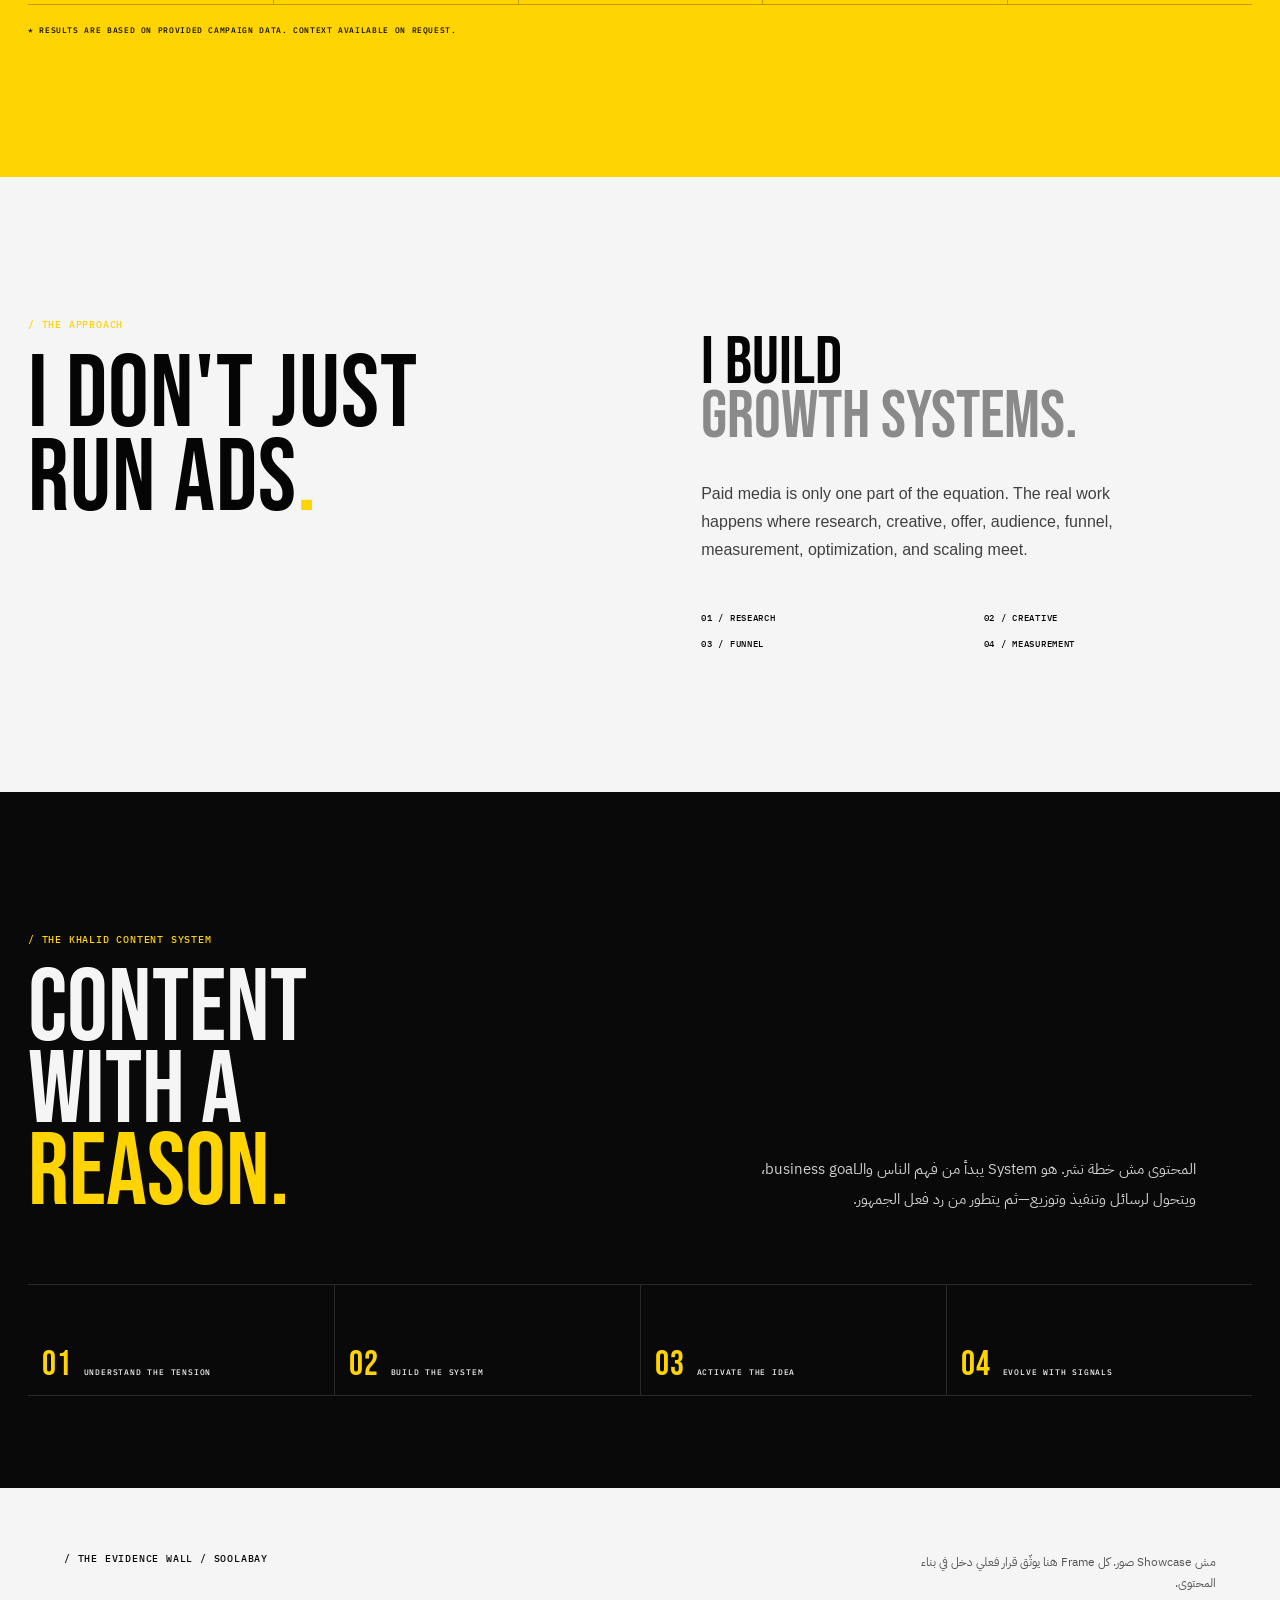
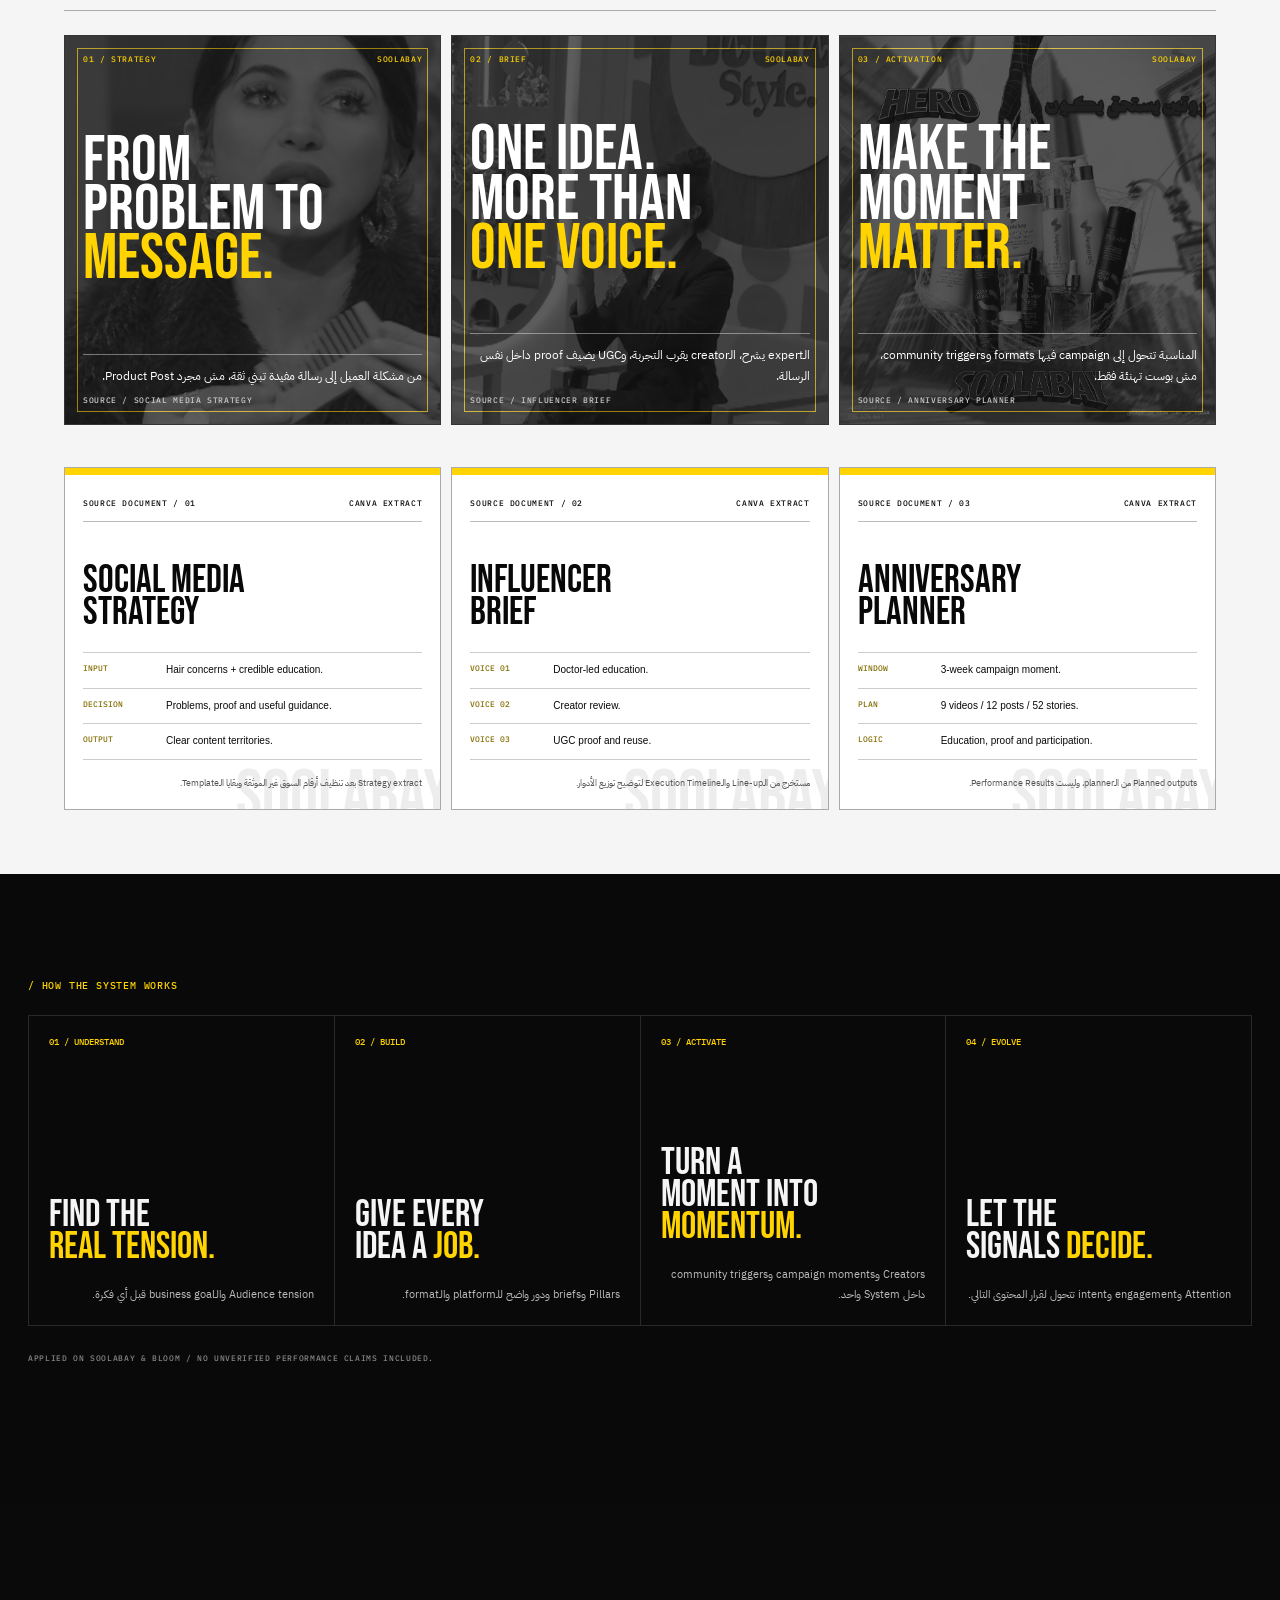
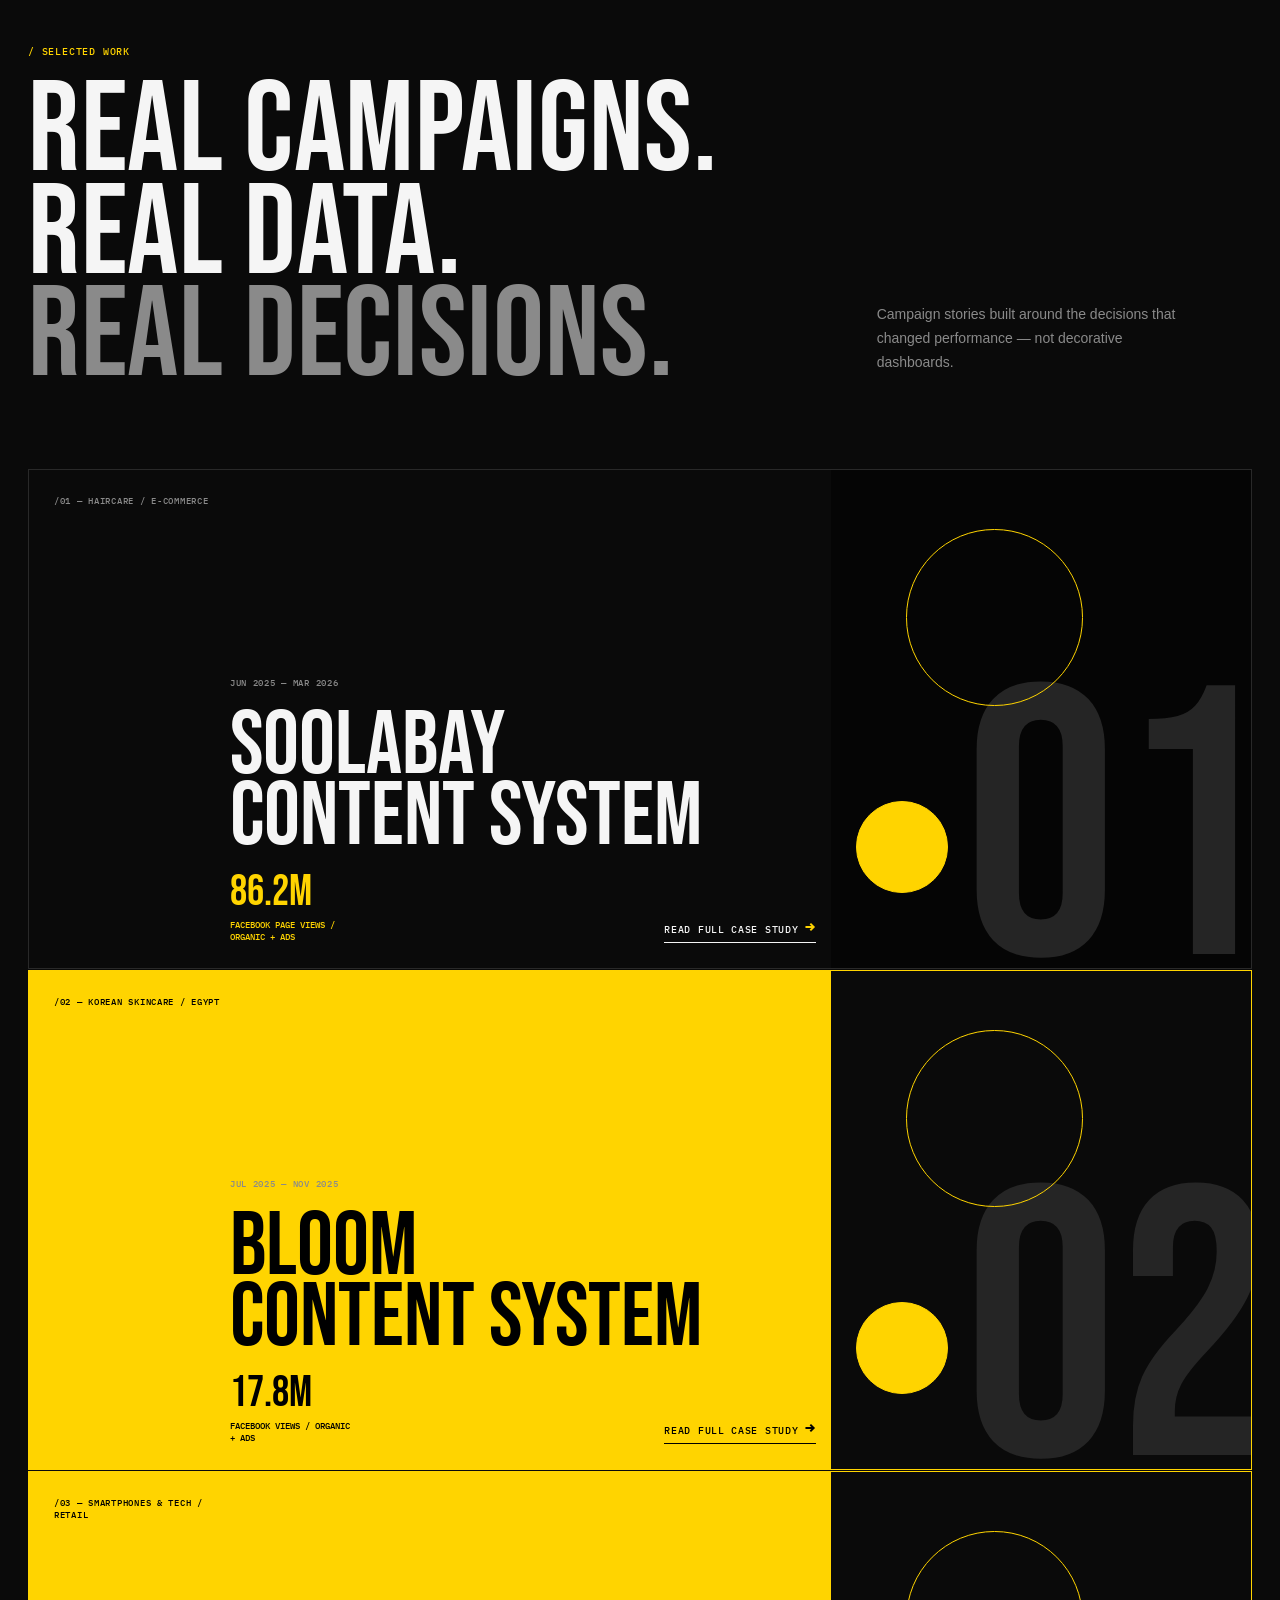
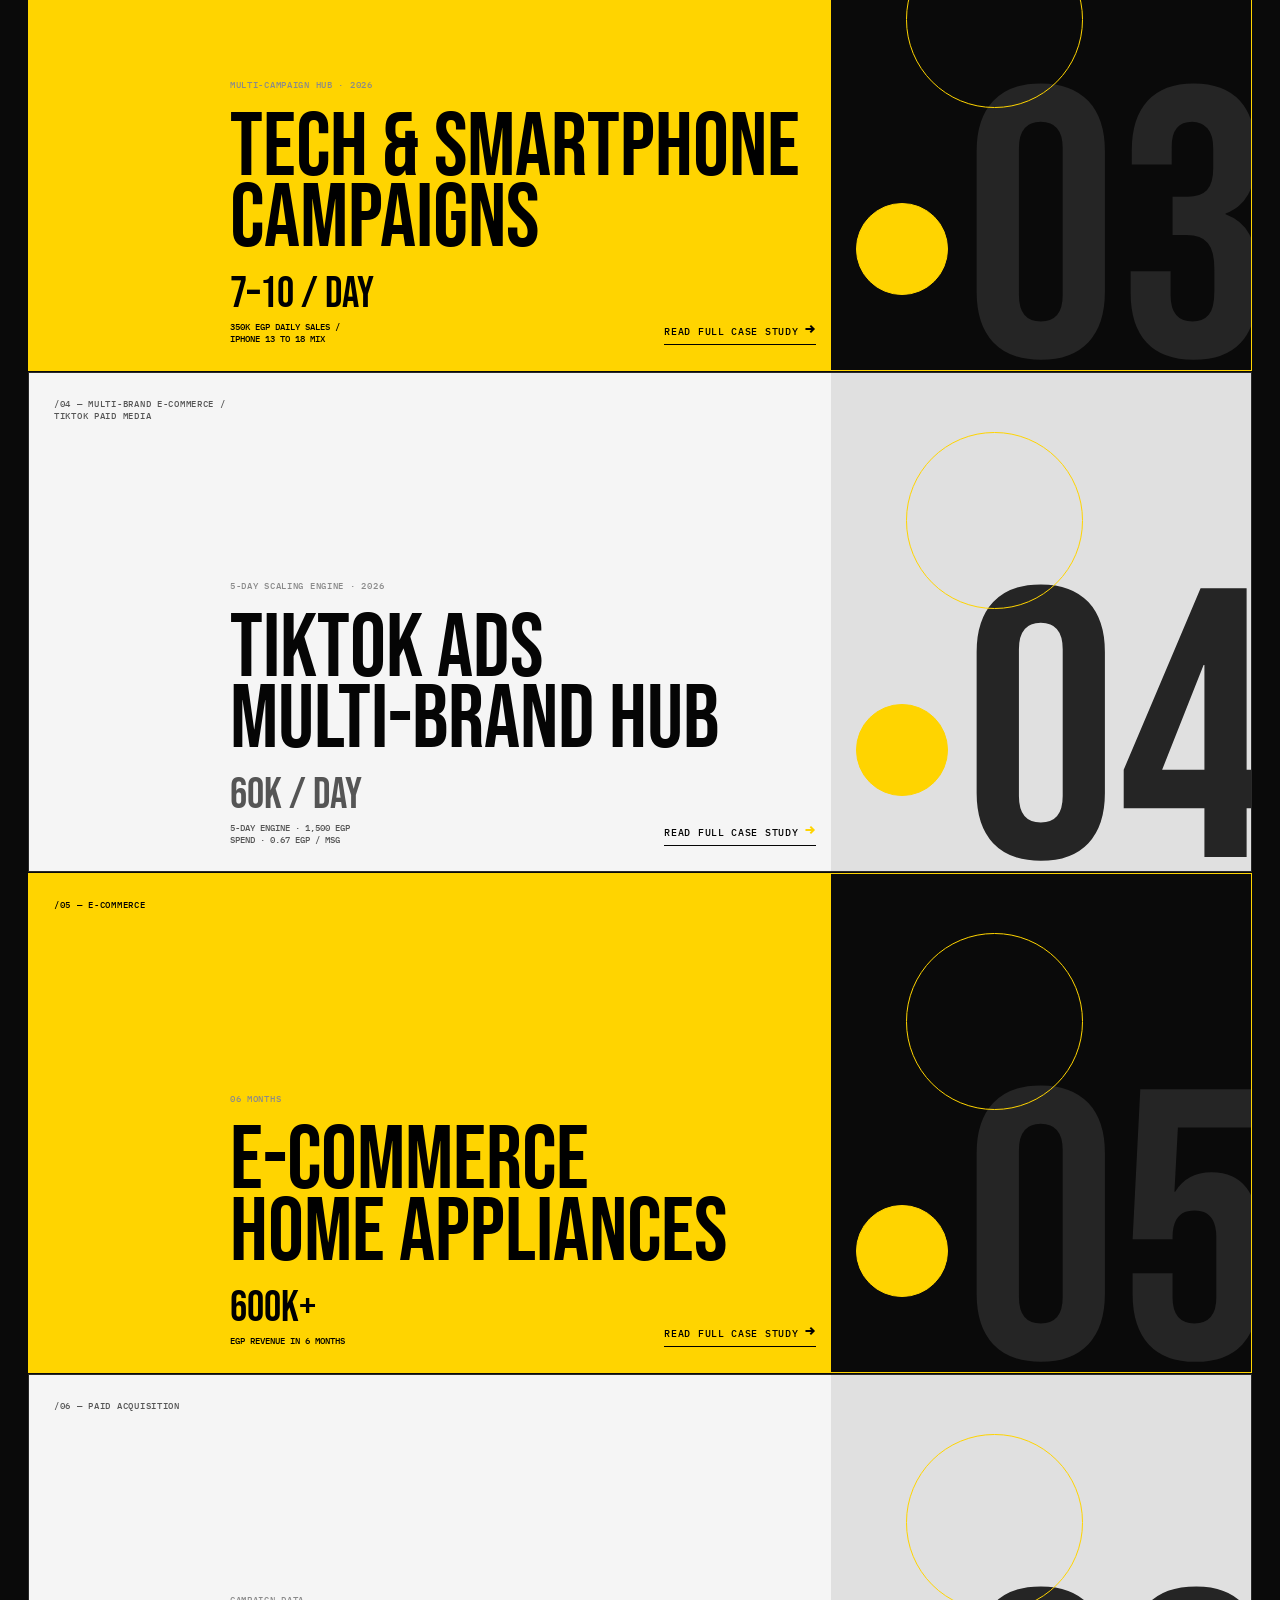
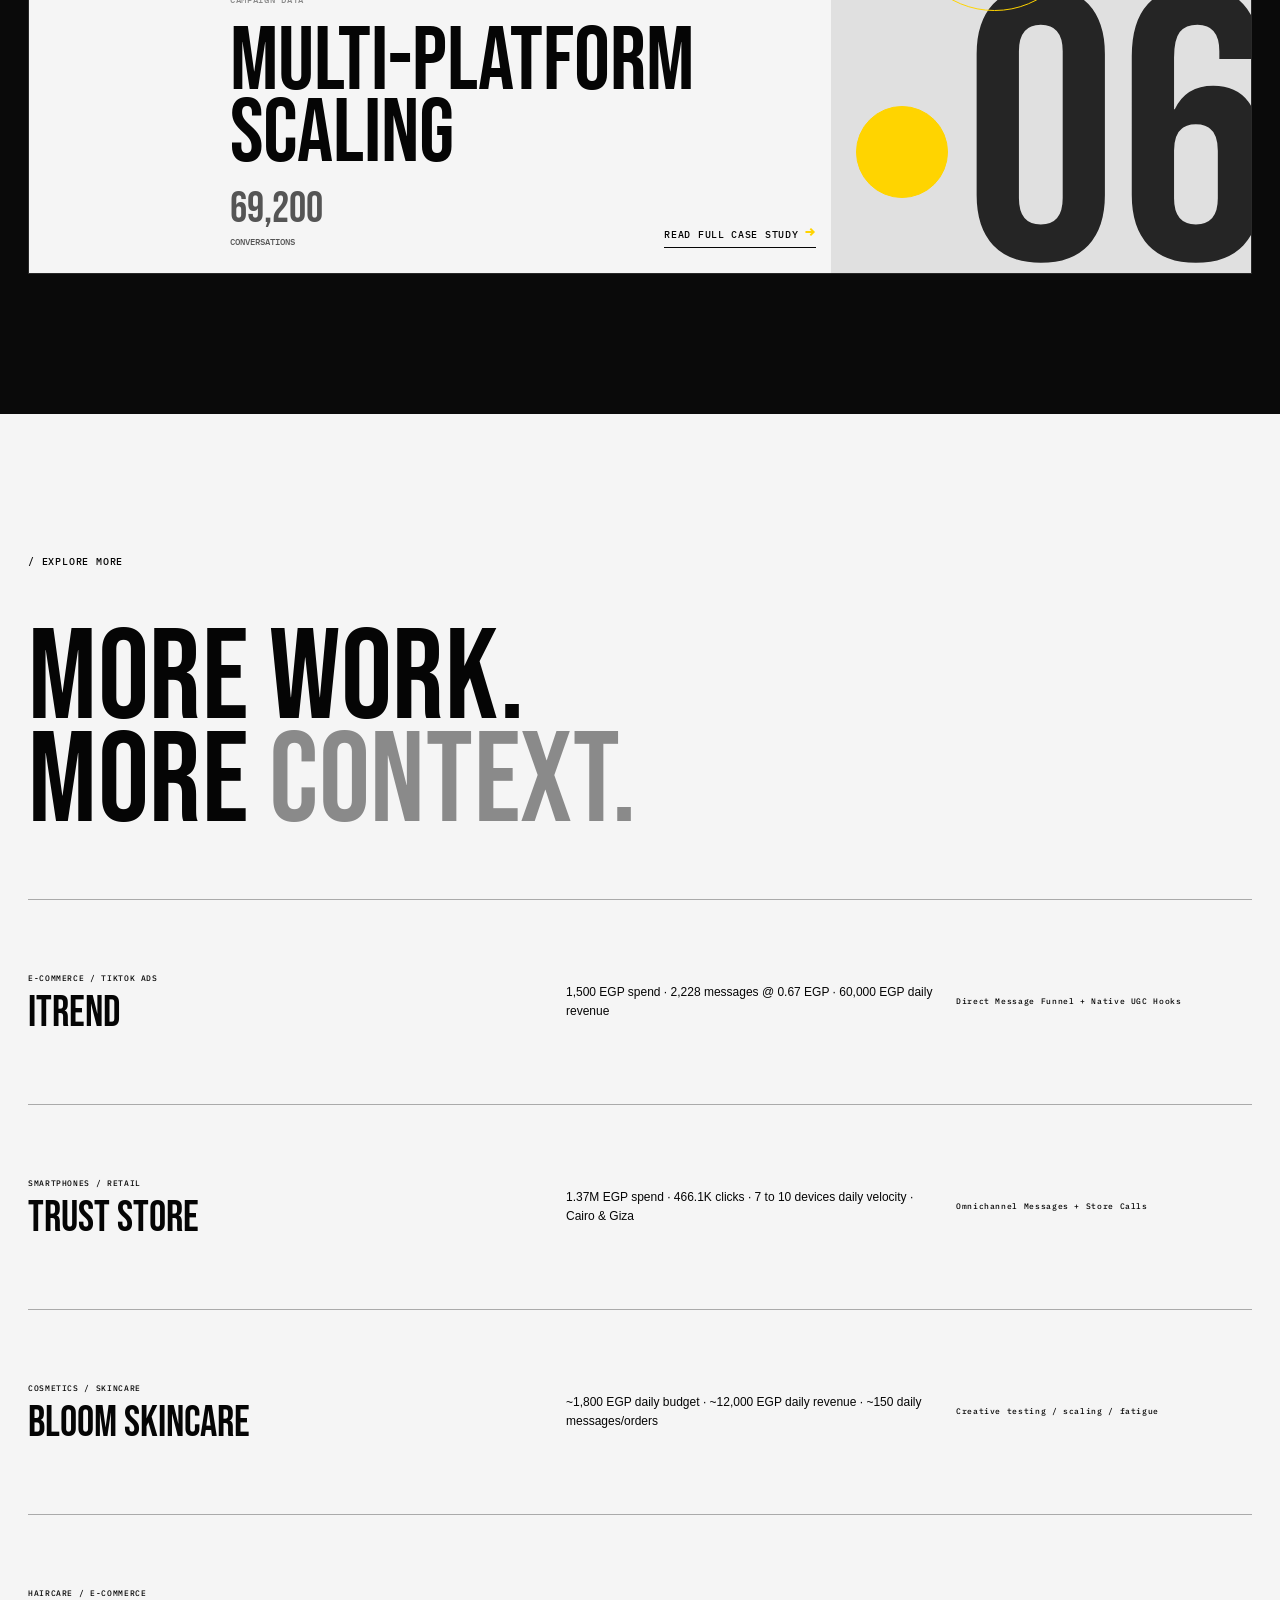
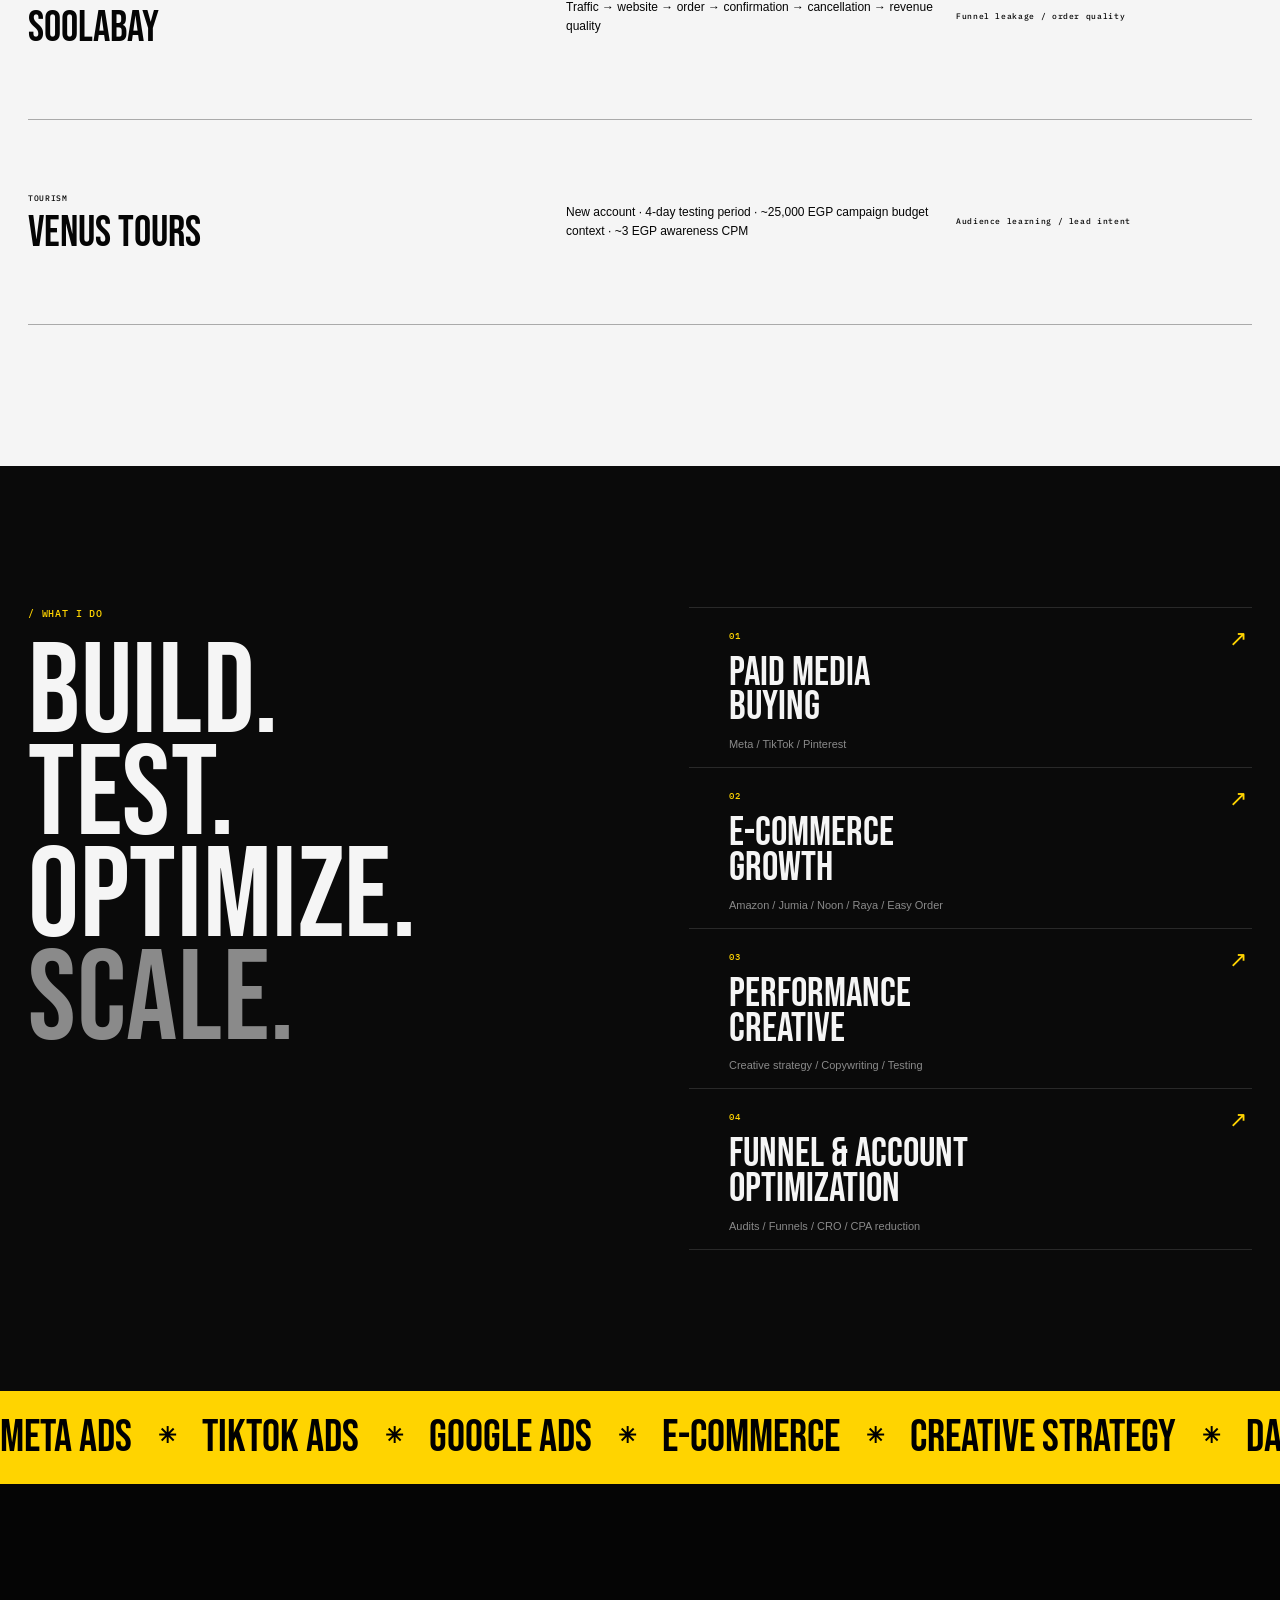
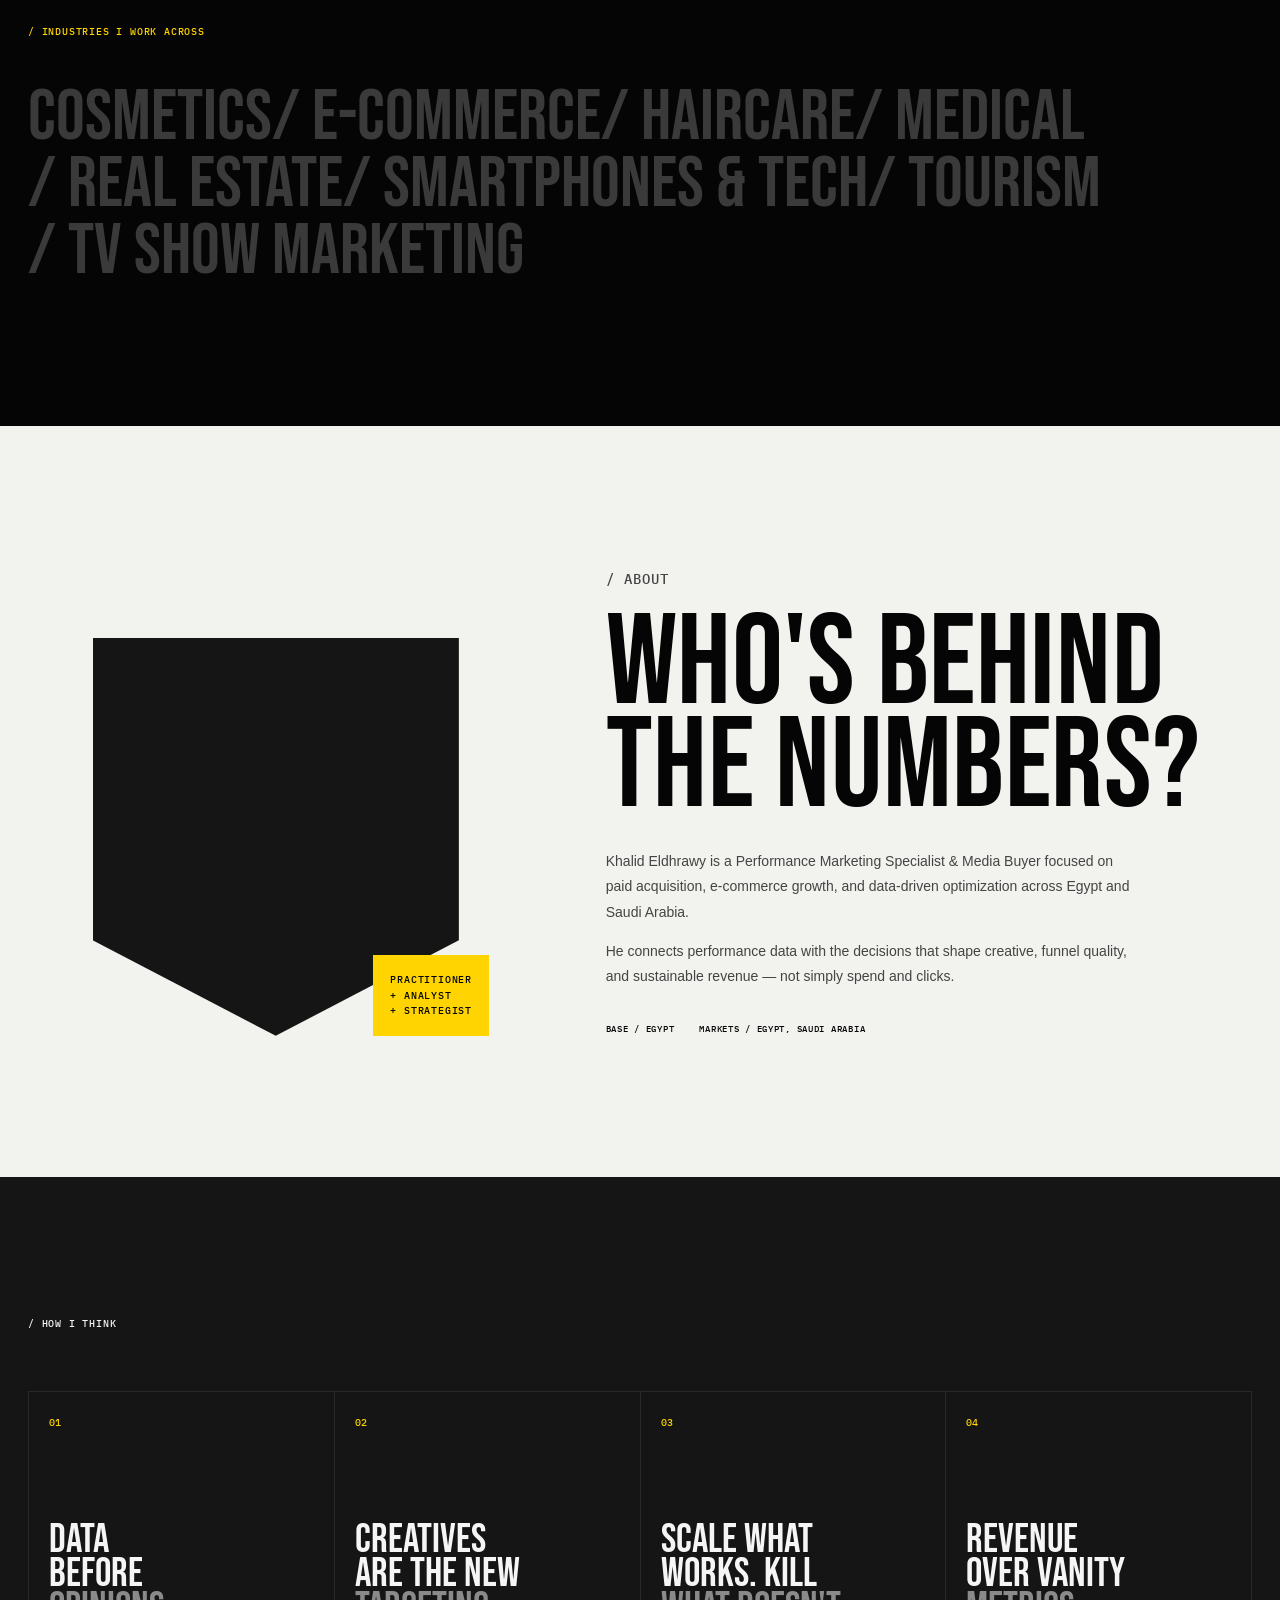
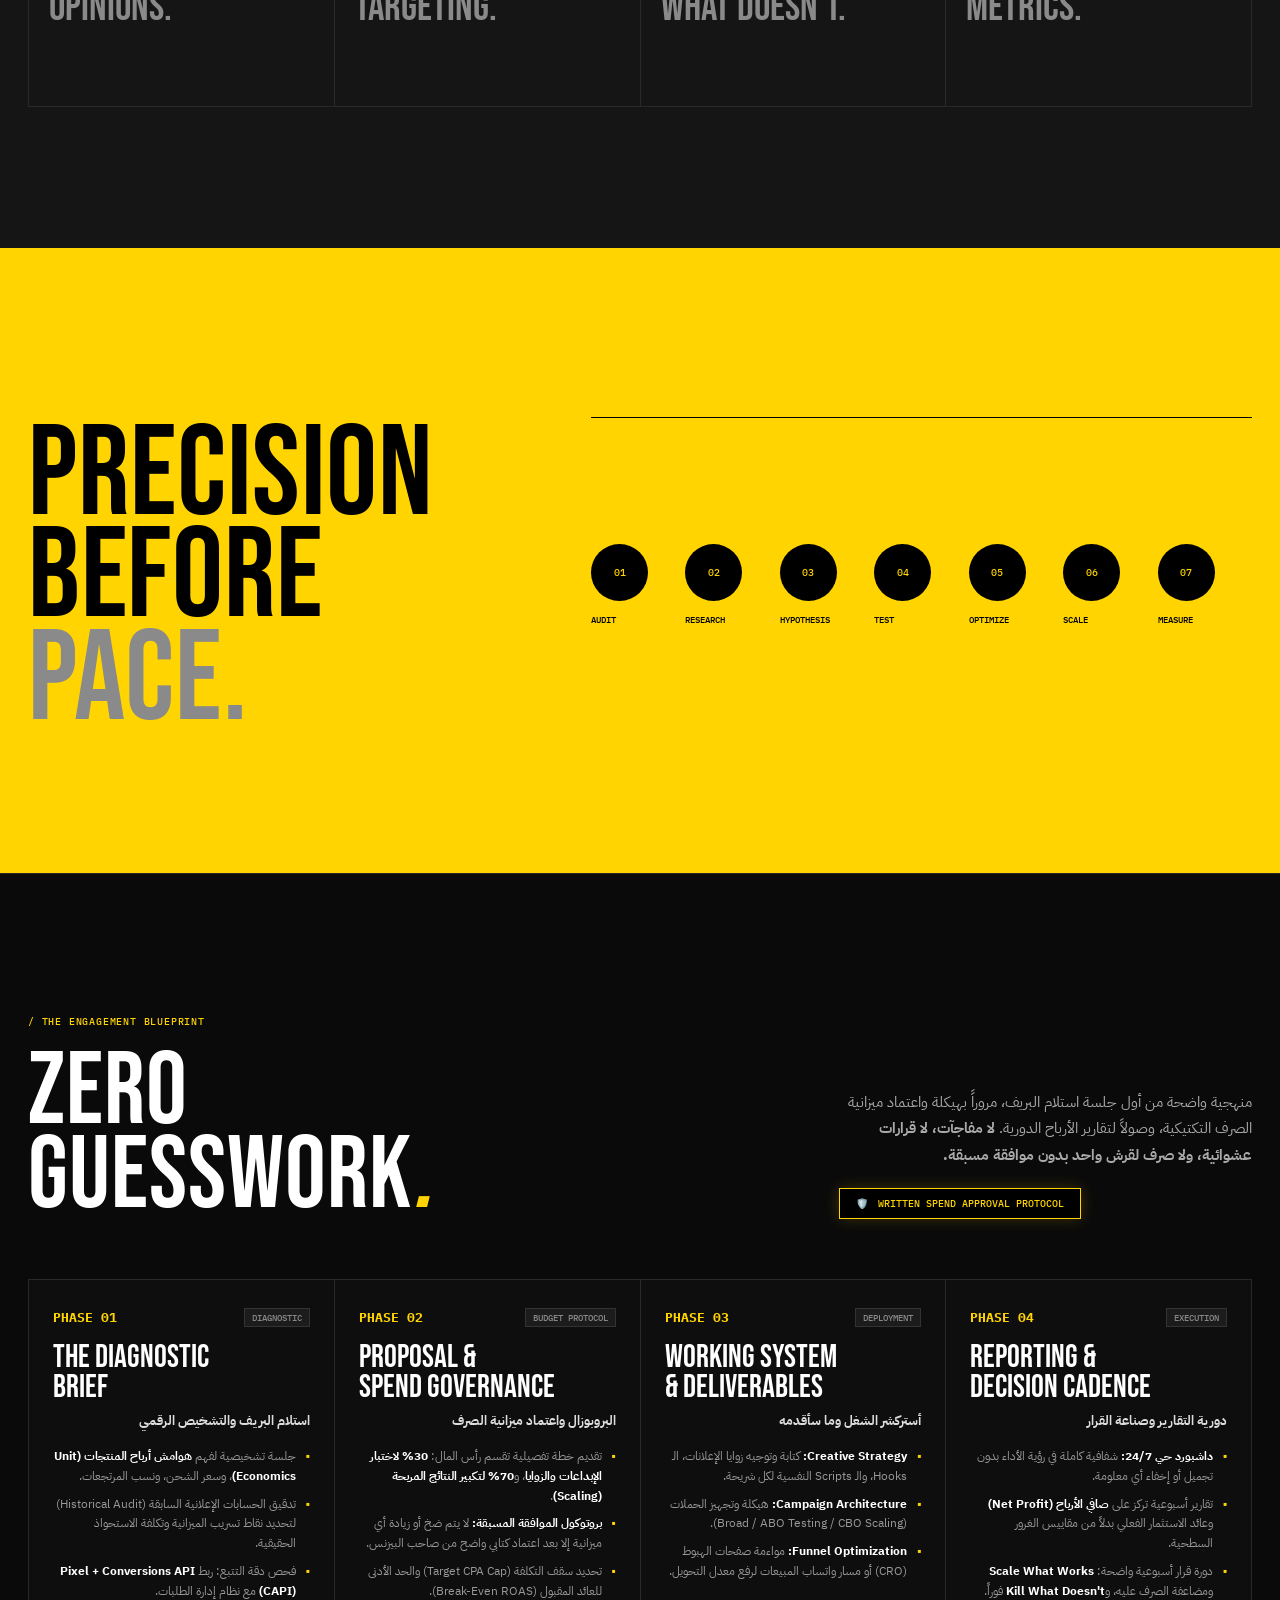
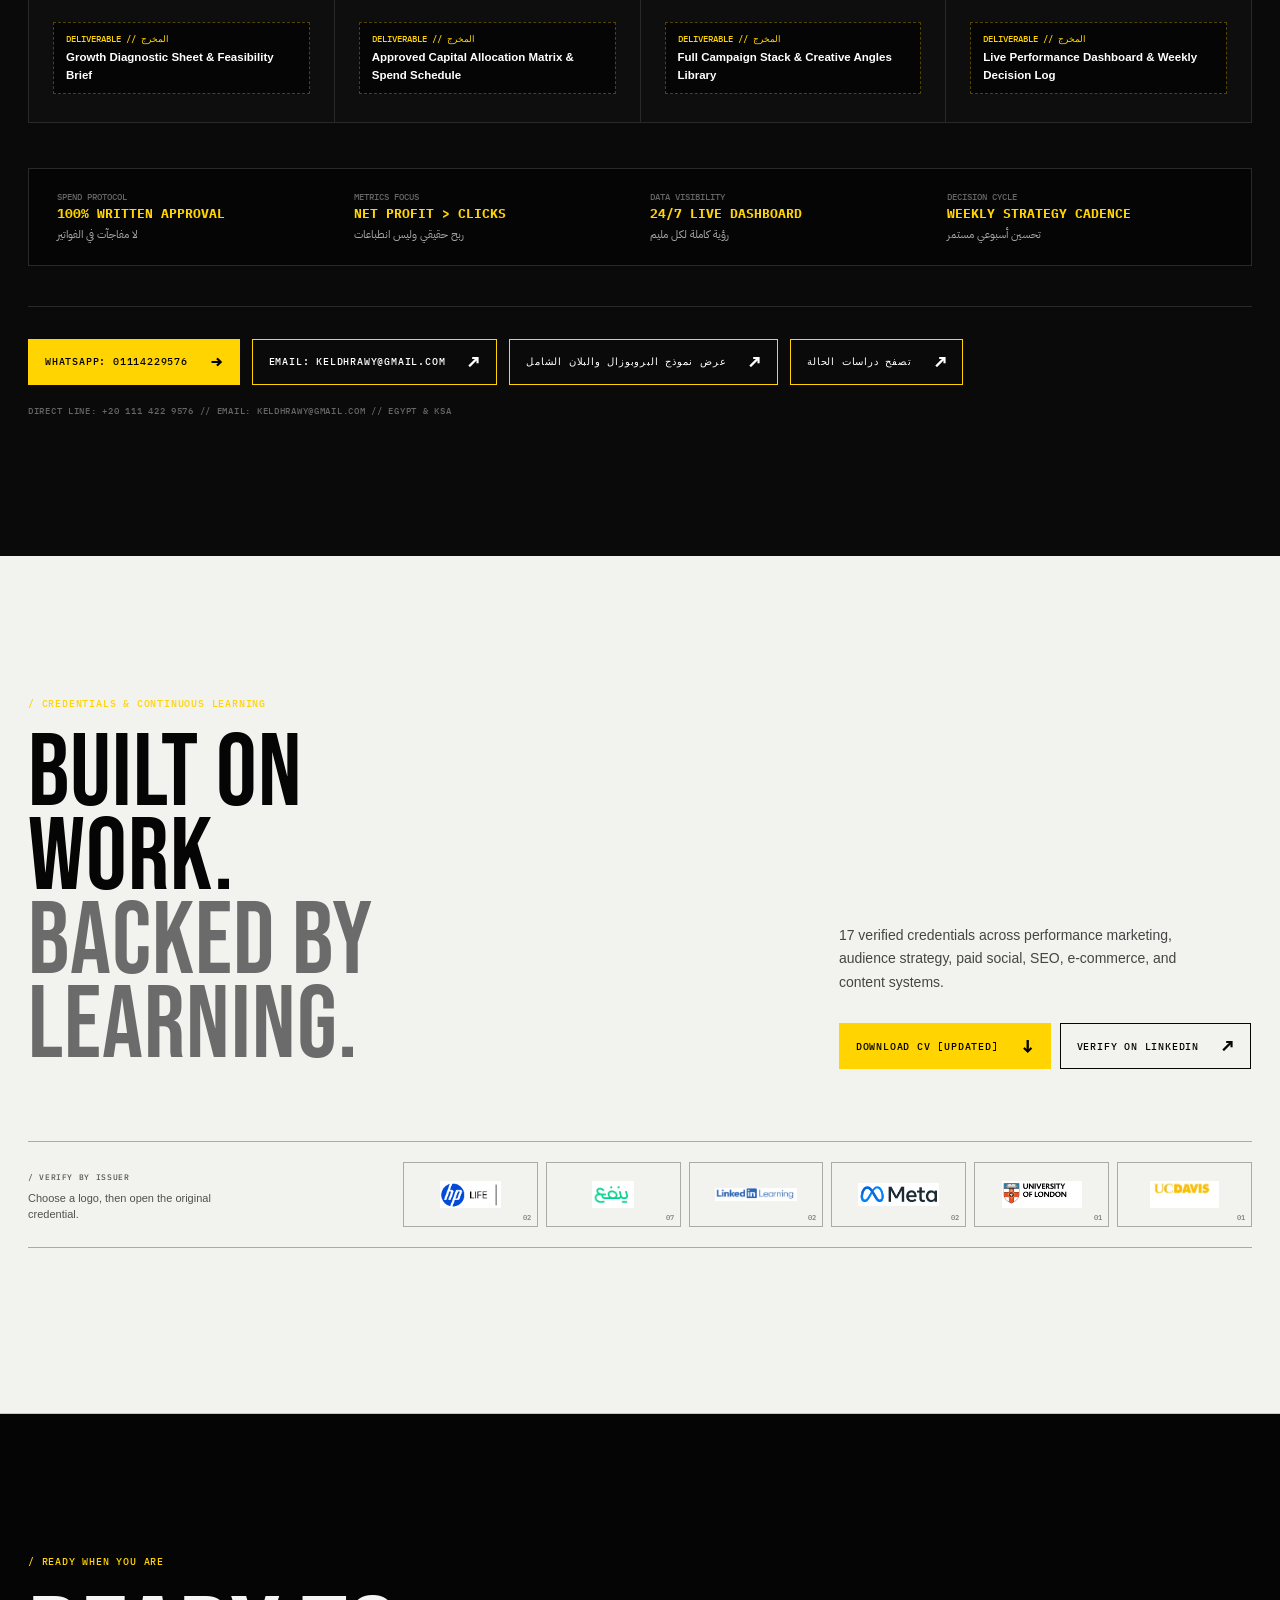
==== commit 688de744: "Add files via upload" ====
--- a/index.html
+++ b/index.html
@@ -344,7 +344,7 @@
       <div class="nav-social-pills">
         <a class="nav-pill cv-pill" href="assets/docs/Khalid-Eldhrawy-CV.pdf" target="_blank" download="Khalid-Eldhrawy-CV.pdf" title="Download Updated CV">
           <span class="pill-dot"></span>
-          <span>CV 📄</span>
+          <span>CV [UPDATED] 📄</span>
         </a>
         <a class="nav-pill li-pill" href="https://www.linkedin.com/in/khalid-eldhrawy/" target="_blank" rel="noopener" title="View LinkedIn Profile">
           <span>LINKEDIN ↗</span>
@@ -367,7 +367,7 @@
       <a href="#credentials">Credentials</a>
       <a href="#contact">Contact</a>
       <div style="display:flex;gap:10px;margin-top:24px;flex-wrap:wrap;">
-        <a class="button yellow" href="assets/docs/Khalid-Eldhrawy-CV.pdf" target="_blank" download="Khalid-Eldhrawy-CV.pdf" style="flex:1;justify-content:center;">CV 📄</a>
+        <a class="button yellow" href="assets/docs/Khalid-Eldhrawy-CV.pdf" target="_blank" download="Khalid-Eldhrawy-CV.pdf" style="flex:1;justify-content:center;">CV [UPDATED] 📄</a>
         <a class="button ghost" href="https://www.linkedin.com/in/khalid-eldhrawy/" target="_blank" rel="noopener" style="flex:1;justify-content:center;">LinkedIn ↗</a>
       </div>
     </nav>
@@ -537,7 +537,7 @@
         <div>
           <p>17 verified credentials across performance marketing, audience strategy, paid social, SEO, e-commerce, and content systems.</p>
           <div class="credential-actions">
-            <a class="button yellow" href="assets/docs/Khalid-Eldhrawy-CV.pdf" target="_blank" download="Khalid-Eldhrawy-CV.pdf">Download Updated CV <b>↓</b></a>
+            <a class="button yellow" href="assets/docs/Khalid-Eldhrawy-CV.pdf" target="_blank" download="Khalid-Eldhrawy-CV.pdf">Download CV [UPDATED] <b>↓</b></a>
             <a class="button ghost" href="https://www.linkedin.com/in/khalid-eldhrawy/" target="_blank" rel="noopener">Verify on LinkedIn <b>↗</b></a>
           </div>
         </div>
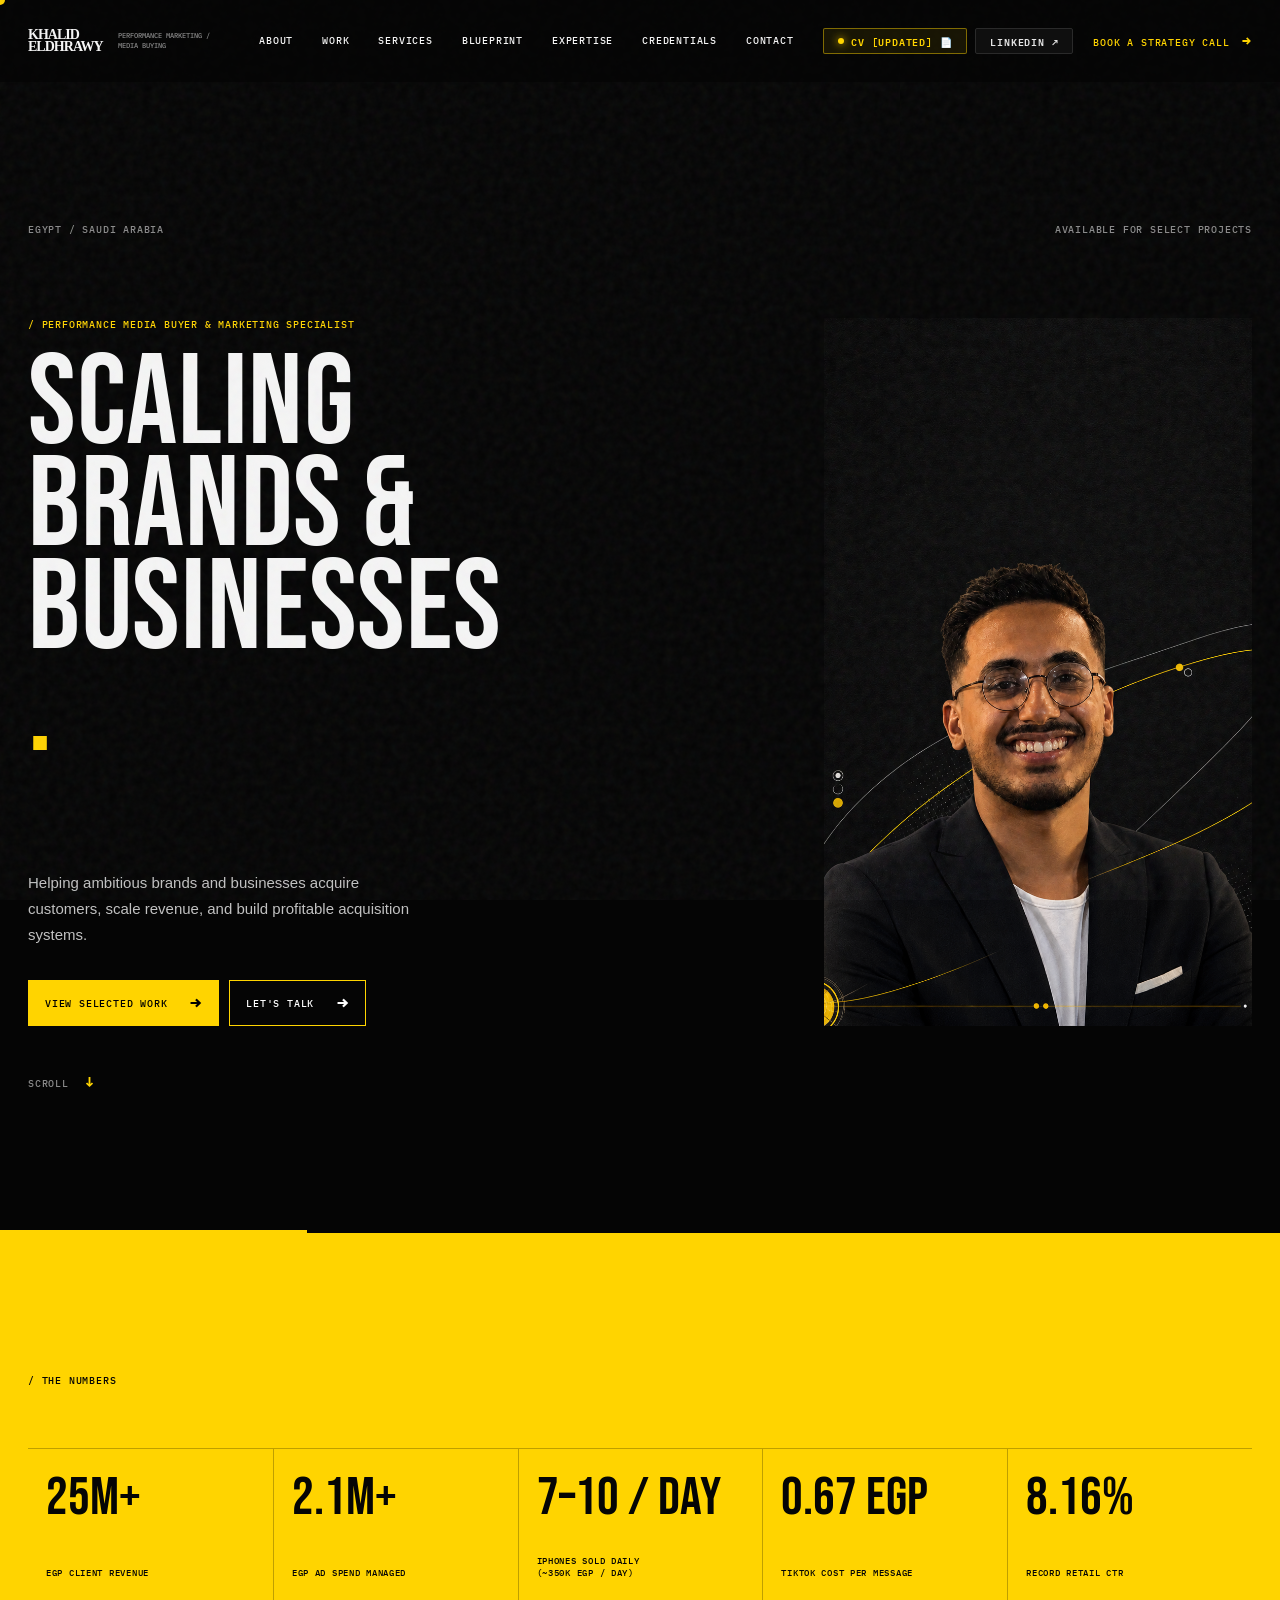
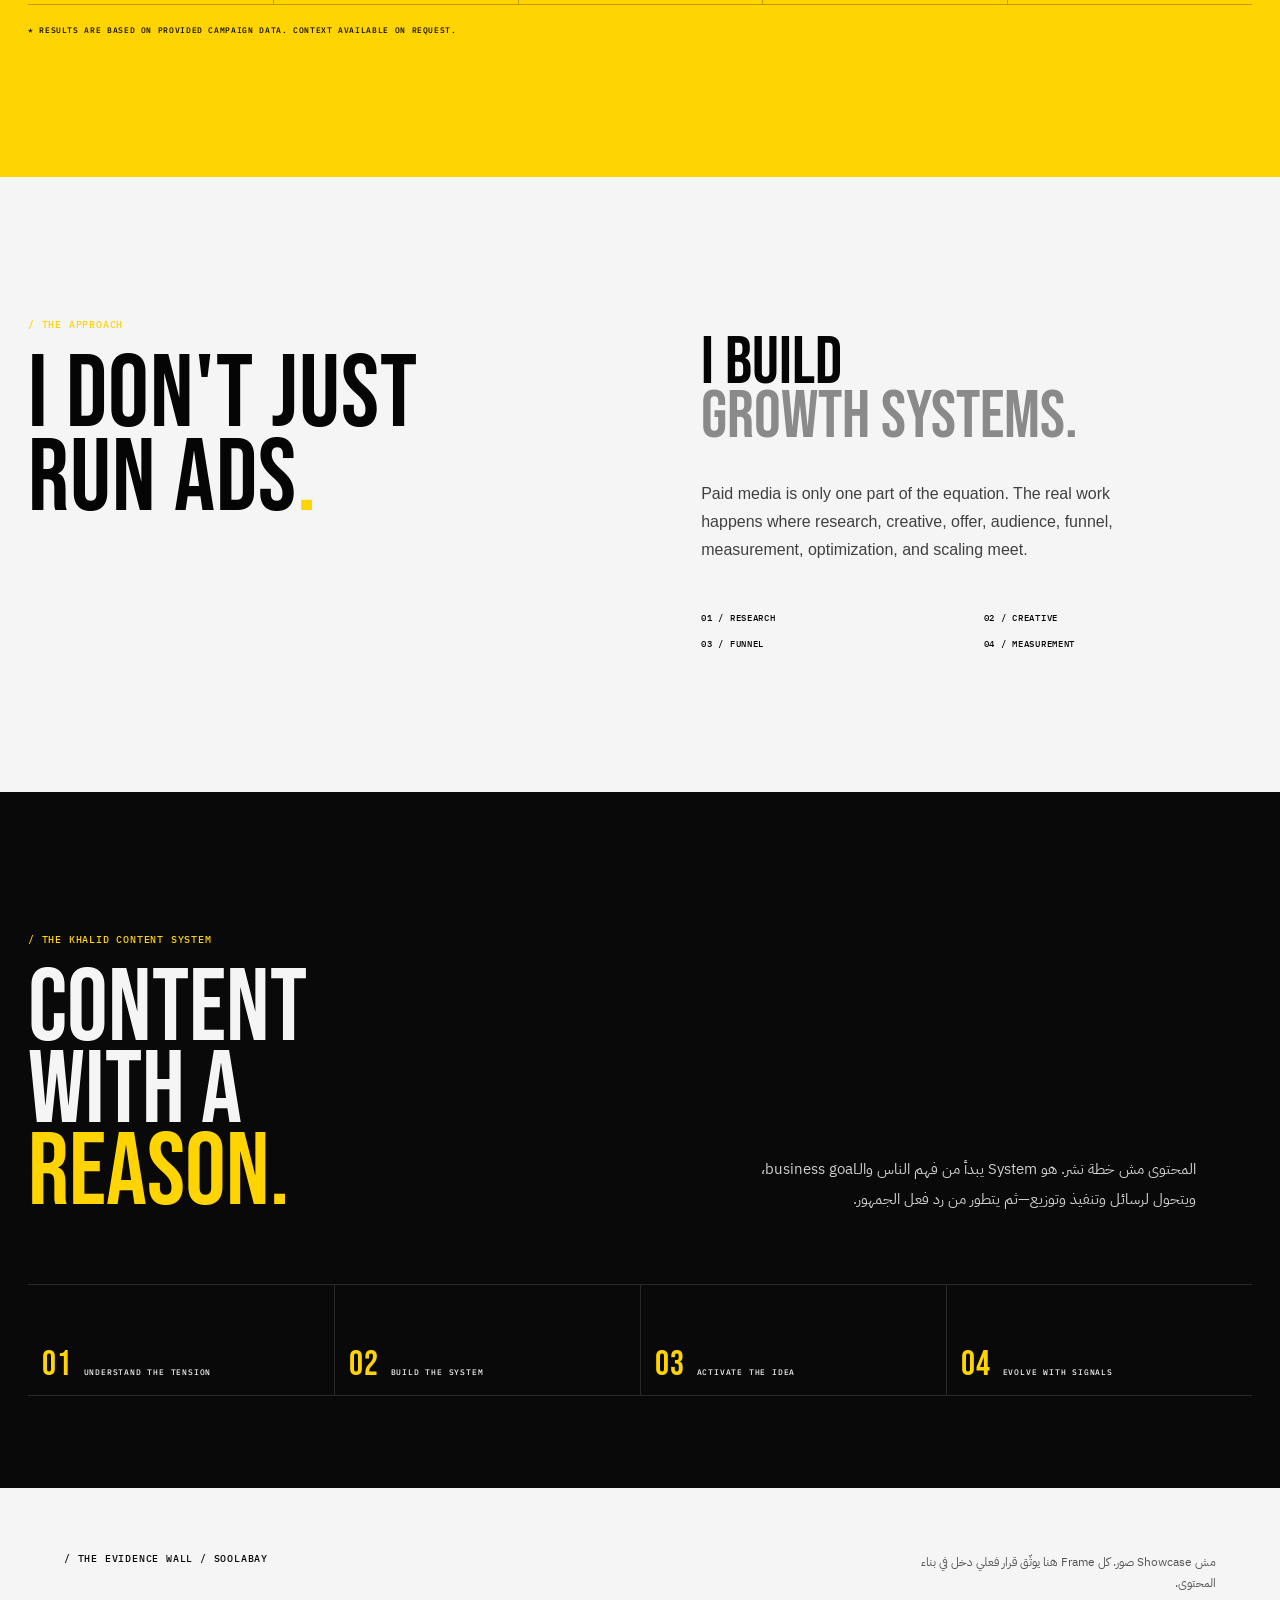
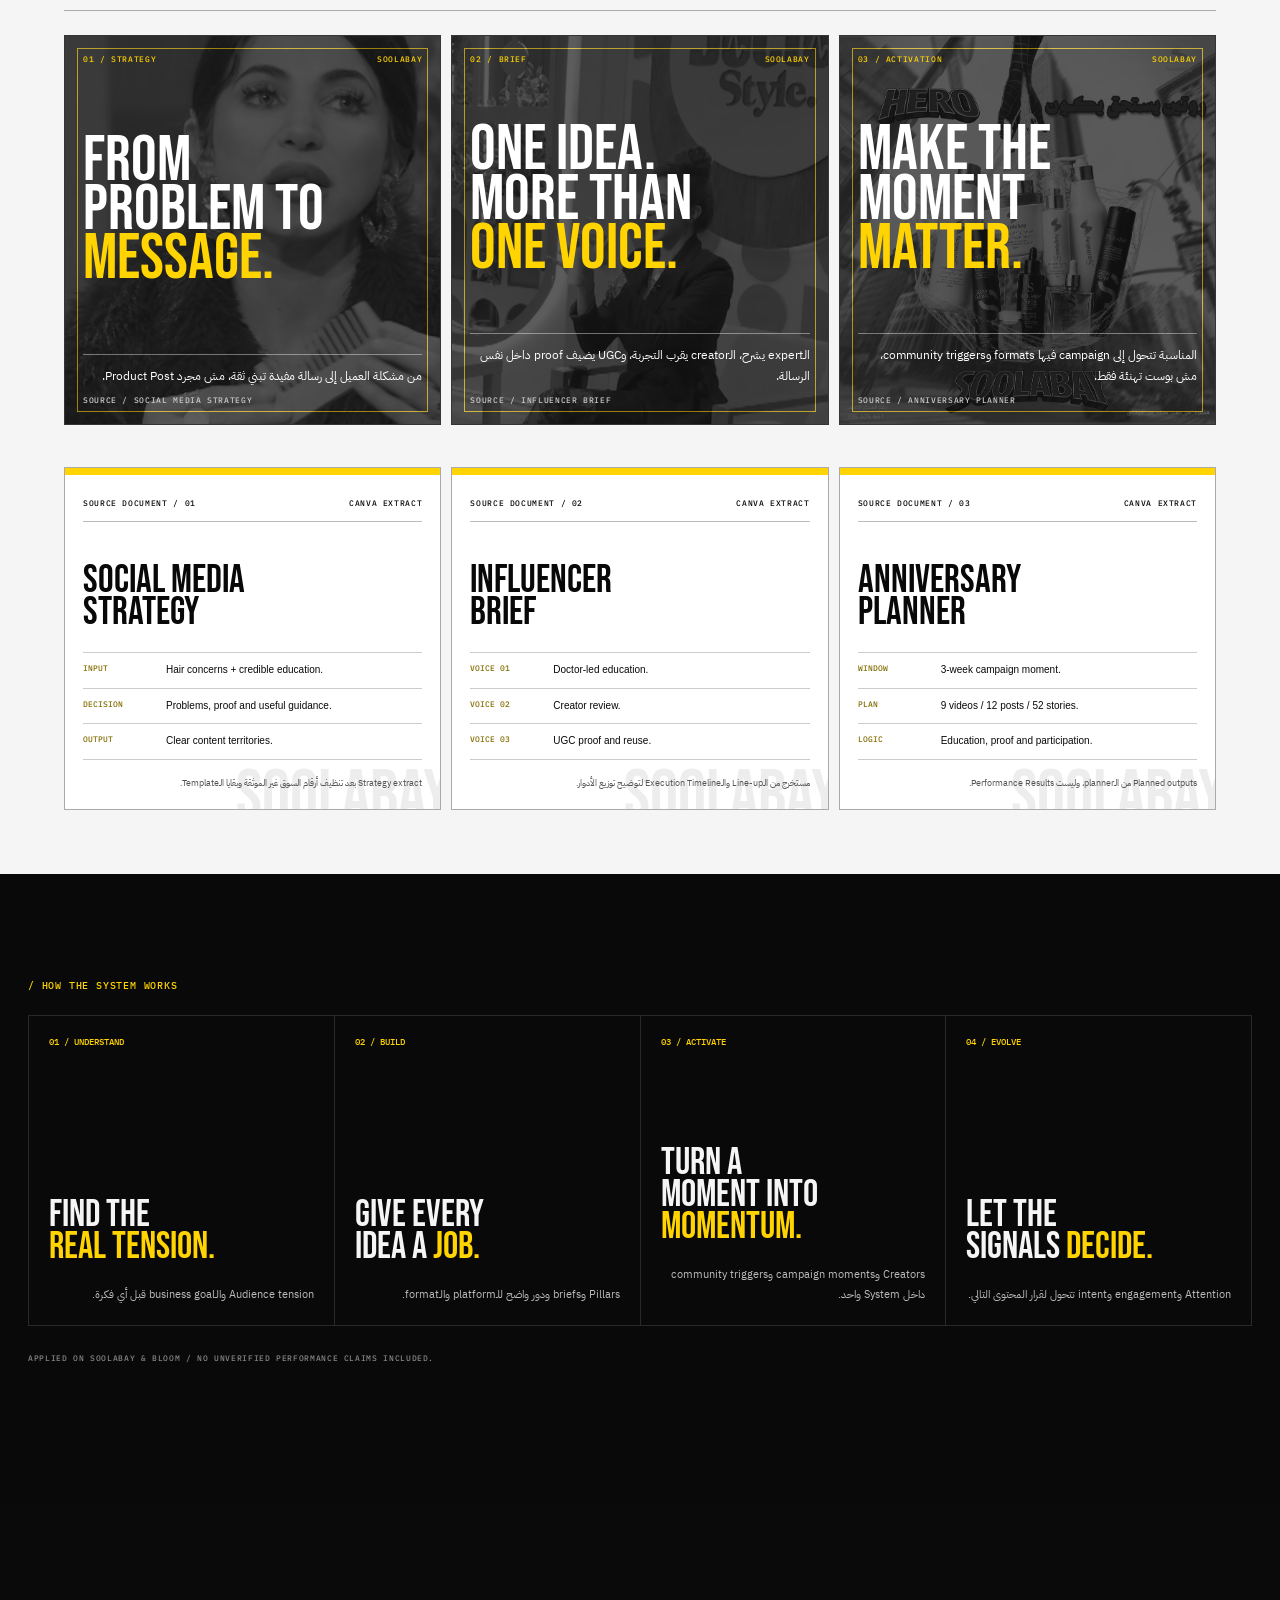
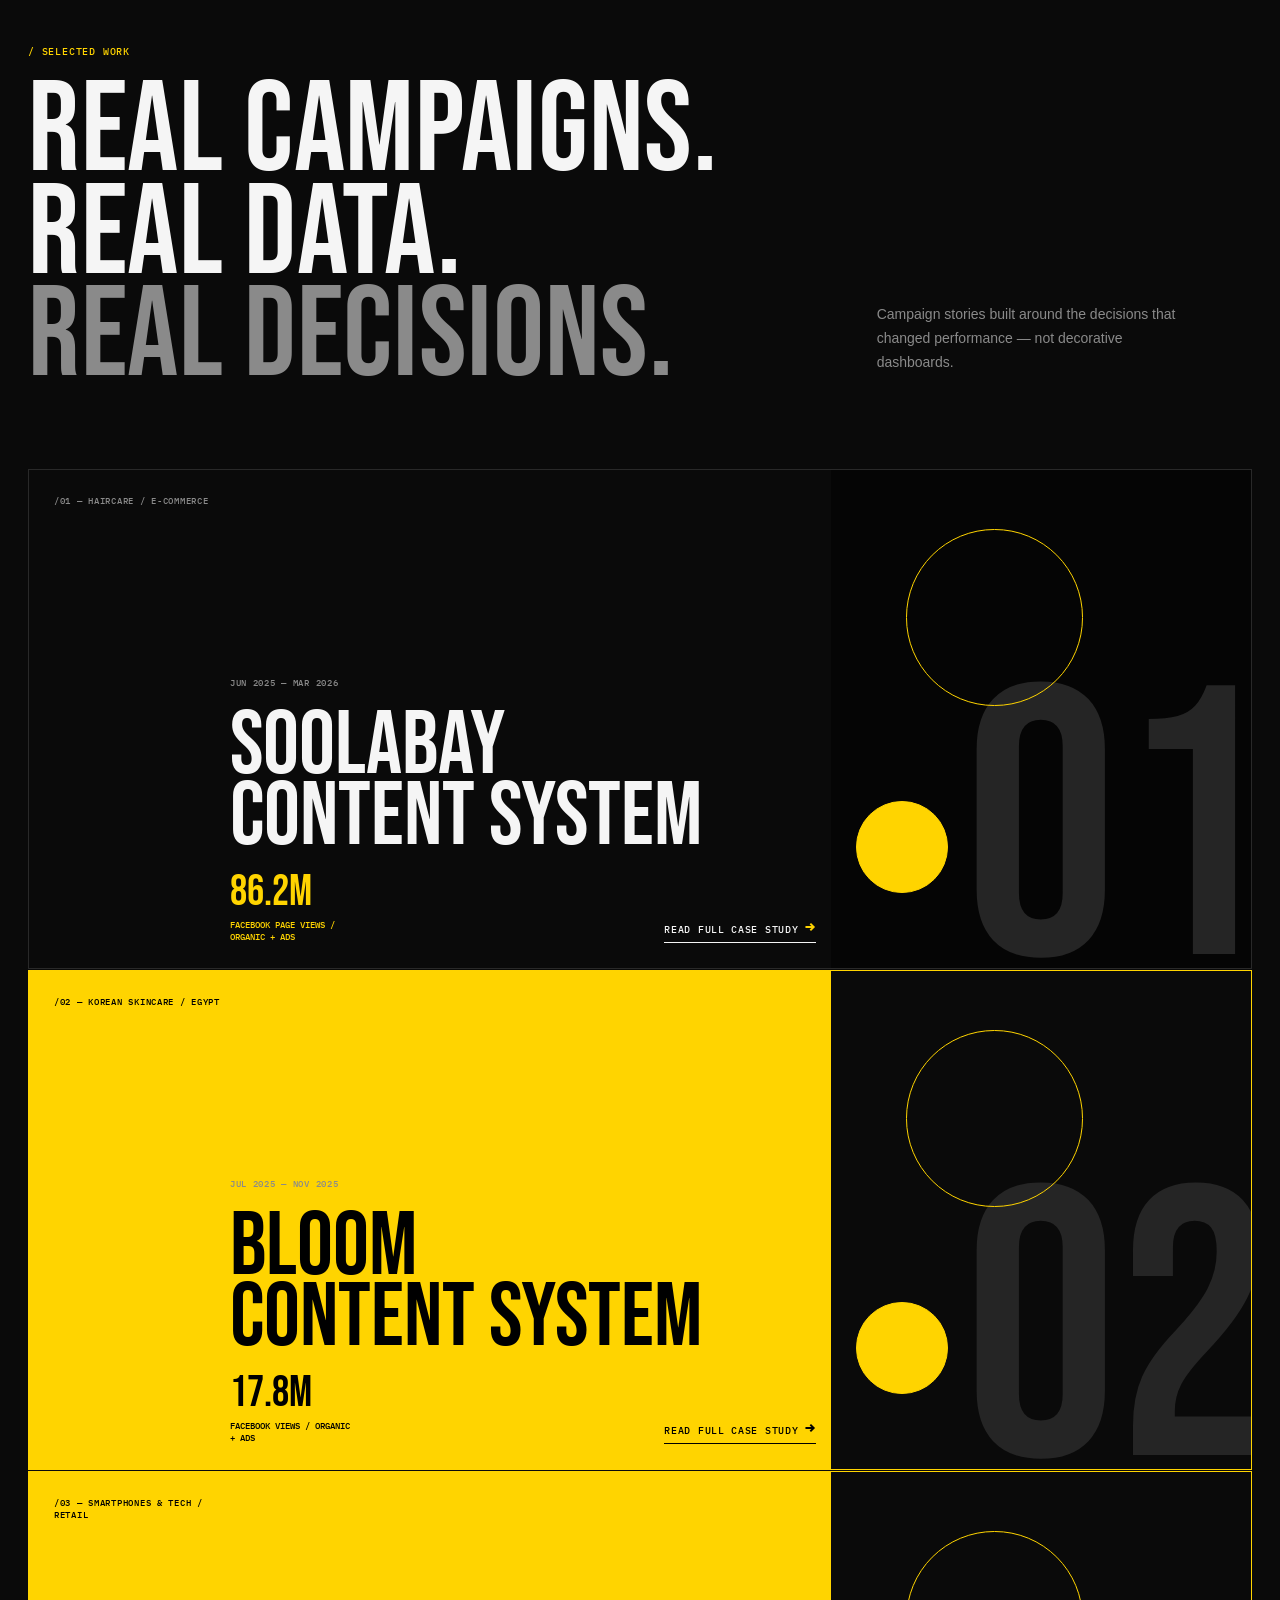
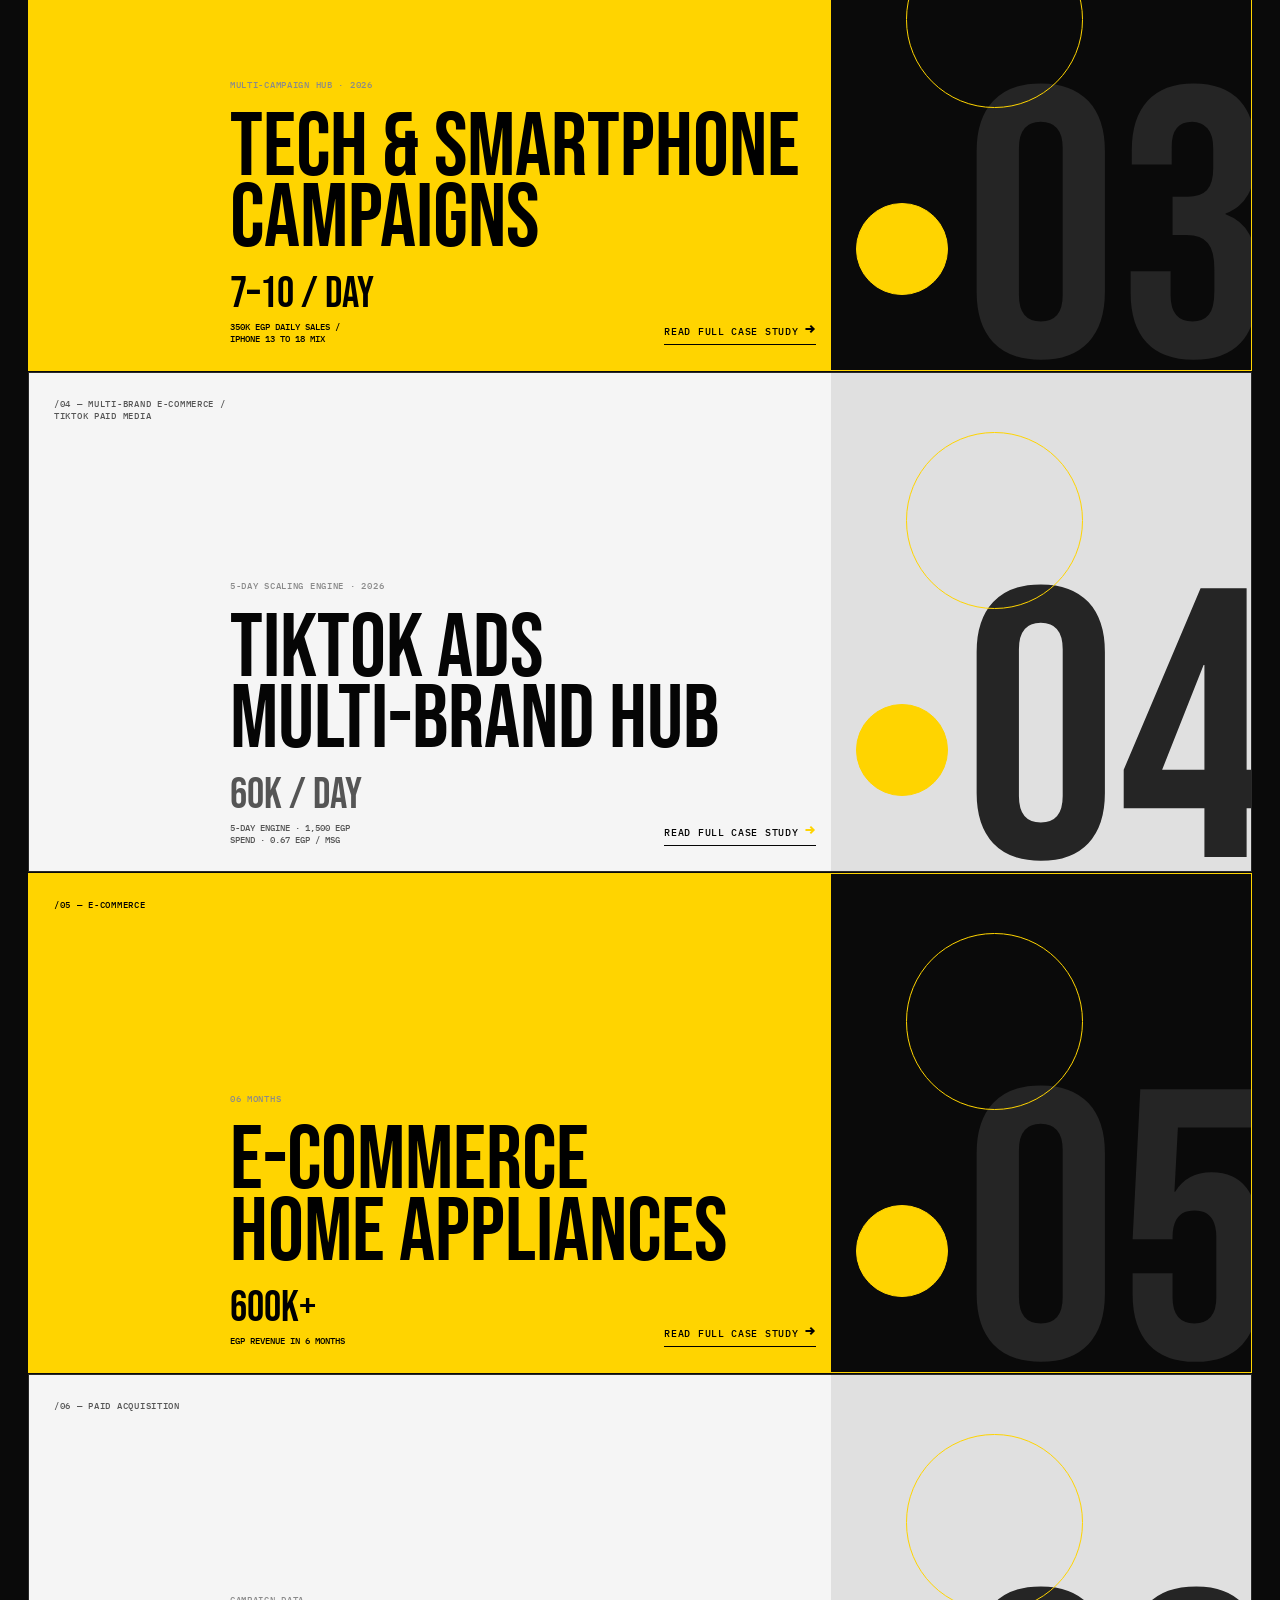
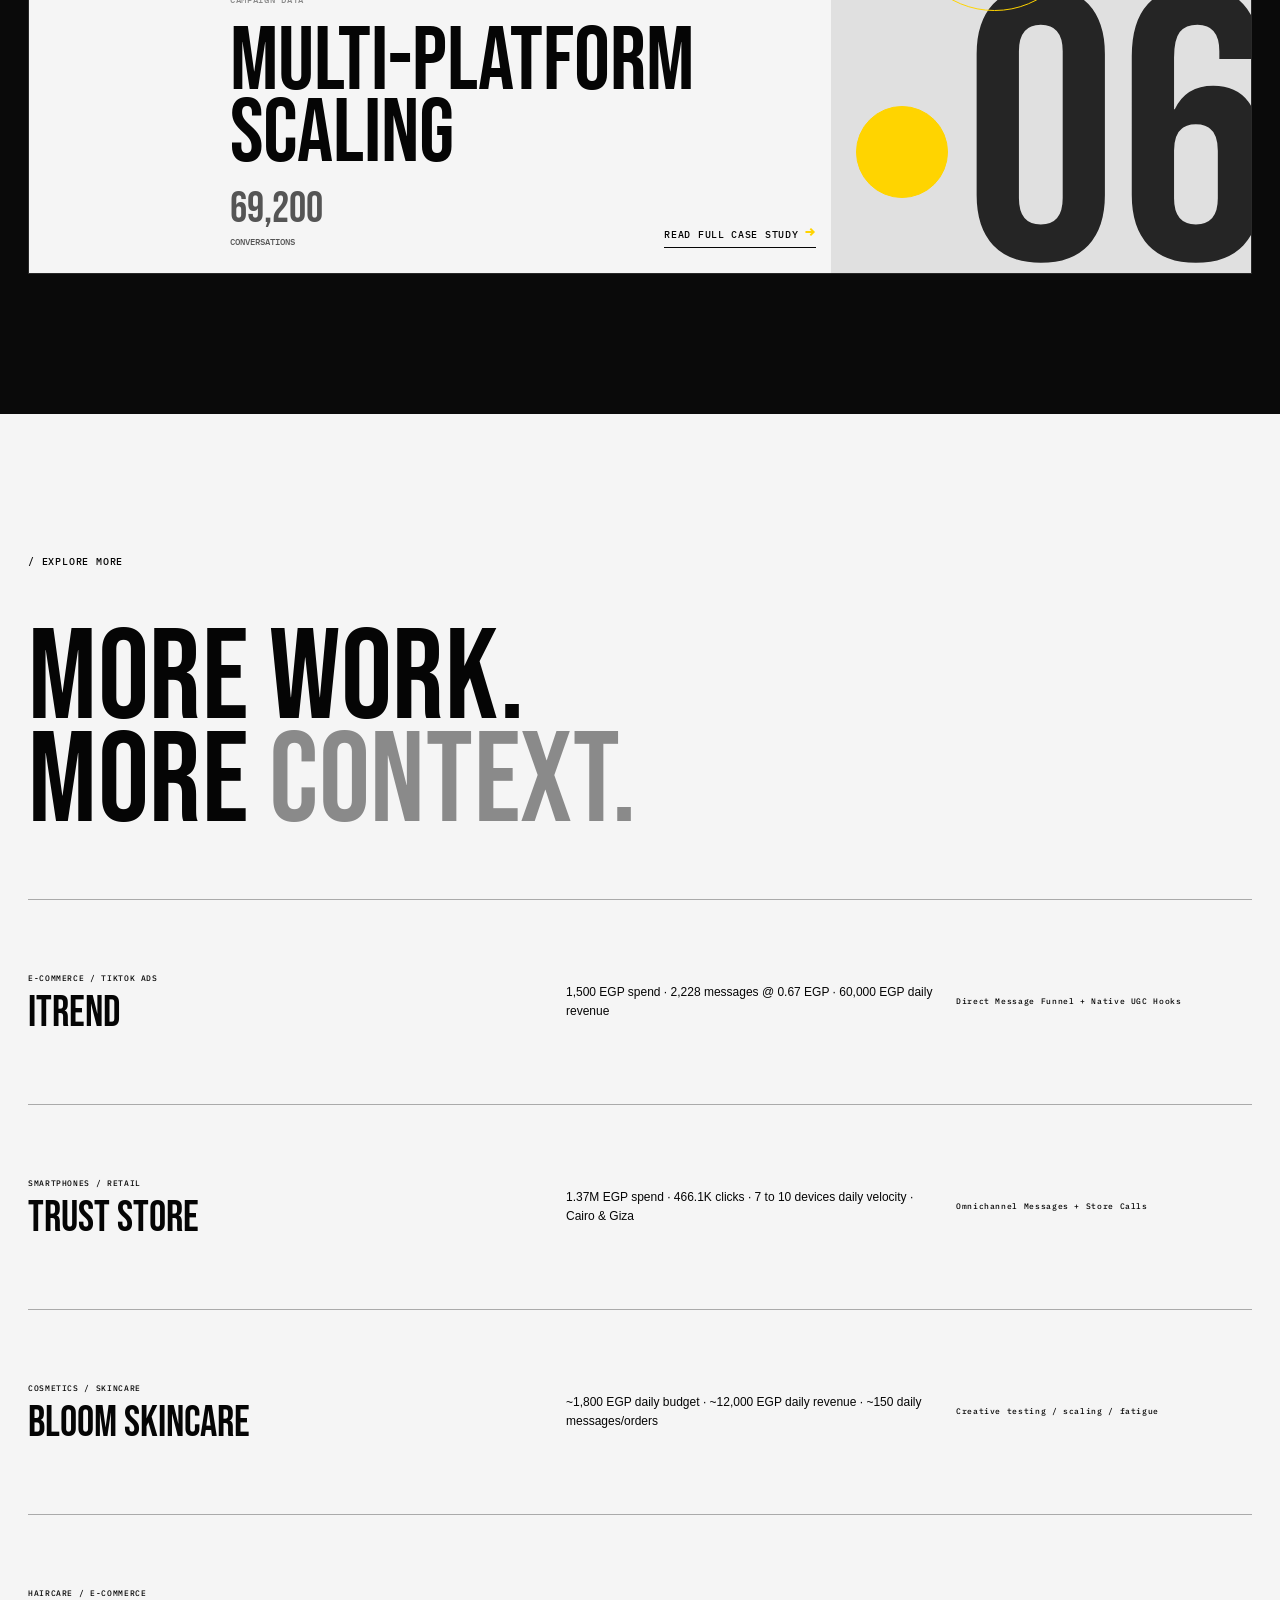
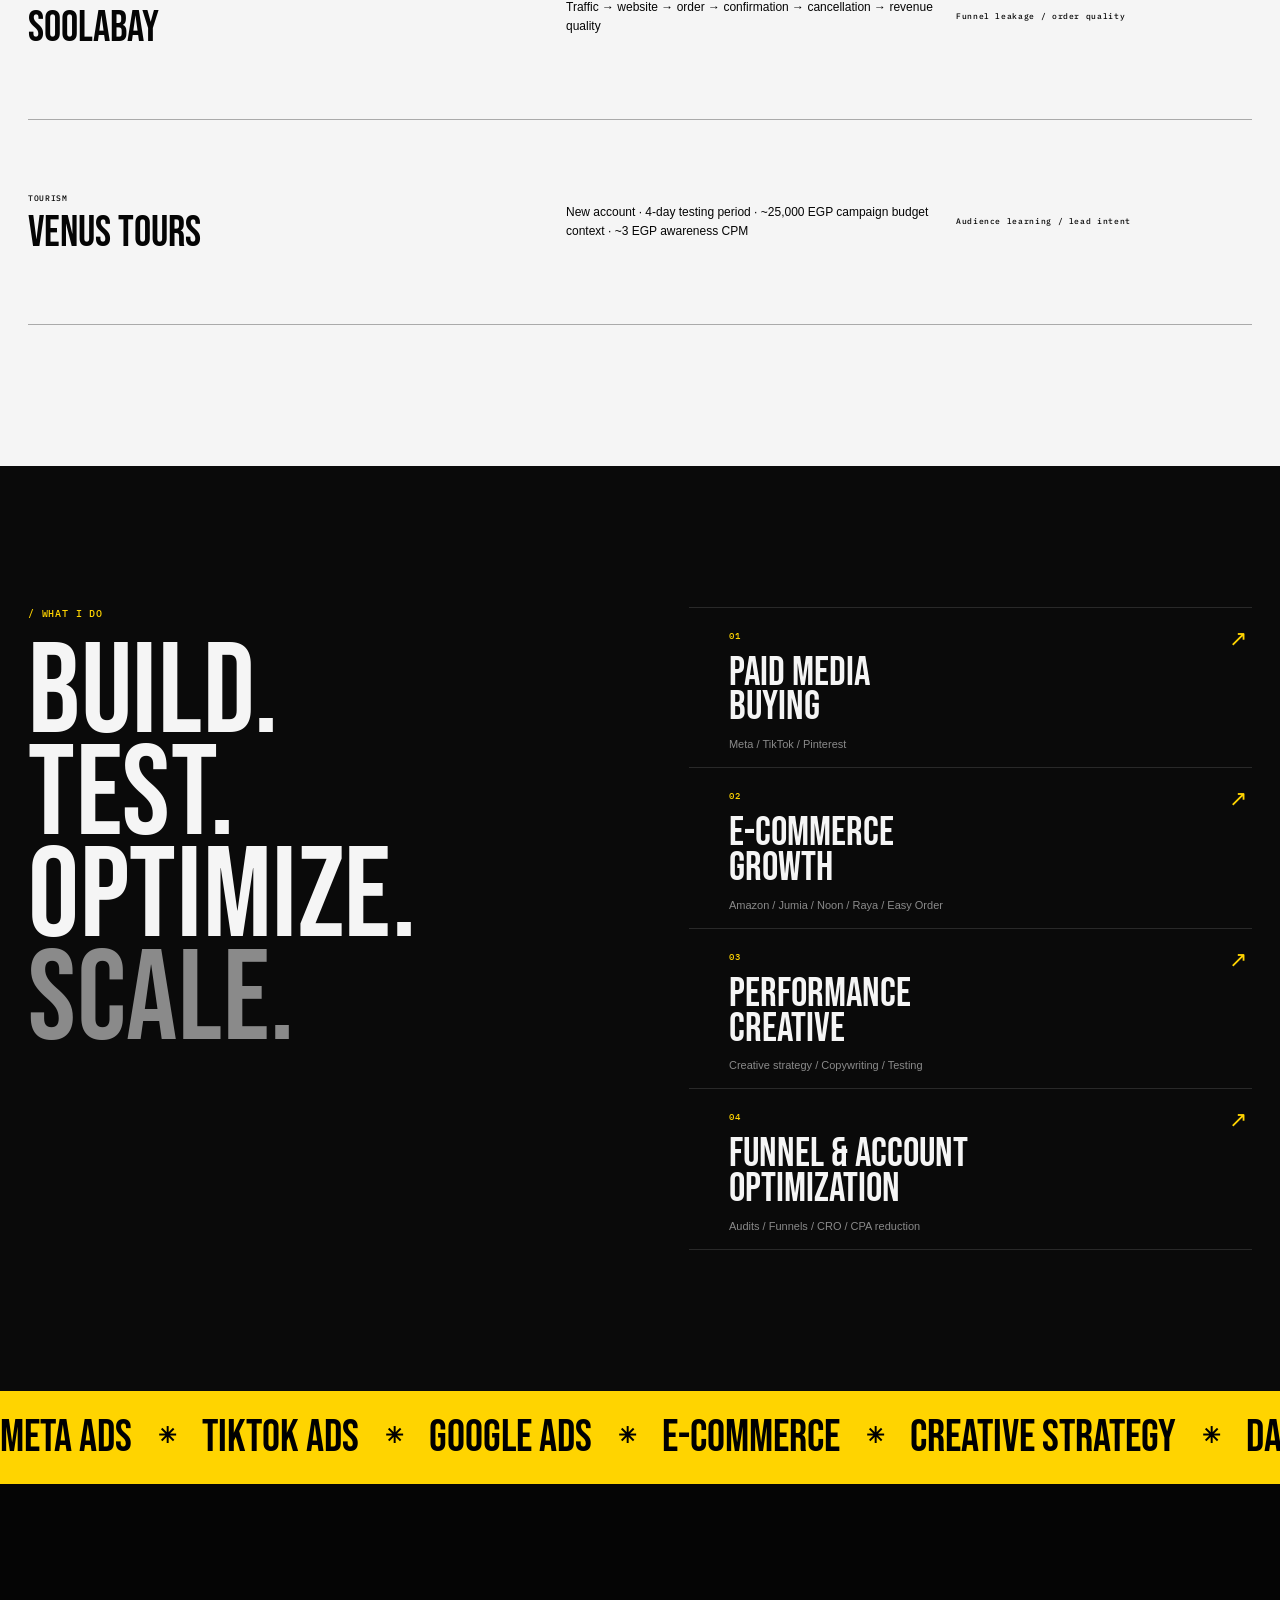
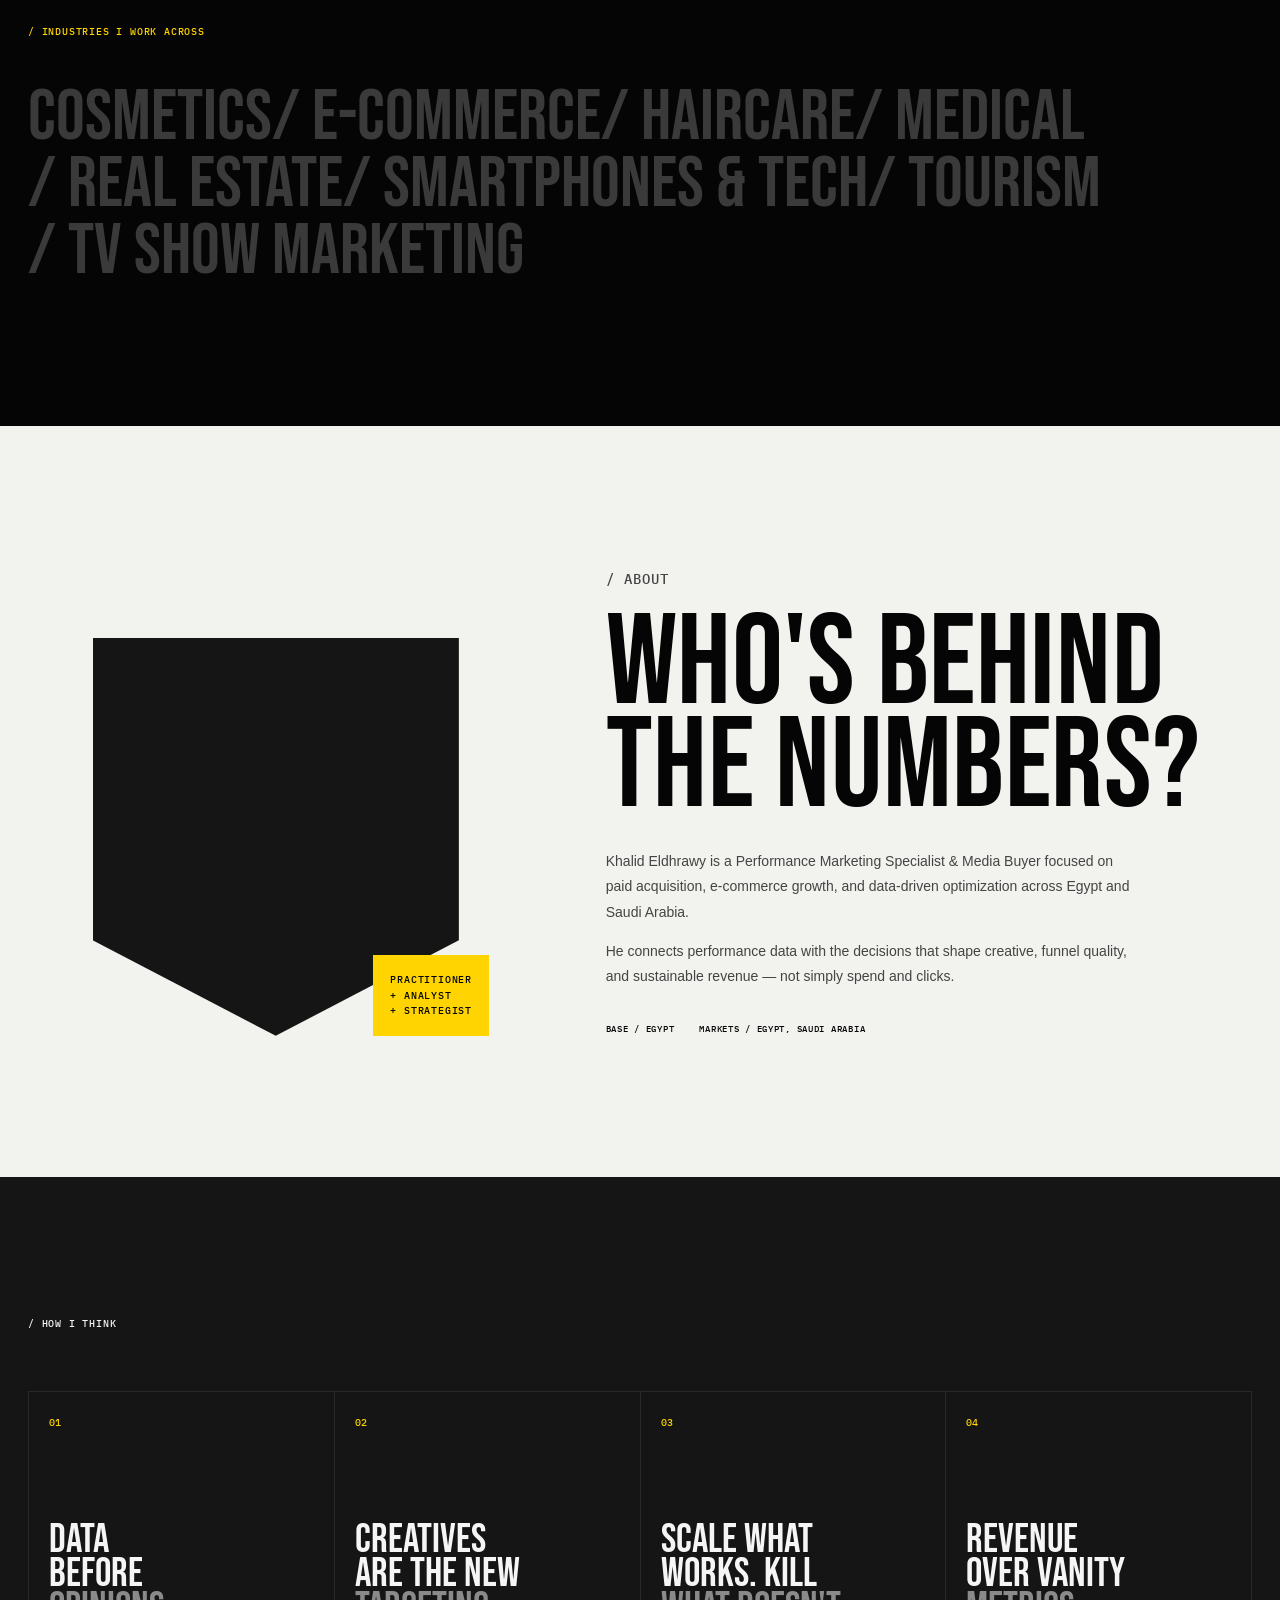
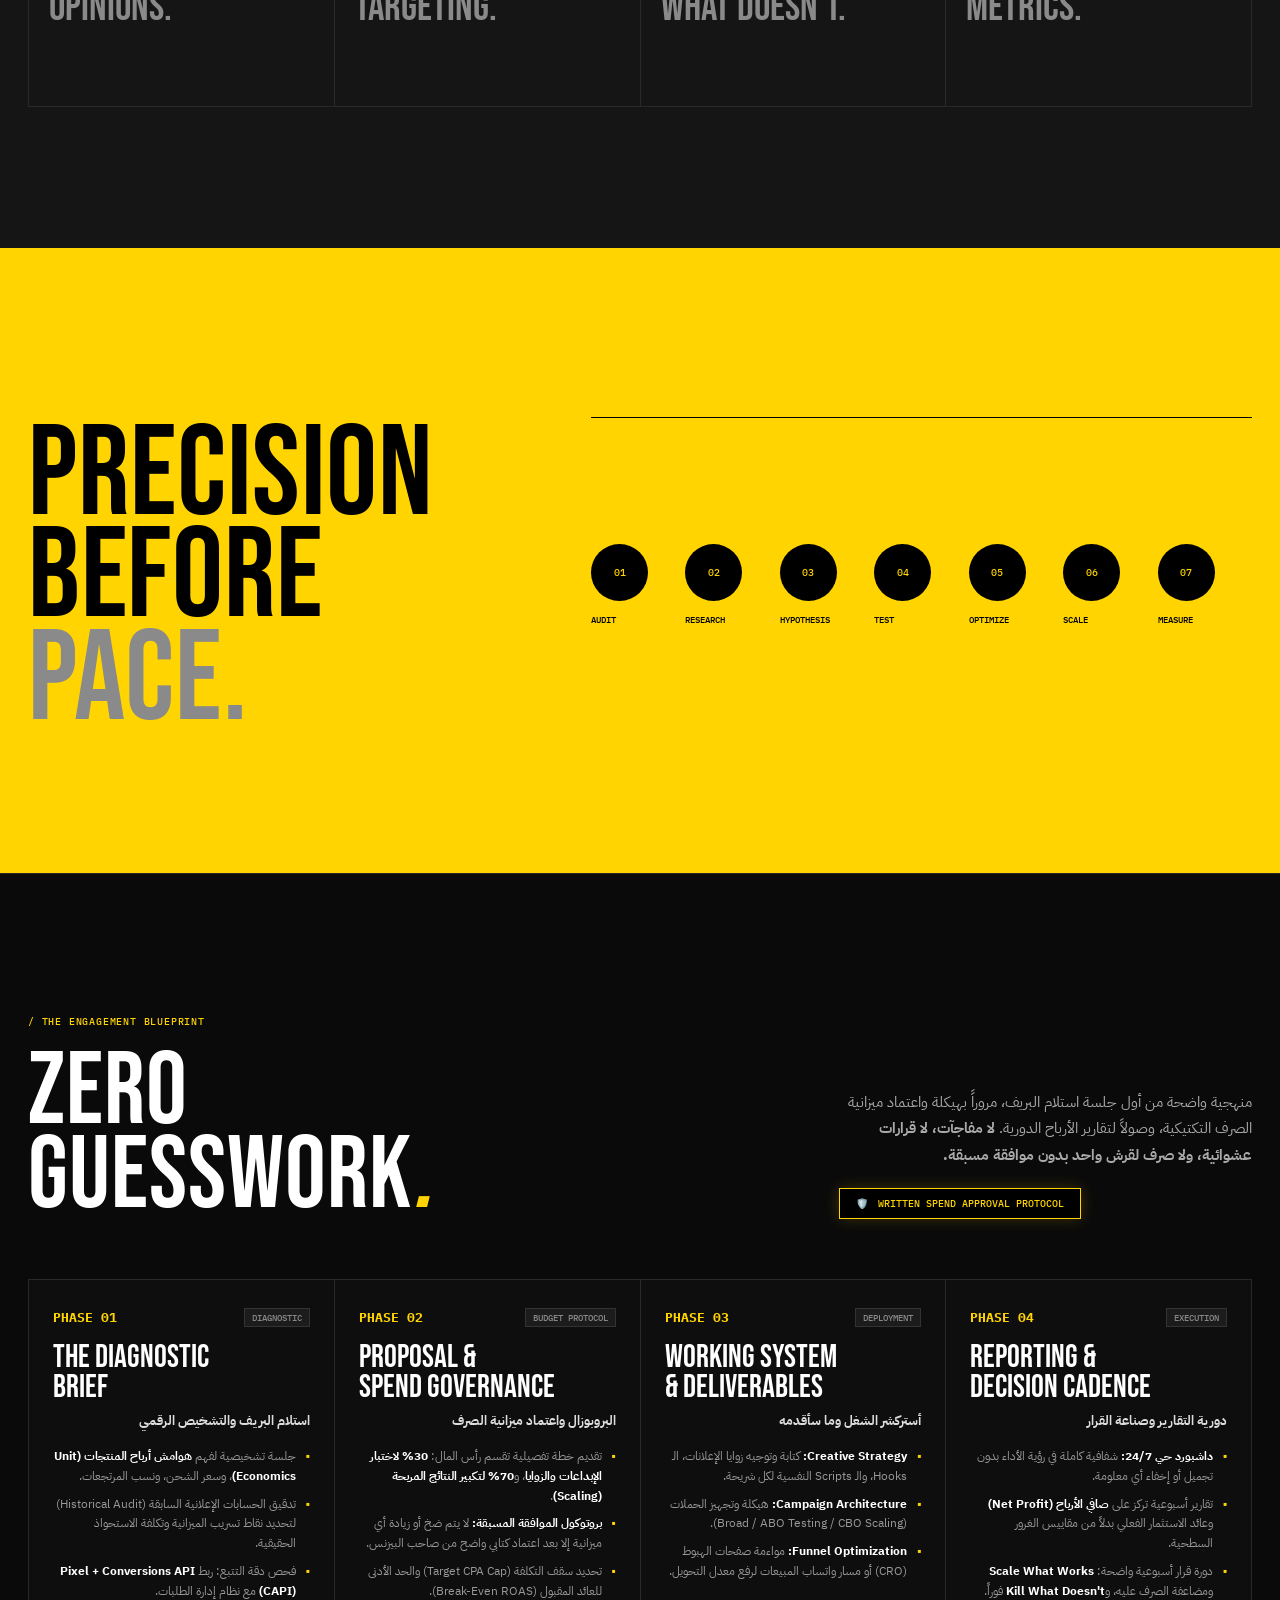
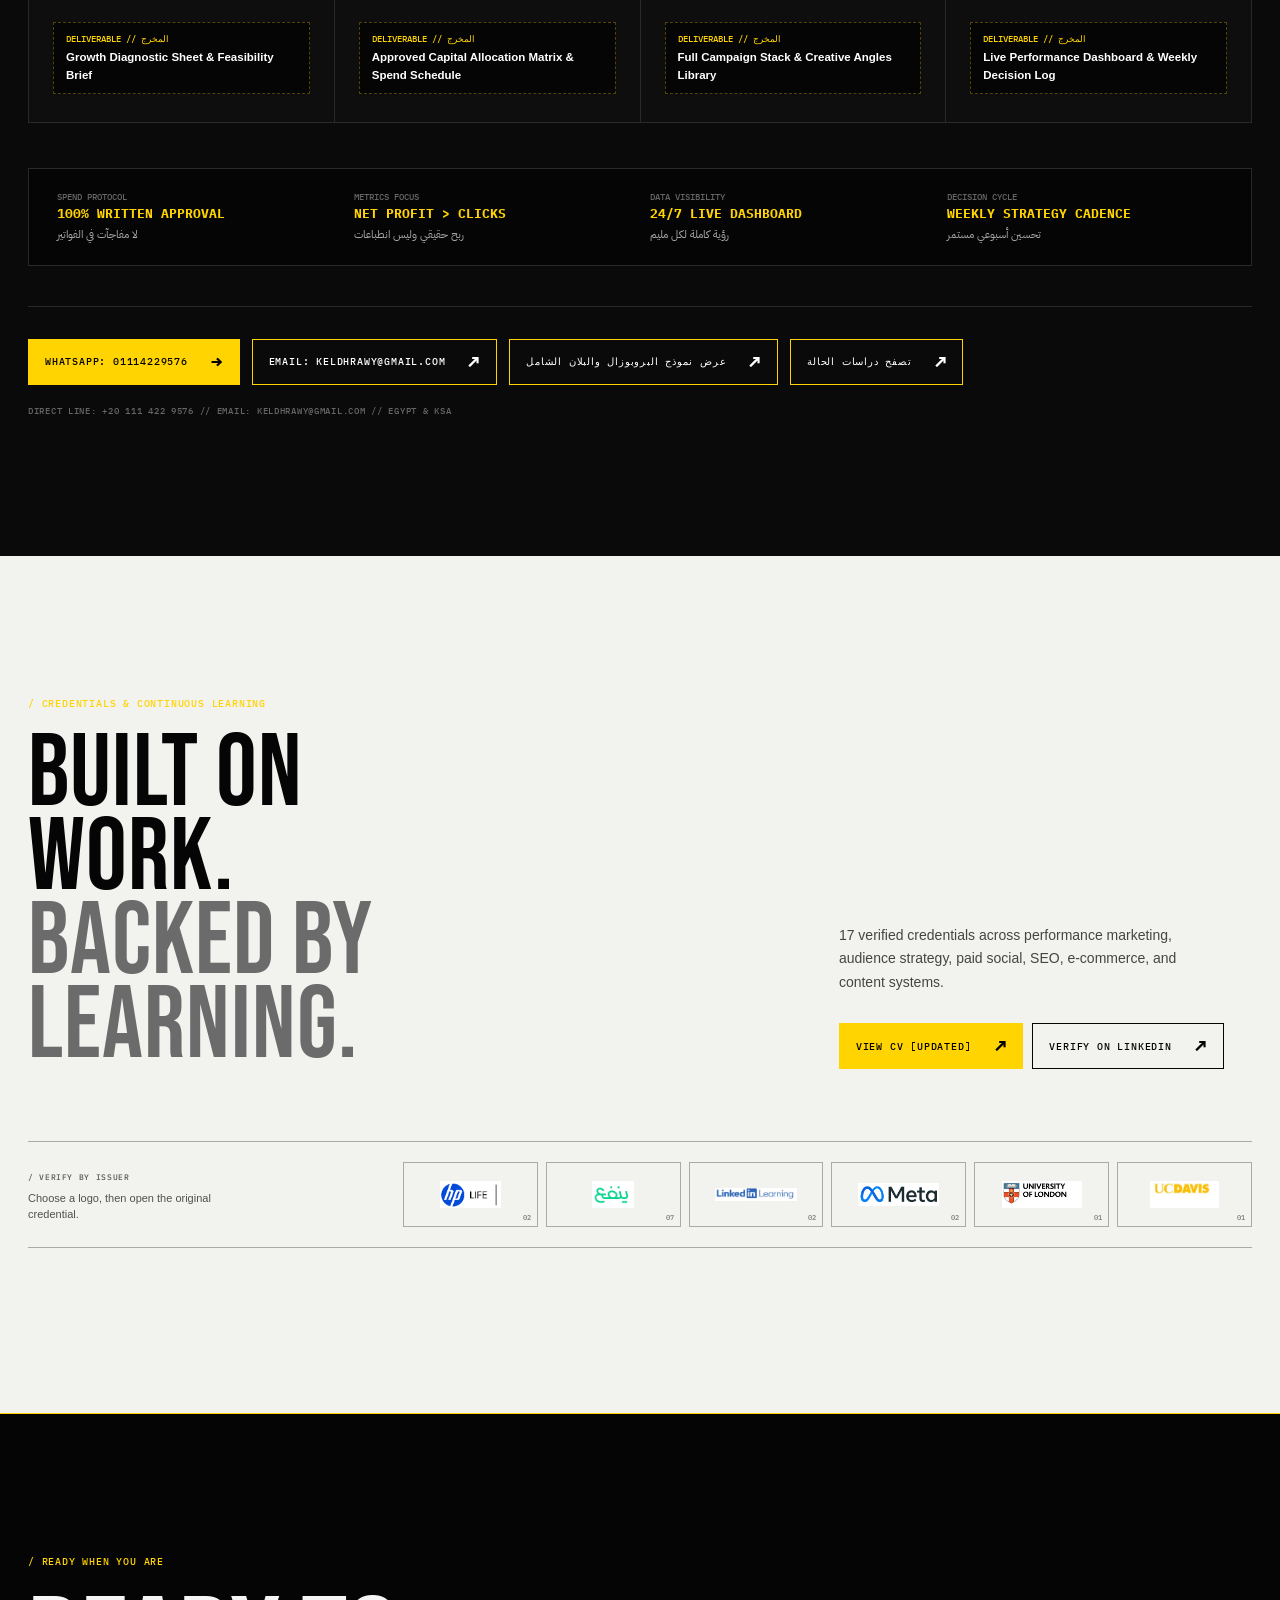
==== commit 8c5ea4b1: "Add files via upload" ====
--- a/index.html
+++ b/index.html
@@ -342,7 +342,7 @@
     <!-- TOP BAR ACTIONS: CV & LINKEDIN PROFILE PILLS -->
     <div class="header-actions">
       <div class="nav-social-pills">
-        <a class="nav-pill cv-pill" href="assets/docs/Khalid-Eldhrawy-CV.pdf" target="_blank" download="Khalid-Eldhrawy-CV.pdf" title="Download Updated CV">
+        <a class="nav-pill cv-pill" href="cv.pdf" target="_blank" title="View Updated CV">
           <span class="pill-dot"></span>
           <span>CV [UPDATED] 📄</span>
         </a>
@@ -367,7 +367,7 @@
       <a href="#credentials">Credentials</a>
       <a href="#contact">Contact</a>
       <div style="display:flex;gap:10px;margin-top:24px;flex-wrap:wrap;">
-        <a class="button yellow" href="assets/docs/Khalid-Eldhrawy-CV.pdf" target="_blank" download="Khalid-Eldhrawy-CV.pdf" style="flex:1;justify-content:center;">CV [UPDATED] 📄</a>
+        <a class="button yellow" href="cv.pdf" target="_blank" style="flex:1;justify-content:center;">CV [UPDATED] 📄</a>
         <a class="button ghost" href="https://www.linkedin.com/in/khalid-eldhrawy/" target="_blank" rel="noopener" style="flex:1;justify-content:center;">LinkedIn ↗</a>
       </div>
     </nav>
@@ -537,7 +537,7 @@
         <div>
           <p>17 verified credentials across performance marketing, audience strategy, paid social, SEO, e-commerce, and content systems.</p>
           <div class="credential-actions">
-            <a class="button yellow" href="assets/docs/Khalid-Eldhrawy-CV.pdf" target="_blank" download="Khalid-Eldhrawy-CV.pdf">Download CV [UPDATED] <b>↓</b></a>
+            <a class="button yellow" href="cv.pdf" target="_blank">View CV [UPDATED] <b>↗</b></a>
             <a class="button ghost" href="https://www.linkedin.com/in/khalid-eldhrawy/" target="_blank" rel="noopener">Verify on LinkedIn <b>↗</b></a>
           </div>
         </div>
@@ -576,7 +576,7 @@
         <a href="mailto:keldhrawy@gmail.com">keldhrawy@gmail.com</a>
         <a href="https://wa.me/201114229576" target="_blank" rel="noopener">+20 111 422 9576</a>
         <a href="https://www.linkedin.com/in/khalid-eldhrawy/" target="_blank" rel="noopener">LINKEDIN</a>
-        <a href="assets/docs/Khalid-Eldhrawy-CV.pdf" target="_blank" download="Khalid-Eldhrawy-CV.pdf">DOWNLOAD CV</a>
+        <a href="cv.pdf" target="_blank">CV [UPDATED]</a>
         <a href="#work">PORTFOLIO</a>
       </div>
     </section>
